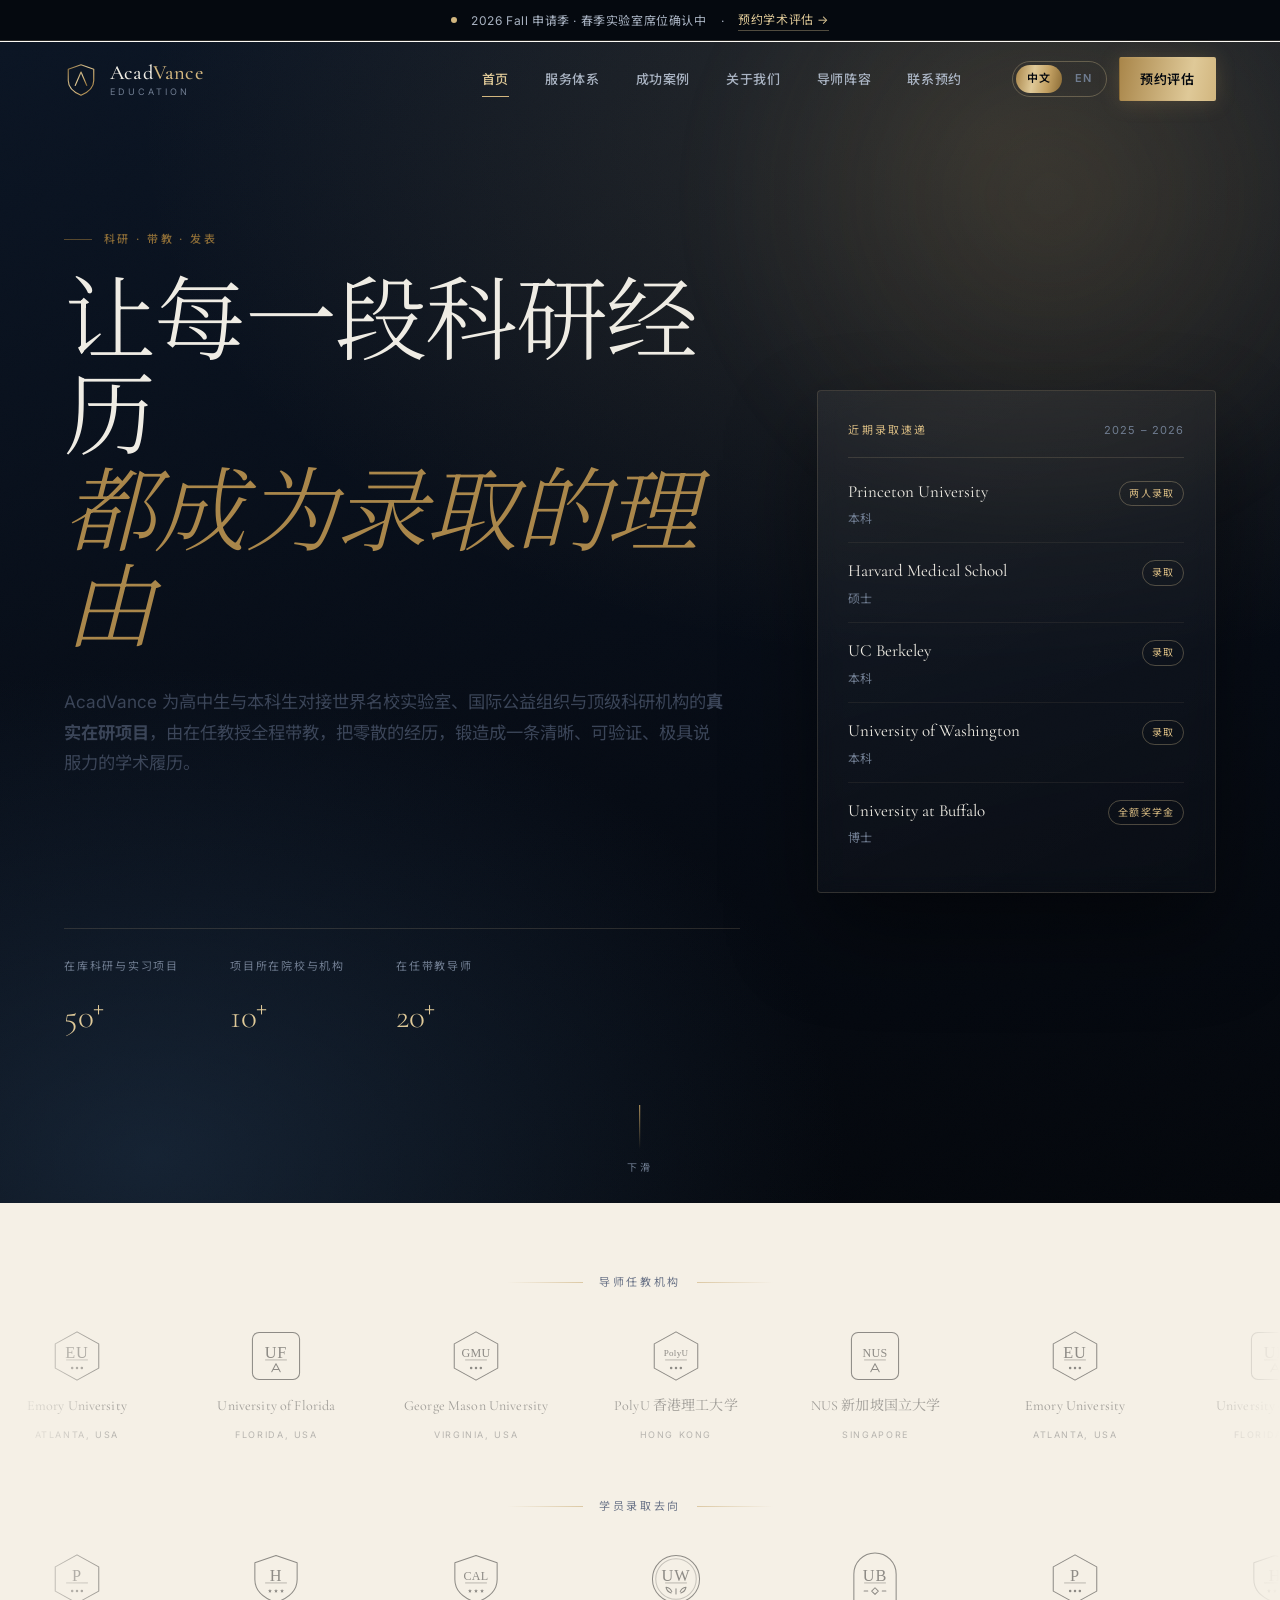
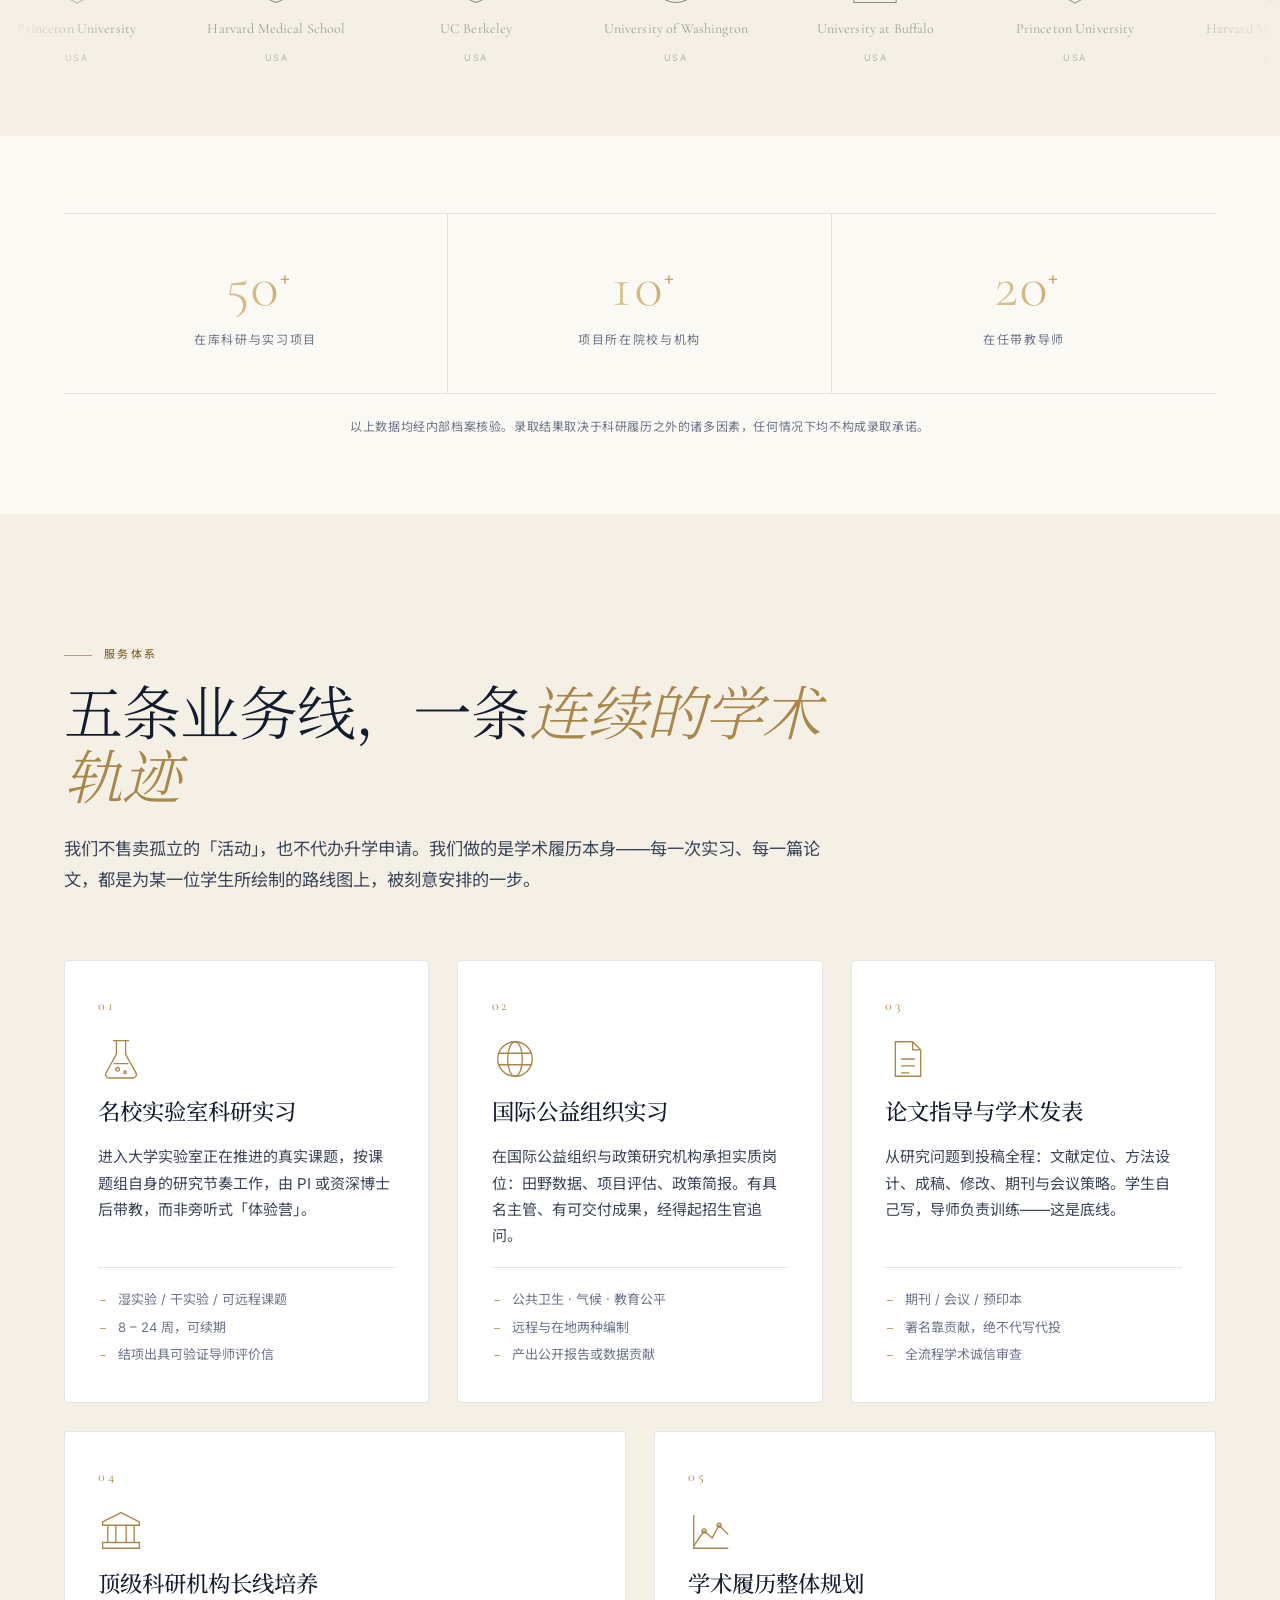
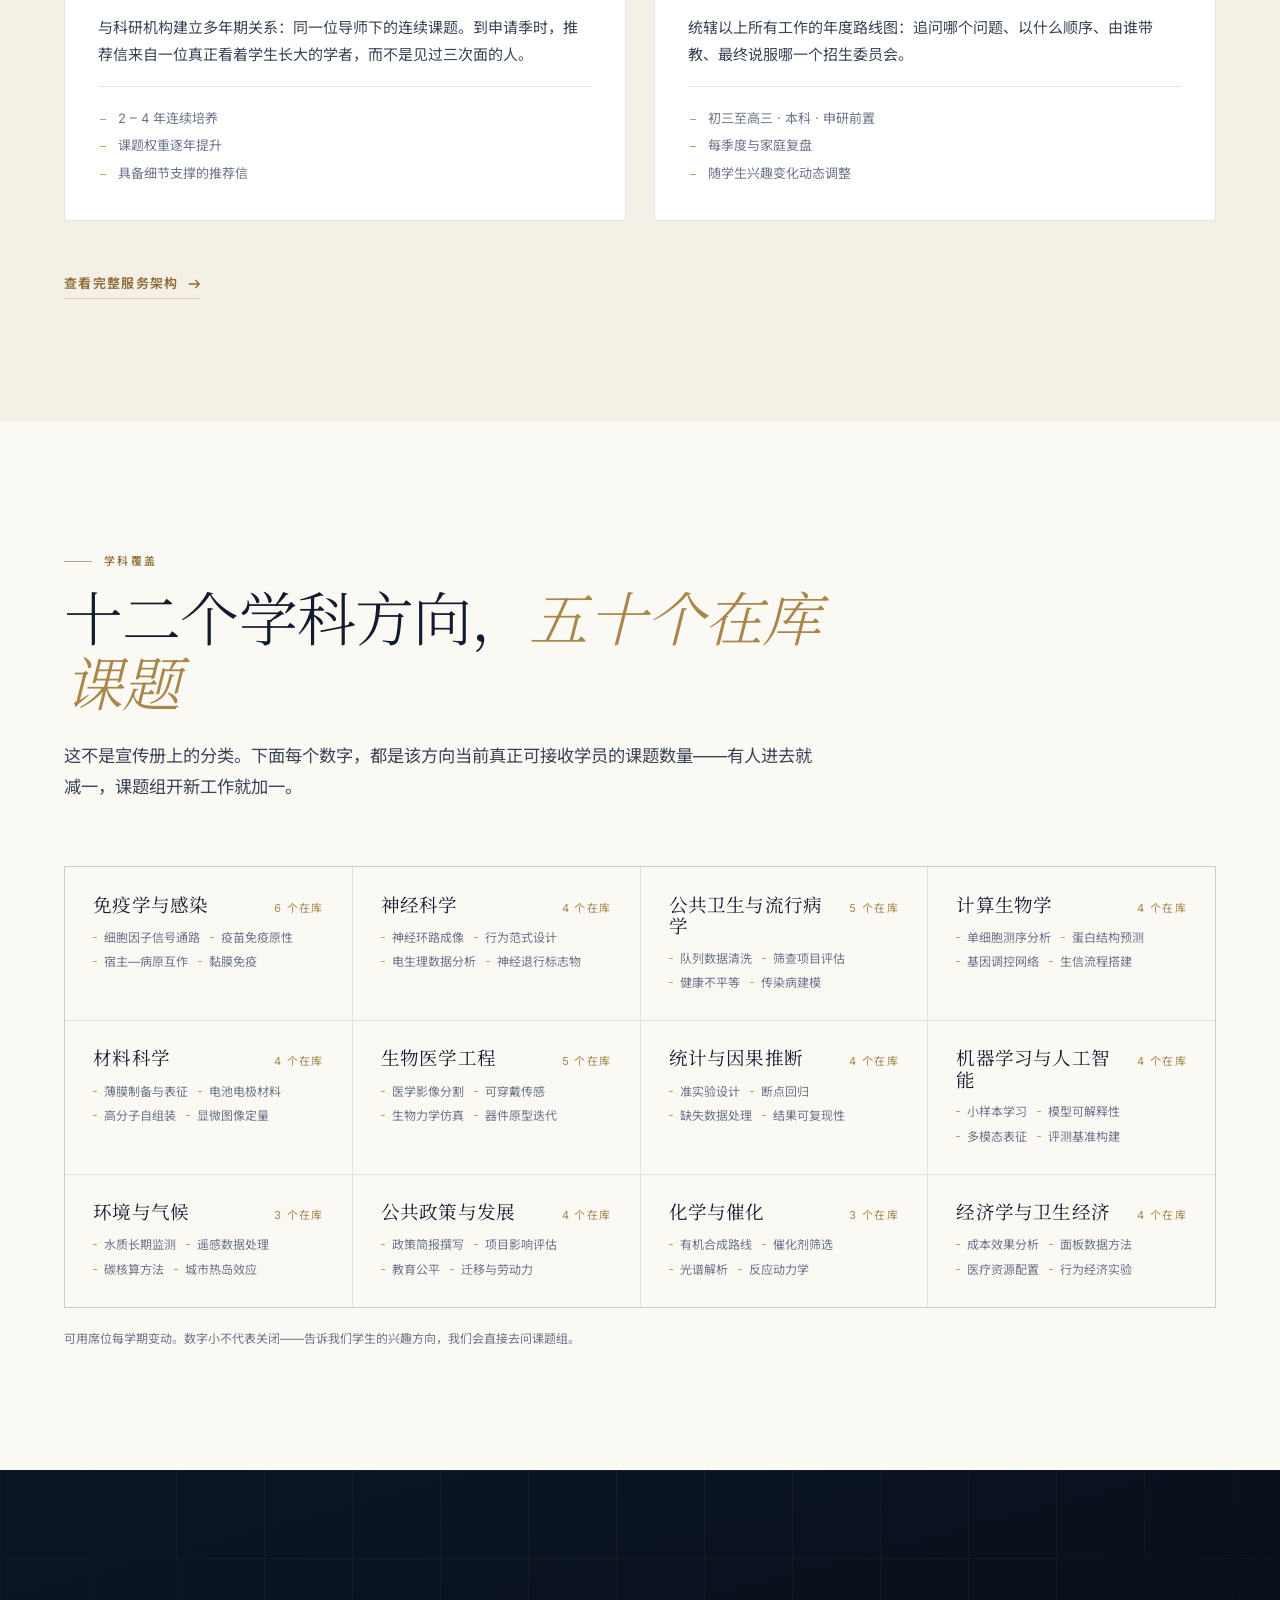
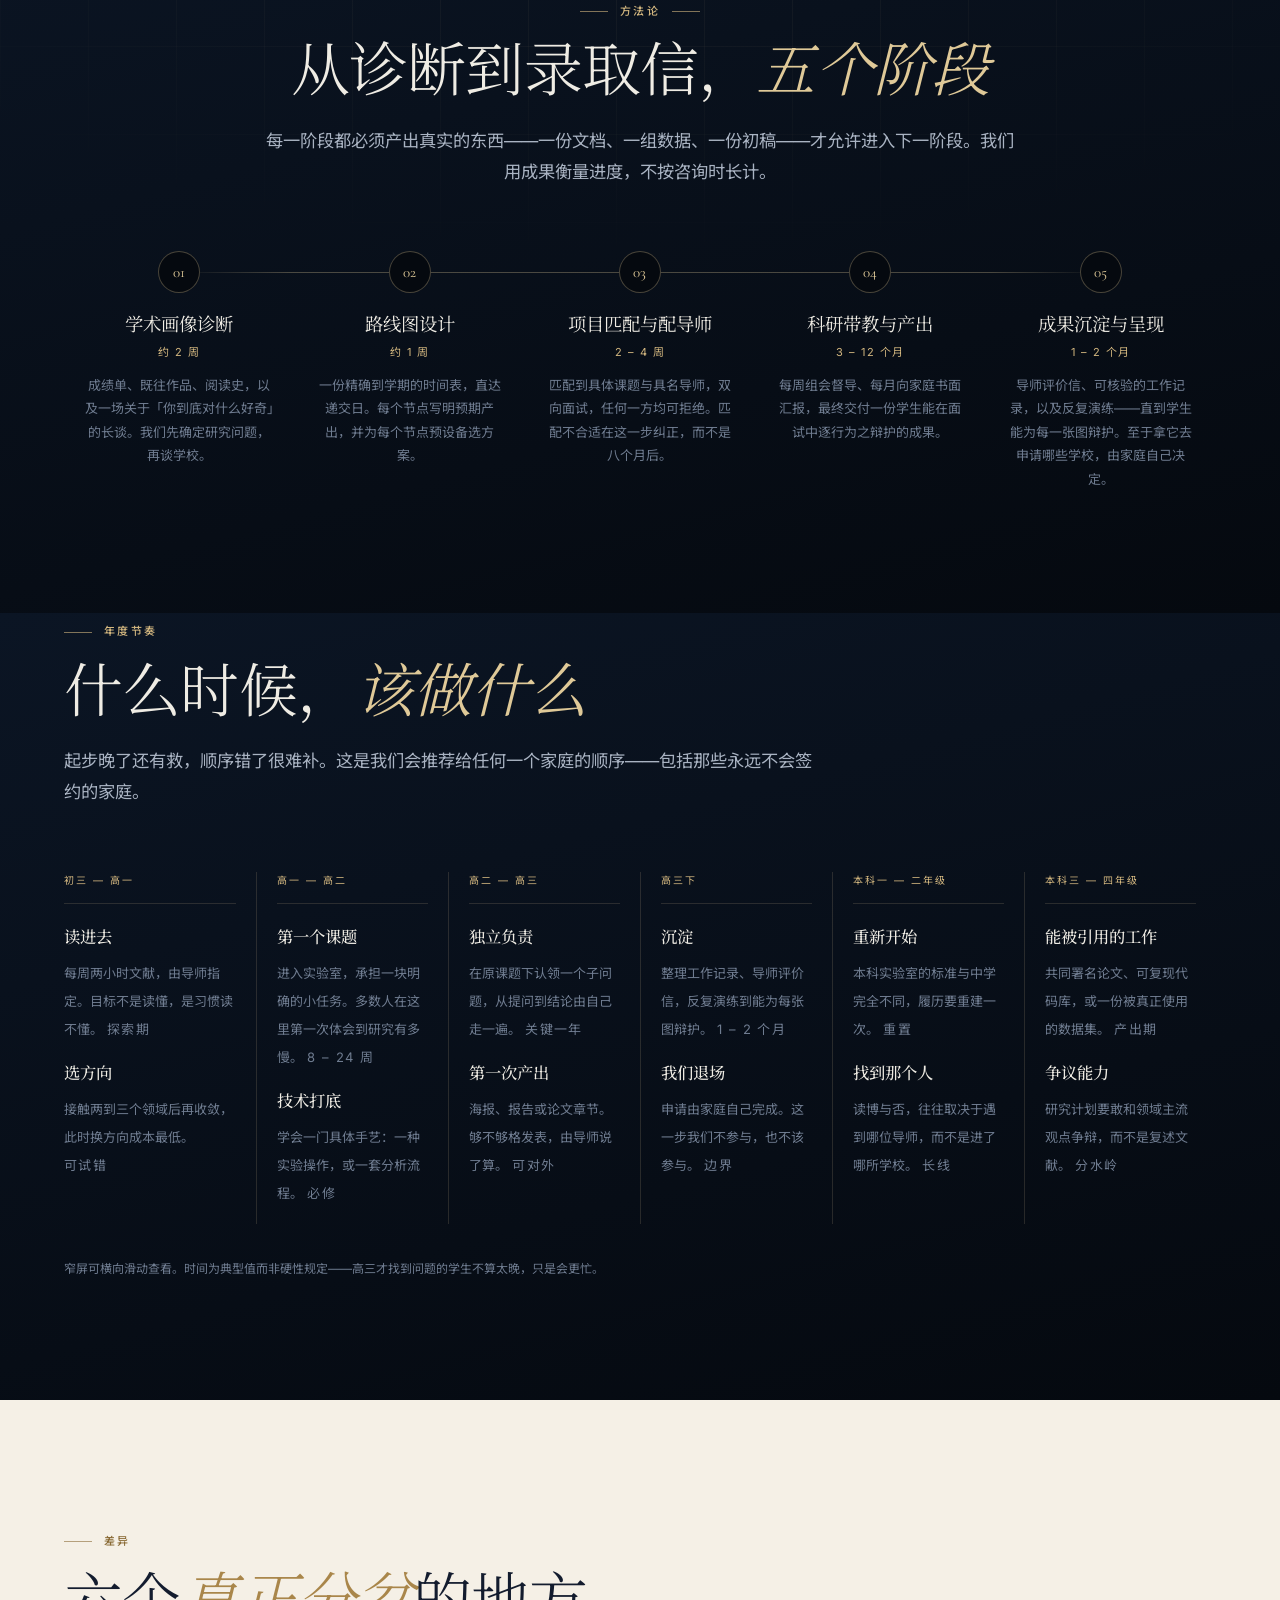
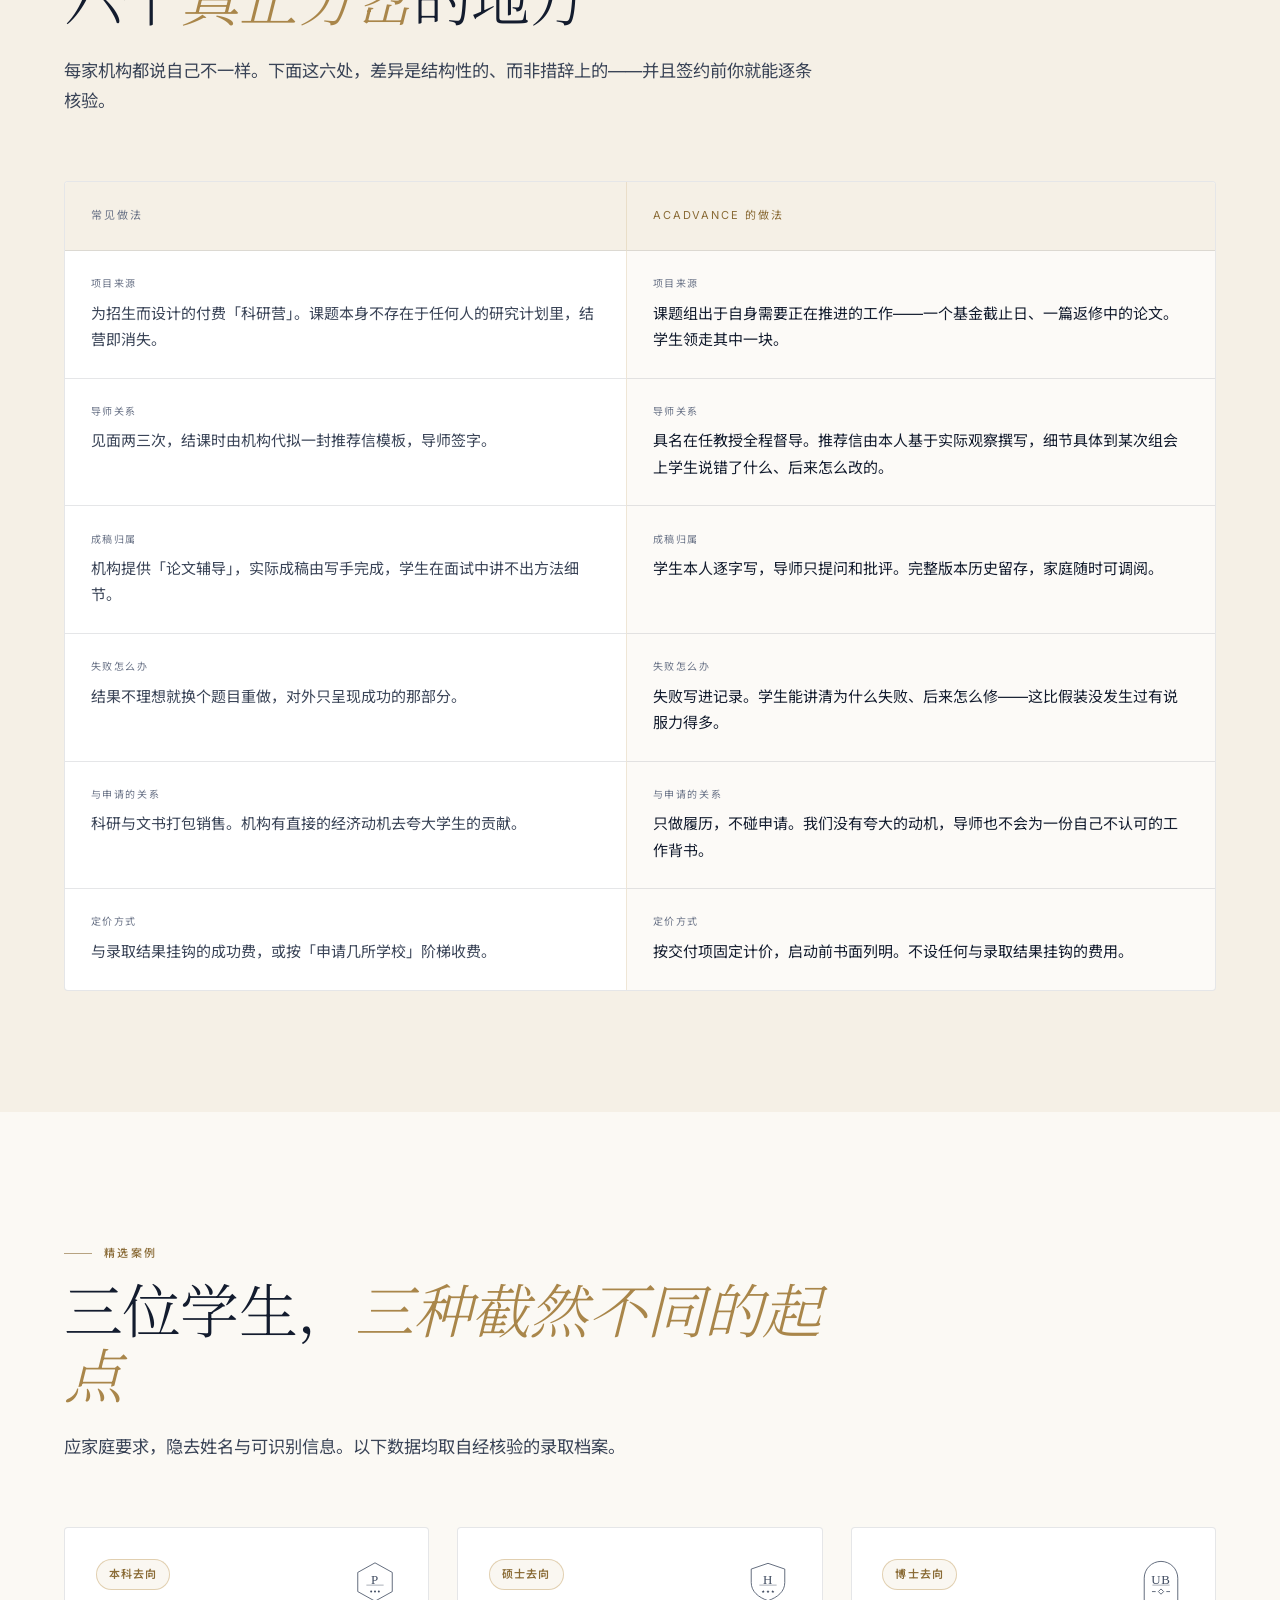
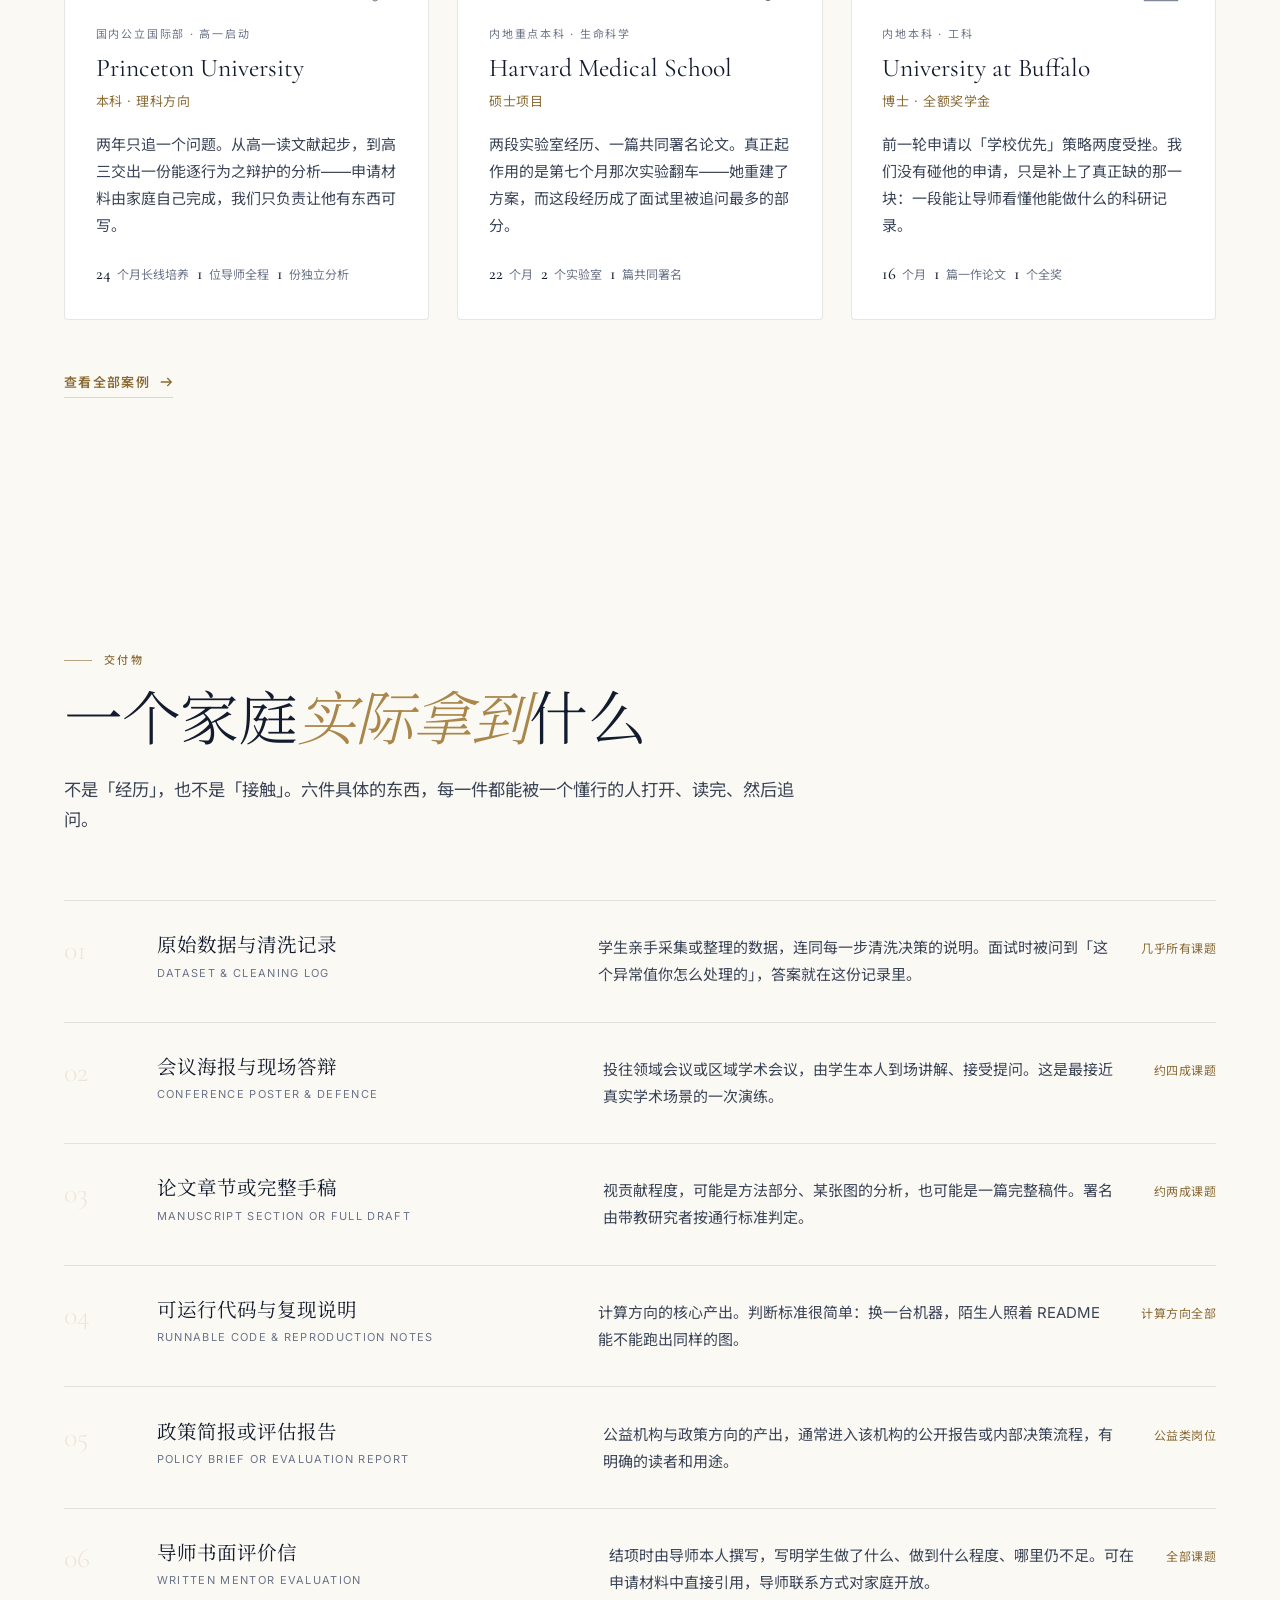
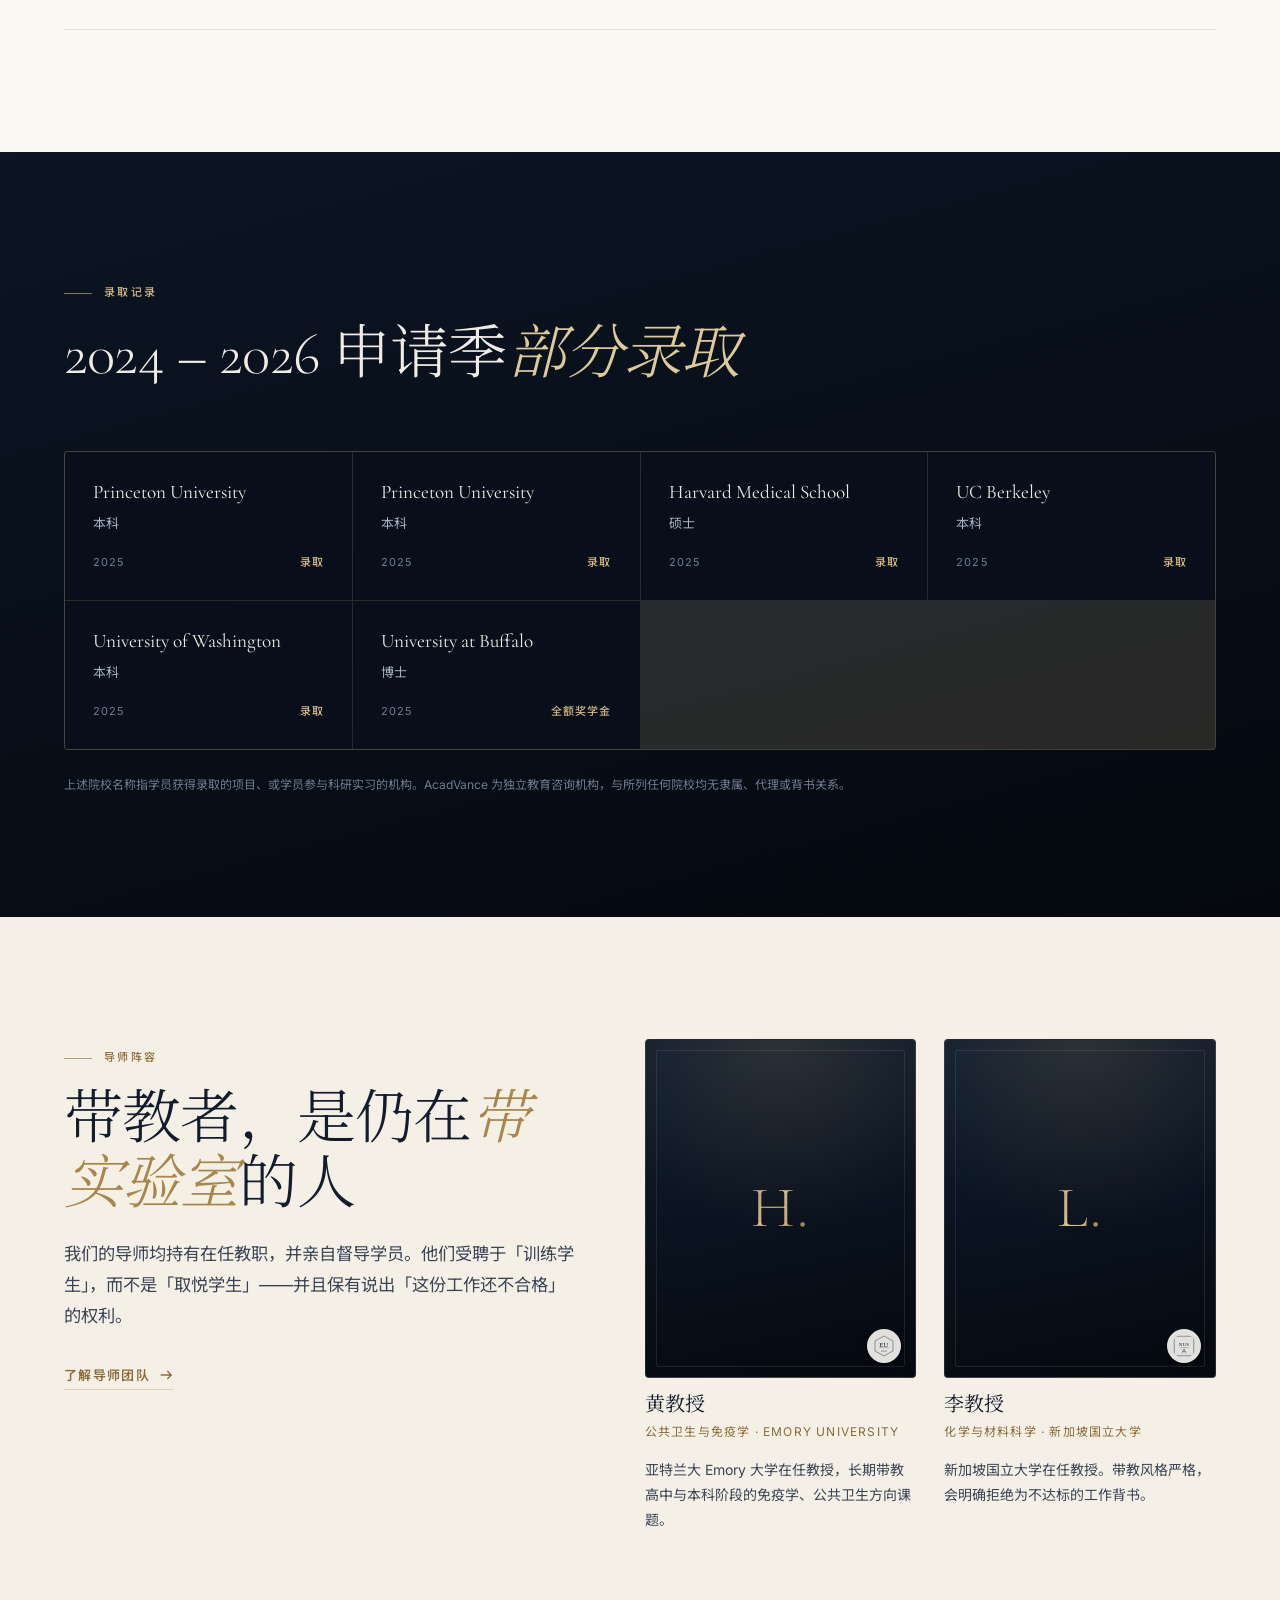
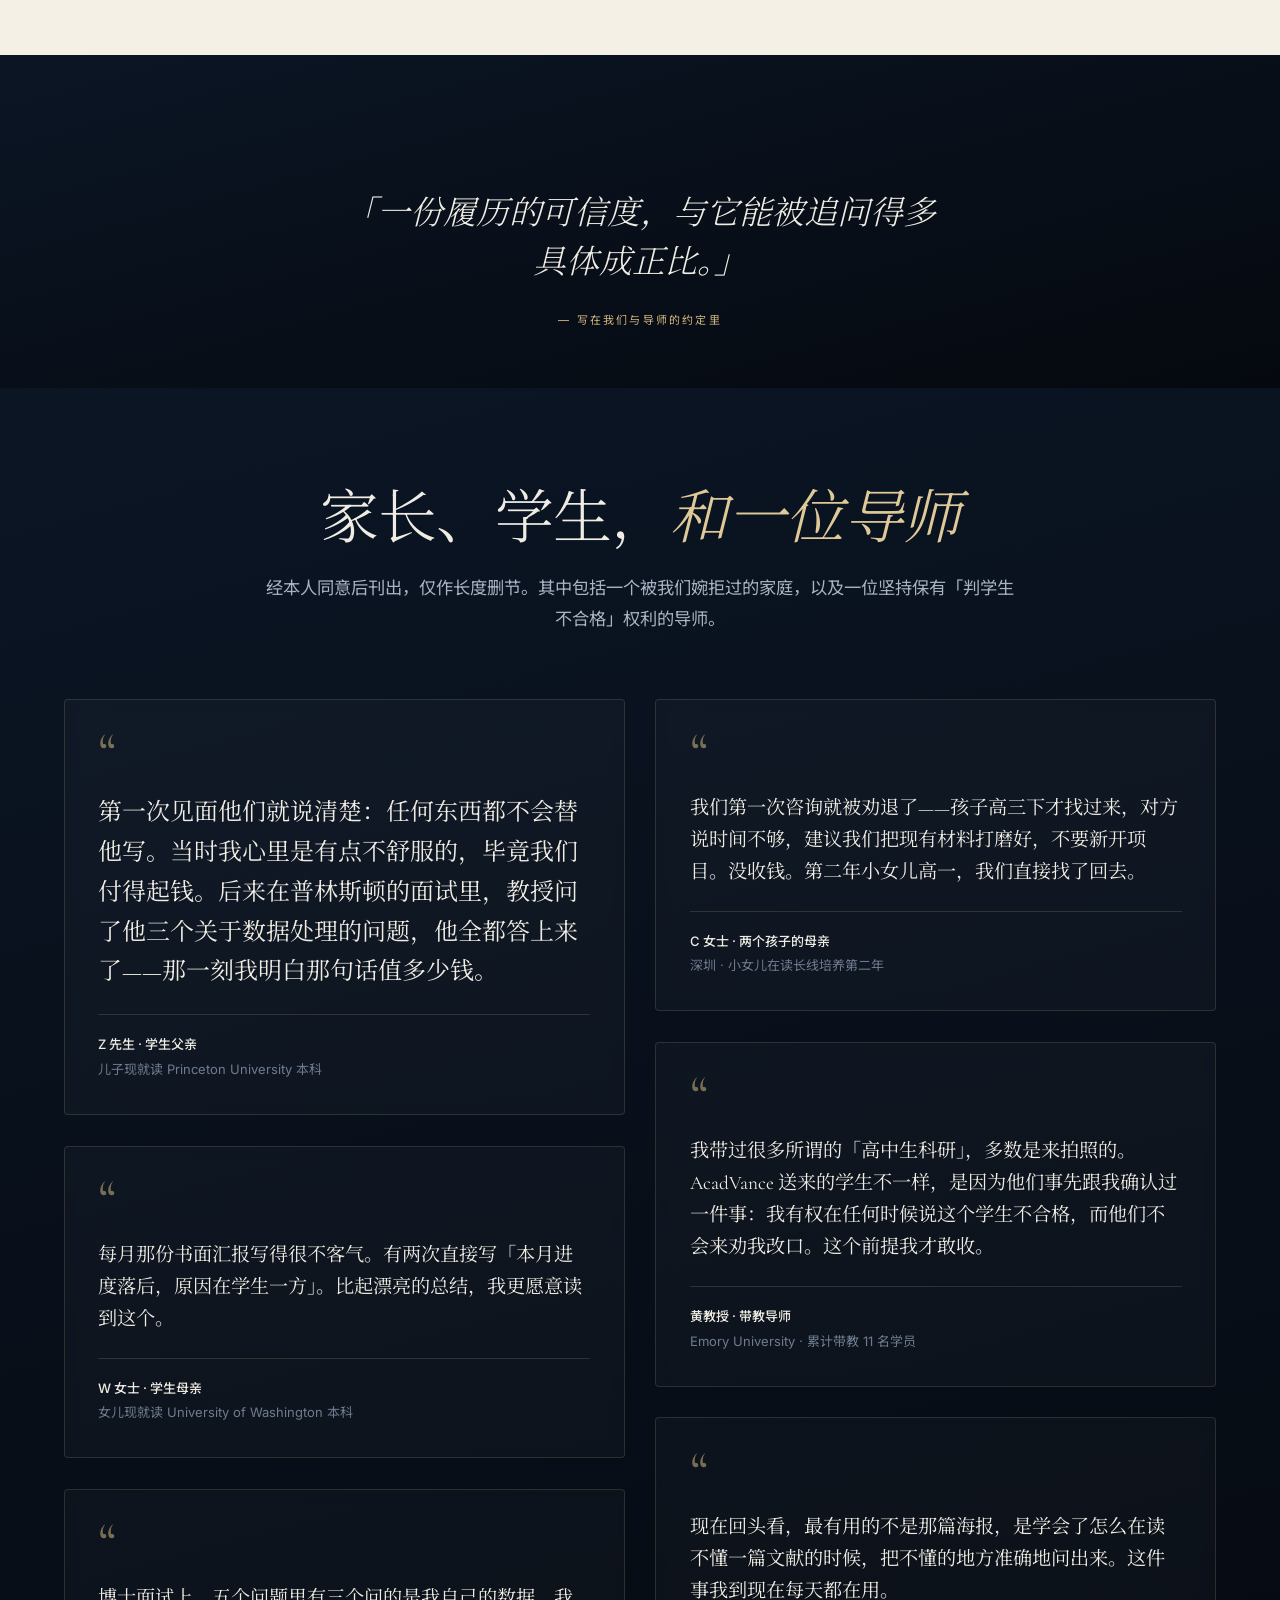
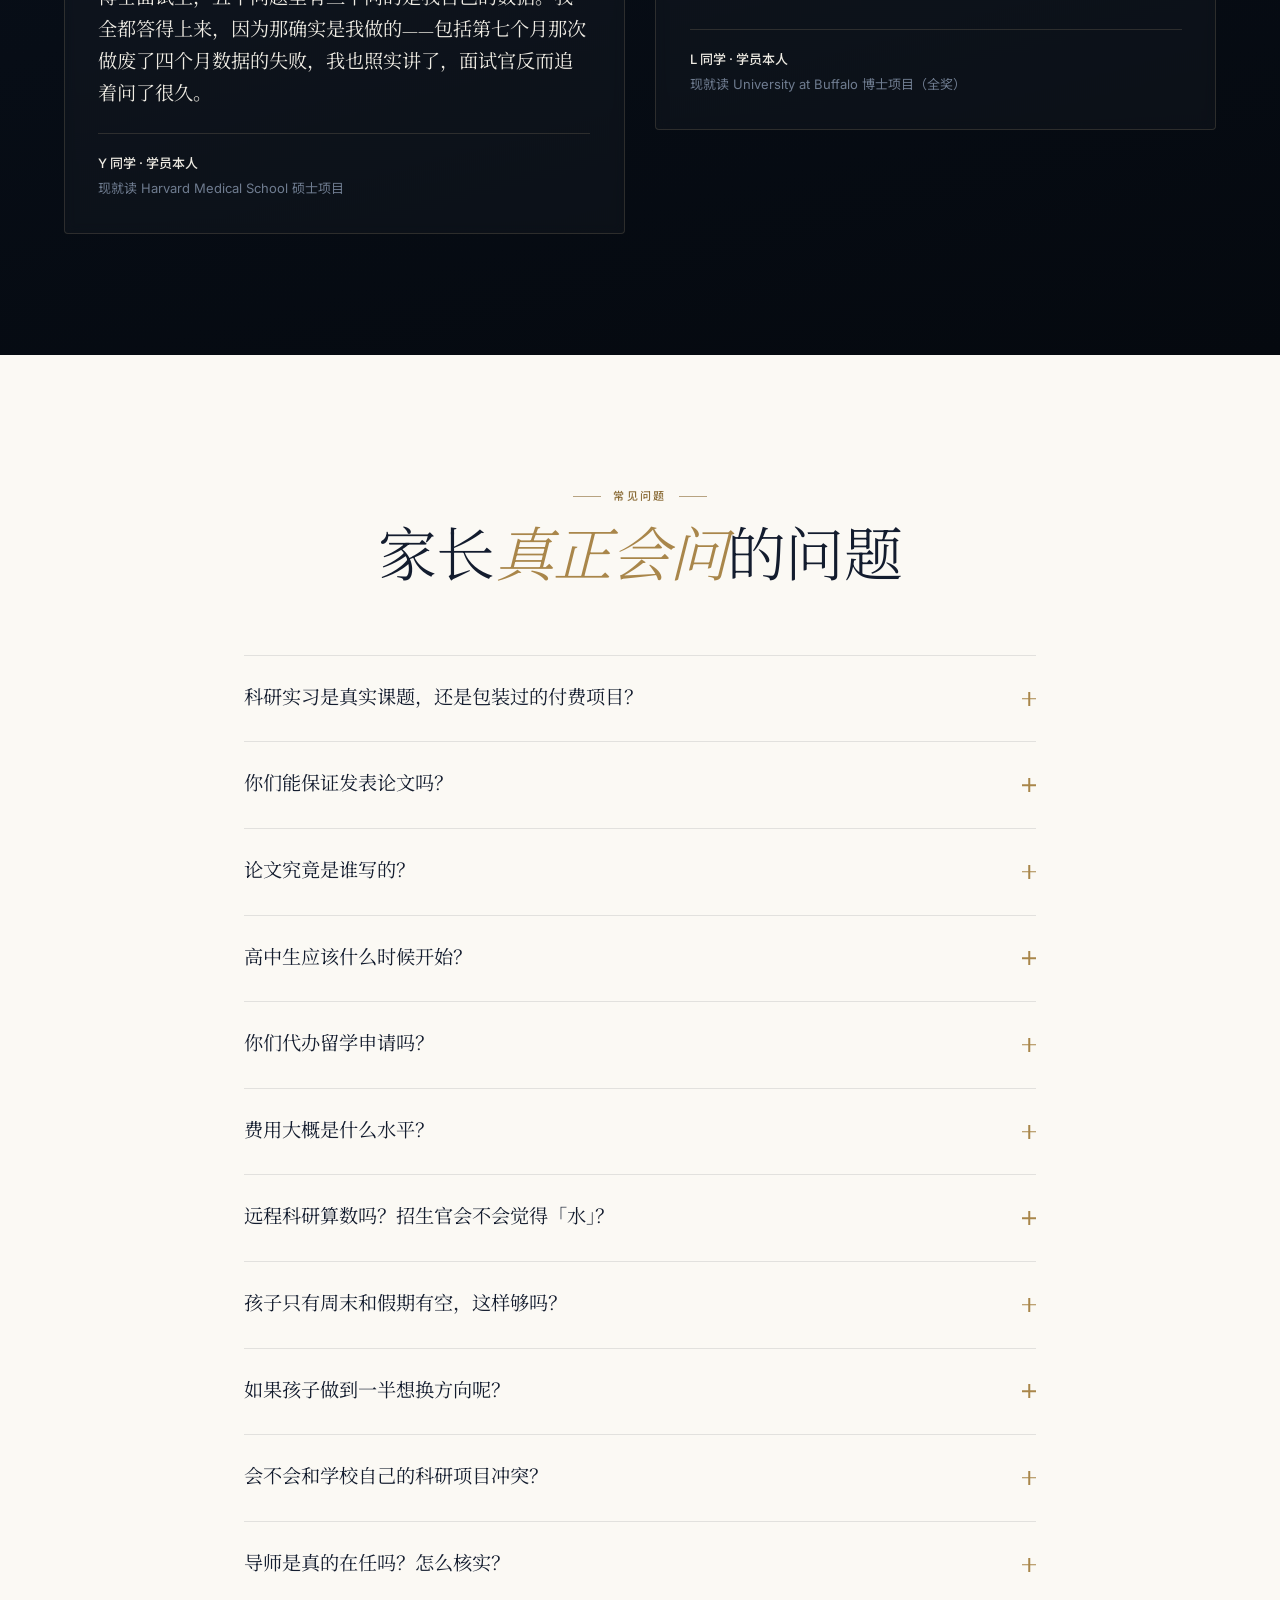
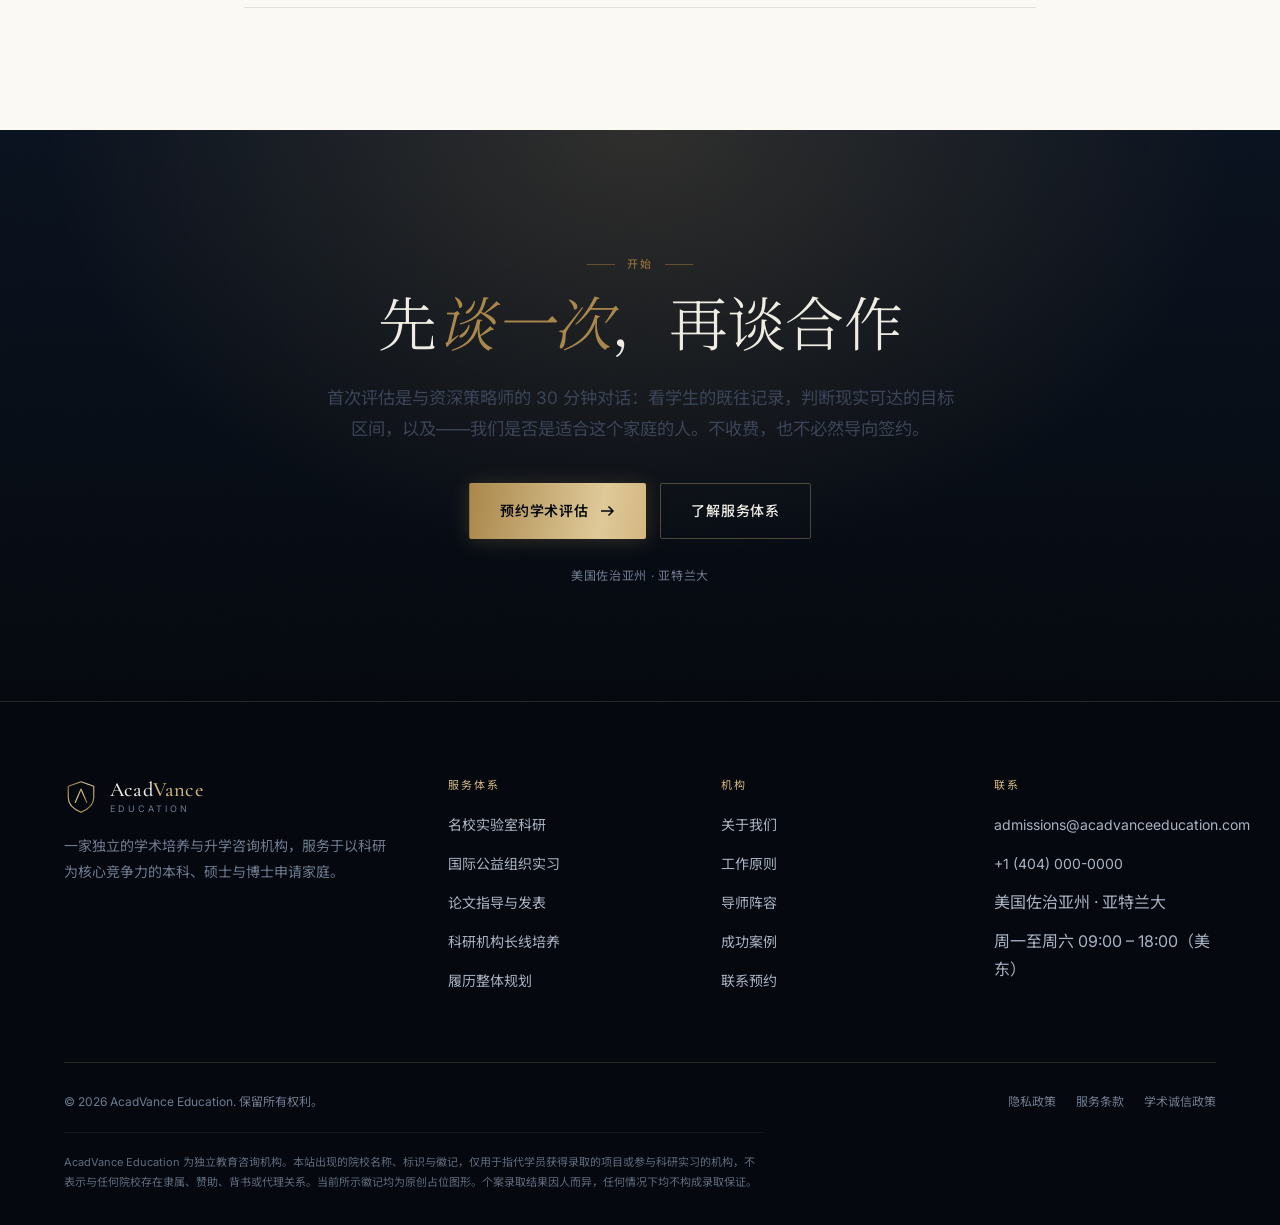
==== index.html @ 59aa1a1b "大幅扩充内容与版式，八类新板块 首页 - 学科覆盖矩阵：12 个方向、50 个在库课题，含各方向子领域 - 六处差异对照表：与常见做法逐条正面比较 - 交付物清单：6 类具体产出，标注覆盖比例 - 年" ====
<!DOCTYPE html>
<html lang="zh-CN">
<head>
<meta charset="utf-8">
<meta name="viewport" content="width=device-width, initial-scale=1">
<title>AcadVance Education · 顶尖学府学术履历与科研背景提升</title>
<meta name="description" content="AcadVance Education 为高中生与本科生对接名校实验室科研实习、国际公益组织实习、学术论文指导与顶级科研机构长线培养，专注学术履历提升，不代办升学申请。"
      data-en-content="AcadVance Education places high-school and undergraduate students into research at world-class university laboratories, international non-profits and leading institutes. We build the academic record; we do not handle applications.">
<meta name="robots" content="noindex, nofollow"><!-- 上线正式内容后删除此行，并把 robots.txt 改回 Allow -->
<meta name="theme-color" content="#05090F">

<link rel="icon" href="assets/img/favicon.svg" type="image/svg+xml">
<link rel="preconnect" href="https://fonts.googleapis.com">
<link rel="preconnect" href="https://fonts.gstatic.com" crossorigin>
<link href="https://fonts.googleapis.com/css2?family=Cormorant+Garamond:ital,wght@0,300;0,400;0,500;0,600;1,300;1,400&family=Inter:wght@400;500;600&family=Noto+Serif+SC:wght@300;400;500&family=Noto+Sans+SC:wght@300;400;500&display=swap" rel="stylesheet">

<link rel="stylesheet" href="assets/css/base.css">
<link rel="stylesheet" href="assets/css/site.css">
</head>

<body>
<a class="skip-link" href="#main" data-en="Skip to content">跳到主内容</a>
<div class="progress" aria-hidden="true"></div>

<!-- ============================ 公告条 ============================ -->
<div class="announce">
  <div class="announce__inner">
    <span class="announce__dot" aria-hidden="true"></span>
    <span data-en="2026 Fall intake — laboratory placements now confirming.">2026 Fall 申请季 · 春季实验室席位确认中</span>
    <span class="announce__sub">·</span>
    <a class="announce__sub" href="about.html#consult" data-en="Request an assessment">预约学术评估 →</a>
  </div>
</div>

<!-- ============================ 导航 ============================ -->
<header class="nav">
  <div class="nav__inner">
    <a class="brand" href="index.html" aria-label="AcadVance Education">
      <svg class="brand__mark" viewBox="0 0 40 40" fill="none" aria-hidden="true">
        <defs>
          <linearGradient id="bm1" x1="0" y1="0" x2="1" y2="1">
            <stop offset="0%" stop-color="#8A6B36"/><stop offset="42%" stop-color="#DFC998"/>
            <stop offset="72%" stop-color="#C3A163"/><stop offset="100%" stop-color="#8A6B36"/>
          </linearGradient>
        </defs>
        <path d="M20 3.2 35 8.6v13.2c0 8.1-6.4 13.8-15 17.4C11.4 35.6 5 29.9 5 21.8V8.6Z" stroke="url(#bm1)" stroke-width="1.35" stroke-linejoin="round"/>
        <path d="M13.2 27.6 20 11.8l6.8 15.8" stroke="url(#bm1)" stroke-width="1.35" stroke-linecap="round" stroke-linejoin="round"/>
        <path d="M16.1 22.6h7.8" stroke="url(#bm1)" stroke-width="1.35" stroke-linecap="round"/>
      </svg>
      <span class="brand__text">
        <span class="brand__name">Acad<em>Vance</em></span>
        <span class="brand__sub">Education</span>
      </span>
    </a>

    <nav class="nav__menu" id="nav-menu" aria-label="主导航" data-en-aria-label="Main navigation">
      <a class="nav__link" href="index.html" data-en="Home">首页</a>
      <a class="nav__link" href="services.html" data-en="Services">服务体系</a>
      <a class="nav__link" href="cases.html" data-en="Outcomes">成功案例</a>
      <a class="nav__link" href="about.html" data-en="About">关于我们</a>
      <a class="nav__link" href="about.html#mentors" data-en="Mentors">导师阵容</a>
      <a class="nav__link" href="about.html#consult" data-en="Contact">联系预约</a>
    </nav>

    <div class="nav__actions">
      <div class="lang" role="group" aria-label="语言切换" data-en-aria-label="Language">
        <button class="lang__btn is-active" type="button" data-lang-btn="zh" aria-pressed="true">中文</button>
        <button class="lang__btn" type="button" data-lang-btn="en" aria-pressed="false">EN</button>
      </div>
      <a class="btn btn--gold btn--sm" href="about.html#consult" data-en="Book an Assessment">预约评估</a>
      <button class="nav__burger" type="button" aria-label="打开菜单" data-en-aria-label="Open menu"
              aria-expanded="false" aria-controls="nav-menu"><span></span></button>
    </div>
  </div>
</header>

<main id="main">

<!-- ============================ Hero ============================ -->
<section class="hero hero--flush texture-noise">
  <div class="hero__bg" aria-hidden="true"></div>
  <div class="hero__glow" aria-hidden="true"></div>

  <div class="container hero__inner">
    <div>
      <span class="eyebrow" data-reveal data-en="Research · Mentorship · Publication">科研 · 带教 · 发表</span>

      <h1 class="display-1 hero__title" data-reveal>
        <span class="line" data-en="Every research experience,">让每一段科研经历</span>
        <span class="line"><span class="accent-italic" data-en="a reason to admit you.">都成为录取的理由</span></span>
      </h1>

      <p class="lede hero__lede" data-reveal
         data-en="AcadVance places high-school and undergraduate students into genuine projects at world-class university laboratories, international non-profit organisations and leading research institutes — supervised throughout by tenured faculty, then shaped into one coherent, verifiable and genuinely persuasive academic record.">
        AcadVance 为高中生与本科生对接世界名校实验室、国际公益组织与顶级科研机构的<strong>真实在研项目</strong>，由在任教授全程带教，把零散的经历，锻造成一条清晰、可验证、极具说服力的学术履历。
      </p>

      <div class="cluster hero__cta" data-reveal>
        <a class="btn btn--gold" href="about.html#consult">
          <span data-en="Request a Private Assessment">预约一对一学术评估</span>
          <svg class="btn__arrow" viewBox="0 0 16 16" fill="none" stroke="currentColor" stroke-width="1.5" aria-hidden="true"><path d="M2 8h12M9.5 3.5 14 8l-4.5 4.5"/></svg>
        </a>
        <a class="btn btn--ghost-dark" href="cases.html" data-en="View Student Outcomes">查看学员去向</a>
      </div>

      <dl class="hero__trust" data-reveal>
        <div>
          <dt data-en="Live research &amp; internship projects">在库科研与实习项目</dt>
          <dd>50<sup>+</sup></dd>
        </div>
        <div>
          <dt data-en="Host universities &amp; institutes">项目所在院校与机构</dt>
          <dd>10<sup>+</sup></dd>
        </div>
        <div>
          <dt data-en="Faculty &amp; research mentors">在任带教导师</dt>
          <dd>20<sup>+</sup></dd>
        </div>
      </dl>
    </div>

    <aside class="hero__aside" data-reveal>
      <div class="hero__aside-head">
        <span class="hero__aside-title" data-en="Recent Offers">近期录取速递</span>
        <span class="hero__aside-year">2025 – 2026</span>
      </div>
      <ul class="offer-list">
        <li>
          <div>
            <span class="o-school">Princeton University</span>
            <span class="o-prog" data-en="Undergraduate">本科</span>
          </div>
          <span class="o-tag" data-en="2 admitted">两人录取</span>
        </li>
        <li>
          <div>
            <span class="o-school">Harvard Medical School</span>
            <span class="o-prog" data-en="Master's">硕士</span>
          </div>
          <span class="o-tag" data-en="Admitted">录取</span>
        </li>
        <li>
          <div>
            <span class="o-school">UC Berkeley</span>
            <span class="o-prog" data-en="Undergraduate">本科</span>
          </div>
          <span class="o-tag" data-en="Admitted">录取</span>
        </li>
        <li>
          <div>
            <span class="o-school">University of Washington</span>
            <span class="o-prog" data-en="Undergraduate">本科</span>
          </div>
          <span class="o-tag" data-en="Admitted">录取</span>
        </li>
        <li>
          <div>
            <span class="o-school">University at Buffalo</span>
            <span class="o-prog" data-en="Doctoral">博士</span>
          </div>
          <span class="o-tag" data-en="Full Funding">全额奖学金</span>
        </li>
      </ul>
    </aside>
  </div>

  <div class="scroll-hint" aria-hidden="true">
    <span class="scroll-hint__line"></span>
    <span data-en="Scroll">下滑</span>
  </div>
</section>

<!-- ============================ 徽记墙 ============================ -->
<section class="crest-wall">

  <p class="crest-wall__head" data-en="Where our mentors teach">导师任教机构</p>
  <div class="marquee">
    <div class="marquee__track">
      <a class="crest" href="cases.html"><img src="assets/img/logos/emory.svg" alt="Emory University" width="58" height="58" loading="lazy"><span class="crest__name">Emory University</span><span class="crest__region">Atlanta, USA</span></a>
      <a class="crest" href="cases.html"><img src="assets/img/logos/florida.svg" alt="University of Florida" width="58" height="58" loading="lazy"><span class="crest__name">University of Florida</span><span class="crest__region">Florida, USA</span></a>
      <a class="crest" href="cases.html"><img src="assets/img/logos/george-mason.svg" alt="George Mason University" width="58" height="58" loading="lazy"><span class="crest__name">George Mason University</span><span class="crest__region">Virginia, USA</span></a>
      <a class="crest" href="cases.html"><img src="assets/img/logos/polyu.svg" alt="The Hong Kong Polytechnic University" width="58" height="58" loading="lazy"><span class="crest__name">PolyU 香港理工大学</span><span class="crest__region">Hong Kong</span></a>
      <a class="crest" href="cases.html"><img src="assets/img/logos/nus.svg" alt="National University of Singapore" width="58" height="58" loading="lazy"><span class="crest__name">NUS 新加坡国立大学</span><span class="crest__region">Singapore</span></a>
    </div>
  </div>

  <p class="crest-wall__head crest-wall__head--mid" data-en="Where our students went">学员录取去向</p>
  <div class="marquee marquee--reverse">
    <div class="marquee__track">
      <a class="crest" href="cases.html"><img src="assets/img/logos/princeton.svg" alt="Princeton University" width="58" height="58" loading="lazy"><span class="crest__name">Princeton University</span><span class="crest__region">USA</span></a>
      <a class="crest" href="cases.html"><img src="assets/img/logos/harvard.svg" alt="Harvard Medical School" width="58" height="58" loading="lazy"><span class="crest__name">Harvard Medical School</span><span class="crest__region">USA</span></a>
      <a class="crest" href="cases.html"><img src="assets/img/logos/berkeley.svg" alt="UC Berkeley" width="58" height="58" loading="lazy"><span class="crest__name">UC Berkeley</span><span class="crest__region">USA</span></a>
      <a class="crest" href="cases.html"><img src="assets/img/logos/washington.svg" alt="University of Washington" width="58" height="58" loading="lazy"><span class="crest__name">University of Washington</span><span class="crest__region">USA</span></a>
      <a class="crest" href="cases.html"><img src="assets/img/logos/buffalo.svg" alt="University at Buffalo" width="58" height="58" loading="lazy"><span class="crest__name">University at Buffalo</span><span class="crest__region">USA</span></a>
    </div>
  </div>

</section>

<!-- ============================ 数据 ============================ -->
<section class="section section--tight">
  <div class="container">
    <div class="stats stats--3" data-reveal>
      <div class="stat">
        <div class="stat__num"><span data-count="50">50</span><sup>+</sup></div>
        <div class="stat__label" data-en="Active research placements">在库科研与实习项目</div>
      </div>
      <div class="stat">
        <div class="stat__num"><span data-count="10">10</span><sup>+</sup></div>
        <div class="stat__label" data-en="Host universities &amp; institutes">项目所在院校与机构</div>
      </div>
      <div class="stat">
        <div class="stat__num"><span data-count="20">20</span><sup>+</sup></div>
        <div class="stat__label" data-en="Faculty &amp; research mentors">在任带教导师</div>
      </div>
    </div>
    <p class="muted text-center" style="margin-top:22px;font-size:.75rem;letter-spacing:.05em;"
       data-en="Figures reflect internally verified records. Admissions outcomes depend on many factors beyond a research portfolio; no outcome is guaranteed.">
      以上数据均经内部档案核验。录取结果取决于科研履历之外的诸多因素，任何情况下均不构成录取承诺。
    </p>
  </div>
</section>

<!-- ============================ 服务体系 ============================ -->
<section class="section on-paper-2" id="services">
  <div class="container">
    <div class="section-head">
      <span class="eyebrow" data-reveal data-en="What We Do">服务体系</span>
      <h2 class="display-2" data-reveal
          data-en="Five disciplines, <span class=&quot;accent-italic&quot;>one continuous academic trajectory</span>.">
        五条业务线，一条<span class="accent-italic">连续的学术轨迹</span>
      </h2>
      <p class="lede" data-reveal
         data-en="We do not sell isolated activities, and we do not handle applications. What we build is the academic record itself — every placement and every paper a deliberate step on a roadmap drawn for one specific student.">
        我们不售卖孤立的「活动」，也不代办升学申请。我们做的是学术履历本身——每一次实习、每一篇论文，都是为某一位学生所绘制的路线图上，被刻意安排的一步。
      </p>
    </div>

    <div class="grid grid--3-2">

      <article class="card card--hover card--crown" data-reveal>
        <div class="svc">
          <span class="svc__idx">01</span>
          <svg class="svc__icon" viewBox="0 0 40 40" aria-hidden="true">
            <path d="M16 4v12L7 32a3 3 0 0 0 2.6 4.5h20.8A3 3 0 0 0 33 32l-9-16V4"/>
            <path d="M13 4h14M13.5 24h13"/><circle cx="17" cy="29" r="1.6"/><circle cx="23.5" cy="31.5" r="1.1"/>
          </svg>
          <h3 class="svc__title" data-en="University Laboratory Research">名校实验室科研实习</h3>
          <p class="svc__desc" data-en="Placement into a live project inside a university laboratory, working to the group's own research calendar under its principal investigator or a senior postdoctoral mentor.">
            进入大学实验室正在推进的真实课题，按课题组自身的研究节奏工作，由 PI 或资深博士后带教，而非旁听式「体验营」。
          </p>
          <ul class="svc__list">
            <li data-en="Wet-lab, dry-lab &amp; remote-eligible tracks">湿实验 / 干实验 / 可远程课题</li>
            <li data-en="8 – 24 weeks, extendable">8 – 24 周，可续期</li>
            <li data-en="Verifiable mentor letter on completion">结项出具可验证导师评价信</li>
          </ul>
        </div>
      </article>

      <article class="card card--hover card--crown" data-reveal>
        <div class="svc">
          <span class="svc__idx">02</span>
          <svg class="svc__icon" viewBox="0 0 40 40" aria-hidden="true">
            <circle cx="20" cy="20" r="15"/><ellipse cx="20" cy="20" rx="6.4" ry="15"/><path d="M5.6 15h28.8M5.6 25h28.8"/>
          </svg>
          <h3 class="svc__title" data-en="International Non-Profit Placements">国际公益组织实习</h3>
          <p class="svc__desc" data-en="Substantive roles at international NGOs and policy institutes — field data, programme evaluation, policy briefs — with named supervisors and deliverables that survive scrutiny.">
            在国际公益组织与政策研究机构承担实质岗位：田野数据、项目评估、政策简报。有具名主管、有可交付成果，经得起招生官追问。
          </p>
          <ul class="svc__list">
            <li data-en="Public health · climate · education equity">公共卫生 · 气候 · 教育公平</li>
            <li data-en="Remote and on-site cohorts">远程与在地两种编制</li>
            <li data-en="Published report or dataset contribution">产出公开报告或数据贡献</li>
          </ul>
        </div>
      </article>

      <article class="card card--hover card--crown" data-reveal>
        <div class="svc">
          <span class="svc__idx">03</span>
          <svg class="svc__icon" viewBox="0 0 40 40" aria-hidden="true">
            <path d="M9 5h15l7 7v23H9z"/><path d="M24 5v7h7"/><path d="M14 20h12M14 26h12M14 32h7"/>
          </svg>
          <h3 class="svc__title" data-en="Academic Writing &amp; Publication">论文指导与学术发表</h3>
          <p class="svc__desc" data-en="From research question to submission: literature positioning, method design, drafting, revision and venue strategy — the student writes, the mentor trains.">
            从研究问题到投稿全程：文献定位、方法设计、成稿、修改、期刊与会议策略。学生自己写，导师负责训练——这是底线。
          </p>
          <ul class="svc__list">
            <li data-en="Journals, conferences &amp; preprints">期刊 / 会议 / 预印本</li>
            <li data-en="Authorship earned, never purchased">署名靠贡献，绝不代写代投</li>
            <li data-en="Full academic-integrity review">全流程学术诚信审查</li>
          </ul>
        </div>
      </article>

      <article class="card card--hover card--crown" data-reveal>
        <div class="svc">
          <span class="svc__idx">04</span>
          <svg class="svc__icon" viewBox="0 0 40 40" aria-hidden="true">
            <path d="M20 4 36 12v3H4v-3z"/><path d="M8.5 15v15M15.5 15v15M24.5 15v15M31.5 15v15"/><path d="M4 30h32v5H4z"/>
          </svg>
          <h3 class="svc__title" data-en="Institute-Track Mentorship">顶级科研机构长线培养</h3>
          <p class="svc__desc" data-en="A multi-year relationship with a research institute: successive projects with one mentor, so that by application season the recommendation comes from someone who has watched the student grow.">
            与科研机构建立多年期关系：同一位导师下的连续课题。到申请季时，推荐信来自一位真正看着学生长大的学者，而不是见过三次面的人。
          </p>
          <ul class="svc__list">
            <li data-en="2 – 4 year continuous track">2 – 4 年连续培养</li>
            <li data-en="Escalating project ownership">课题权重逐年提升</li>
            <li data-en="Substantive recommendation letters">具备细节支撑的推荐信</li>
          </ul>
        </div>
      </article>

      <article class="card card--hover card--crown" data-reveal>
        <div class="svc">
          <span class="svc__idx">05</span>
          <svg class="svc__icon" viewBox="0 0 40 40" aria-hidden="true">
            <path d="M5 33 14 20l7 6 6-11 8 8"/><path d="M5 6v29h30"/><circle cx="14" cy="20" r="1.8"/><circle cx="27" cy="15" r="1.8"/>
          </svg>
          <h3 class="svc__title" data-en="Portfolio Strategy &amp; Roadmap">学术履历整体规划</h3>
          <p class="svc__desc" data-en="The annual roadmap that governs everything else: which question to pursue, in what order, with which mentor, toward which admissions committee.">
            统辖以上所有工作的年度路线图：追问哪个问题、以什么顺序、由谁带教、最终说服哪一个招生委员会。
          </p>
          <ul class="svc__list">
            <li data-en="Grade 9 – 12 · undergraduate · pre-graduate">初三至高三 · 本科 · 申研前置</li>
            <li data-en="Quarterly review with the family">每季度与家庭复盘</li>
            <li data-en="Rebalanced as the student changes">随学生兴趣变化动态调整</li>
          </ul>
        </div>
      </article>

    </div>

    <div class="cluster" style="margin-top:clamp(36px,4vw,56px);" data-reveal>
      <a class="link-arrow" href="services.html">
        <span data-en="Full service architecture">查看完整服务架构</span>
        <svg width="14" height="14" viewBox="0 0 16 16" fill="none" stroke="currentColor" stroke-width="1.5" aria-hidden="true"><path d="M2 8h12M9.5 3.5 14 8l-4.5 4.5"/></svg>
      </a>
    </div>
  </div>
</section>

<!-- ============================ 领域矩阵 ============================ -->
<section class="section">
  <div class="container">
    <div class="section-head">
      <span class="eyebrow" data-reveal data-en="Fields">学科覆盖</span>
      <h2 class="display-2" data-reveal data-en="Twelve fields. <span class=&quot;accent-italic&quot;>Fifty live projects</span>.">
        十二个学科方向，<span class="accent-italic">五十个在库课题</span>
      </h2>
      <p class="lede" data-reveal
         data-en="These are not brochure categories. Each number below is the count of projects currently open to placement in that field — it goes down when a seat is taken and up when a group opens new work.">
        这不是宣传册上的分类。下面每个数字，都是该方向当前真正可接收学员的课题数量——有人进去就减一，课题组开新工作就加一。
      </p>
    </div>

    <div class="matrix" data-reveal>
      <div class="matrix__cell">
        <div class="matrix__field">
          <h3 class="matrix__name" data-en="Immunology &amp; Infection">免疫学与感染</h3>
          <span class="matrix__n" data-en="6 live">6 个在库</span>
        </div>
        <ul class="matrix__subs">
          <li data-en="Cytokine signalling">细胞因子信号通路</li>
          <li data-en="Vaccine immunogenicity">疫苗免疫原性</li>
          <li data-en="Host–pathogen interaction">宿主—病原互作</li>
          <li data-en="Mucosal immunity">黏膜免疫</li>
        </ul>
      </div>

      <div class="matrix__cell">
        <div class="matrix__field">
          <h3 class="matrix__name" data-en="Neuroscience">神经科学</h3>
          <span class="matrix__n" data-en="4 live">4 个在库</span>
        </div>
        <ul class="matrix__subs">
          <li data-en="Circuit imaging">神经环路成像</li>
          <li data-en="Behavioural paradigms">行为范式设计</li>
          <li data-en="Electrophysiology analysis">电生理数据分析</li>
          <li data-en="Neurodegeneration markers">神经退行标志物</li>
        </ul>
      </div>

      <div class="matrix__cell">
        <div class="matrix__field">
          <h3 class="matrix__name" data-en="Public Health &amp; Epidemiology">公共卫生与流行病学</h3>
          <span class="matrix__n" data-en="5 live">5 个在库</span>
        </div>
        <ul class="matrix__subs">
          <li data-en="Cohort data cleaning">队列数据清洗</li>
          <li data-en="Screening evaluation">筛查项目评估</li>
          <li data-en="Health inequality">健康不平等</li>
          <li data-en="Disease modelling">传染病建模</li>
        </ul>
      </div>

      <div class="matrix__cell">
        <div class="matrix__field">
          <h3 class="matrix__name" data-en="Computational Biology">计算生物学</h3>
          <span class="matrix__n" data-en="4 live">4 个在库</span>
        </div>
        <ul class="matrix__subs">
          <li data-en="Single-cell analysis">单细胞测序分析</li>
          <li data-en="Protein structure prediction">蛋白结构预测</li>
          <li data-en="Gene regulatory networks">基因调控网络</li>
          <li data-en="Pipeline engineering">生信流程搭建</li>
        </ul>
      </div>

      <div class="matrix__cell">
        <div class="matrix__field">
          <h3 class="matrix__name" data-en="Materials Science">材料科学</h3>
          <span class="matrix__n" data-en="4 live">4 个在库</span>
        </div>
        <ul class="matrix__subs">
          <li data-en="Thin-film synthesis">薄膜制备与表征</li>
          <li data-en="Battery electrodes">电池电极材料</li>
          <li data-en="Polymer self-assembly">高分子自组装</li>
          <li data-en="Micrograph quantification">显微图像定量</li>
        </ul>
      </div>

      <div class="matrix__cell">
        <div class="matrix__field">
          <h3 class="matrix__name" data-en="Biomedical Engineering">生物医学工程</h3>
          <span class="matrix__n" data-en="5 live">5 个在库</span>
        </div>
        <ul class="matrix__subs">
          <li data-en="Medical image segmentation">医学影像分割</li>
          <li data-en="Wearable sensing">可穿戴传感</li>
          <li data-en="Biomechanical simulation">生物力学仿真</li>
          <li data-en="Device prototyping">器件原型迭代</li>
        </ul>
      </div>

      <div class="matrix__cell">
        <div class="matrix__field">
          <h3 class="matrix__name" data-en="Statistics &amp; Causal Inference">统计与因果推断</h3>
          <span class="matrix__n" data-en="4 live">4 个在库</span>
        </div>
        <ul class="matrix__subs">
          <li data-en="Quasi-experimental design">准实验设计</li>
          <li data-en="Regression discontinuity">断点回归</li>
          <li data-en="Missing data">缺失数据处理</li>
          <li data-en="Reproducibility">结果可复现性</li>
        </ul>
      </div>

      <div class="matrix__cell">
        <div class="matrix__field">
          <h3 class="matrix__name" data-en="Machine Learning &amp; AI">机器学习与人工智能</h3>
          <span class="matrix__n" data-en="4 live">4 个在库</span>
        </div>
        <ul class="matrix__subs">
          <li data-en="Few-shot learning">小样本学习</li>
          <li data-en="Model interpretability">模型可解释性</li>
          <li data-en="Multimodal representation">多模态表征</li>
          <li data-en="Benchmark construction">评测基准构建</li>
        </ul>
      </div>

      <div class="matrix__cell">
        <div class="matrix__field">
          <h3 class="matrix__name" data-en="Environment &amp; Climate">环境与气候</h3>
          <span class="matrix__n" data-en="3 live">3 个在库</span>
        </div>
        <ul class="matrix__subs">
          <li data-en="Water-quality monitoring">水质长期监测</li>
          <li data-en="Remote sensing">遥感数据处理</li>
          <li data-en="Carbon accounting">碳核算方法</li>
          <li data-en="Urban heat island">城市热岛效应</li>
        </ul>
      </div>

      <div class="matrix__cell">
        <div class="matrix__field">
          <h3 class="matrix__name" data-en="Public Policy &amp; Development">公共政策与发展</h3>
          <span class="matrix__n" data-en="4 live">4 个在库</span>
        </div>
        <ul class="matrix__subs">
          <li data-en="Policy briefs">政策简报撰写</li>
          <li data-en="Impact evaluation">项目影响评估</li>
          <li data-en="Education equity">教育公平</li>
          <li data-en="Migration &amp; labour">迁移与劳动力</li>
        </ul>
      </div>

      <div class="matrix__cell">
        <div class="matrix__field">
          <h3 class="matrix__name" data-en="Chemistry &amp; Catalysis">化学与催化</h3>
          <span class="matrix__n" data-en="3 live">3 个在库</span>
        </div>
        <ul class="matrix__subs">
          <li data-en="Synthetic routes">有机合成路线</li>
          <li data-en="Catalyst screening">催化剂筛选</li>
          <li data-en="Spectroscopy">光谱解析</li>
          <li data-en="Reaction kinetics">反应动力学</li>
        </ul>
      </div>

      <div class="matrix__cell">
        <div class="matrix__field">
          <h3 class="matrix__name" data-en="Economics &amp; Health Economics">经济学与卫生经济</h3>
          <span class="matrix__n" data-en="4 live">4 个在库</span>
        </div>
        <ul class="matrix__subs">
          <li data-en="Cost-effectiveness">成本效果分析</li>
          <li data-en="Panel data methods">面板数据方法</li>
          <li data-en="Resource allocation">医疗资源配置</li>
          <li data-en="Behavioural experiments">行为经济实验</li>
        </ul>
      </div>
    </div>

    <p class="muted" style="margin-top:20px;font-size:.75rem;"
       data-en="Availability changes every term. A field showing a low count is not closed — tell us what interests the student and we will ask the groups directly.">
      可用席位每学期变动。数字小不代表关闭——告诉我们学生的兴趣方向，我们会直接去问课题组。
    </p>
  </div>
</section>

<!-- ============================ 方法论流程 ============================ -->
<section class="section on-dark texture-grid" style="position:relative;">
  <div class="container" style="position:relative;">
    <div class="section-head section-head--center">
      <span class="eyebrow eyebrow--center" data-reveal data-en="The Method">方法论</span>
      <h2 class="display-2" data-reveal data-en="<span class=&quot;accent-italic&quot;>Five stages</span>, from diagnosis to decision letter.">
        从诊断到录取信，<span class="accent-italic">五个阶段</span>
      </h2>
      <p class="lede" data-reveal
         data-en="No stage begins before the previous one has produced something real — a document, a dataset, a draft. Progress is measured in artefacts, not in hours billed.">
        每一阶段都必须产出真实的东西——一份文档、一组数据、一份初稿——才允许进入下一阶段。我们用成果衡量进度，不按咨询时长计。
      </p>
    </div>

    <ol class="flow" data-reveal>
      <li class="flow__step">
        <div class="flow__dot">01</div>
        <div>
          <h3 class="flow__title" data-en="Diagnostic">学术画像诊断</h3>
          <p class="flow__meta" data-en="2 weeks">约 2 周</p>
          <p class="flow__desc" data-en="Transcript, prior work, reading history and a long conversation about what the student actually finds interesting. We name the research question before we name a school.">
            成绩单、既往作品、阅读史，以及一场关于「你到底对什么好奇」的长谈。我们先确定研究问题，再谈学校。
          </p>
        </div>
      </li>
      <li class="flow__step">
        <div class="flow__dot">02</div>
        <div>
          <h3 class="flow__title" data-en="Roadmap">路线图设计</h3>
          <p class="flow__meta" data-en="1 week">约 1 周</p>
          <p class="flow__desc" data-en="A dated, term-by-term plan through to submission, with the intended artefact at every checkpoint and an explicit fallback for each.">
            一份精确到学期的时间表，直达递交日。每个节点写明预期产出，并为每个节点预设备选方案。
          </p>
        </div>
      </li>
      <li class="flow__step">
        <div class="flow__dot">03</div>
        <div>
          <h3 class="flow__title" data-en="Placement">项目匹配与配导师</h3>
          <p class="flow__meta" data-en="2 – 4 weeks">2 – 4 周</p>
          <p class="flow__desc" data-en="Matched to a live project and a named mentor. Both sides interview; either may decline. A poor fit is corrected here, not eight months later.">
            匹配到具体课题与具名导师，双向面试，任何一方均可拒绝。匹配不合适在这一步纠正，而不是八个月后。
          </p>
        </div>
      </li>
      <li class="flow__step">
        <div class="flow__dot">04</div>
        <div>
          <h3 class="flow__title" data-en="Mentorship">科研带教与产出</h3>
          <p class="flow__meta" data-en="3 – 12 months">3 – 12 个月</p>
          <p class="flow__desc" data-en="Weekly supervision, monthly written progress reports to the family, and one deliverable the student can defend line by line in an interview.">
            每周组会督导、每月向家庭书面汇报，最终交付一份学生能在面试中逐行为之辩护的成果。
          </p>
        </div>
      </li>
      <li class="flow__step">
        <div class="flow__dot">05</div>
        <div>
          <h3 class="flow__title" data-en="Consolidation">成果沉淀与呈现</h3>
          <p class="flow__meta" data-en="1 – 2 months">1 – 2 个月</p>
          <p class="flow__desc" data-en="The mentor's evaluation letter, a verifiable record of the work, and rehearsal until the student can defend every figure. What the family does with it — which schools, which applications — is theirs to decide.">
            导师评价信、可核验的工作记录，以及反复演练——直到学生能为每一张图辩护。至于拿它去申请哪些学校，由家庭自己决定。
          </p>
        </div>
      </li>
    </ol>
  </div>
</section>


<!-- ============================ 年度节奏 ============================ -->
<section class="section on-dark" style="padding-top:0;">
  <div class="container">
    <div class="section-head">
      <span class="eyebrow" data-reveal data-en="Cadence">年度节奏</span>
      <h2 class="display-2" data-reveal data-en="What should happen, <span class=&quot;accent-italic&quot;>and when</span>.">
        什么时候，<span class="accent-italic">该做什么</span>
      </h2>
      <p class="lede" data-reveal
         data-en="Starting late is survivable; starting in the wrong order is not. This is the sequence we would recommend even to a family that never hires us.">
        起步晚了还有救，顺序错了很难补。这是我们会推荐给任何一个家庭的顺序——包括那些永远不会签约的家庭。
      </p>
    </div>

    <div class="rhythm" data-reveal>
        <div class="rhythm__col">
          <div class="rhythm__grade" data-en="Grade 9 – 10">初三 — 高一</div>
          <div class="rhythm__item">
            <b data-en="Read in">读进去</b>
            <span data-en="Two hours of mentor-assigned reading a week. The goal is not to understand it — it is to get used to not understanding it.">每周两小时文献，由导师指定。目标不是读懂，是习惯读不懂。</span>
            <span class="rhythm__tag">探索期</span>
          </div>
          <div class="rhythm__item">
            <b data-en="Pick a direction">选方向</b>
            <span data-en="Sample two or three fields before narrowing. This is the cheapest moment to change your mind.">接触两到三个领域后再收敛，此时换方向成本最低。</span>
            <span class="rhythm__tag">可试错</span>
          </div>
        </div>

        <div class="rhythm__col">
          <div class="rhythm__grade" data-en="Grade 10 – 11">高一 — 高二</div>
          <div class="rhythm__item">
            <b data-en="First project">第一个课题</b>
            <span data-en="Enter a laboratory with one small, clearly defined task. Most students discover here how slow research actually is.">进入实验室，承担一块明确的小任务。多数人在这里第一次体会到研究有多慢。</span>
            <span class="rhythm__tag">8 – 24 周</span>
          </div>
          <div class="rhythm__item">
            <b data-en="Build technique">技术打底</b>
            <span data-en="Acquire one concrete craft — a bench technique or an analysis pipeline.">学会一门具体手艺：一种实验操作，或一套分析流程。</span>
            <span class="rhythm__tag">必修</span>
          </div>
        </div>

        <div class="rhythm__col">
          <div class="rhythm__grade" data-en="Grade 11 – 12">高二 — 高三</div>
          <div class="rhythm__item">
            <b data-en="Take ownership">独立负责</b>
            <span data-en="Claim a sub-question within the same project and run it end to end yourself.">在原课题下认领一个子问题，从提问到结论由自己走一遍。</span>
            <span class="rhythm__tag">关键一年</span>
          </div>
          <div class="rhythm__item">
            <b data-en="First output">第一次产出</b>
            <span data-en="A poster, a report or a manuscript section. Whether it merits publication is the mentor’s call, not ours.">海报、报告或论文章节。够不够格发表，由导师说了算。</span>
            <span class="rhythm__tag">可对外</span>
          </div>
        </div>

        <div class="rhythm__col">
          <div class="rhythm__grade" data-en="Grade 12, spring">高三下</div>
          <div class="rhythm__item">
            <b data-en="Consolidate">沉淀</b>
            <span data-en="Assemble the work log and mentor letter; rehearse until every figure can be defended.">整理工作记录、导师评价信，反复演练到能为每张图辩护。</span>
            <span class="rhythm__tag">1 – 2 个月</span>
          </div>
          <div class="rhythm__item">
            <b data-en="We step back">我们退场</b>
            <span data-en="The family handles the application. We do not take part in this step, and should not.">申请由家庭自己完成。这一步我们不参与，也不该参与。</span>
            <span class="rhythm__tag">边界</span>
          </div>
        </div>

        <div class="rhythm__col">
          <div class="rhythm__grade" data-en="Undergraduate, years 1 – 2">本科一 — 二年级</div>
          <div class="rhythm__item">
            <b data-en="Start again">重新开始</b>
            <span data-en="A university laboratory holds you to a different standard. The record gets rebuilt from scratch.">本科实验室的标准与中学完全不同，履历要重建一次。</span>
            <span class="rhythm__tag">重置</span>
          </div>
          <div class="rhythm__item">
            <b data-en="Find the person">找到那个人</b>
            <span data-en="Whether you do a PhD usually depends on which mentor you meet, not which university you attend.">读博与否，往往取决于遇到哪位导师，而不是进了哪所学校。</span>
            <span class="rhythm__tag">长线</span>
          </div>
        </div>

        <div class="rhythm__col">
          <div class="rhythm__grade" data-en="Undergraduate, years 3 – 4">本科三 — 四年级</div>
          <div class="rhythm__item">
            <b data-en="Citable work">能被引用的工作</b>
            <span data-en="A co-authored paper, a reproducible codebase, or a dataset someone actually uses.">共同署名论文、可复现代码库，或一份被真正使用的数据集。</span>
            <span class="rhythm__tag">产出期</span>
          </div>
          <div class="rhythm__item">
            <b data-en="Argue with the field">争议能力</b>
            <span data-en="A research statement should argue with the field, not summarise it.">研究计划要敢和领域主流观点争辩，而不是复述文献。</span>
            <span class="rhythm__tag">分水岭</span>
          </div>
        </div>
    </div>

    <p class="muted" style="margin-top:24px;font-size:.75rem;"
       data-en="Scroll the table sideways on a narrow screen. Timings are typical, not prescriptive — a student who finds their question in Grade 12 is not too late, only busier.">
      窄屏可横向滑动查看。时间为典型值而非硬性规定——高三才找到问题的学生不算太晚，只是会更忙。
    </p>
  </div>
</section>

<!-- ============================ 对照 ============================ -->
<section class="section on-paper-2">
  <div class="container">
    <div class="section-head">
      <span class="eyebrow" data-reveal data-en="The Difference">差异</span>
      <h2 class="display-2" data-reveal data-en="Six places where <span class=&quot;accent-italic&quot;>the models diverge</span>.">
        六个<span class="accent-italic">真正分岔</span>的地方
      </h2>
      <p class="lede" data-reveal
         data-en="Every consultancy claims to be different. Here is where the difference is structural rather than rhetorical — and where you can check it before signing anything.">
        每家机构都说自己不一样。下面这六处，差异是结构性的、而非措辞上的——并且签约前你就能逐条核验。
      </p>
    </div>

    <div class="compare" data-reveal>
      <div class="compare__head">
        <div data-en="A common arrangement">常见做法</div>
        <div data-en="How AcadVance works">AcadVance 的做法</div>
      </div>
      <div class="compare__row">
        <div>
          <span class="compare__label" data-en="Where the project comes from">项目来源</span>
          <p data-en="A paid programme designed for admissions. The project exists in no one’s research plan and evaporates when the programme ends.">为招生而设计的付费「科研营」。课题本身不存在于任何人的研究计划里，结营即消失。</p>
        </div>
        <div>
          <span class="compare__label" data-en="Where the project comes from">项目来源</span>
          <p data-en="Work a research group is already doing for its own reasons — a grant deadline, a paper in revision. The student takes a defined slice.">课题组出于自身需要正在推进的工作——一个基金截止日、一篇返修中的论文。学生领走其中一块。</p>
        </div>
      </div>

      <div class="compare__row">
        <div>
          <span class="compare__label" data-en="The mentor relationship">导师关系</span>
          <p data-en="Two or three meetings, then the agency drafts a template recommendation letter for the mentor to sign.">见面两三次，结课时由机构代拟一封推荐信模板，导师签字。</p>
        </div>
        <div>
          <span class="compare__label" data-en="The mentor relationship">导师关系</span>
          <p data-en="A named, currently appointed professor supervises throughout. The letter is written from actual observation — specific down to what the student got wrong in a group meeting and how they fixed it.">具名在任教授全程督导。推荐信由本人基于实际观察撰写，细节具体到某次组会上学生说错了什么、后来怎么改的。</p>
        </div>
      </div>

      <div class="compare__row">
        <div>
          <span class="compare__label" data-en="Who writes it">成稿归属</span>
          <p data-en="The agency offers “writing support”; a ghost-writer produces the draft. The student cannot explain the method at interview.">机构提供「论文辅导」，实际成稿由写手完成，学生在面试中讲不出方法细节。</p>
        </div>
        <div>
          <span class="compare__label" data-en="Who writes it">成稿归属</span>
          <p data-en="The student writes every word; the mentor questions and criticises. The full draft history is retained and open to the family at any time.">学生本人逐字写，导师只提问和批评。完整版本历史留存，家庭随时可调阅。</p>
        </div>
      </div>

      <div class="compare__row">
        <div>
          <span class="compare__label" data-en="What happens when it fails">失败怎么办</span>
          <p data-en="A poor result means switching topics and showing only the part that worked.">结果不理想就换个题目重做，对外只呈现成功的那部分。</p>
        </div>
        <div>
          <span class="compare__label" data-en="What happens when it fails">失败怎么办</span>
          <p data-en="The failure goes into the record. A student who can explain why something failed and how they recovered is far more convincing than one pretending it never happened.">失败写进记录。学生能讲清为什么失败、后来怎么修——这比假装没发生过有说服力得多。</p>
        </div>
      </div>

      <div class="compare__row">
        <div>
          <span class="compare__label" data-en="Relationship to the application">与申请的关系</span>
          <p data-en="Research and application services sold as one package — a direct financial incentive to overstate the student’s contribution.">科研与文书打包销售。机构有直接的经济动机去夸大学生的贡献。</p>
        </div>
        <div>
          <span class="compare__label" data-en="Relationship to the application">与申请的关系</span>
          <p data-en="We build the record and stop. No incentive to overstate, and no mentor endorsing work they do not believe in.">只做履历，不碰申请。我们没有夸大的动机，导师也不会为一份自己不认可的工作背书。</p>
        </div>
      </div>

      <div class="compare__row">
        <div>
          <span class="compare__label" data-en="How it is priced">定价方式</span>
          <p data-en="A success fee tied to admission, or tiered pricing by number of schools applied to.">与录取结果挂钩的成功费，或按「申请几所学校」阶梯收费。</p>
        </div>
        <div>
          <span class="compare__label" data-en="How it is priced">定价方式</span>
          <p data-en="Fixed and itemised by deliverable, in writing before we start. No fee is tied to any admissions outcome.">按交付项固定计价，启动前书面列明。不设任何与录取结果挂钩的费用。</p>
        </div>
      </div>
    </div>
  </div>
</section>

<!-- ============================ 精选案例 ============================ -->
<section class="section" id="cases">
  <div class="container">
    <div class="section-head">
      <span class="eyebrow" data-reveal data-en="Selected Outcomes">精选案例</span>
      <h2 class="display-2" data-reveal data-en="Three students. <span class=&quot;accent-italic&quot;>Three very different starting points</span>.">
        三位学生，<span class="accent-italic">三种截然不同的起点</span>
      </h2>
      <p class="lede" data-reveal
         data-en="Names and identifying details are withheld at each family's request. Every figure below is drawn from our verified admissions file.">
        应家庭要求，隐去姓名与可识别信息。以下数据均取自经核验的录取档案。
      </p>
    </div>

    <div class="grid grid--3">

      <article class="card card--hover case" data-tags="undergrad us" data-reveal>
        <div class="case__top">
          <span class="pill pill--gold" data-en="Undergraduate">本科去向</span>
          <img class="case__crest" src="assets/img/logos/princeton.svg" alt="Princeton University" width="46" height="46" loading="lazy">
        </div>
        <div class="case__body">
          <p class="case__from" data-en="Public school int’l division · started Grade 10">国内公立国际部 · 高一启动</p>
          <h3 class="case__result">Princeton University</h3>
          <p class="case__prog" data-en="Undergraduate · Sciences">本科 · 理科方向</p>
          <p class="case__quote" data-en="Two years on a single question. From literature reading in Grade 10 to an analysis he could defend line by line in Grade 12. The family wrote the application themselves; our job was to make sure he had something to write about.">
            两年只追一个问题。从高一读文献起步，到高三交出一份能逐行为之辩护的分析——申请材料由家庭自己完成，我们只负责让他有东西可写。
          </p>
          <div class="case__foot">
            <span class="case__stat"><b>24</b><span data-en="months, institute track">个月长线培养</span></span>
            <span class="case__stat"><b>1</b><span data-en="mentor throughout">位导师全程</span></span>
            <span class="case__stat"><b>1</b><span data-en="independent analysis">份独立分析</span></span>
          </div>
        </div>
      </article>

      <article class="card card--hover case" data-tags="master us" data-reveal>
        <div class="case__top">
          <span class="pill pill--gold" data-en="Master's">硕士去向</span>
          <img class="case__crest" src="assets/img/logos/harvard.svg" alt="Harvard Medical School" width="46" height="46" loading="lazy">
        </div>
        <div class="case__body">
          <p class="case__from" data-en="Mainland key university · Life Sciences">内地重点本科 · 生命科学</p>
          <h3 class="case__result">Harvard Medical School</h3>
          <p class="case__prog" data-en="Master's programme">硕士项目</p>
          <p class="case__quote" data-en="Two laboratory placements and one co-authored paper. What actually mattered was the assay that failed in month seven — she rebuilt the protocol, and that recovery became the part interviewers asked about most.">
            两段实验室经历、一篇共同署名论文。真正起作用的是第七个月那次实验翻车——她重建了方案，而这段经历成了面试里被追问最多的部分。
          </p>
          <div class="case__foot">
            <span class="case__stat"><b>22</b><span data-en="months">个月</span></span>
            <span class="case__stat"><b>2</b><span data-en="laboratories">个实验室</span></span>
            <span class="case__stat"><b>1</b><span data-en="co-authored paper">篇共同署名</span></span>
          </div>
        </div>
      </article>

      <article class="card card--hover case" data-tags="phd us" data-reveal>
        <div class="case__top">
          <span class="pill pill--gold" data-en="Doctoral">博士去向</span>
          <img class="case__crest" src="assets/img/logos/buffalo.svg" alt="University at Buffalo" width="46" height="46" loading="lazy">
        </div>
        <div class="case__body">
          <p class="case__from" data-en="Mainland undergraduate · Engineering">内地本科 · 工科</p>
          <h3 class="case__result">University at Buffalo</h3>
          <p class="case__prog" data-en="PhD · Fully funded">博士 · 全额奖学金</p>
          <p class="case__quote" data-en="A previous cycle, run school-first, produced two rejections. We did not touch his application — we supplied the piece that was actually missing: a research record that showed an advisor what he could do.">
            前一轮申请以「学校优先」策略两度受挫。我们没有碰他的申请，只是补上了真正缺的那一块：一段能让导师看懂他能做什么的科研记录。
          </p>
          <div class="case__foot">
            <span class="case__stat"><b>16</b><span data-en="months">个月</span></span>
            <span class="case__stat"><b>1</b><span data-en="first-author paper">篇一作论文</span></span>
            <span class="case__stat"><b>1</b><span data-en="funded offer">个全奖</span></span>
          </div>
        </div>
      </article>

    </div>

    <div class="cluster" style="margin-top:clamp(36px,4vw,56px);" data-reveal>
      <a class="link-arrow" href="cases.html">
        <span data-en="All case studies">查看全部案例</span>
        <svg width="14" height="14" viewBox="0 0 16 16" fill="none" stroke="currentColor" stroke-width="1.5" aria-hidden="true"><path d="M2 8h12M9.5 3.5 14 8l-4.5 4.5"/></svg>
      </a>
    </div>
  </div>
</section>

<!-- ============================ 产出物 ============================ -->
<section class="section">
  <div class="container">
    <div class="section-head">
      <span class="eyebrow" data-reveal data-en="Deliverables">交付物</span>
      <h2 class="display-2" data-reveal data-en="What a family <span class=&quot;accent-italic&quot;>actually receives</span>.">
        一个家庭<span class="accent-italic">实际拿到</span>什么
      </h2>
      <p class="lede" data-reveal
         data-en="Not “experience” and not “exposure”. Six concrete artefacts, each of which can be opened, read and questioned by someone who knows the field.">
        不是「经历」，也不是「接触」。六件具体的东西，每一件都能被一个懂行的人打开、读完、然后追问。
      </p>
    </div>

    <div class="deliverables">
      <div class="deliverable" data-reveal>
        <div class="deliverable__n">01</div>
        <div>
          <h3 class="deliverable__name">原始数据与清洗记录<span class="deliverable__en">Dataset &amp; Cleaning Log</span></h3>
        </div>
        <p class="deliverable__desc" data-en="Data the student collected or curated, with every cleaning decision documented. When an interviewer asks how an outlier was handled, the answer is in this file.">学生亲手采集或整理的数据，连同每一步清洗决策的说明。面试时被问到「这个异常值你怎么处理的」，答案就在这份记录里。</p>
        <span class="deliverable__who" data-en="Nearly every project">几乎所有课题</span>
      </div>

      <div class="deliverable" data-reveal>
        <div class="deliverable__n">02</div>
        <div>
          <h3 class="deliverable__name">会议海报与现场答辩<span class="deliverable__en">Conference Poster &amp; Defence</span></h3>
        </div>
        <p class="deliverable__desc" data-en="Submitted to a field or regional conference and presented in person by the student, questions included. The closest thing to a real academic encounter.">投往领域会议或区域学术会议，由学生本人到场讲解、接受提问。这是最接近真实学术场景的一次演练。</p>
        <span class="deliverable__who" data-en="About 40% of projects">约四成课题</span>
      </div>

      <div class="deliverable" data-reveal>
        <div class="deliverable__n">03</div>
        <div>
          <h3 class="deliverable__name">论文章节或完整手稿<span class="deliverable__en">Manuscript Section or Full Draft</span></h3>
        </div>
        <p class="deliverable__desc" data-en="Depending on contribution: a methods section, the analysis behind one figure, or a complete manuscript. Authorship is decided by the supervising researcher under standard criteria.">视贡献程度，可能是方法部分、某张图的分析，也可能是一篇完整稿件。署名由带教研究者按通行标准判定。</p>
        <span class="deliverable__who" data-en="About 20% of projects">约两成课题</span>
      </div>

      <div class="deliverable" data-reveal>
        <div class="deliverable__n">04</div>
        <div>
          <h3 class="deliverable__name">可运行代码与复现说明<span class="deliverable__en">Runnable Code &amp; Reproduction Notes</span></h3>
        </div>
        <p class="deliverable__desc" data-en="The core output of computational tracks. The test is simple: on another machine, can a stranger follow the README and reproduce the same figure?">计算方向的核心产出。判断标准很简单：换一台机器，陌生人照着 README 能不能跑出同样的图。</p>
        <span class="deliverable__who" data-en="All computational tracks">计算方向全部</span>
      </div>

      <div class="deliverable" data-reveal>
        <div class="deliverable__n">05</div>
        <div>
          <h3 class="deliverable__name">政策简报或评估报告<span class="deliverable__en">Policy Brief or Evaluation Report</span></h3>
        </div>
        <p class="deliverable__desc" data-en="From non-profit and policy placements — typically entering the organisation’s published report or internal decision process, with a real reader and a real use.">公益机构与政策方向的产出，通常进入该机构的公开报告或内部决策流程，有明确的读者和用途。</p>
        <span class="deliverable__who" data-en="Non-profit placements">公益类岗位</span>
      </div>

      <div class="deliverable" data-reveal>
        <div class="deliverable__n">06</div>
        <div>
          <h3 class="deliverable__name">导师书面评价信<span class="deliverable__en">Written Mentor Evaluation</span></h3>
        </div>
        <p class="deliverable__desc" data-en="Written by the mentor at completion: what the student did, how well, and where they still fall short. Citable in an application; the mentor’s contact is disclosed to the family.">结项时由导师本人撰写，写明学生做了什么、做到什么程度、哪里仍不足。可在申请材料中直接引用，导师联系方式对家庭开放。</p>
        <span class="deliverable__who" data-en="Every project">全部课题</span>
      </div>
    </div>
  </div>
</section>

<!-- ============================ Offer 墙 ============================ -->
<section class="section on-dark">
  <div class="container">
    <div class="section-head">
      <span class="eyebrow" data-reveal data-en="Admissions Record">录取记录</span>
      <h2 class="display-2" data-reveal data-en="A selection from the <span class=&quot;accent-italic&quot;>2024 – 2026 cycles</span>.">
        2024 – 2026 申请季<span class="accent-italic">部分录取</span>
      </h2>
    </div>

    <div class="offer-wall" data-reveal>
      <div class="offer-cell"><span class="offer-cell__school">Princeton University</span><span class="offer-cell__prog" data-en="Undergraduate">本科</span><span class="offer-cell__meta"><span>2025</span><b data-en="Admitted">录取</b></span></div>
      <div class="offer-cell"><span class="offer-cell__school">Princeton University</span><span class="offer-cell__prog" data-en="Undergraduate">本科</span><span class="offer-cell__meta"><span>2025</span><b data-en="Admitted">录取</b></span></div>
      <div class="offer-cell"><span class="offer-cell__school">Harvard Medical School</span><span class="offer-cell__prog" data-en="Master's">硕士</span><span class="offer-cell__meta"><span>2025</span><b data-en="Admitted">录取</b></span></div>
      <div class="offer-cell"><span class="offer-cell__school">UC Berkeley</span><span class="offer-cell__prog" data-en="Undergraduate">本科</span><span class="offer-cell__meta"><span>2025</span><b data-en="Admitted">录取</b></span></div>
      <div class="offer-cell"><span class="offer-cell__school">University of Washington</span><span class="offer-cell__prog" data-en="Undergraduate">本科</span><span class="offer-cell__meta"><span>2025</span><b data-en="Admitted">录取</b></span></div>
      <div class="offer-cell"><span class="offer-cell__school">University at Buffalo</span><span class="offer-cell__prog" data-en="Doctoral">博士</span><span class="offer-cell__meta"><span>2025</span><b data-en="Full Funding">全额奖学金</b></span></div>
    </div>

    <p class="muted" style="margin-top:24px;font-size:.75rem;"
       data-en="Institution names refer to programmes our students were admitted to or research placements they held. AcadVance is an independent education consultancy and is not affiliated with, endorsed by, or an agent of any institution listed.">
      上述院校名称指学员获得录取的项目、或学员参与科研实习的机构。AcadVance 为独立教育咨询机构，与所列任何院校均无隶属、代理或背书关系。
    </p>
  </div>
</section>

<!-- ============================ 导师 ============================ -->
<section class="section on-paper-2">
  <div class="container">
    <div class="split">
      <div>
        <span class="eyebrow" data-reveal data-en="Mentors">导师阵容</span>
        <h2 class="display-2" data-reveal style="margin-top:20px;"
            data-en="Taught by people who <span class=&quot;accent-italic&quot;>still run laboratories</span>.">
          带教者，是仍在<span class="accent-italic">带实验室</span>的人
        </h2>
        <p class="lede" data-reveal style="margin-top:22px;"
           data-en="Every mentor holds a current faculty position and supervises the student directly. They are paid to train students, not to flatter them — and they retain the right to say a piece of work is not ready.">
          我们的导师均持有在任教职，并亲自督导学员。他们受聘于「训练学生」，而不是「取悦学生」——并且保有说出「这份工作还不合格」的权利。
        </p>
        <div class="cluster" style="margin-top:32px;" data-reveal>
          <a class="link-arrow" href="about.html#mentors">
            <span data-en="Meet the faculty">了解导师团队</span>
            <svg width="14" height="14" viewBox="0 0 16 16" fill="none" stroke="currentColor" stroke-width="1.5" aria-hidden="true"><path d="M2 8h12M9.5 3.5 14 8l-4.5 4.5"/></svg>
          </a>
        </div>
      </div>

      <div class="grid grid--2">
        <article class="mentor" data-reveal>
          <div class="mentor__portrait">
            <span class="mentor__initials">H.</span>
            <img class="mentor__crest" src="assets/img/logos/emory.svg" alt="Emory University" width="34" height="34" loading="lazy">
          </div>
          <div>
            <h3 class="mentor__name" data-en="Prof. Huang">黄教授</h3>
            <p class="mentor__role" data-en="Public Health &amp; Immunology · Emory University">公共卫生与免疫学 · Emory University</p>
          </div>
          <p class="mentor__bio" data-en="Faculty at Emory University in Atlanta, supervising secondary and undergraduate projects in immunology and public health.">
            亚特兰大 Emory 大学在任教授，长期带教高中与本科阶段的免疫学、公共卫生方向课题。
          </p>
        </article>

        <article class="mentor" data-reveal>
          <div class="mentor__portrait">
            <span class="mentor__initials">L.</span>
            <img class="mentor__crest" src="assets/img/logos/nus.svg" alt="National University of Singapore" width="34" height="34" loading="lazy">
          </div>
          <div>
            <h3 class="mentor__name" data-en="Prof. Lee">李教授</h3>
            <p class="mentor__role" data-en="Chemistry &amp; Materials Science · NUS">化学与材料科学 · 新加坡国立大学</p>
          </div>
          <p class="mentor__bio" data-en="Faculty at the National University of Singapore. A demanding supervisor who will openly decline to endorse work that is not good enough.">
            新加坡国立大学在任教授。带教风格严格，会明确拒绝为不达标的工作背书。
          </p>
        </article>
      </div>
    </div>
  </div>
</section>

<!-- ============================ 引文 ============================ -->
<section class="section--tight on-dark" style="padding-bottom:0;">
  <div class="container container--narrow">
    <div class="epigraph" data-reveal>
      <p class="epigraph__text" data-en="&ldquo;A record is credible in proportion to how specifically it can be questioned.&rdquo;">
        「一份履历的可信度，与它能被追问得多具体成正比。」
      </p>
      <p class="epigraph__by" data-en="A line from our mentor agreement">— 写在我们与导师的约定里</p>
    </div>
  </div>
</section>

<!-- ============================ 评价 ============================ -->
<section class="section on-dark" style="padding-top:clamp(40px,4vw,64px);">
  <div class="container">
    <div class="section-head section-head--center">
      <span class="eyebrow eyebrow--center" data-reveal data-en="In Their Words">原话</span>
      <h2 class="display-2" data-reveal data-en="Families, students, <span class=&quot;accent-italic&quot;>and one mentor</span>.">
        家长、学生，<span class="accent-italic">和一位导师</span>
      </h2>
      <p class="lede" data-reveal
         data-en="Reproduced with permission, lightly edited for length only. We have included the family we turned away, and the mentor who insisted on the right to fail our students.">
        经本人同意后刊出，仅作长度删节。其中包括一个被我们婉拒过的家庭，以及一位坚持保有「判学生不合格」权利的导师。
      </p>
    </div>

    <div class="quote-wall">
      <article class="card card--dark card--hover quote--lead" data-reveal>
        <div class="quote">
          <span class="quote__mark" aria-hidden="true">&ldquo;</span>
          <p class="quote__text" data-en="At our first meeting they told us plainly that they would not write anything for him. I was a little put out, frankly — we could afford to pay for it. Then at the Princeton interview a professor asked him three questions about how he had handled his data, and he answered all three. That was when I understood what the sentence had been worth.">
            第一次见面他们就说清楚：任何东西都不会替他写。当时我心里是有点不舒服的，毕竟我们付得起钱。后来在普林斯顿的面试里，教授问了他三个关于数据处理的问题，他全都答上来了——那一刻我明白那句话值多少钱。
          </p>
          <p class="quote__who">
            <b data-en="Mr. Z, father">Z 先生 · 学生父亲</b>
            <span data-en="Son now an undergraduate at Princeton University">儿子现就读 Princeton University 本科</span>
          </p>
        </div>
      </article>

      <article class="card card--dark card--hover" data-reveal>
        <div class="quote">
          <span class="quote__mark" aria-hidden="true">&ldquo;</span>
          <p class="quote__text" data-en="The monthly written report was blunt. Twice it said, in plain words, that progress was behind and the cause was on the student’s side. I would rather read that than a polished summary.">
            每月那份书面汇报写得很不客气。有两次直接写「本月进度落后，原因在学生一方」。比起漂亮的总结，我更愿意读到这个。
          </p>
          <p class="quote__who">
            <b data-en="Mrs. W, mother">W 女士 · 学生母亲</b>
            <span data-en="Daughter now an undergraduate at the University of Washington">女儿现就读 University of Washington 本科</span>
          </p>
        </div>
      </article>

      <article class="card card--dark card--hover" data-reveal>
        <div class="quote">
          <span class="quote__mark" aria-hidden="true">&ldquo;</span>
          <p class="quote__text" data-en="At the doctoral interview, three of the five questions were about my own data. I could answer all of them, because it genuinely was mine — including the failure in month seven that cost four months of data. I described it honestly, and the interviewer spent a long time on exactly that.">
            博士面试上，五个问题里有三个问的是我自己的数据。我全都答得上来，因为那确实是我做的——包括第七个月那次做废了四个月数据的失败，我也照实讲了，面试官反而追着问了很久。
          </p>
          <p class="quote__who">
            <b data-en="Y., former student">Y 同学 · 学员本人</b>
            <span data-en="Now in a master’s programme at Harvard Medical School">现就读 Harvard Medical School 硕士项目</span>
          </p>
        </div>
      </article>

      <article class="card card--dark card--hover" data-reveal>
        <div class="quote">
          <span class="quote__mark" aria-hidden="true">&ldquo;</span>
          <p class="quote__text" data-en="We were turned away at our first consultation. Our son came to them in the spring of Grade 12 and they said there was not enough time — better to polish what he already had than start something new. They charged nothing. The next year, when our younger daughter reached Grade 10, we went straight back.">
            我们第一次咨询就被劝退了——孩子高三下才找过来，对方说时间不够，建议我们把现有材料打磨好，不要新开项目。没收钱。第二年小女儿高一，我们直接找了回去。
          </p>
          <p class="quote__who">
            <b data-en="Mrs. C, mother of two">C 女士 · 两个孩子的母亲</b>
            <span data-en="Shenzhen · younger daughter in year two of the institute track">深圳 · 小女儿在读长线培养第二年</span>
          </p>
        </div>
      </article>

      <article class="card card--dark card--hover" data-reveal>
        <div class="quote">
          <span class="quote__mark" aria-hidden="true">&ldquo;</span>
          <p class="quote__text" data-en="I have hosted a great many so-called high-school research students; most came to take photographs. The ones AcadVance sends are different, and the reason is a condition they confirmed with me in advance: I may declare a student not good enough at any point, and no one will call me to argue. That is the only basis on which I accept them.">
            我带过很多所谓的「高中生科研」，多数是来拍照的。AcadVance 送来的学生不一样，是因为他们事先跟我确认过一件事：我有权在任何时候说这个学生不合格，而他们不会来劝我改口。这个前提我才敢收。
          </p>
          <p class="quote__who">
            <b data-en="Prof. Huang, mentor">黄教授 · 带教导师</b>
            <span data-en="Emory University · has supervised 11 AcadVance students">Emory University · 累计带教 11 名学员</span>
          </p>
        </div>
      </article>

      <article class="card card--dark card--hover" data-reveal>
        <div class="quote">
          <span class="quote__mark" aria-hidden="true">&ldquo;</span>
          <p class="quote__text" data-en="Looking back, the most useful thing was not the poster. It was learning how, when I could not understand a paper, to ask precisely about the part I did not understand. I still use that every day.">
            现在回头看，最有用的不是那篇海报，是学会了怎么在读不懂一篇文献的时候，把不懂的地方准确地问出来。这件事我到现在每天都在用。
          </p>
          <p class="quote__who">
            <b data-en="L., former student">L 同学 · 学员本人</b>
            <span data-en="Now a funded doctoral student at the University at Buffalo">现就读 University at Buffalo 博士项目（全奖）</span>
          </p>
        </div>
      </article>
    </div>
  </div>
</section>
<!-- ============================ FAQ ============================ -->
<section class="section">
  <div class="container container--narrow">
    <div class="section-head section-head--center">
      <span class="eyebrow eyebrow--center" data-reveal data-en="Questions">常见问题</span>
      <h2 class="display-2" data-reveal data-en="The questions families <span class=&quot;accent-italic&quot;>actually ask</span>.">家长<span class="accent-italic">真正会问</span>的问题</h2>
    </div>

    <div class="faq" data-reveal>
      <div class="faq__item">
        <button class="faq__q" type="button" aria-expanded="false">
          <span data-en="Is the research placement real, or a paid programme dressed up as one?">科研实习是真实课题，还是包装过的付费项目？</span>
          <span class="faq__sign" aria-hidden="true"></span>
        </button>
        <div class="faq__a"><div><p data-en="Every placement sits inside a project the group is already running for its own reasons. The student is given a defined slice of it, attends group meetings, and their name appears in the lab's internal records. If a laboratory cannot offer that, we do not list it.">
          我们只对接课题组出于自身研究需要、本来就在推进的项目。学生领到其中一块明确的任务，参加组会，姓名进入实验室内部记录。做不到这几点的实验室，不进我们的项目库。
        </p></div></div>
      </div>

      <div class="faq__item">
        <button class="faq__q" type="button" aria-expanded="false">
          <span data-en="Can you guarantee a publication?">你们能保证发表论文吗？</span>
          <span class="faq__sign" aria-hidden="true"></span>
        </button>
        <div class="faq__a"><div><p data-en="No, and any consultancy that does is either misrepresenting the process or buying something it should not. What we commit to in writing is the process: the mentor, the hours, the deliverables and the review points. Publication is decided by editors, and admission by committees — neither by us.">
          不能。任何做出这类保证的机构，要么是在误导，要么是在购买不该购买的东西。我们写进合同的是过程：导师是谁、投入多少小时、交付什么、在哪些节点复核。能否发表由期刊编辑决定，能否录取由招生委员会决定——都不在我们手里。
        </p></div></div>
      </div>

      <div class="faq__item">
        <button class="faq__q" type="button" aria-expanded="false">
          <span data-en="Who actually writes the paper?">论文究竟是谁写的？</span>
          <span class="faq__sign" aria-hidden="true"></span>
        </button>
        <div class="faq__a"><div><p data-en="The student. Mentors question, structure, critique and revise alongside them; we keep the full draft history and it is available to the family at any time. We decline ghost-writing requests, including from clients already under contract.">
          学生本人。导师负责提问、搭结构、批评、陪着改；我们保留完整的稿件版本历史，家庭随时可以调阅。代写请求我们一律拒绝——包括已签约客户提出的。
        </p></div></div>
      </div>

      <div class="faq__item">
        <button class="faq__q" type="button" aria-expanded="false">
          <span data-en="When should a high-school student begin?">高中生应该什么时候开始？</span>
          <span class="faq__sign" aria-hidden="true"></span>
        </button>
        <div class="faq__a"><div><p data-en="Grade 10 is ideal: it leaves room for one exploratory project, one serious project and a written output before applications open. Grade 11 is workable with a tighter roadmap. From the second term of Grade 12 we will normally tell a family that the honest move is to strengthen the application they already have.">
          高二上（G10）最理想：足够容纳一个探索性项目、一个正式项目，以及一份书面成果，再进入申请季。高三（G11）也可以做，但路线图会更紧。到了 G12 下学期，我们通常会直接告诉家庭：更诚实的做法是打磨现有材料，而不是新开一个项目。
        </p></div></div>
      </div>

      <div class="faq__item">
        <button class="faq__q" type="button" aria-expanded="false">
          <span data-en="Do you handle the university application itself?">你们代办留学申请吗？</span>
          <span class="faq__sign" aria-hidden="true"></span>
        </button>
        <div class="faq__a"><div><p data-en="No. We build the academic record — research placements, mentorship, written output — and stop there. Essays, school lists, submissions and interviews are handled by the family or by a separate admissions consultant. Keeping the two apart is deliberate: a mentor who also sells admissions services has an incentive to overstate the work.">
          不代办。我们只做学术履历本身——科研项目、导师带教、书面成果——到此为止。文书、选校、递交与面试由家庭自行处理，或另请升学顾问。刻意分开是有原因的：一个同时卖申请服务的导师，天然有夸大学生成果的动机。
        </p></div></div>
      </div>

      <div class="faq__item">
        <button class="faq__q" type="button" aria-expanded="false">
          <span data-en="What does it cost?">费用大概是什么水平？</span>
          <span class="faq__sign" aria-hidden="true"></span>
        </button>
        <div class="faq__a"><div><p data-en="Pricing depends on the length of the track and the number of placements involved; single-placement engagements and multi-year mentorships differ substantially. We quote in writing after the initial assessment, itemised by deliverable, with no success fee attached to any admissions result.">
          取决于培养周期长度与所含项目数量，单项目委托与多年期培养差别很大。我们在首次评估后出具书面报价，按交付项逐条列明，且不设与录取结果挂钩的成功费。
        </p></div></div>
      </div>

      <div class="faq__item">
        <button class="faq__q" type="button" aria-expanded="false">
          <span data-en="Does remote research count, or will a committee see it as lightweight?">远程科研算数吗？招生官会不会觉得「水」？</span>
          <span class="faq__sign" aria-hidden="true"></span>
        </button>
        <div class="faq__a"><div><p data-en="It depends on the output, not the location. A reproducible analysis, or code merged into a group’s main branch, does not become less important because it was written in a bedroom. Conversely, a student who spent eight weeks in a laboratory and cannot say what they did is beyond saving wherever they sat. We run a great deal of our computational work remotely, because it is the only way a student still in school can contribute continuously.">
          取决于产出，而非地点。一份能复现的分析、一段被课题组合并进主干的代码，不会因为写在卧室里就变得不重要；反过来，一个在实验室待了八周却讲不清自己做了什么的学生，坐在哪里都救不了。我们的计算与数据方向大量采用远程，因为这是让在读学期的学生真正持续投入的唯一办法。
        </p></div></div>
      </div>

      <div class="faq__item">
        <button class="faq__q" type="button" aria-expanded="false">
          <span data-en="My child only has weekends and holidays. Is that enough?">孩子只有周末和假期有空，这样够吗？</span>
          <span class="faq__sign" aria-hidden="true"></span>
        </button>
        <div class="faq__a"><div><p data-en="Yes, but it changes which projects are viable. Six to eight hours a week in term, with concentrated blocks in the holidays, is enough for a sub-question in a data or computational track. Wet-lab work is not — cells do not wait for Saturday. We filter projects by the student’s actual time budget at the matching stage, rather than signing first and improvising later.">
          够，但要换课题类型。学期内每周六到八小时，配合假期集中投入，足以完成一个数据或计算方向的子问题。湿实验不行——细胞不会等到周六。我们会在匹配阶段就按时间预算筛选课题，而不是先签约再想办法。
        </p></div></div>
      </div>

      <div class="faq__item">
        <button class="faq__q" type="button" aria-expanded="false">
          <span data-en="What if my child wants to change direction halfway through?">如果孩子做到一半想换方向呢？</span>
          <span class="faq__sign" aria-hidden="true"></span>
        </button>
        <div class="faq__a"><div><p data-en="Changing your mind at fifteen is normal, and the roadmap is rewritten quarterly anyway. There is no charge for switching. But we do one thing first: establish whether this is a genuine shift of interest or an escape from difficulty. For the former we move immediately; for the latter we advise finishing the current piece — because a pattern of abandoning things is not something a recommendation letter can hide.">
          十五六岁的人改变兴趣是正常的，路线图本来就按季度重写。换方向不收额外费用，但我们会先做一件事：确认这是真的兴趣转移，还是遇到困难想逃。前者我们立刻配合，后者我们会建议先把当前这块做完——因为「半途而废」这件事本身，在推荐信里是藏不住的。
        </p></div></div>
      </div>

      <div class="faq__item">
        <button class="faq__q" type="button" aria-expanded="false">
          <span data-en="Will this conflict with research my child’s school already offers?">会不会和学校自己的科研项目冲突？</span>
          <span class="faq__sign" aria-hidden="true"></span>
        </button>
        <div class="faq__a"><div><p data-en="Usually not, and where a school already offers something we recommend it first — it is free and the mentor is down the corridor. We ask what the school provides at the initial assessment. An external project is only worth paying for when the school cannot support the question the student actually wants to chase. This advice costs us a few clients every year. It is still the right advice.">
          通常不冲突，而且我们优先推荐学校内部的机会——那是免费的，且导师就在身边。我们在首次评估时会先问清学校有什么。只有当校内资源无法支撑学生想追的那个问题时，外部课题才值得花钱。这条建议每年让我们少签几个家庭，但它是对的。
        </p></div></div>
      </div>

      <div class="faq__item">
        <button class="faq__q" type="button" aria-expanded="false">
          <span data-en="Are the mentors genuinely currently appointed? How can I verify that?">导师是真的在任吗？怎么核实？</span>
          <span class="faq__sign" aria-hidden="true"></span>
        </button>
        <div class="faq__a"><div><p data-en="Before a placement begins we disclose the mentor’s name, institution and a direct means of contact. You can check their faculty page on the institution’s own website, and you can write to them and ask whether they confirm supervising this student. We never ask a family to skip that step — we prompt you to take it. Any provider unwilling to permit this is not in our catalogue.">
          项目启动前，我们向家庭披露导师姓名、所属机构与可直接联系的方式。你可以去机构官网核对其教职页面，也可以直接写信问他本人是否确认带教这名学生。我们从不要求家庭跳过这一步——恰恰相反，会主动提醒你去做。做不到这一点的供应方，不进我们的项目库。
        </p></div></div>
      </div>
    </div>
  </div>
</section>

<!-- ============================ CTA ============================ -->
<section class="cta texture-noise">
  <div class="cta__bg" aria-hidden="true"></div>
  <div class="container cta__inner">
    <span class="eyebrow eyebrow--center" data-reveal data-en="Begin">开始</span>
    <h2 class="display-2 cta__title" data-reveal data-en="<span class=&quot;accent-italic&quot;>A conversation</span> before a contract.">
      先<span class="accent-italic">谈一次</span>，再谈合作
    </h2>
    <p class="lede cta__lede" data-reveal
       data-en="The initial assessment is a 30-minute conversation with a senior strategist — the student's record, the realistic range of outcomes, and whether we are the right people for this. There is no charge and no obligation.">
      首次评估是与资深策略师的 30 分钟对话：看学生的既往记录，判断现实可达的目标区间，以及——我们是否是适合这个家庭的人。不收费，也不必然导向签约。
    </p>
    <div class="cluster cta__actions" data-reveal>
      <a class="btn btn--gold" href="about.html#consult">
        <span data-en="Request an Assessment">预约学术评估</span>
        <svg class="btn__arrow" viewBox="0 0 16 16" fill="none" stroke="currentColor" stroke-width="1.5" aria-hidden="true"><path d="M2 8h12M9.5 3.5 14 8l-4.5 4.5"/></svg>
      </a>
      <a class="btn btn--ghost-dark" href="services.html" data-en="Explore Services">了解服务体系</a>
    </div>
    <p class="cta__note" data-reveal data-en="Atlanta, Georgia · United States">
      美国佐治亚州 · 亚特兰大
    </p>
  </div>
</section>

</main>

<!-- ============================ 页脚 ============================ -->
<footer class="footer">
  <div class="container">
    <div class="footer__top">
      <div>
        <a class="brand" href="index.html" aria-label="AcadVance Education">
          <svg class="brand__mark" viewBox="0 0 40 40" fill="none" aria-hidden="true">
            <defs>
              <linearGradient id="bm2" x1="0" y1="0" x2="1" y2="1">
                <stop offset="0%" stop-color="#8A6B36"/><stop offset="42%" stop-color="#DFC998"/>
                <stop offset="72%" stop-color="#C3A163"/><stop offset="100%" stop-color="#8A6B36"/>
              </linearGradient>
            </defs>
            <path d="M20 3.2 35 8.6v13.2c0 8.1-6.4 13.8-15 17.4C11.4 35.6 5 29.9 5 21.8V8.6Z" stroke="url(#bm2)" stroke-width="1.35" stroke-linejoin="round"/>
            <path d="M13.2 27.6 20 11.8l6.8 15.8" stroke="url(#bm2)" stroke-width="1.35" stroke-linecap="round" stroke-linejoin="round"/>
            <path d="M16.1 22.6h7.8" stroke="url(#bm2)" stroke-width="1.35" stroke-linecap="round"/>
          </svg>
          <span class="brand__text">
            <span class="brand__name">Acad<em>Vance</em></span>
            <span class="brand__sub">Education</span>
          </span>
        </a>
        <p class="footer__about" data-en="An independent academic mentorship and admissions consultancy for families pursuing research-intensive undergraduate, master's and doctoral study.">
          一家独立的学术培养与升学咨询机构，服务于以科研为核心竞争力的本科、硕士与博士申请家庭。
        </p>
      </div>

      <div class="footer__col">
        <h4 data-en="Services">服务体系</h4>
        <ul>
          <li><a href="services.html#lab" data-en="Laboratory Research">名校实验室科研</a></li>
          <li><a href="services.html#ngo" data-en="Non-Profit Placements">国际公益组织实习</a></li>
          <li><a href="services.html#paper" data-en="Writing &amp; Publication">论文指导与发表</a></li>
          <li><a href="services.html#institute" data-en="Institute Track">科研机构长线培养</a></li>
          <li><a href="services.html#roadmap" data-en="Portfolio Strategy">履历整体规划</a></li>
        </ul>
      </div>

      <div class="footer__col">
        <h4 data-en="Company">机构</h4>
        <ul>
          <li><a href="about.html" data-en="About AcadVance">关于我们</a></li>
          <li><a href="about.html#principles" data-en="Our Principles">工作原则</a></li>
          <li><a href="about.html#mentors" data-en="Mentors">导师阵容</a></li>
          <li><a href="cases.html" data-en="Case Studies">成功案例</a></li>
          <li><a href="about.html#consult" data-en="Contact">联系预约</a></li>
        </ul>
      </div>

      <div class="footer__col">
        <h4 data-en="Contact">联系</h4>
        <ul>
          <li><a href="mailto:mengjin0808@gmail.com">admissions@acadvanceeducation.com</a></li>
          <li><a href="tel:+14040000000">+1 (404) 000-0000</a></li>
          <li><span data-en="Atlanta, Georgia, USA">美国佐治亚州 · 亚特兰大</span></li>
          <li><span data-en="Mon – Sat, 09:00 – 18:00 ET">周一至周六 09:00 – 18:00（美东）</span></li>
        </ul>
      </div>
    </div>

    <div class="footer__bottom">
      <span>&copy; 2026 AcadVance Education. <span data-en="All rights reserved.">保留所有权利。</span></span>
      <div class="footer__legal">
        <a href="#" data-en="Privacy Policy">隐私政策</a>
        <a href="#" data-en="Terms of Engagement">服务条款</a>
        <a href="#" data-en="Academic Integrity Policy">学术诚信政策</a>
      </div>
    </div>

    <p class="footer__disclaimer" data-en="AcadVance Education is an independent consultancy. University and institution names, marks and crests referenced on this site identify programmes our students have been admitted to or research placements they have held; they do not indicate affiliation with, sponsorship by, endorsement by, or agency for any named institution. All crest imagery currently shown is original placeholder artwork. Individual admissions outcomes vary and are never guaranteed.">
      AcadVance Education 为独立教育咨询机构。本站出现的院校名称、标识与徽记，仅用于指代学员获得录取的项目或参与科研实习的机构，不表示与任何院校存在隶属、赞助、背书或代理关系。当前所示徽记均为原创占位图形。个案录取结果因人而异，任何情况下均不构成录取保证。
    </p>
  </div>
</footer>

<button class="to-top" type="button" aria-label="回到顶部" data-en-aria-label="Back to top">
  <svg width="15" height="15" viewBox="0 0 16 16" fill="none" stroke="currentColor" stroke-width="1.5" aria-hidden="true"><path d="M8 13V3M3.5 7.5 8 3l4.5 4.5"/></svg>
</button>

<script src="assets/js/i18n.js"></script>
<script src="assets/js/site.js"></script>
</body>
</html>
---- assets/css/base.css ----
/* ==========================================================================
   AcadVance Education — 设计系统底层
   Design tokens · reset · typography · layout · primitives
   ========================================================================== */

/* ---------- 1. 设计令牌 ---------- */
:root {
  /* 墨色（深底） */
  --ink-950: #05090F;
  --ink-900: #080F1B;
  --ink-850: #0B1524;
  --ink-800: #0F1D31;
  --ink-700: #16283F;
  --ink-600: #22374F;

  /* 纸色（浅底） */
  --paper: #FBF9F4;
  --paper-2: #F5F0E6;
  --paper-3: #EDE6D8;

  /* 香槟金 */
  --gold-100: #F6EEDA;
  --gold-200: #EADCB9;
  --gold-300: #DFC998;
  --gold-400: #D2B67F;
  --gold-500: #C3A163;
  --gold-600: #A9864A;
  --gold-700: #8A6B36;

  /* 文字 */
  --text: #131C2E;
  --text-2: #3A4457;
  --text-3: #6B7488;
  --on-dark: #EFECE4;
  --on-dark-2: #A9B3C2;
  --on-dark-3: #6F7C90;

  /* 描边 */
  --line: rgba(19, 28, 46, 0.11);
  --line-2: rgba(19, 28, 46, 0.18);
  --line-dark: rgba(214, 194, 148, 0.16);
  --line-dark-2: rgba(214, 194, 148, 0.32);

  /* 渐变 */
  --grad-gold: linear-gradient(100deg, var(--gold-600) 0%, var(--gold-300) 38%, var(--gold-500) 68%, var(--gold-700) 100%);
  --grad-ink: linear-gradient(165deg, var(--ink-850) 0%, var(--ink-950) 100%);

  /* 阴影 */
  --shadow-sm: 0 1px 2px rgba(8, 15, 27, .05), 0 4px 14px rgba(8, 15, 27, .05);
  --shadow-md: 0 2px 6px rgba(8, 15, 27, .06), 0 18px 44px rgba(8, 15, 27, .09);
  --shadow-lg: 0 4px 12px rgba(8, 15, 27, .08), 0 40px 90px rgba(8, 15, 27, .16);

  /* 字体 */
  --font-display: 'Cormorant Garamond', 'Noto Serif SC', 'Source Han Serif SC',
                  'Songti SC', Georgia, 'Times New Roman', serif;
  --font-body: 'Inter', -apple-system, BlinkMacSystemFont, 'Segoe UI',
               'PingFang SC', 'Noto Sans SC', 'Microsoft YaHei', 'Hiragino Sans GB', sans-serif;
  --font-mono: 'SF Mono', 'JetBrains Mono', 'Roboto Mono', ui-monospace, Consolas, monospace;

  /* 节奏 */
  --container: 1280px;
  --gutter: clamp(20px, 5vw, 64px);
  --section-y: clamp(84px, 9.5vw, 152px);
  --radius: 2px;
  --radius-lg: 4px;

  /* 动效 */
  --ease: cubic-bezier(.22, .61, .36, 1);
  --ease-out: cubic-bezier(.16, 1, .3, 1);
  --dur: .55s;

  --nav-h: 76px;
}

/* ---------- 2. Reset ---------- */
*, *::before, *::after { box-sizing: border-box; }

html {
  -webkit-text-size-adjust: 100%;
  scroll-behavior: smooth;
  scroll-padding-top: calc(var(--nav-h) + 24px);
}

body {
  margin: 0;
  background: var(--paper);
  color: var(--text);
  font-family: var(--font-body);
  font-size: 16px;
  line-height: 1.75;
  font-feature-settings: 'kern' 1, 'liga' 1;
  -webkit-font-smoothing: antialiased;
  -moz-osx-font-smoothing: grayscale;
  overflow-x: hidden;
}

body.is-locked { overflow: hidden; }

h1, h2, h3, h4, h5 { margin: 0; font-weight: 400; line-height: 1.16; }
p { margin: 0; }
ul, ol { margin: 0; padding: 0; list-style: none; }
img, svg { display: block; max-width: 100%; }
button { font: inherit; color: inherit; background: none; border: 0; cursor: pointer; }
input, textarea, select { font: inherit; color: inherit; }

a { color: inherit; text-decoration: none; }

::selection { background: var(--gold-300); color: var(--ink-900); }

:focus-visible {
  outline: 2px solid var(--gold-500);
  outline-offset: 3px;
}

/* ---------- 3. 排版 ---------- */
.display-1 {
  font-family: var(--font-display);
  font-size: clamp(2.9rem, 7.2vw, 6.1rem);
  line-height: 1.04;
  letter-spacing: -0.018em;
  font-weight: 300;
}

.display-2 {
  font-family: var(--font-display);
  font-size: clamp(2.2rem, 4.6vw, 3.75rem);
  line-height: 1.1;
  letter-spacing: -0.014em;
  font-weight: 300;
}

.display-3 {
  font-family: var(--font-display);
  font-size: clamp(1.65rem, 2.7vw, 2.35rem);
  line-height: 1.2;
  letter-spacing: -0.008em;
  font-weight: 400;
}

.display-4 {
  font-family: var(--font-display);
  font-size: clamp(1.25rem, 1.7vw, 1.5rem);
  line-height: 1.32;
  font-weight: 500;
}

/* 斜体点睛 */
.accent-italic {
  font-style: italic;
  color: var(--gold-600);
}
.on-dark .accent-italic,
[data-theme='dark'] .accent-italic { color: var(--gold-300); }

/* 小标签 */
.eyebrow {
  display: inline-flex;
  align-items: center;
  gap: 12px;
  font-size: .688rem;
  font-weight: 500;
  letter-spacing: .22em;
  text-transform: uppercase;
  color: var(--gold-700);
}
.eyebrow::before {
  content: '';
  width: 28px;
  height: 1px;
  background: currentColor;
  opacity: .6;
}
.eyebrow--center::after {
  content: '';
  width: 28px;
  height: 1px;
  background: currentColor;
  opacity: .6;
}
.on-dark .eyebrow { color: var(--gold-400); }

.lede {
  font-size: clamp(1.0625rem, 1.35vw, 1.1875rem);
  line-height: 1.78;
  color: var(--text-2);
}
.on-dark .lede { color: var(--on-dark-2); }

.muted { color: var(--text-3); }
.on-dark .muted { color: var(--on-dark-3); }

.num {
  font-family: var(--font-display);
  font-weight: 300;
  letter-spacing: -0.02em;
  font-variant-numeric: tabular-nums;
}

/* ---------- 4. 布局 ---------- */
.container {
  width: 100%;
  max-width: var(--container);
  margin-inline: auto;
  padding-inline: var(--gutter);
}
.container--narrow { max-width: 920px; }
.container--wide { max-width: 1480px; }

.section { padding-block: var(--section-y); position: relative; }
.section--tight { padding-block: clamp(56px, 6vw, 92px); }

.section-head { max-width: 760px; margin-bottom: clamp(44px, 5vw, 72px); }
.section-head > * + * { margin-top: 20px; }
.section-head--center { margin-inline: auto; text-align: center; }
.section-head--center .eyebrow { justify-content: center; }

.grid { display: grid; gap: clamp(20px, 2.2vw, 32px); }
.grid--2 { grid-template-columns: repeat(2, 1fr); }
.grid--3 { grid-template-columns: repeat(3, 1fr); }
.grid--4 { grid-template-columns: repeat(4, 1fr); }

/* 五项内容的 3 + 2 布局：末行两张自动加宽，避免出现孤立空位 */
.grid--3-2 { grid-template-columns: repeat(6, 1fr); }
.grid--3-2 > * { grid-column: span 2; }
.grid--3-2 > :nth-child(4), .grid--3-2 > :nth-child(5) { grid-column: span 3; }

@media (max-width: 1000px) {
  .grid--3, .grid--4 { grid-template-columns: repeat(2, 1fr); }
  .grid--3-2 { grid-template-columns: repeat(2, 1fr); }
  .grid--3-2 > *, .grid--3-2 > :nth-child(4), .grid--3-2 > :nth-child(5) { grid-column: auto; }
}
@media (max-width: 640px) {
  .grid--2, .grid--3, .grid--4, .grid--3-2 { grid-template-columns: 1fr; }
}

/* 深底区块 */
.on-dark {
  background: var(--grad-ink);
  color: var(--on-dark);
}
.on-dark h1, .on-dark h2, .on-dark h3, .on-dark h4 { color: var(--on-dark); }

/* 纸底变体 */
.on-paper-2 { background: var(--paper-2); }

/* 装饰纹理 */
.texture-grid::before {
  content: '';
  position: absolute;
  inset: 0;
  pointer-events: none;
  background-image:
    linear-gradient(to right, var(--line-dark) 1px, transparent 1px),
    linear-gradient(to bottom, var(--line-dark) 1px, transparent 1px);
  background-size: 88px 88px;
  -webkit-mask-image: radial-gradient(ellipse 90% 70% at 50% 0%, #000 0%, transparent 78%);
  mask-image: radial-gradient(ellipse 90% 70% at 50% 0%, #000 0%, transparent 78%);
  opacity: .5;
}

.texture-noise::after {
  content: '';
  position: absolute;
  inset: 0;
  pointer-events: none;
  opacity: .035;
  mix-blend-mode: overlay;
  background-image: url("data:image/svg+xml,%3Csvg xmlns='http://www.w3.org/2000/svg' width='140' height='140'%3E%3Cfilter id='n'%3E%3CfeTurbulence type='fractalNoise' baseFrequency='.82' numOctaves='3'/%3E%3C/filter%3E%3Crect width='140' height='140' filter='url(%23n)'/%3E%3C/svg%3E");
}

/* 金色细线 */
.rule-gold {
  height: 1px;
  border: 0;
  margin: 0;
  background: linear-gradient(90deg, transparent, var(--gold-500), transparent);
  opacity: .5;
}

/* ---------- 5. 按钮 ---------- */
.btn {
  --btn-fg: var(--ink-900);
  --btn-bg: transparent;
  --btn-bd: var(--line-2);
  position: relative;
  display: inline-flex;
  align-items: center;
  justify-content: center;
  gap: 10px;
  padding: 15px 30px;
  min-height: 52px;
  border: 1px solid var(--btn-bd);
  border-radius: var(--radius);
  background: var(--btn-bg);
  color: var(--btn-fg);
  font-size: .875rem;
  font-weight: 500;
  letter-spacing: .06em;
  text-align: center;
  cursor: pointer;
  overflow: hidden;
  transition: color .4s var(--ease), border-color .4s var(--ease),
              background-color .4s var(--ease), transform .4s var(--ease);
}
.btn > * { position: relative; z-index: 1; }
.btn:hover { transform: translateY(-2px); }
.btn:active { transform: translateY(0); }

.btn__arrow {
  width: 16px; height: 16px;
  flex: none;
  transition: transform .4s var(--ease-out);
}
.btn:hover .btn__arrow { transform: translateX(4px); }

/* 主按钮：金 */
.btn--gold {
  --btn-fg: var(--ink-950);
  --btn-bd: transparent;
  background: var(--grad-gold);
  background-size: 200% 100%;
  background-position: 0% 50%;
  transition: background-position .7s var(--ease), transform .4s var(--ease),
              box-shadow .4s var(--ease);
  box-shadow: 0 2px 20px rgba(195, 161, 99, .22);
  font-weight: 600;
}
.btn--gold:hover {
  background-position: 100% 50%;
  box-shadow: 0 8px 34px rgba(195, 161, 99, .34);
}

/* 幽灵按钮（深底） */
.btn--ghost-dark {
  --btn-fg: var(--on-dark);
  --btn-bd: var(--line-dark-2);
}
.btn--ghost-dark:hover {
  --btn-fg: var(--gold-200);
  --btn-bd: var(--gold-500);
  background: rgba(195, 161, 99, .07);
}

/* 幽灵按钮（浅底） */
.btn--ghost {
  --btn-fg: var(--ink-800);
  --btn-bd: var(--line-2);
}
.btn--ghost:hover {
  --btn-bd: var(--gold-500);
  --btn-fg: var(--gold-700);
  background: rgba(195, 161, 99, .06);
}

.btn--ink {
  --btn-fg: var(--paper);
  --btn-bd: transparent;
  background: var(--ink-900);
}
.btn--ink:hover { background: var(--ink-700); }

.btn--sm { padding: 10px 20px; min-height: 42px; font-size: .8125rem; }
.btn--block { width: 100%; }

/* 文字链接箭头 */
.link-arrow {
  display: inline-flex;
  align-items: center;
  gap: 9px;
  font-size: .8125rem;
  font-weight: 600;
  letter-spacing: .1em;
  text-transform: uppercase;
  color: var(--gold-700);
  padding-bottom: 3px;
  border-bottom: 1px solid rgba(169, 134, 74, .3);
  transition: color .35s var(--ease), border-color .35s var(--ease), gap .35s var(--ease);
}
.link-arrow:hover { color: var(--gold-600); border-color: var(--gold-500); gap: 14px; }
.on-dark .link-arrow { color: var(--gold-300); border-color: var(--line-dark-2); }
.on-dark .link-arrow:hover { color: var(--gold-200); border-color: var(--gold-400); }

/* ---------- 6. 卡片基元 ---------- */
.card {
  position: relative;
  background: #fff;
  border: 1px solid var(--line);
  border-radius: var(--radius-lg);
  padding: clamp(26px, 2.6vw, 38px);
  transition: transform .5s var(--ease-out), box-shadow .5s var(--ease-out),
              border-color .5s var(--ease);
}
.card--hover:hover {
  transform: translateY(-5px);
  border-color: rgba(195, 161, 99, .5);
  box-shadow: var(--shadow-md);
}
.card--dark {
  background: rgba(255, 255, 255, .028);
  border-color: var(--line-dark);
  color: var(--on-dark);
  backdrop-filter: blur(6px);
}
.card--dark.card--hover:hover {
  background: rgba(255, 255, 255, .052);
  border-color: var(--line-dark-2);
  box-shadow: 0 30px 70px rgba(0, 0, 0, .3);
}

/* 金色顶边高亮 */
.card--crown::before {
  content: '';
  position: absolute;
  top: -1px; left: 0; right: 0;
  height: 2px;
  background: var(--grad-gold);
  transform: scaleX(0);
  transform-origin: left;
  transition: transform .6s var(--ease-out);
}
.card--crown:hover::before { transform: scaleX(1); }

/* 徽章 */
.pill {
  display: inline-flex;
  align-items: center;
  gap: 6px;
  padding: 5px 12px;
  border: 1px solid var(--line-2);
  border-radius: 999px;
  font-size: .6875rem;
  font-weight: 600;
  letter-spacing: .1em;
  text-transform: uppercase;
  color: var(--text-3);
  white-space: nowrap;
}
.pill--gold {
  border-color: rgba(195, 161, 99, .45);
  background: rgba(195, 161, 99, .09);
  color: var(--gold-700);
}
.on-dark .pill { border-color: var(--line-dark); color: var(--on-dark-2); }
.on-dark .pill--gold { color: var(--gold-300); border-color: var(--line-dark-2); }

/* ---------- 7. 滚动进场动画 ---------- */
[data-reveal] {
  opacity: 0;
  transform: translateY(26px);
  transition: opacity .95s var(--ease-out), transform .95s var(--ease-out);
  transition-delay: var(--reveal-delay, 0ms);
}
[data-reveal].is-in { opacity: 1; transform: none; }

@media (prefers-reduced-motion: reduce) {
  html { scroll-behavior: auto; }
  *, *::before, *::after {
    animation-duration: .001ms !important;
    transition-duration: .001ms !important;
  }
  [data-reveal] { opacity: 1; transform: none; }
}

/* ---------- 8. 工具类 ---------- */
.sr-only {
  position: absolute; width: 1px; height: 1px;
  padding: 0; margin: -1px; overflow: hidden;
  clip: rect(0 0 0 0); white-space: nowrap; border: 0;
}
.text-center { text-align: center; }
.stack > * + * { margin-top: var(--stack, 18px); }
.cluster { display: flex; flex-wrap: wrap; gap: 14px; align-items: center; }
.cluster--center { justify-content: center; }

/* 跳到主内容 */
.skip-link {
  position: absolute;
  left: 50%; top: 8px;
  transform: translate(-50%, -200%);
  z-index: 200;
  padding: 10px 20px;
  background: var(--ink-900);
  color: var(--paper);
  border-radius: var(--radius);
  font-size: .875rem;
  transition: transform .25s var(--ease);
}
.skip-link:focus { transform: translate(-50%, 0); }

/* 单列网格（团队构成等） */
.grid--1 { grid-template-columns: 1fr; }
---- assets/css/site.css ----
/* ==========================================================================
   AcadVance Education — 站点组件
   ========================================================================== */

/* ==========================================================================
   1. 顶部公告条
   ========================================================================== */
.announce {
  position: relative;
  z-index: 60;
  background: var(--ink-950);
  color: var(--on-dark-2);
  font-size: .75rem;
  letter-spacing: .05em;
  border-bottom: 1px solid var(--line-dark);
}
.announce__inner {
  display: flex;
  align-items: center;
  justify-content: center;
  gap: 14px;
  min-height: 40px;
  padding: 8px var(--gutter);
  text-align: center;
}
.announce__dot {
  width: 6px; height: 6px; flex: none;
  border-radius: 50%;
  background: var(--gold-400);
  box-shadow: 0 0 0 0 rgba(210, 182, 127, .6);
  animation: pulse 2.6s var(--ease) infinite;
}
@keyframes pulse {
  0%   { box-shadow: 0 0 0 0 rgba(210, 182, 127, .55); }
  70%  { box-shadow: 0 0 0 9px rgba(210, 182, 127, 0); }
  100% { box-shadow: 0 0 0 0 rgba(210, 182, 127, 0); }
}
.announce a { color: var(--gold-300); border-bottom: 1px solid rgba(223, 201, 152, .35); }
.announce a:hover { color: var(--gold-200); }
@media (max-width: 720px) { .announce__inner span.announce__sub { display: none; } }

/* ==========================================================================
   2. 导航
   ========================================================================== */
.nav {
  position: sticky;
  top: 0;
  z-index: 100;
  background: rgba(8, 15, 27, 0);
  border-bottom: 1px solid transparent;
  transition: background-color .5s var(--ease), border-color .5s var(--ease),
              backdrop-filter .5s var(--ease);
}
.nav__inner {
  display: flex;
  align-items: center;
  gap: clamp(20px, 3vw, 48px);
  min-height: var(--nav-h);
  padding-inline: var(--gutter);
  max-width: var(--container);
  margin-inline: auto;
}

/* 滚动后 / 浅色页面 */
.nav.is-solid {
  background: rgba(7, 13, 24, .88);
  backdrop-filter: saturate(160%) blur(16px);
  -webkit-backdrop-filter: saturate(160%) blur(16px);
  border-bottom-color: var(--line-dark);
}

/* 品牌 */
.brand { display: flex; align-items: center; gap: 12px; flex: none; }
.brand__mark { width: 34px; height: 34px; flex: none; }
.brand__text { display: flex; flex-direction: column; line-height: 1.05; }
.brand__name {
  font-family: var(--font-display);
  font-size: 1.28rem;
  letter-spacing: .01em;
  color: var(--on-dark);
  font-weight: 500;
}
.brand__name em { font-style: normal; color: var(--gold-400); }
.brand__sub {
  font-size: .5625rem;
  letter-spacing: .34em;
  text-transform: uppercase;
  color: var(--on-dark-3);
  margin-top: 3px;
}

/* 菜单 */
.nav__menu { display: flex; align-items: center; gap: clamp(4px, 1.4vw, 12px); margin-left: auto; }
.nav__link {
  position: relative;
  padding: 9px 12px;
  font-size: .8125rem;
  font-weight: 500;
  letter-spacing: .05em;
  color: var(--on-dark-2);
  transition: color .35s var(--ease);
  white-space: nowrap;
}
.nav__link::after {
  content: '';
  position: absolute;
  left: 12px; right: 12px; bottom: 2px;
  height: 1px;
  background: var(--gold-400);
  transform: scaleX(0);
  transform-origin: right;
  transition: transform .45s var(--ease-out);
}
.nav__link:hover { color: var(--on-dark); }
.nav__link:hover::after { transform: scaleX(1); transform-origin: left; }
.nav__link.is-active { color: var(--gold-300); }
.nav__link.is-active::after { transform: scaleX(1); }

.nav__actions { display: flex; align-items: center; gap: 12px; flex: none; }

/* 语言切换 */
.lang {
  display: inline-flex;
  align-items: center;
  border: 1px solid var(--line-dark-2);
  border-radius: 999px;
  padding: 3px;
  gap: 2px;
}
.lang__btn {
  padding: 4px 11px;
  border-radius: 999px;
  font-size: .6875rem;
  font-weight: 600;
  letter-spacing: .08em;
  color: var(--on-dark-3);
  transition: color .3s var(--ease), background-color .3s var(--ease);
}
.lang__btn.is-active { background: var(--grad-gold); color: var(--ink-950); }
.lang__btn:not(.is-active):hover { color: var(--on-dark); }

/* 汉堡 */
.nav__burger {
  display: none;
  width: 42px; height: 42px;
  align-items: center;
  justify-content: center;
  border: 1px solid var(--line-dark-2);
  border-radius: var(--radius);
}
.nav__burger span {
  display: block;
  width: 17px; height: 1.5px;
  background: var(--on-dark);
  position: relative;
  transition: background-color .3s var(--ease);
}
.nav__burger span::before,
.nav__burger span::after {
  content: '';
  position: absolute; left: 0;
  width: 17px; height: 1.5px;
  background: var(--on-dark);
  transition: transform .4s var(--ease-out);
}
.nav__burger span::before { top: -6px; }
.nav__burger span::after { top: 6px; }
.nav__burger.is-open span { background: transparent; }
.nav__burger.is-open span::before { transform: translateY(6px) rotate(45deg); }
.nav__burger.is-open span::after { transform: translateY(-6px) rotate(-45deg); }

@media (max-width: 1080px) {
  .nav__burger { display: flex; }
  .nav__menu {
    position: fixed;
    inset: 0;
    flex-direction: column;
    align-items: stretch;
    justify-content: center;
    gap: 4px;
    padding: 90px var(--gutter) 40px;
    background: var(--grad-ink);
    transform: translateX(100%);
    transition: transform .6s var(--ease-out);
    overflow-y: auto;
  }
  .nav__menu.is-open { transform: none; }
  .nav__link {
    font-family: var(--font-display);
    font-size: 1.75rem;
    padding: 14px 0;
    border-bottom: 1px solid var(--line-dark);
    color: var(--on-dark);
  }
  .nav__link::after { display: none; }
  .nav__actions .btn { display: none; }
}

/* ==========================================================================
   3. Hero
   ========================================================================== */
.hero {
  position: relative;
  isolation: isolate;
  min-height: min(94vh, 940px);
  display: flex;
  align-items: center;
  padding-block: clamp(80px, 11vw, 150px);
  background: var(--ink-950);
  color: var(--on-dark);
  overflow: hidden;
}
/* 让 hero 顶到导航下方 */
.hero--flush { margin-top: calc(var(--nav-h) * -1); padding-top: calc(var(--nav-h) + clamp(60px, 8vw, 110px)); }

.hero__bg {
  position: absolute;
  inset: 0;
  z-index: -2;
  background:
    radial-gradient(120% 82% at 78% 8%, rgba(195, 161, 99, .17) 0%, transparent 56%),
    radial-gradient(90% 70% at 12% 96%, rgba(34, 55, 79, .55) 0%, transparent 60%),
    linear-gradient(168deg, #0B1524 0%, #060B14 62%, #04070C 100%);
}
.hero__glow {
  position: absolute;
  z-index: -1;
  width: 60vw; height: 60vw;
  max-width: 780px; max-height: 780px;
  right: -12vw; top: -18vw;
  border-radius: 50%;
  background: radial-gradient(circle, rgba(195, 161, 99, .13) 0%, transparent 66%);
  filter: blur(28px);
  animation: drift 22s var(--ease) infinite alternate;
}
@keyframes drift {
  from { transform: translate3d(0, 0, 0) scale(1); }
  to   { transform: translate3d(-4%, 5%, 0) scale(1.08); }
}

.hero__inner {
  position: relative;
  display: grid;
  grid-template-columns: minmax(0, 1.32fr) minmax(0, .78fr);
  gap: clamp(40px, 6vw, 88px);
  align-items: center;
  width: 100%;
}
@media (max-width: 1020px) {
  .hero__inner { grid-template-columns: 1fr; gap: 52px; }
}

.hero__title { margin-top: 26px; }
.hero__title .line { display: block; }
.hero__lede { margin-top: 28px; max-width: 60ch; }
.hero__cta { margin-top: 40px; }

/* hero 内的信任小条 */
.hero__trust {
  margin-top: 52px;
  padding-top: 28px;
  border-top: 1px solid var(--line-dark);
  display: flex;
  flex-wrap: wrap;
  gap: clamp(24px, 4vw, 56px);
}
.hero__trust dt {
  font-size: .6875rem;
  letter-spacing: .16em;
  text-transform: uppercase;
  color: var(--on-dark-3);
}
.hero__trust dd {
  margin: 6px 0 0;
  font-family: var(--font-display);
  font-size: clamp(1.6rem, 2.6vw, 2.1rem);
  color: var(--gold-300);
  font-weight: 300;
  letter-spacing: -.01em;
}

/* hero 侧栏卡片 */
.hero__aside {
  border: 1px solid var(--line-dark);
  border-radius: var(--radius-lg);
  background: linear-gradient(155deg, rgba(255,255,255,.05), rgba(255,255,255,.015));
  backdrop-filter: blur(10px);
  -webkit-backdrop-filter: blur(10px);
  padding: clamp(24px, 2.4vw, 34px);
  box-shadow: 0 40px 90px rgba(0,0,0,.45);
}
.hero__aside-head {
  display: flex;
  align-items: baseline;
  justify-content: space-between;
  gap: 14px;
  padding-bottom: 16px;
  border-bottom: 1px solid var(--line-dark);
}
.hero__aside-title {
  font-size: .6875rem;
  letter-spacing: .2em;
  text-transform: uppercase;
  color: var(--gold-400);
}
.hero__aside-year { font-size: .6875rem; color: var(--on-dark-3); letter-spacing: .1em; }

.offer-list { margin-top: 6px; }
.offer-list li {
  display: grid;
  grid-template-columns: 1fr auto;
  gap: 12px;
  align-items: baseline;
  padding: 13px 0;
  border-bottom: 1px solid rgba(214,194,148,.08);
}
.offer-list li:last-child { border-bottom: 0; }
.offer-list .o-school {
  font-family: var(--font-display);
  font-size: 1.0625rem;
  color: var(--on-dark);
}
.offer-list .o-prog { display: block; font-size: .75rem; color: var(--on-dark-3); margin-top: 2px; font-family: var(--font-body); }
.offer-list .o-tag {
  font-size: .625rem;
  letter-spacing: .12em;
  text-transform: uppercase;
  color: var(--gold-400);
  border: 1px solid var(--line-dark-2);
  border-radius: 999px;
  padding: 3px 9px;
  white-space: nowrap;
}

/* 滚动提示 */
.scroll-hint {
  position: absolute;
  left: 50%; bottom: 26px;
  transform: translateX(-50%);
  display: flex;
  flex-direction: column;
  align-items: center;
  gap: 10px;
  font-size: .625rem;
  letter-spacing: .28em;
  text-transform: uppercase;
  color: var(--on-dark-3);
}
.scroll-hint__line {
  width: 1px; height: 44px;
  background: linear-gradient(to bottom, var(--gold-500), transparent);
  animation: slide 2.4s var(--ease) infinite;
}
@keyframes slide {
  0%, 100% { opacity: .25; transform: scaleY(.6); transform-origin: top; }
  50%      { opacity: 1;   transform: scaleY(1);  transform-origin: top; }
}
@media (max-width: 1020px) { .scroll-hint { display: none; } }

/* 内页 hero（较矮） */
.page-hero {
  position: relative;
  isolation: isolate;
  background: var(--ink-950);
  color: var(--on-dark);
  padding-block: clamp(96px, 12vw, 168px) clamp(64px, 7vw, 104px);
  margin-top: calc(var(--nav-h) * -1);
  padding-top: calc(var(--nav-h) + clamp(70px, 8vw, 120px));
  overflow: hidden;
}
.page-hero__bg {
  position: absolute; inset: 0; z-index: -1;
  background:
    radial-gradient(100% 100% at 82% 0%, rgba(195,161,99,.14) 0%, transparent 58%),
    linear-gradient(170deg, #0B1524 0%, #060B14 100%);
}
.page-hero__inner { max-width: 900px; }
.page-hero__title { margin-top: 22px; }
.page-hero__lede { margin-top: 24px; max-width: 62ch; }

/* 面包屑 */
.crumbs { display: flex; gap: 10px; font-size: .75rem; color: var(--on-dark-3); letter-spacing: .06em; }
.crumbs a:hover { color: var(--gold-300); }
.crumbs span[aria-hidden] { opacity: .45; }

/* ==========================================================================
   4. 数据条
   ========================================================================== */
.stats {
  display: grid;
  grid-template-columns: repeat(4, 1fr);
  border-top: 1px solid var(--line);
  border-bottom: 1px solid var(--line);
}
.stats--3 { grid-template-columns: repeat(3, 1fr); }
.on-dark .stats { border-color: var(--line-dark); }
.stat {
  padding: clamp(30px, 3.4vw, 48px) clamp(18px, 2vw, 30px);
  border-right: 1px solid var(--line);
  text-align: center;
}
.on-dark .stat { border-color: var(--line-dark); }
.stat:last-child { border-right: 0; }
.stat__num {
  font-family: var(--font-display);
  font-size: clamp(2.5rem, 4.6vw, 3.9rem);
  line-height: 1;
  font-weight: 300;
  letter-spacing: -.025em;
  background: var(--grad-gold);
  -webkit-background-clip: text;
  background-clip: text;
  color: transparent;
  font-variant-numeric: tabular-nums;
}
.stat__num sup { font-size: .42em; vertical-align: super; margin-left: 2px; -webkit-text-fill-color: var(--gold-500); }
.stat__label {
  margin-top: 12px;
  font-size: .75rem;
  letter-spacing: .14em;
  text-transform: uppercase;
  color: var(--text-3);
}
.on-dark .stat__label { color: var(--on-dark-3); }
.stat__note { margin-top: 6px; font-size: .75rem; color: var(--text-3); }
.on-dark .stat__note { color: var(--on-dark-3); }

@media (max-width: 860px) {
  .stats { grid-template-columns: repeat(2, 1fr); }
  .stat:nth-child(2n) { border-right: 0; }
  .stat:nth-child(-n+2) { border-bottom: 1px solid var(--line); }
  .on-dark .stat:nth-child(-n+2) { border-bottom-color: var(--line-dark); }
}

/* ==========================================================================
   5. 院校徽记墙
   ========================================================================== */
.crest-wall { background: var(--paper-2); padding-block: clamp(50px, 5.5vw, 80px); overflow: hidden; }
.crest-wall__head {
  display: flex;
  align-items: center;
  justify-content: center;
  gap: 16px;
  font-size: .6875rem;
  letter-spacing: .24em;
  text-transform: uppercase;
  color: var(--text-3);
  margin-bottom: 34px;
}
/* 两侧发丝金线 */
.crest-wall__head::before,
.crest-wall__head::after {
  content: '';
  width: clamp(28px, 6vw, 76px);
  height: 1px;
  background: linear-gradient(90deg, transparent, var(--gold-500));
  opacity: .5;
}
.crest-wall__head::after { transform: rotate(180deg); }
/* 第二行标题与上一行拉开距离 */
.crest-wall__head--mid { margin-top: clamp(38px, 4.2vw, 62px); }

.marquee {
  position: relative;
  display: flex;
  overflow: hidden;
  -webkit-mask-image: linear-gradient(90deg, transparent, #000 9%, #000 91%, transparent);
  mask-image: linear-gradient(90deg, transparent, #000 9%, #000 91%, transparent);
}
.marquee__track {
  display: flex;
  flex: none;
  gap: clamp(28px, 3.6vw, 56px);
  padding-right: clamp(28px, 3.6vw, 56px);
  animation: marquee 62s linear infinite;
}
.marquee:hover .marquee__track { animation-play-state: paused; }
.marquee--reverse .marquee__track { animation-direction: reverse; }
@keyframes marquee { to { transform: translateX(-100%); } }

.crest {
  display: flex;
  flex-direction: column;
  align-items: center;
  gap: 12px;
  width: clamp(126px, 12vw, 158px);
  flex: none;
  text-align: center;
  opacity: .48;
  filter: grayscale(1);
  transition: opacity .45s var(--ease), filter .45s var(--ease), transform .45s var(--ease);
}
.crest:hover { opacity: 1; filter: none; transform: translateY(-4px); }
.crest img { width: 58px; height: 58px; }
.crest__name {
  font-family: var(--font-display);
  font-size: .875rem;
  line-height: 1.32;
  color: var(--text-2);
  letter-spacing: .01em;
}
.crest__region {
  font-size: .5625rem;
  letter-spacing: .18em;
  text-transform: uppercase;
  color: var(--text-3);
}

/* 静态徽记网格（服务/关于页） */
.crest-grid {
  display: grid;
  grid-template-columns: repeat(auto-fill, minmax(150px, 1fr));
  gap: 1px;
  background: var(--line);
  border: 1px solid var(--line);
  border-radius: var(--radius-lg);
  overflow: hidden;
}
.crest-grid .crest {
  width: auto;
  background: #fff;
  padding: clamp(22px, 2.4vw, 32px) 14px;
  opacity: .62;
}
.crest-grid .crest:hover { opacity: 1; transform: none; background: var(--paper); }

/* ==========================================================================
   6. 服务卡
   ========================================================================== */
.svc {
  display: flex;
  flex-direction: column;
  gap: 18px;
  height: 100%;
}
.svc__idx {
  font-family: var(--font-display);
  font-size: .875rem;
  letter-spacing: .18em;
  color: var(--gold-600);
}
.svc__icon {
  width: 46px; height: 46px;
  color: var(--gold-600);
  stroke: currentColor;
  fill: none;
  stroke-width: 1.15;
}
.on-dark .svc__icon { color: var(--gold-400); }
.svc__title { font-family: var(--font-display); font-size: 1.4rem; font-weight: 500; }
.svc__desc { font-size: .9375rem; color: var(--text-2); line-height: 1.75; }
.on-dark .svc__desc { color: var(--on-dark-2); }
.svc__list { margin-top: auto; padding-top: 18px; border-top: 1px solid var(--line); }
.on-dark .svc__list { border-color: var(--line-dark); }
.svc__list li {
  position: relative;
  padding-left: 20px;
  font-size: .8125rem;
  color: var(--text-3);
  line-height: 2.1;
}
.on-dark .svc__list li { color: var(--on-dark-3); }
.svc__list li::before {
  content: '';
  position: absolute;
  left: 2px; top: 14px;
  width: 6px; height: 1px;
  background: var(--gold-500);
}

/* 服务详解（大条目） */
.svc-detail {
  display: grid;
  grid-template-columns: minmax(0, .9fr) minmax(0, 1.1fr);
  gap: clamp(34px, 5vw, 80px);
  align-items: start;
  padding-block: clamp(48px, 5.5vw, 84px);
  border-top: 1px solid var(--line);
}
.svc-detail:first-of-type { border-top: 0; }
@media (max-width: 900px) { .svc-detail { grid-template-columns: 1fr; gap: 30px; } }

.svc-detail__idx {
  font-family: var(--font-display);
  font-size: clamp(3rem, 6vw, 5rem);
  line-height: 1;
  font-weight: 300;
  color: var(--paper-3);
  letter-spacing: -.03em;
}
.svc-detail__title { margin-top: 14px; }
.svc-detail__tags { margin-top: 22px; display: flex; flex-wrap: wrap; gap: 8px; }

.spec {
  display: grid;
  grid-template-columns: 128px minmax(0, 1fr);
  gap: 16px 24px;
  padding-top: 22px;
  margin-top: 22px;
  border-top: 1px solid var(--line);
}
.spec dt {
  font-size: .6875rem;
  letter-spacing: .16em;
  text-transform: uppercase;
  color: var(--gold-700);
  padding-top: 4px;
}
.spec dd { margin: 0; font-size: .9375rem; color: var(--text-2); line-height: 1.8; }
@media (max-width: 560px) { .spec { grid-template-columns: 1fr; gap: 6px 0; } .spec dd { margin-bottom: 12px; } }

/* ==========================================================================
   7. 流程时间线
   ========================================================================== */
.flow {
  display: grid;
  grid-template-columns: repeat(5, 1fr);
  gap: 0;
  position: relative;
}
.flow::before {
  content: '';
  position: absolute;
  left: 10%; right: 10%; top: 21px;
  height: 1px;
  background: linear-gradient(90deg, transparent, var(--line-dark-2) 12%, var(--line-dark-2) 88%, transparent);
}
.flow__step { position: relative; padding: 0 clamp(10px, 1.4vw, 20px); text-align: center; }
.flow__dot {
  position: relative;
  width: 42px; height: 42px;
  margin: 0 auto 22px;
  border: 1px solid var(--line-dark-2);
  border-radius: 50%;
  display: grid;
  place-items: center;
  background: var(--ink-950);
  font-family: var(--font-display);
  font-size: .9375rem;
  color: var(--gold-300);
  transition: border-color .4s var(--ease), background-color .4s var(--ease), color .4s var(--ease);
}
.flow__step:hover .flow__dot {
  border-color: var(--gold-500);
  background: rgba(195,161,99,.12);
  color: var(--gold-200);
}
.flow__title { font-family: var(--font-display); font-size: 1.15rem; color: var(--on-dark); }
.flow__meta { margin-top: 6px; font-size: .6875rem; letter-spacing: .14em; text-transform: uppercase; color: var(--gold-400); }
.flow__desc { margin-top: 12px; font-size: .8125rem; line-height: 1.8; color: var(--on-dark-3); }

@media (max-width: 900px) {
  .flow { grid-template-columns: 1fr; gap: 0; }
  .flow::before { left: 21px; right: auto; top: 10px; bottom: 10px; width: 1px; height: auto;
    background: linear-gradient(180deg, transparent, var(--line-dark-2) 8%, var(--line-dark-2) 92%, transparent); }
  .flow__step { display: grid; grid-template-columns: 42px minmax(0,1fr); gap: 20px; text-align: left; padding: 0 0 32px 0; }
  .flow__dot { margin: 0; }
}

/* ==========================================================================
   8. 案例卡
   ========================================================================== */
.case {
  display: flex;
  flex-direction: column;
  height: 100%;
  overflow: hidden;
  padding: 0;
}
.case__top {
  padding: clamp(24px, 2.4vw, 32px) clamp(24px, 2.4vw, 32px) 0;
  display: flex;
  align-items: flex-start;
  justify-content: space-between;
  gap: 16px;
}
.case__crest { width: 46px; height: 46px; opacity: .8; flex: none; }
.case__body { padding: 20px clamp(24px, 2.4vw, 32px) clamp(24px, 2.4vw, 32px); display: flex; flex-direction: column; flex: 1; }
.case__from { font-size: .6875rem; letter-spacing: .16em; text-transform: uppercase; color: var(--text-3); }
.case__result {
  font-family: var(--font-display);
  font-size: clamp(1.35rem, 2vw, 1.65rem);
  line-height: 1.24;
  margin-top: 8px;
}
.case__prog { margin-top: 6px; font-size: .8125rem; color: var(--gold-700); letter-spacing: .04em; }
.case__quote {
  margin-top: 18px;
  font-size: .9375rem;
  line-height: 1.8;
  color: var(--text-2);
}
.case__foot {
  margin-top: auto;
  padding-top: 20px;
  display: flex;
  flex-wrap: wrap;
  gap: 8px;
  align-items: center;
}
.case__stat {
  display: flex;
  gap: 6px;
  align-items: baseline;
  font-size: .75rem;
  color: var(--text-3);
}
.case__stat b { font-family: var(--font-display); font-size: 1.05rem; font-weight: 500; color: var(--text); }

/* 案例筛选 */
.filters {
  display: flex;
  flex-wrap: wrap;
  gap: 10px;
  padding-bottom: 28px;
  margin-bottom: 40px;
  border-bottom: 1px solid var(--line);
}
.filter {
  padding: 9px 18px;
  border: 1px solid var(--line-2);
  border-radius: 999px;
  font-size: .8125rem;
  font-weight: 500;
  letter-spacing: .04em;
  color: var(--text-2);
  transition: all .35s var(--ease);
}
.filter:hover { border-color: var(--gold-500); color: var(--gold-700); }
.filter.is-active {
  background: var(--ink-900);
  border-color: var(--ink-900);
  color: var(--paper);
}
.filter__count { opacity: .5; margin-left: 6px; font-variant-numeric: tabular-nums; }

.case-grid__empty {
  grid-column: 1 / -1;
  padding: 60px 20px;
  text-align: center;
  color: var(--text-3);
  border: 1px dashed var(--line-2);
  border-radius: var(--radius-lg);
}

.case[hidden] { display: none; }

/* 案例详情：叙事版式 */
.narrative {
  display: grid;
  grid-template-columns: minmax(0, 260px) minmax(0, 1fr);
  gap: clamp(28px, 4vw, 64px);
  padding-block: clamp(44px, 5vw, 76px);
  border-top: 1px solid var(--line);
}
@media (max-width: 900px) { .narrative { grid-template-columns: 1fr; gap: 24px; } }
.narrative__aside { position: sticky; top: calc(var(--nav-h) + 32px); align-self: start; }
@media (max-width: 900px) { .narrative__aside { position: static; } }
.narrative__phase {
  display: grid;
  grid-template-columns: 92px minmax(0,1fr);
  gap: 20px;
  padding: 20px 0;
  border-top: 1px dashed var(--line);
}
.narrative__phase:first-child { border-top: 0; }
.narrative__phase dt {
  font-size: .6875rem;
  letter-spacing: .14em;
  text-transform: uppercase;
  color: var(--gold-700);
  padding-top: 5px;
}
.narrative__phase dd { margin: 0; font-size: .9375rem; line-height: 1.8; color: var(--text-2); }
@media (max-width: 560px) { .narrative__phase { grid-template-columns: 1fr; gap: 8px; } }

/* ==========================================================================
   9. 导师
   ========================================================================== */
.mentor { display: flex; flex-direction: column; gap: 16px; height: 100%; }
.mentor__portrait {
  position: relative;
  aspect-ratio: 4 / 5;
  border-radius: var(--radius-lg);
  overflow: hidden;
  background:
    radial-gradient(120% 90% at 50% 0%, rgba(195,161,99,.16), transparent 62%),
    linear-gradient(168deg, var(--ink-800), var(--ink-950));
  display: grid;
  place-items: center;
  border: 1px solid var(--line-dark);
}
.mentor__initials {
  font-family: var(--font-display);
  font-size: clamp(2.6rem, 4.6vw, 3.6rem);
  font-weight: 300;
  letter-spacing: .04em;
  background: var(--grad-gold);
  -webkit-background-clip: text;
  background-clip: text;
  color: transparent;
}
.mentor__portrait::after {
  content: '';
  position: absolute; inset: 10px;
  border: 1px solid rgba(214,194,148,.12);
  border-radius: 2px;
  pointer-events: none;
}
/* 学院徽记角标 */
.mentor__crest {
  position: absolute;
  right: 14px; bottom: 14px;
  width: 34px; height: 34px;
  padding: 5px;
  background: var(--paper);
  border-radius: 50%;
  box-shadow: 0 2px 10px rgba(0,0,0,.35);
  opacity: .9;
  transition: opacity .4s var(--ease), transform .4s var(--ease);
}
.mentor:hover .mentor__crest { opacity: 1; transform: scale(1.06); }

.mentor__name { font-family: var(--font-display); font-size: 1.25rem; }
.mentor__role { font-size: .75rem; letter-spacing: .1em; text-transform: uppercase; color: var(--gold-700); margin-top: 4px; }
.on-dark .mentor__role { color: var(--gold-400); }
.mentor__bio { font-size: .875rem; line-height: 1.78; color: var(--text-2); }
.on-dark .mentor__bio { color: var(--on-dark-2); }
.mentor__tags { display: flex; flex-wrap: wrap; gap: 6px; margin-top: auto; padding-top: 14px; }

/* ==========================================================================
   10. Offer 墙
   ========================================================================== */
.offer-wall {
  display: grid;
  grid-template-columns: repeat(auto-fill, minmax(232px, 1fr));
  gap: 1px;
  background: var(--line-dark);
  border: 1px solid var(--line-dark);
  border-radius: var(--radius-lg);
  overflow: hidden;
}
.offer-cell {
  background: var(--ink-900);
  padding: clamp(20px, 2.2vw, 28px);
  display: flex;
  flex-direction: column;
  gap: 8px;
  min-height: 148px;
  transition: background-color .45s var(--ease);
}
.offer-cell:hover { background: var(--ink-800); }
.offer-cell__school { font-family: var(--font-display); font-size: 1.2rem; color: var(--on-dark); line-height: 1.25; }
.offer-cell__prog { font-size: .8125rem; color: var(--on-dark-2); }
.offer-cell__meta {
  margin-top: auto;
  display: flex;
  justify-content: space-between;
  gap: 10px;
  font-size: .6875rem;
  letter-spacing: .1em;
  text-transform: uppercase;
  color: var(--on-dark-3);
}
.offer-cell__meta b { color: var(--gold-400); font-weight: 500; }

/* ==========================================================================
   11. 评价
   ========================================================================== */
.quote {
  display: flex;
  flex-direction: column;
  gap: 22px;
  height: 100%;
}
.quote__mark {
  font-family: var(--font-display);
  font-size: 3.4rem;
  line-height: .7;
  color: var(--gold-400);
  opacity: .55;
}
.quote__text {
  font-family: var(--font-display);
  font-size: clamp(1.05rem, 1.5vw, 1.28rem);
  line-height: 1.66;
  color: var(--text);
}
.on-dark .quote__text { color: var(--on-dark); }
.quote__who {
  margin-top: auto;
  padding-top: 18px;
  border-top: 1px solid var(--line);
  font-size: .8125rem;
  color: var(--text-3);
}
.on-dark .quote__who { border-color: var(--line-dark); color: var(--on-dark-3); }
.quote__who b { display: block; color: var(--text-2); font-weight: 500; margin-bottom: 2px; }
.on-dark .quote__who b { color: var(--on-dark); }

/* ==========================================================================
   12. FAQ
   ========================================================================== */
.faq { border-top: 1px solid var(--line); }
.faq__item { border-bottom: 1px solid var(--line); }
.faq__q {
  width: 100%;
  display: flex;
  align-items: center;
  justify-content: space-between;
  gap: 24px;
  padding: 26px 0;
  text-align: left;
  font-family: var(--font-display);
  font-size: clamp(1.05rem, 1.5vw, 1.28rem);
  color: var(--text);
  transition: color .35s var(--ease);
}
.faq__q:hover { color: var(--gold-700); }
.faq__sign { position: relative; width: 14px; height: 14px; flex: none; }
.faq__sign::before, .faq__sign::after {
  content: '';
  position: absolute;
  background: var(--gold-600);
  transition: transform .45s var(--ease-out), opacity .3s var(--ease);
}
.faq__sign::before { top: 50%; left: 0; width: 14px; height: 1.5px; transform: translateY(-50%); }
.faq__sign::after  { left: 50%; top: 0; width: 1.5px; height: 14px; transform: translateX(-50%); }
.faq__q[aria-expanded='true'] .faq__sign::after { transform: translateX(-50%) rotate(90deg); opacity: 0; }
.faq__a {
  display: grid;
  grid-template-rows: 0fr;
  transition: grid-template-rows .55s var(--ease-out);
}
.faq__a > div { overflow: hidden; }
.faq__item.is-open .faq__a { grid-template-rows: 1fr; }
.faq__a p { padding-bottom: 28px; max-width: 78ch; color: var(--text-2); font-size: .9375rem; line-height: 1.85; }

/* ==========================================================================
   13. CTA
   ========================================================================== */
.cta {
  position: relative;
  isolation: isolate;
  overflow: hidden;
  background: var(--ink-950);
  color: var(--on-dark);
  text-align: center;
  padding-block: clamp(80px, 9vw, 140px);
}
.cta__bg {
  position: absolute; inset: 0; z-index: -1;
  background:
    radial-gradient(80% 130% at 50% 0%, rgba(195,161,99,.2) 0%, transparent 58%),
    linear-gradient(180deg, #0A121F, #05090F);
}
.cta__inner { max-width: 760px; margin-inline: auto; }
.cta__title { margin-top: 22px; }
.cta__lede { margin-top: 22px; }
.cta__actions { margin-top: 38px; justify-content: center; }
.cta__note { margin-top: 26px; font-size: .75rem; letter-spacing: .06em; color: var(--on-dark-3); }

/* ==========================================================================
   14. 表单
   ========================================================================== */
.form { display: grid; gap: 20px; }
.form__row { display: grid; grid-template-columns: 1fr 1fr; gap: 20px; }
@media (max-width: 640px) { .form__row { grid-template-columns: 1fr; } }

.field { display: flex; flex-direction: column; gap: 8px; }
.field > label {
  font-size: .6875rem;
  letter-spacing: .14em;
  text-transform: uppercase;
  color: var(--gold-400);
}
.field input,
.field select,
.field textarea {
  width: 100%;
  padding: 14px 16px;
  background: rgba(255,255,255,.035);
  border: 1px solid var(--line-dark);
  border-radius: var(--radius);
  color: var(--on-dark);
  font-size: .9375rem;
  transition: border-color .35s var(--ease), background-color .35s var(--ease);
  appearance: none;
}
.field textarea { min-height: 128px; resize: vertical; line-height: 1.7; }
.field select {
  background-image: url("data:image/svg+xml,%3Csvg xmlns='http://www.w3.org/2000/svg' width='12' height='8' fill='none' stroke='%23A9B3C2' stroke-width='1.5'%3E%3Cpath d='M1 1.5 6 6.5 11 1.5'/%3E%3C/svg%3E");
  background-repeat: no-repeat;
  background-position: right 16px center;
  padding-right: 42px;
  cursor: pointer;
}
.field select option { background: var(--ink-850); color: var(--on-dark); }
.field input::placeholder, .field textarea::placeholder { color: var(--on-dark-3); opacity: .8; }
.field input:focus, .field select:focus, .field textarea:focus {
  outline: none;
  border-color: var(--gold-500);
  background: rgba(195,161,99,.06);
}
.field__hint { font-size: .75rem; color: var(--on-dark-3); }

.form__consent {
  display: flex;
  gap: 12px;
  align-items: flex-start;
  font-size: .8125rem;
  line-height: 1.7;
  color: var(--on-dark-3);
}
.form__consent input { width: 17px; height: 17px; margin-top: 3px; flex: none; accent-color: var(--gold-500); }
.form__consent a { color: var(--gold-300); border-bottom: 1px solid rgba(223,201,152,.3); }

.form__status {
  padding: 14px 18px;
  border: 1px solid var(--line-dark-2);
  border-radius: var(--radius);
  background: rgba(195,161,99,.08);
  font-size: .875rem;
  color: var(--gold-200);
}
.form__status[hidden] { display: none; }
.form__status a { color: var(--gold-100); border-bottom: 1px solid rgba(246,238,218,.4); }
.form__status a:hover { border-bottom-color: var(--gold-100); }

/* 联系方式块 */
.contact-lines { display: grid; gap: 26px; }
.contact-line dt {
  font-size: .6875rem;
  letter-spacing: .16em;
  text-transform: uppercase;
  color: var(--gold-400);
  margin-bottom: 8px;
}
.contact-line dd { margin: 0; font-size: 1.0625rem; color: var(--on-dark); }
.contact-line dd small { display: block; font-size: .8125rem; color: var(--on-dark-3); margin-top: 4px; }

/* ==========================================================================
   15. 页脚
   ========================================================================== */
.footer {
  background: var(--ink-950);
  color: var(--on-dark-2);
  border-top: 1px solid var(--line-dark);
  padding-block: clamp(56px, 6vw, 88px) 32px;
}
.footer__top {
  display: grid;
  grid-template-columns: minmax(0, 1.5fr) repeat(3, minmax(0, 1fr));
  gap: clamp(30px, 4vw, 60px);
  padding-bottom: clamp(40px, 4.5vw, 64px);
  border-bottom: 1px solid var(--line-dark);
}
@media (max-width: 980px) { .footer__top { grid-template-columns: 1fr 1fr; } }
@media (max-width: 560px) { .footer__top { grid-template-columns: 1fr; } }

.footer__about { max-width: 42ch; font-size: .875rem; line-height: 1.85; color: var(--on-dark-3); margin-top: 20px; }
.footer__col h4 {
  font-size: .6875rem;
  letter-spacing: .18em;
  text-transform: uppercase;
  color: var(--gold-400);
  margin-bottom: 18px;
}
.footer__col li { margin-bottom: 11px; }
.footer__col a { font-size: .875rem; color: var(--on-dark-2); transition: color .3s var(--ease); }
.footer__col a:hover { color: var(--gold-300); }

.footer__bottom {
  display: flex;
  flex-wrap: wrap;
  gap: 16px 28px;
  align-items: center;
  justify-content: space-between;
  padding-top: 28px;
  font-size: .75rem;
  color: var(--on-dark-3);
}
.footer__legal { display: flex; flex-wrap: wrap; gap: 20px; }
.footer__legal a:hover { color: var(--gold-300); }
.footer__disclaimer {
  margin-top: 20px;
  padding-top: 20px;
  border-top: 1px solid rgba(214,194,148,.07);
  font-size: .6875rem;
  line-height: 1.8;
  color: rgba(111,124,144,.85);
  max-width: 100ch;
}

/* ==========================================================================
   16. 杂项
   ========================================================================== */
/* 引用大字块 */
.pullquote {
  font-family: var(--font-display);
  font-size: clamp(1.5rem, 3vw, 2.35rem);
  line-height: 1.42;
  font-weight: 300;
  letter-spacing: -.01em;
  max-width: 22ch;
}

/* 双栏文字 */
.split {
  display: grid;
  grid-template-columns: minmax(0, .95fr) minmax(0, 1.05fr);
  gap: clamp(32px, 5vw, 88px);
  align-items: start;
}
@media (max-width: 900px) { .split { grid-template-columns: 1fr; gap: 30px; } }

/* 编号原则列表 */
.principles { counter-reset: p; }
.principles li {
  counter-increment: p;
  position: relative;
  padding: 26px 0 26px 62px;
  border-top: 1px solid var(--line);
}
.on-dark .principles li { border-color: var(--line-dark); }
.principles li::before {
  content: counter(p, decimal-leading-zero);
  position: absolute;
  left: 0; top: 28px;
  font-family: var(--font-display);
  font-size: .875rem;
  letter-spacing: .1em;
  color: var(--gold-600);
}
.principles h3 { font-family: var(--font-display); font-size: 1.28rem; font-weight: 500; margin-bottom: 8px; }
.principles p { font-size: .9375rem; line-height: 1.8; color: var(--text-2); }
.on-dark .principles p { color: var(--on-dark-2); }

/* 回到顶部 */
.to-top {
  position: fixed;
  right: clamp(16px, 2.5vw, 34px);
  bottom: clamp(16px, 2.5vw, 34px);
  z-index: 80;
  width: 46px; height: 46px;
  display: grid;
  place-items: center;
  border: 1px solid var(--line-dark-2);
  border-radius: 50%;
  background: rgba(8,15,27,.82);
  backdrop-filter: blur(8px);
  color: var(--gold-300);
  opacity: 0;
  pointer-events: none;
  transform: translateY(10px);
  transition: opacity .4s var(--ease), transform .4s var(--ease), background-color .3s var(--ease);
}
.to-top.is-on { opacity: 1; pointer-events: auto; transform: none; }
.to-top:hover { background: var(--ink-800); }

/* 进度条 */
.progress {
  position: fixed;
  top: 0; left: 0;
  z-index: 120;
  height: 2px;
  width: 100%;
  transform: scaleX(0);
  transform-origin: left;
  background: var(--grad-gold);
  pointer-events: none;
}

/* 语言可见性：由 JS 切换 html[lang] */
html[lang='en'] [data-lang='zh'] { display: none; }
html[lang='zh-CN'] [data-lang='en'] { display: none; }

/* ==========================================================================
   17. 领域矩阵 —— 细线网格，无卡片，密而不挤
   ========================================================================== */
.matrix {
  display: grid;
  grid-template-columns: repeat(auto-fill, minmax(250px, 1fr));
  gap: 1px;
  background: var(--line);
  border: 1px solid var(--line);
}
.on-dark .matrix { background: var(--line-dark); border-color: var(--line-dark); }

.matrix__cell {
  background: var(--paper);
  padding: clamp(22px, 2.2vw, 30px);
  display: flex;
  flex-direction: column;
  gap: 10px;
  transition: background-color .45s var(--ease);
}
.on-dark .matrix__cell { background: var(--ink-900); }
.matrix__cell:hover { background: #fff; }
.on-dark .matrix__cell:hover { background: var(--ink-800); }

.matrix__field {
  display: flex;
  align-items: baseline;
  justify-content: space-between;
  gap: 12px;
}
.matrix__name { font-family: var(--font-display); font-size: 1.16rem; letter-spacing: .01em; }
.matrix__n {
  font-size: .6875rem;
  letter-spacing: .12em;
  color: var(--gold-600);
  font-variant-numeric: tabular-nums;
  white-space: nowrap;
}
.on-dark .matrix__n { color: var(--gold-400); }
.matrix__subs {
  display: flex;
  flex-wrap: wrap;
  gap: 5px 10px;
  font-size: .75rem;
  line-height: 1.6;
  color: var(--text-3);
}
.on-dark .matrix__subs { color: var(--on-dark-3); }
.matrix__subs li { position: relative; padding-left: 11px; }
.matrix__subs li::before {
  content: "";
  position: absolute; left: 0; top: 9px;
  width: 4px; height: 1px;
  background: var(--gold-500);
}

/* ==========================================================================
   18. 对照表 —— 两栏正面对比
   ========================================================================== */
.compare {
  border: 1px solid var(--line);
  border-radius: var(--radius-lg);
  overflow: hidden;
  background: #fff;
}
.on-dark .compare { background: rgba(255,255,255,.028); border-color: var(--line-dark); }

.compare__head,
.compare__row {
  display: grid;
  grid-template-columns: minmax(0, 1fr) minmax(0, 1.05fr);
  gap: 0;
}
.compare__head > *,
.compare__row > * {
  padding: clamp(18px, 1.9vw, 26px) clamp(18px, 2vw, 30px);
  border-bottom: 1px solid var(--line);
}
.on-dark .compare__head > *,
.on-dark .compare__row > * { border-bottom-color: var(--line-dark); }
.compare__row:last-child > * { border-bottom: 0; }

.compare__head > * {
  font-size: .6875rem;
  letter-spacing: .18em;
  text-transform: uppercase;
  background: var(--paper-2);
}
.on-dark .compare__head > * { background: rgba(255,255,255,.035); }
.compare__head :first-child { color: var(--text-3); }
.on-dark .compare__head :first-child { color: var(--on-dark-3); }
.compare__head :last-child { color: var(--gold-700); }
.on-dark .compare__head :last-child { color: var(--gold-300); }

/* 右列（我们）整列高亮 */
.compare__row > :last-child {
  background: rgba(195,161,99,.05);
  border-left: 1px solid rgba(195,161,99,.22);
}
.on-dark .compare__row > :last-child {
  background: rgba(195,161,99,.07);
  border-left-color: var(--line-dark-2);
}
.compare__head > :last-child {
  border-left: 1px solid rgba(195,161,99,.22);
}

.compare__label {
  display: block;
  font-size: .625rem;
  letter-spacing: .16em;
  text-transform: uppercase;
  color: var(--text-3);
  margin-bottom: 8px;
}
.on-dark .compare__label { color: var(--on-dark-3); }
.compare p { font-size: .9375rem; line-height: 1.75; color: var(--text-2); }
.on-dark .compare p { color: var(--on-dark-2); }
.compare__row > :last-child p { color: var(--text); }
.on-dark .compare__row > :last-child p { color: var(--on-dark); }

@media (max-width: 720px) {
  .compare__head { display: none; }
  .compare__row { grid-template-columns: 1fr; }
  .compare__row > :last-child { border-left: 0; }
}

/* ==========================================================================
   19. 产出物 —— 横向条目 + 大序号
   ========================================================================== */
.deliverables { border-top: 1px solid var(--line); }
.on-dark .deliverables { border-top-color: var(--line-dark); }

.deliverable {
  display: grid;
  grid-template-columns: 62px minmax(0, 1fr) minmax(0, 1.25fr) auto;
  gap: clamp(16px, 2.4vw, 40px);
  align-items: start;
  padding: clamp(24px, 2.6vw, 34px) 0;
  border-bottom: 1px solid var(--line);
  transition: background-color .4s var(--ease), padding-inline .4s var(--ease);
}
.on-dark .deliverable { border-bottom-color: var(--line-dark); }
.deliverable:hover {
  background: rgba(195,161,99,.045);
  padding-inline: clamp(8px, 1.4vw, 20px);
}

.deliverable__n {
  font-family: var(--font-display);
  font-size: 1.75rem;
  font-weight: 300;
  line-height: 1;
  color: var(--paper-3);
  padding-top: 2px;
}
.on-dark .deliverable__n { color: var(--ink-600); }
.deliverable:hover .deliverable__n { color: var(--gold-500); }

.deliverable__name { font-family: var(--font-display); font-size: 1.22rem; line-height: 1.3; }
.deliverable__en {
  display: block;
  font-family: var(--font-body);
  font-size: .6875rem;
  letter-spacing: .12em;
  text-transform: uppercase;
  color: var(--text-3);
  margin-top: 6px;
}
.on-dark .deliverable__en { color: var(--on-dark-3); }
.deliverable__desc { font-size: .9375rem; line-height: 1.8; color: var(--text-2); }
.on-dark .deliverable__desc { color: var(--on-dark-2); }
.deliverable__who {
  font-size: .75rem;
  color: var(--gold-700);
  white-space: nowrap;
  padding-top: 4px;
  letter-spacing: .04em;
}
.on-dark .deliverable__who { color: var(--gold-400); }

@media (max-width: 900px) {
  .deliverable { grid-template-columns: 44px minmax(0, 1fr); gap: 14px 18px; }
  .deliverable__desc { grid-column: 2; }
  .deliverable__who { grid-column: 2; white-space: normal; }
}

/* ==========================================================================
   20. 年度节奏 —— 横向刻度轴
   ========================================================================== */
.rhythm {
  display: grid;
  grid-auto-flow: column;
  grid-auto-columns: minmax(190px, 1fr);
  gap: 0;
  overflow-x: auto;
  scrollbar-width: thin;
  padding-bottom: 10px;
}
.rhythm__col {
  position: relative;
  padding: 0 clamp(14px, 1.6vw, 24px);
  border-left: 1px solid var(--line-dark);
}
.rhythm__col:first-child { border-left: 0; padding-left: 0; }
.rhythm__grade {
  font-size: .625rem;
  letter-spacing: .2em;
  text-transform: uppercase;
  color: var(--gold-400);
  padding-bottom: 14px;
  border-bottom: 1px solid var(--line-dark);
  margin-bottom: 20px;
}
.rhythm__item { margin-bottom: 18px; }
.rhythm__item b {
  display: block;
  font-family: var(--font-display);
  font-size: 1.02rem;
  font-weight: 500;
  color: var(--on-dark);
  margin-bottom: 5px;
}
.rhythm__item span { font-size: .8125rem; line-height: 1.65; color: var(--on-dark-3); }
.rhythm__tag {
  display: inline-block;
  margin-top: 5px;
  font-size: .625rem;
  letter-spacing: .1em;
  text-transform: uppercase;
  color: var(--gold-500);
}

/* ==========================================================================
   21. 项目档案 —— 信息板式紧凑行
   ========================================================================== */
.records {
  border-top: 1px solid var(--line);
  font-variant-numeric: tabular-nums;
}
.record {
  display: grid;
  grid-template-columns: 92px minmax(0, 1.5fr) minmax(0, 1fr) 116px minmax(0, 1.35fr);
  gap: clamp(12px, 1.6vw, 26px);
  align-items: baseline;
  padding: 17px 0;
  border-bottom: 1px solid var(--line);
  font-size: .875rem;
  transition: background-color .35s var(--ease);
}
.record:hover { background: rgba(195,161,99,.05); }
.record[hidden] { display: none; }

.record__id {
  font-size: .6875rem;
  letter-spacing: .1em;
  color: var(--gold-700);
}
.record__title { font-family: var(--font-display); font-size: 1.05rem; line-height: 1.35; color: var(--text); }
.record__host { color: var(--text-2); font-size: .8125rem; }
.record__host small { display: block; color: var(--text-3); font-size: .6875rem; letter-spacing: .1em; text-transform: uppercase; margin-top: 3px; }
.record__dur { color: var(--text-3); font-size: .8125rem; white-space: nowrap; }
.record__out { color: var(--text-2); font-size: .8125rem; line-height: 1.6; }
.record__out b { color: var(--gold-700); font-weight: 500; }

.records__head {
  display: grid;
  grid-template-columns: 92px minmax(0, 1.5fr) minmax(0, 1fr) 116px minmax(0, 1.35fr);
  gap: clamp(12px, 1.6vw, 26px);
  padding-bottom: 12px;
  font-size: .625rem;
  letter-spacing: .16em;
  text-transform: uppercase;
  color: var(--text-3);
}

.records__empty {
  padding: 48px 20px;
  text-align: center;
  color: var(--text-3);
  font-size: .875rem;
}

@media (max-width: 980px) {
  .records__head { display: none; }
  .record {
    grid-template-columns: 1fr 1fr;
    gap: 6px 16px;
    padding: 20px 0;
  }
  .record__id { grid-column: 1 / -1; }
  .record__title { grid-column: 1 / -1; margin-bottom: 4px; }
  .record__out { grid-column: 1 / -1; margin-top: 4px; }
}

/* ==========================================================================
   22. 评价瀑布 —— 错落双列，打破等高
   ========================================================================== */
.quote-wall {
  columns: 2;
  column-gap: clamp(20px, 2.4vw, 32px);
}
@media (max-width: 860px) { .quote-wall { columns: 1; } }
.quote-wall > * {
  break-inside: avoid;
  margin-bottom: clamp(20px, 2.4vw, 32px);
}
.quote--lead .quote__text { font-size: clamp(1.2rem, 1.9vw, 1.5rem); }

/* ==========================================================================
   23. 导师深度卡
   ========================================================================== */
.mentor-full {
  display: grid;
  grid-template-columns: minmax(0, 230px) minmax(0, 1fr);
  gap: clamp(24px, 3vw, 52px);
  padding: clamp(30px, 3.4vw, 50px) 0;
  border-top: 1px solid var(--line);
  align-items: start;
}
.mentor-full:first-of-type { border-top: 0; padding-top: 0; }
@media (max-width: 760px) { .mentor-full { grid-template-columns: 1fr; gap: 22px; } }

.mentor-full__aside { position: sticky; top: calc(var(--nav-h) + 28px); }
@media (max-width: 760px) { .mentor-full__aside { position: static; } }

.mentor-full__name { font-family: var(--font-display); font-size: 1.62rem; line-height: 1.2; }
.mentor-full__inst { margin-top: 8px; font-size: .875rem; color: var(--gold-700); letter-spacing: .02em; }
.mentor-full__field {
  margin-top: 8px;
  font-size: .6875rem;
  letter-spacing: .14em;
  text-transform: uppercase;
  color: var(--text-3);
  line-height: 1.7;
}
.mentor-full__body { font-size: .9375rem; line-height: 1.88; color: var(--text-2); }
.mentor-full__body p + p { margin-top: 15px; }
.mentor-full__body strong { color: var(--text); font-weight: 500; }

.mentor-spec {
  display: grid;
  grid-template-columns: repeat(auto-fit, minmax(146px, 1fr));
  gap: 1px;
  margin-top: 26px;
  background: var(--line);
  border: 1px solid var(--line);
}
.mentor-spec > div { background: var(--paper-2); padding: 15px 17px; }
.mentor-spec dt {
  font-size: .625rem;
  letter-spacing: .14em;
  text-transform: uppercase;
  color: var(--text-3);
  margin-bottom: 6px;
}
.mentor-spec dd { margin: 0; font-size: .8125rem; color: var(--text); line-height: 1.5; }
.mentor-spec dd b { font-family: var(--font-display); font-size: 1.18rem; font-weight: 500; color: var(--gold-700); }

/* ==========================================================================
   24. 引文强调块
   ========================================================================== */
.epigraph {
  max-width: 62ch;
  margin-inline: auto;
  text-align: center;
  padding: clamp(34px, 4.5vw, 64px) 0;
}
.epigraph__text {
  font-family: var(--font-display);
  font-size: clamp(1.35rem, 2.6vw, 2.05rem);
  line-height: 1.5;
  font-weight: 300;
  font-style: italic;
  letter-spacing: -.005em;
}
.epigraph__by {
  margin-top: 24px;
  font-size: .6875rem;
  letter-spacing: .2em;
  text-transform: uppercase;
  color: var(--gold-600);
}
.on-dark .epigraph__by { color: var(--gold-400); }

/* 导师深度卡：头像与姓名之间留白 */
.mentor-full__aside .mentor__portrait { margin-bottom: 18px; }
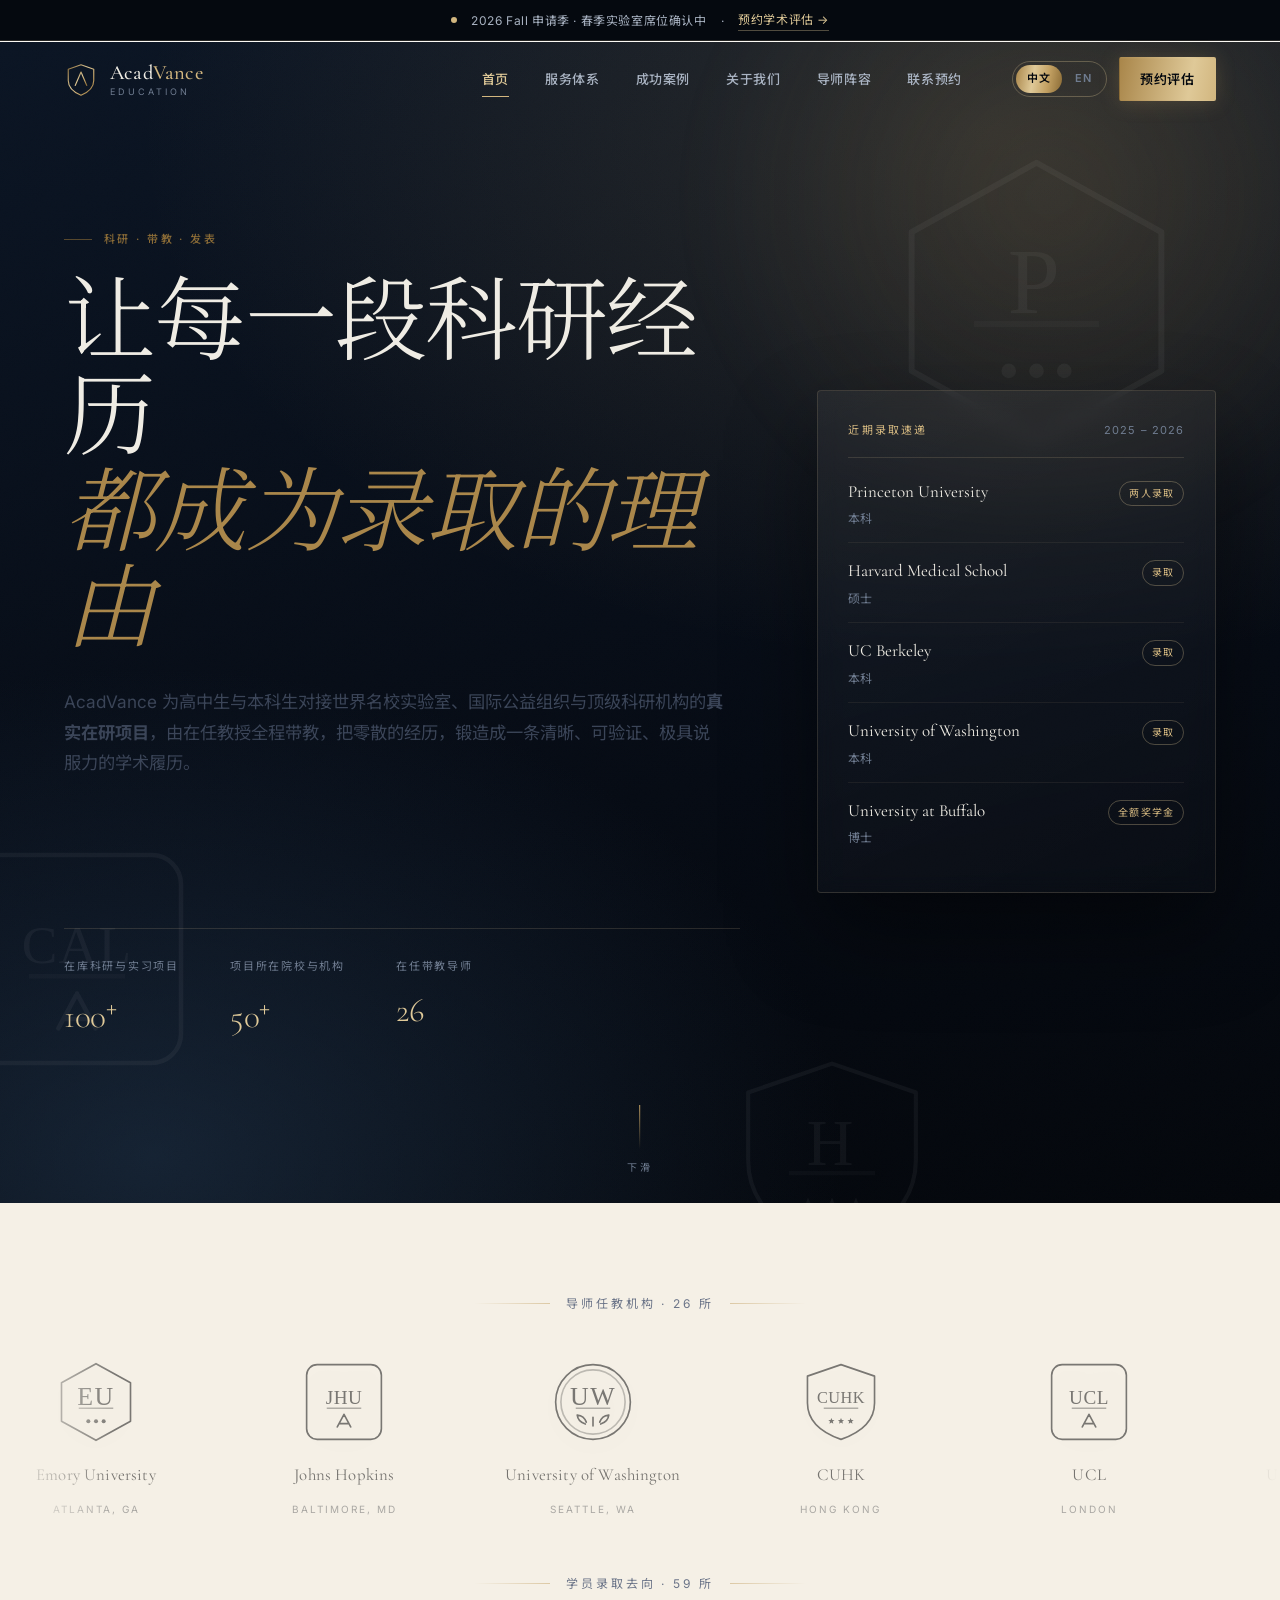
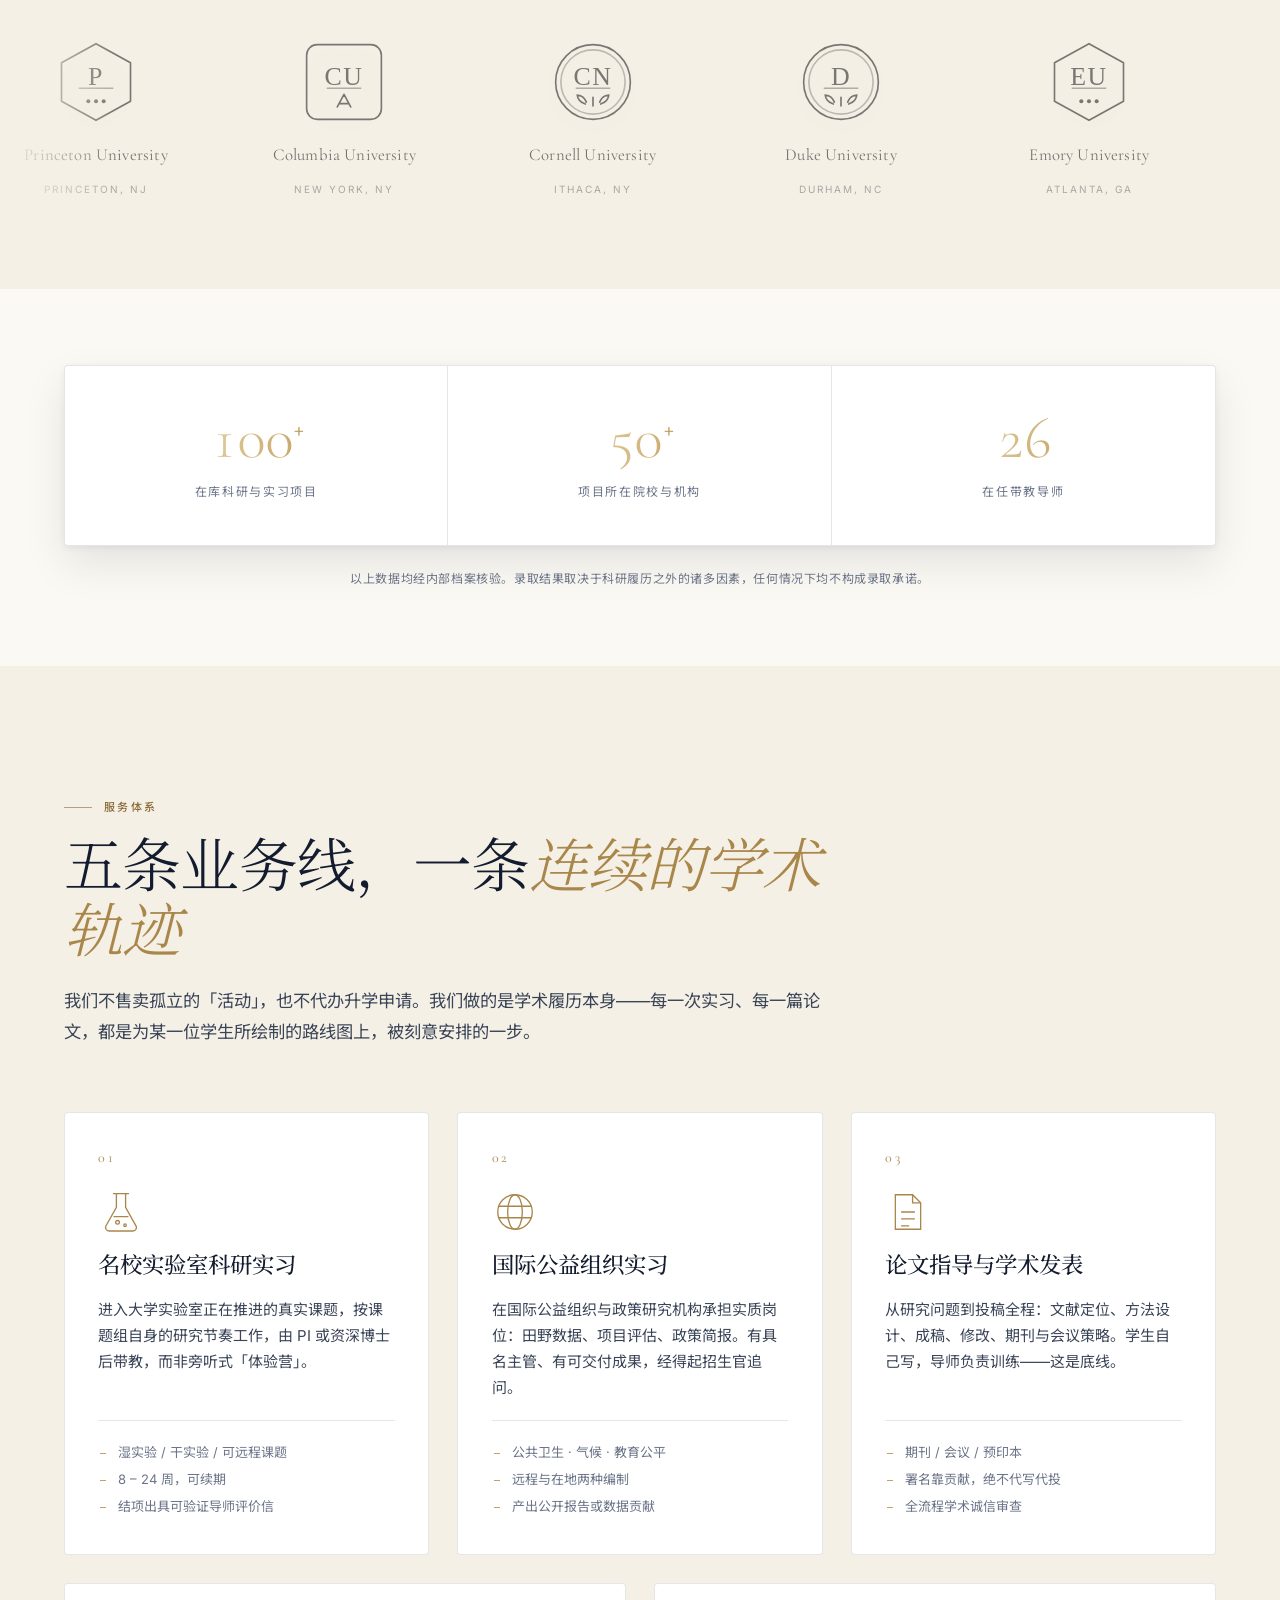
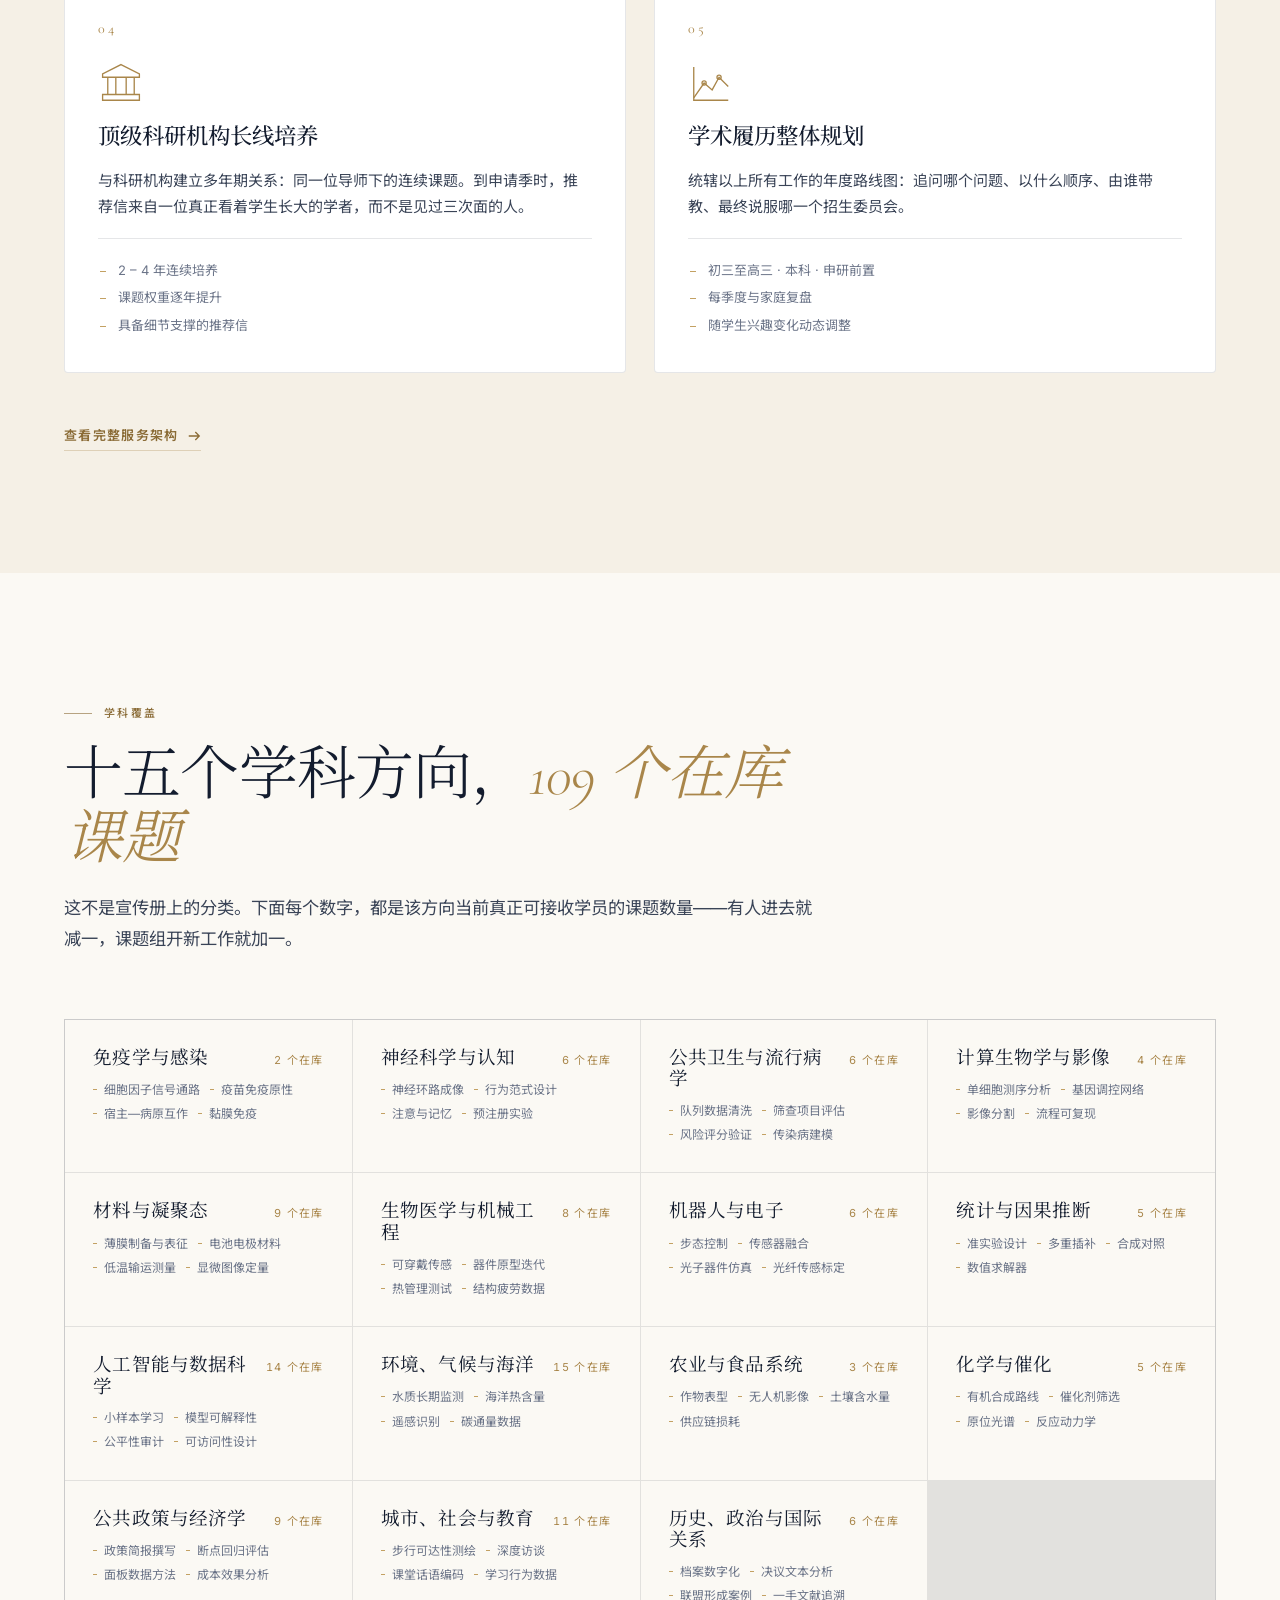
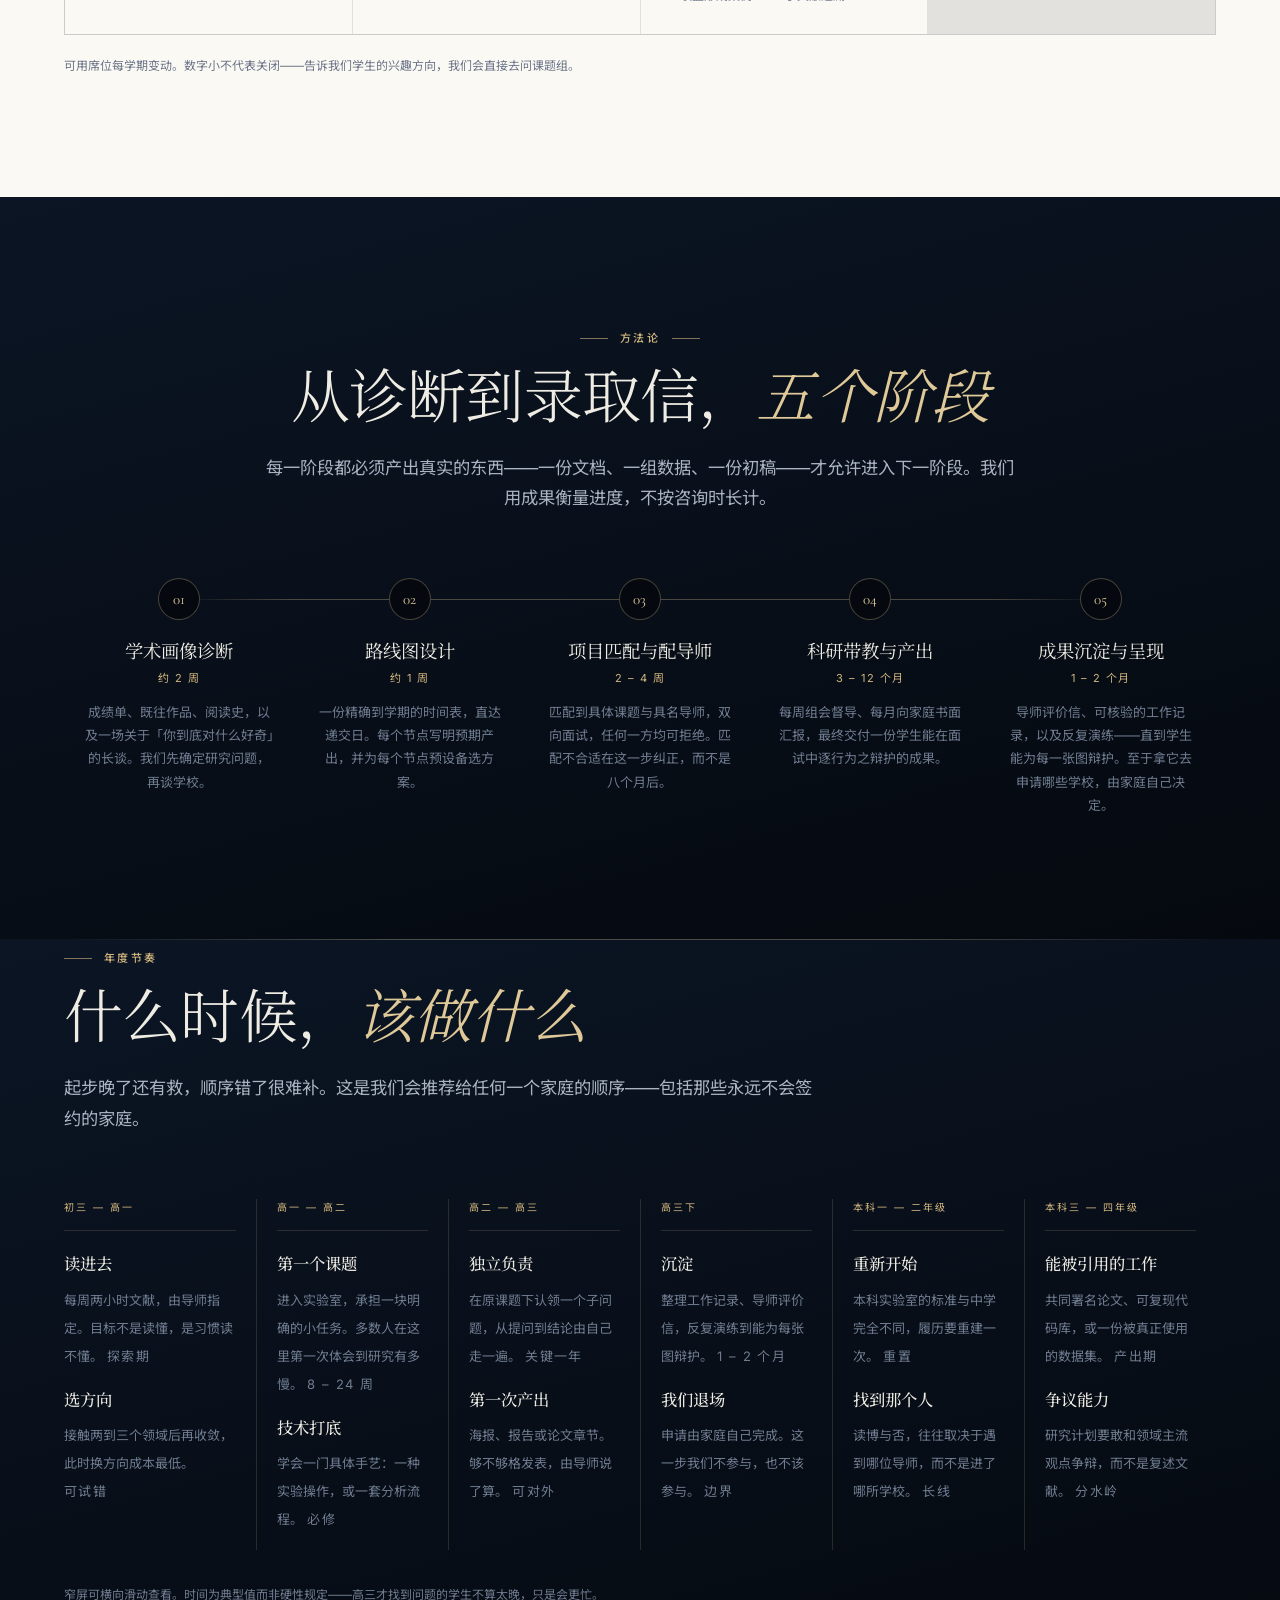
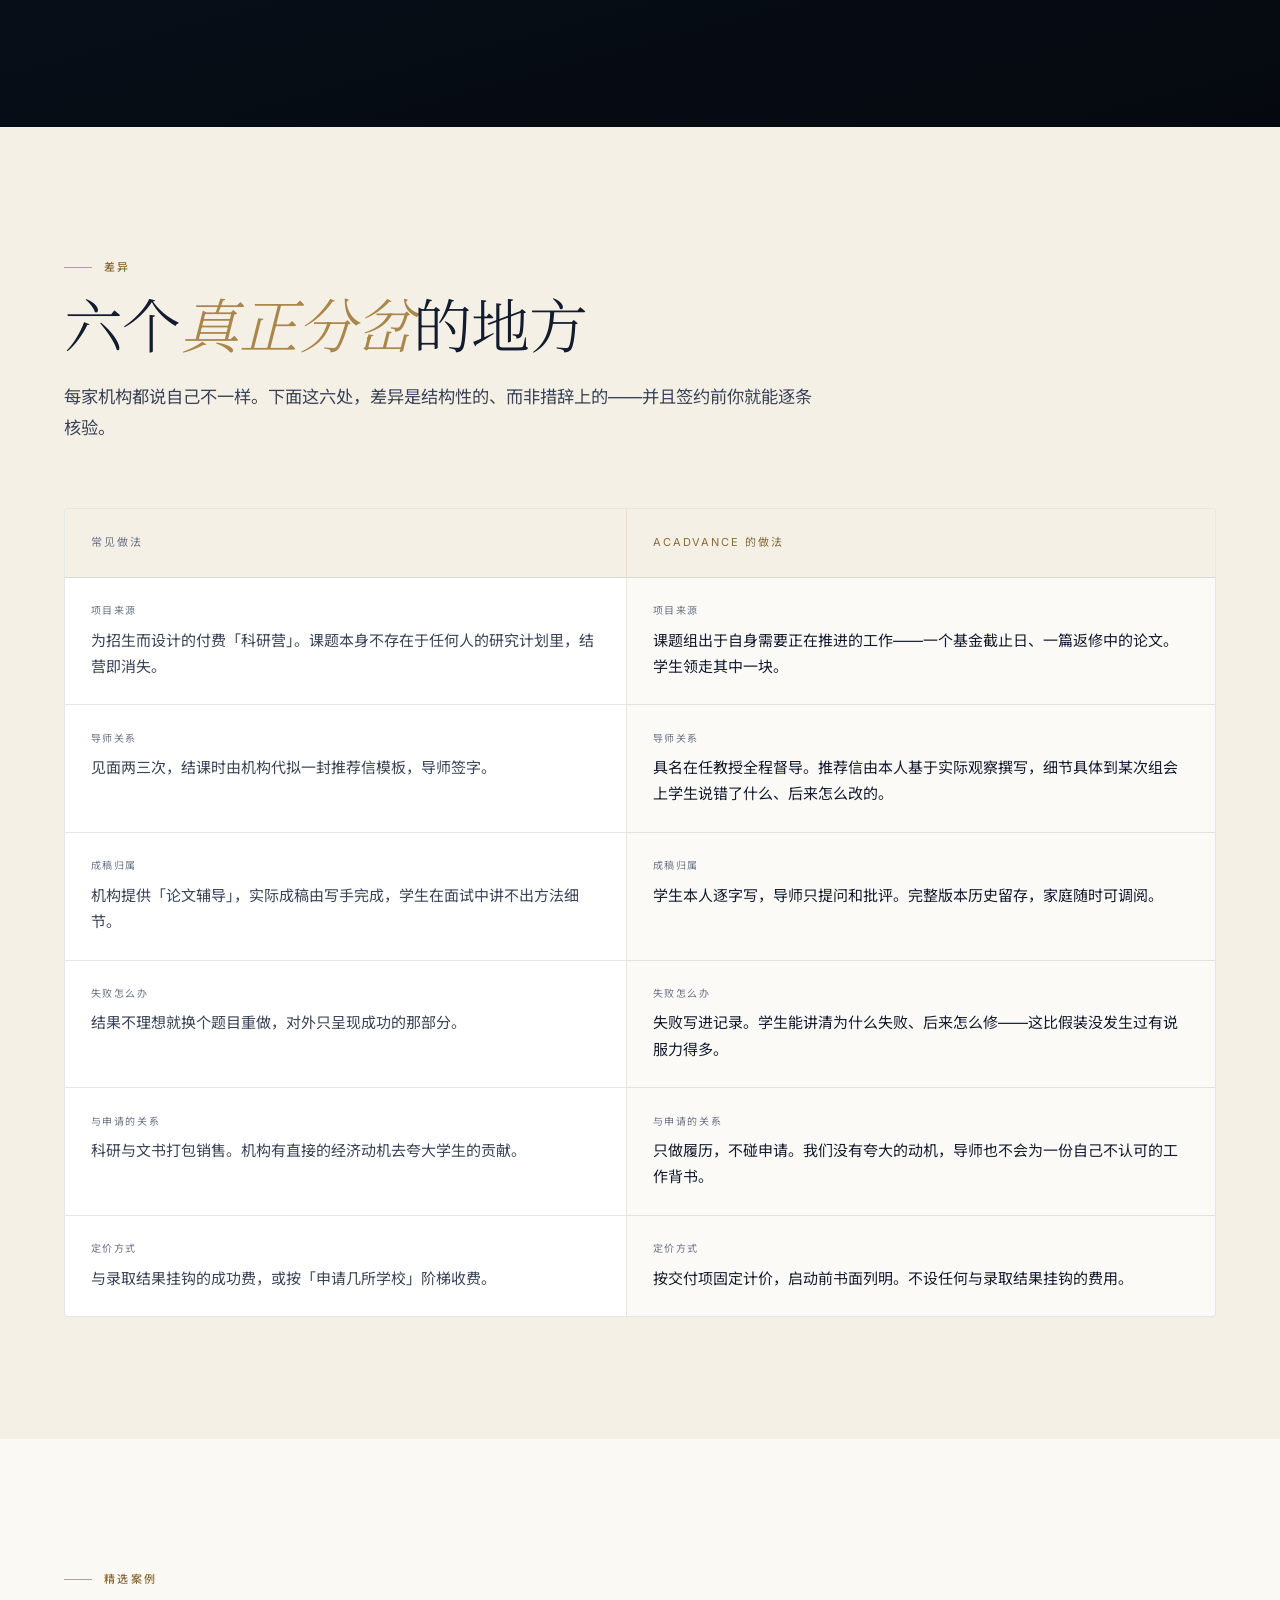
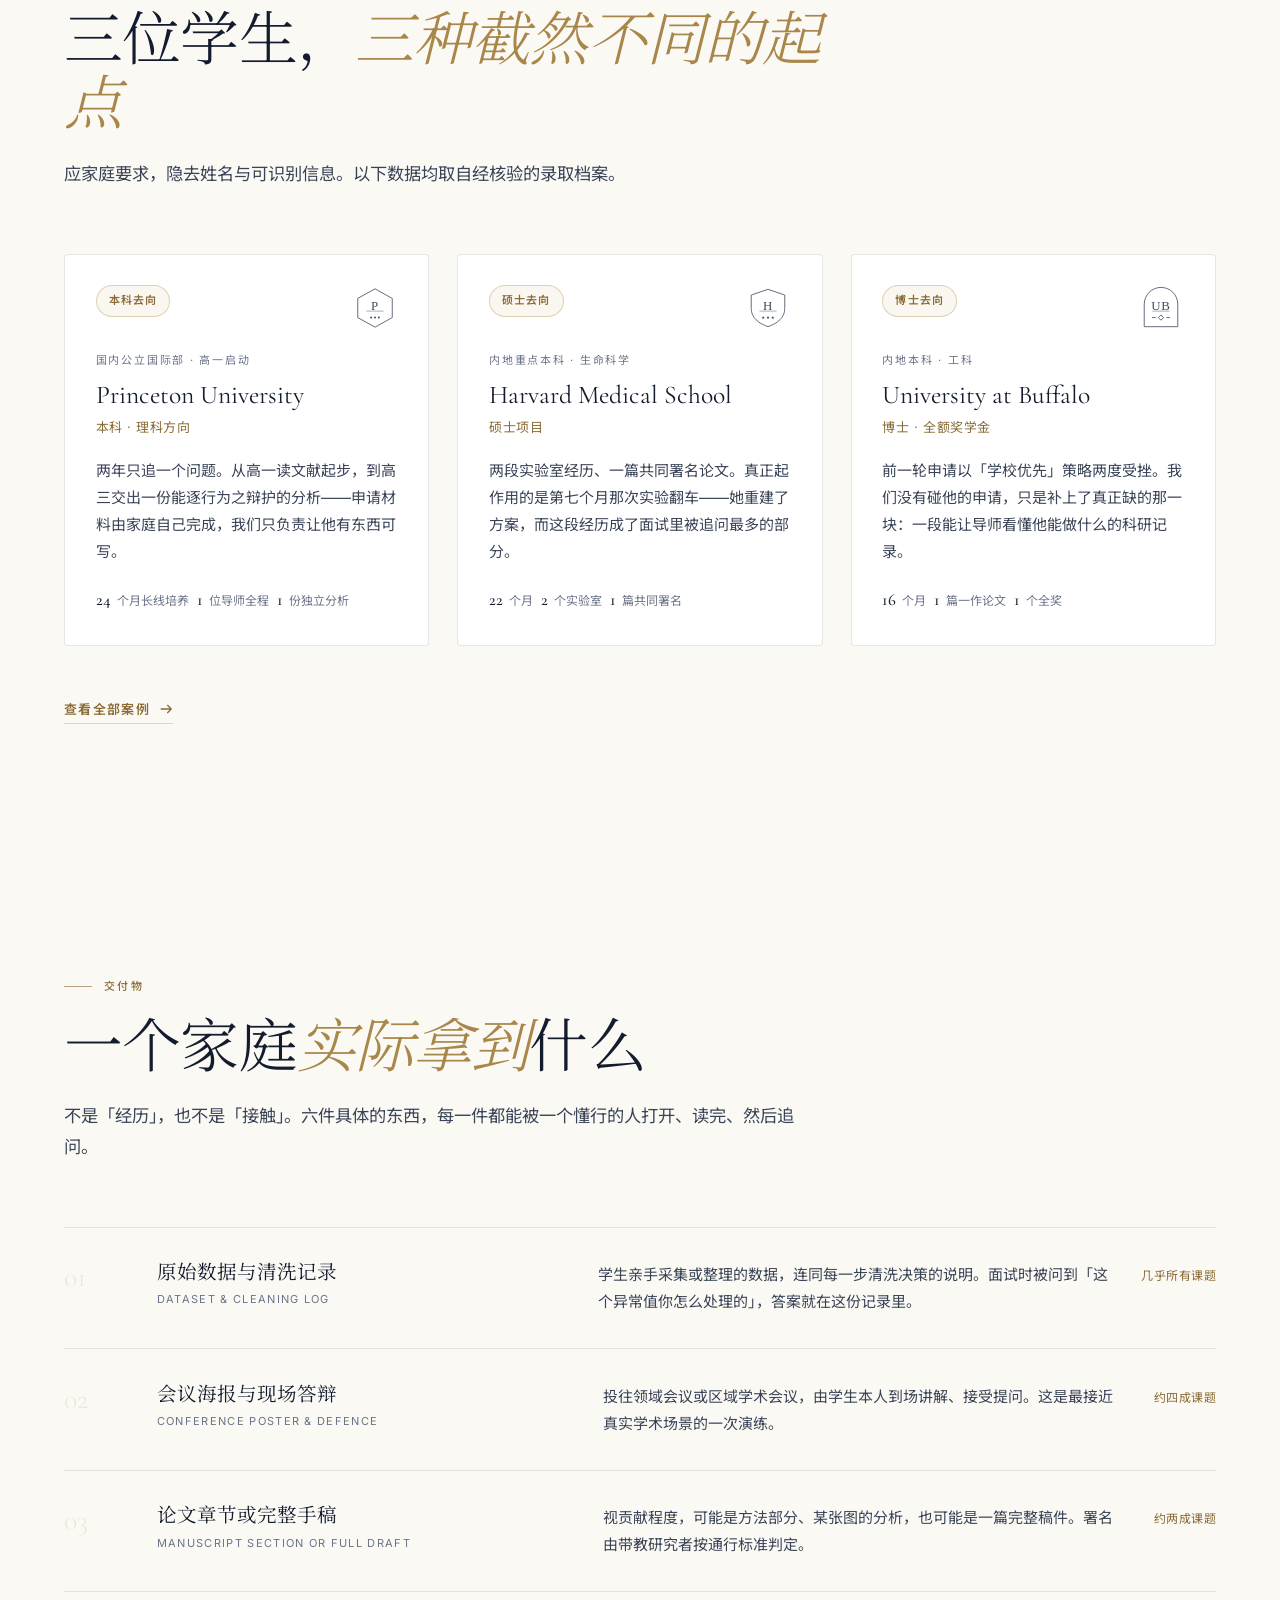
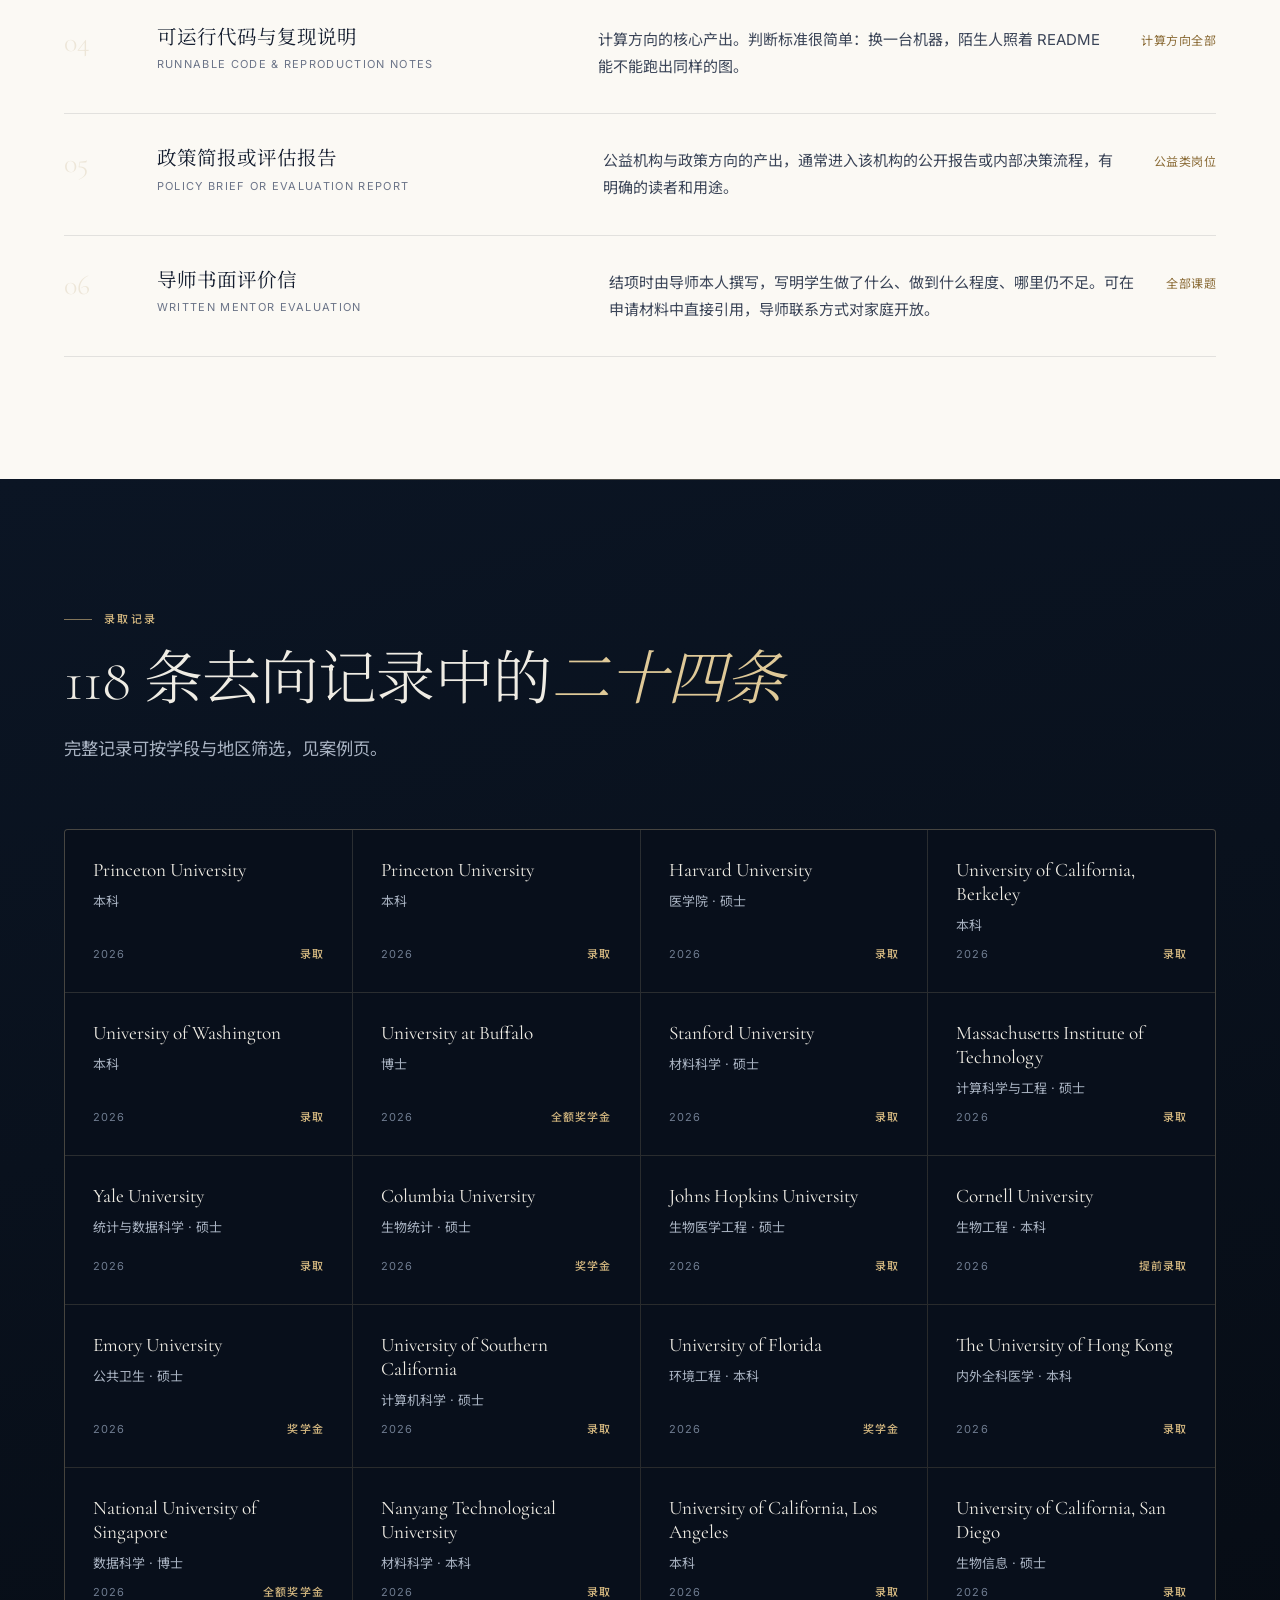
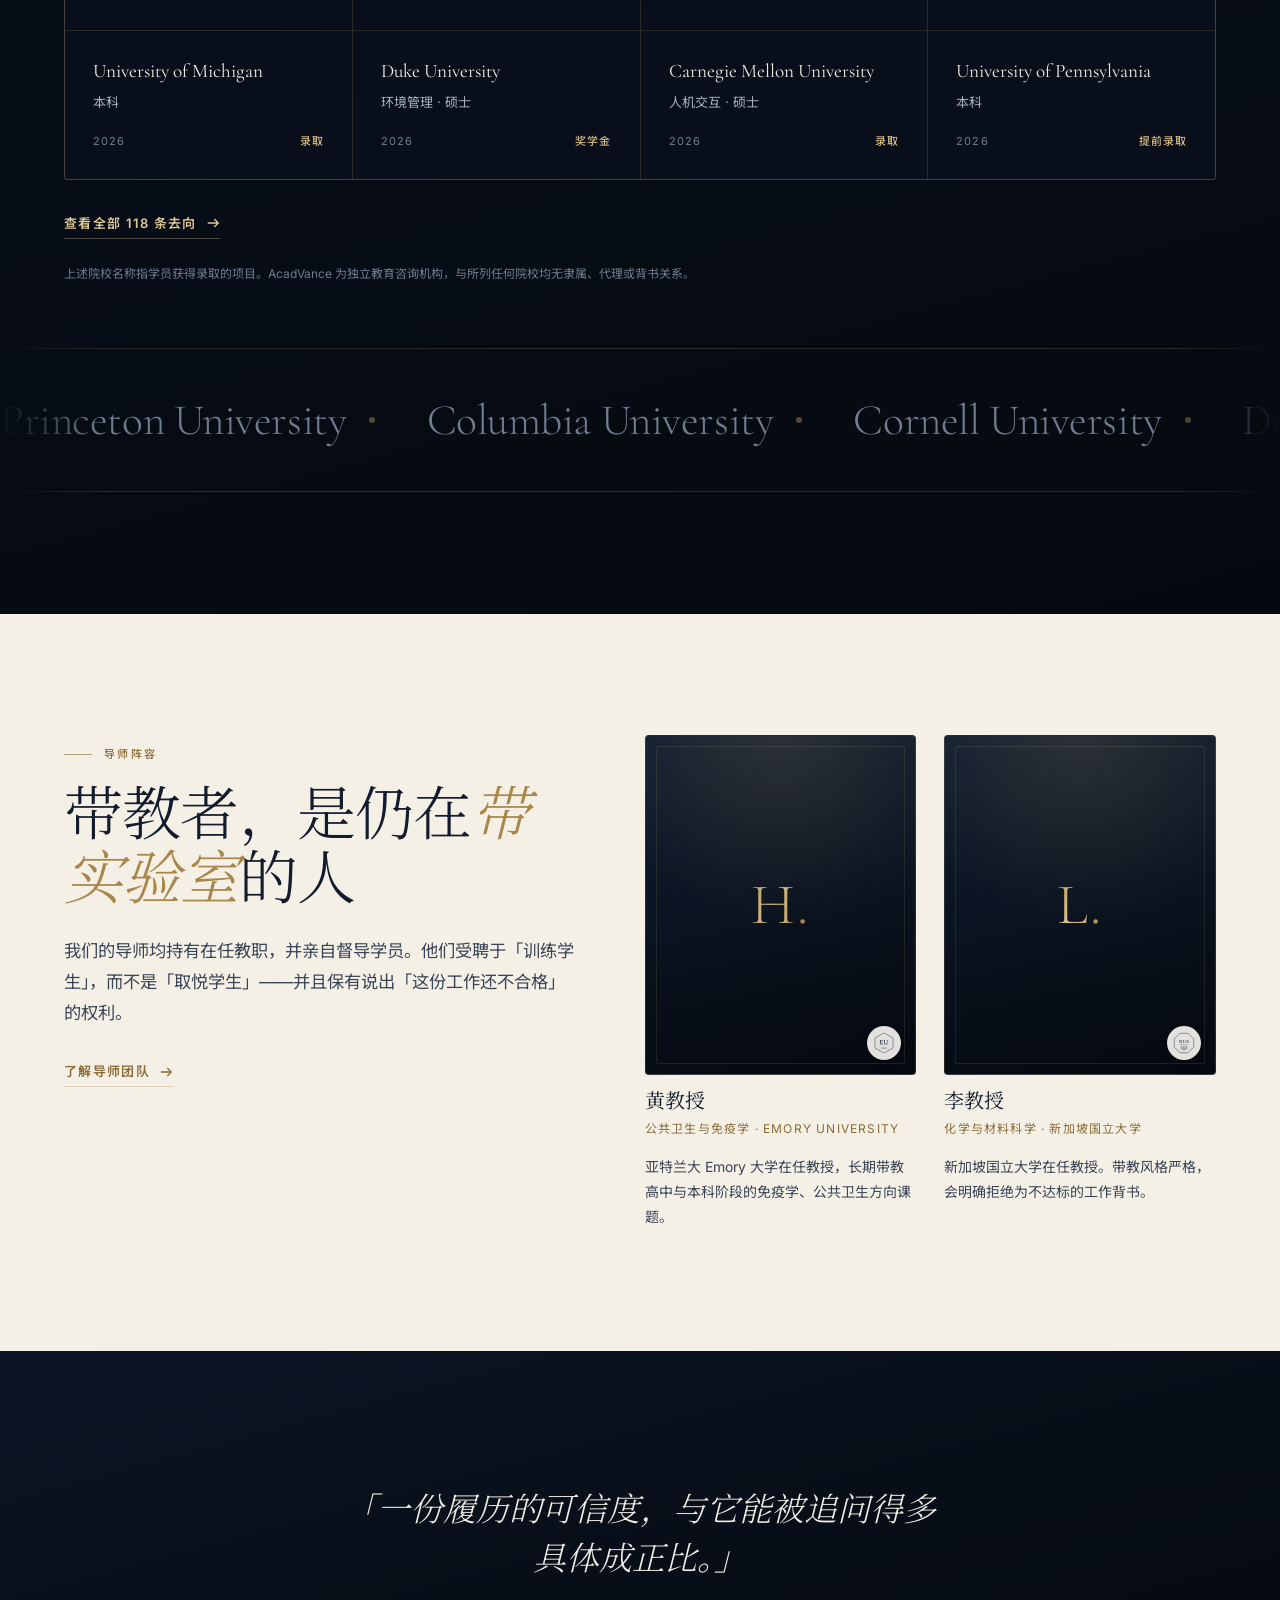
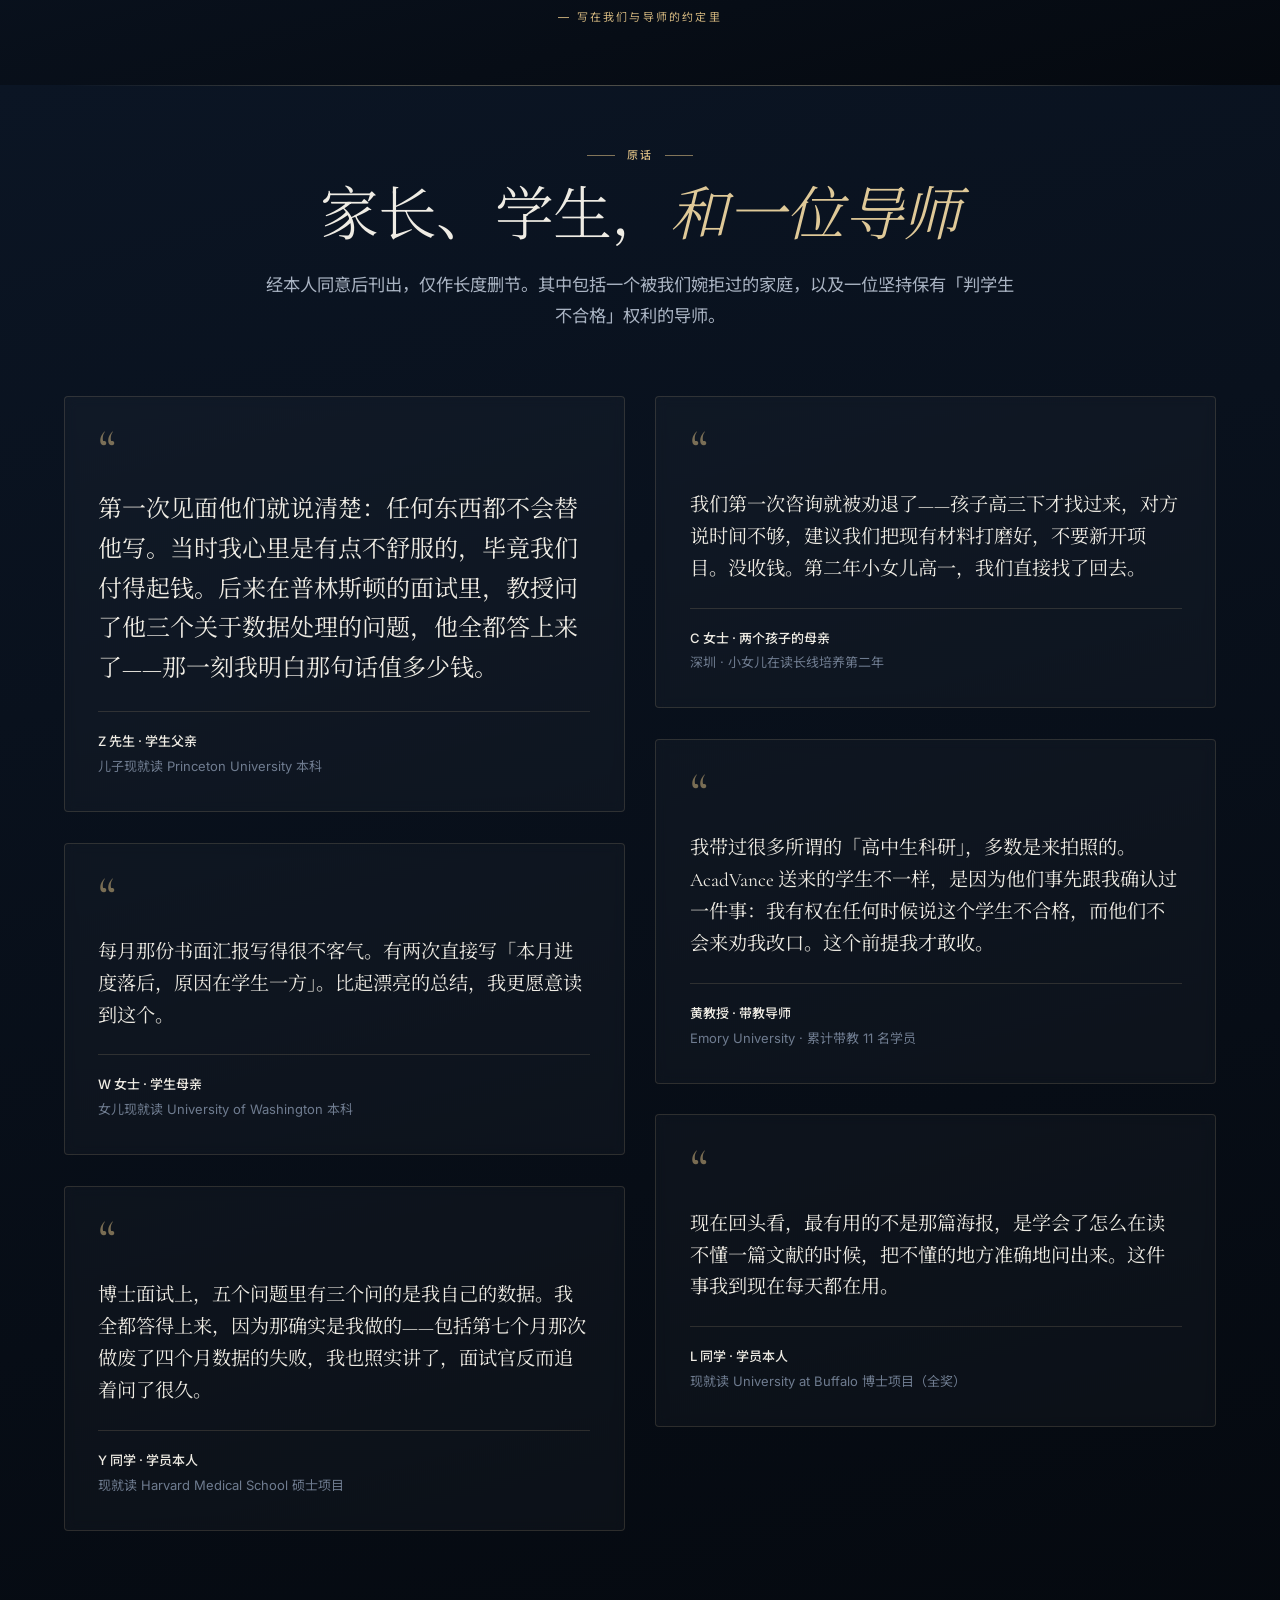
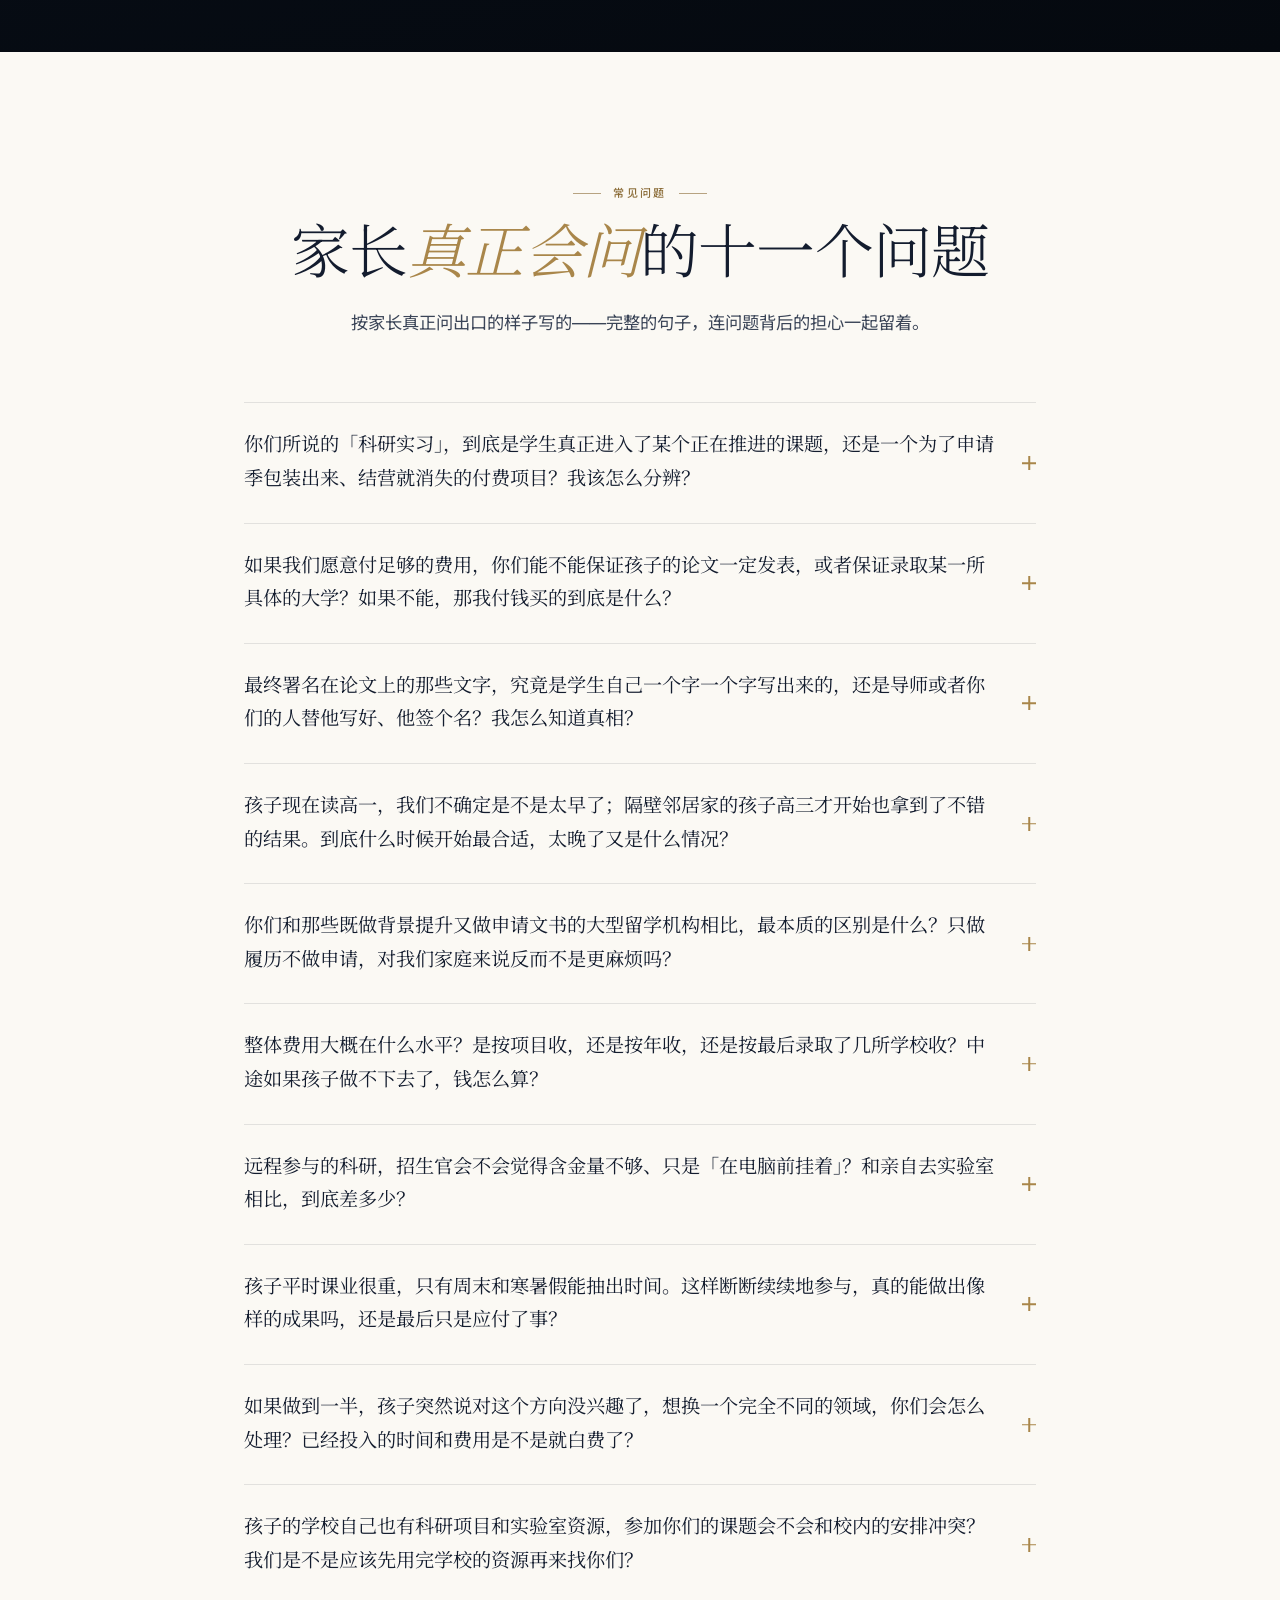
==== commit 899c9e0d: "内容改为数据驱动，体量扩至 109 课题 / 118 去向 / 26 导师 / 59 机构 数据层 - content/institutions.js  59 所机构，9 个地区，含徽记字母 - co" ====
--- a/index.html
+++ b/index.html
@@ -80,6 +80,11 @@
 <section class="hero hero--flush texture-noise">
   <div class="hero__bg" aria-hidden="true"></div>
   <div class="hero__glow" aria-hidden="true"></div>
+  <div class="hero__crests" aria-hidden="true">
+    <img src="assets/img/logos/princeton.svg" alt="" width="380" height="380" loading="lazy">
+    <img src="assets/img/logos/harvard.svg" alt="" width="260" height="260" loading="lazy">
+    <img src="assets/img/logos/berkeley.svg" alt="" width="300" height="300" loading="lazy">
+  </div>
 
   <div class="container hero__inner">
     <div>
@@ -106,15 +111,15 @@
       <dl class="hero__trust" data-reveal>
         <div>
           <dt data-en="Live research &amp; internship projects">在库科研与实习项目</dt>
+          <dd>100<sup>+</sup></dd>
+        </div>
+        <div>
+          <dt data-en="Host universities &amp; institutes">项目所在院校与机构</dt>
           <dd>50<sup>+</sup></dd>
         </div>
         <div>
-          <dt data-en="Host universities &amp; institutes">项目所在院校与机构</dt>
-          <dd>10<sup>+</sup></dd>
-        </div>
-        <div>
           <dt data-en="Faculty &amp; research mentors">在任带教导师</dt>
-          <dd>20<sup>+</sup></dd>
+          <dd>26</dd>
         </div>
       </dl>
     </div>
@@ -170,47 +175,95 @@
   </div>
 </section>
 
+<!-- @build:crestwall -->
 <!-- ============================ 徽记墙 ============================ -->
 <section class="crest-wall">
 
-  <p class="crest-wall__head" data-en="Where our mentors teach">导师任教机构</p>
+  <p class="crest-wall__head" data-en="Where our mentors teach · 26 institutions">导师任教机构 · 26 所</p>
   <div class="marquee">
     <div class="marquee__track">
-      <a class="crest" href="cases.html"><img src="assets/img/logos/emory.svg" alt="Emory University" width="58" height="58" loading="lazy"><span class="crest__name">Emory University</span><span class="crest__region">Atlanta, USA</span></a>
-      <a class="crest" href="cases.html"><img src="assets/img/logos/florida.svg" alt="University of Florida" width="58" height="58" loading="lazy"><span class="crest__name">University of Florida</span><span class="crest__region">Florida, USA</span></a>
-      <a class="crest" href="cases.html"><img src="assets/img/logos/george-mason.svg" alt="George Mason University" width="58" height="58" loading="lazy"><span class="crest__name">George Mason University</span><span class="crest__region">Virginia, USA</span></a>
-      <a class="crest" href="cases.html"><img src="assets/img/logos/polyu.svg" alt="The Hong Kong Polytechnic University" width="58" height="58" loading="lazy"><span class="crest__name">PolyU 香港理工大学</span><span class="crest__region">Hong Kong</span></a>
-      <a class="crest" href="cases.html"><img src="assets/img/logos/nus.svg" alt="National University of Singapore" width="58" height="58" loading="lazy"><span class="crest__name">NUS 新加坡国立大学</span><span class="crest__region">Singapore</span></a>
-    </div>
-  </div>
-
-  <p class="crest-wall__head crest-wall__head--mid" data-en="Where our students went">学员录取去向</p>
+      <a class="crest" href="about.html#mentors"><img src="assets/img/logos/emory.svg" alt="Emory University" width="92" height="92" loading="lazy"><span class="crest__name">Emory University</span><span class="crest__region">Atlanta, GA</span></a>
+      <a class="crest" href="about.html#mentors"><img src="assets/img/logos/johns-hopkins.svg" alt="Johns Hopkins University" width="92" height="92" loading="lazy"><span class="crest__name">Johns Hopkins</span><span class="crest__region">Baltimore, MD</span></a>
+      <a class="crest" href="about.html#mentors"><img src="assets/img/logos/washington.svg" alt="University of Washington" width="92" height="92" loading="lazy"><span class="crest__name">University of Washington</span><span class="crest__region">Seattle, WA</span></a>
+      <a class="crest" href="about.html#mentors"><img src="assets/img/logos/cuhk.svg" alt="The Chinese University of Hong Kong" width="92" height="92" loading="lazy"><span class="crest__name">CUHK</span><span class="crest__region">Hong Kong</span></a>
+      <a class="crest" href="about.html#mentors"><img src="assets/img/logos/ucl.svg" alt="University College London" width="92" height="92" loading="lazy"><span class="crest__name">UCL</span><span class="crest__region">London</span></a>
+      <a class="crest" href="about.html#mentors"><img src="assets/img/logos/florida.svg" alt="University of Florida" width="92" height="92" loading="lazy"><span class="crest__name">University of Florida</span><span class="crest__region">Gainesville, FL</span></a>
+      <a class="crest" href="about.html#mentors"><img src="assets/img/logos/hkust.svg" alt="The Hong Kong University of Science and Technology" width="92" height="92" loading="lazy"><span class="crest__name">HKUST</span><span class="crest__region">Hong Kong</span></a>
+      <a class="crest" href="about.html#mentors"><img src="assets/img/logos/georgia-tech.svg" alt="Georgia Institute of Technology" width="92" height="92" loading="lazy"><span class="crest__name">Georgia Tech</span><span class="crest__region">Atlanta, GA</span></a>
+      <a class="crest" href="about.html#mentors"><img src="assets/img/logos/ntu.svg" alt="Nanyang Technological University" width="92" height="92" loading="lazy"><span class="crest__name">NTU</span><span class="crest__region">Singapore</span></a>
+      <a class="crest" href="about.html#mentors"><img src="assets/img/logos/cmu.svg" alt="Carnegie Mellon University" width="92" height="92" loading="lazy"><span class="crest__name">Carnegie Mellon</span><span class="crest__region">Pittsburgh, PA</span></a>
+      <a class="crest" href="about.html#mentors"><img src="assets/img/logos/george-mason.svg" alt="George Mason University" width="92" height="92" loading="lazy"><span class="crest__name">George Mason University</span><span class="crest__region">Fairfax, VA</span></a>
+      <a class="crest" href="about.html#mentors"><img src="assets/img/logos/polyu.svg" alt="The Hong Kong Polytechnic University" width="92" height="92" loading="lazy"><span class="crest__name">PolyU</span><span class="crest__region">Hong Kong</span></a>
+      <a class="crest" href="about.html#mentors"><img src="assets/img/logos/columbia.svg" alt="Columbia University" width="92" height="92" loading="lazy"><span class="crest__name">Columbia University</span><span class="crest__region">New York, NY</span></a>
+      <a class="crest" href="about.html#mentors"><img src="assets/img/logos/cambridge.svg" alt="University of Cambridge" width="92" height="92" loading="lazy"><span class="crest__name">University of Cambridge</span><span class="crest__region">Cambridge</span></a>
+      <a class="crest" href="about.html#mentors"><img src="assets/img/logos/ubc.svg" alt="University of British Columbia" width="92" height="92" loading="lazy"><span class="crest__name">UBC</span><span class="crest__region">Vancouver</span></a>
+      <a class="crest" href="about.html#mentors"><img src="assets/img/logos/nus.svg" alt="National University of Singapore" width="92" height="92" loading="lazy"><span class="crest__name">NUS</span><span class="crest__region">Singapore</span></a>
+      <a class="crest" href="about.html#mentors"><img src="assets/img/logos/eth.svg" alt="ETH Zurich" width="92" height="92" loading="lazy"><span class="crest__name">ETH Zurich</span><span class="crest__region">Zurich</span></a>
+      <a class="crest" href="about.html#mentors"><img src="assets/img/logos/imperial.svg" alt="Imperial College London" width="92" height="92" loading="lazy"><span class="crest__name">Imperial</span><span class="crest__region">London</span></a>
+      <a class="crest" href="about.html#mentors"><img src="assets/img/logos/ucsd.svg" alt="University of California, San Diego" width="92" height="92" loading="lazy"><span class="crest__name">UC San Diego</span><span class="crest__region">La Jolla, CA</span></a>
+      <a class="crest" href="about.html#mentors"><img src="assets/img/logos/duke.svg" alt="Duke University" width="92" height="92" loading="lazy"><span class="crest__name">Duke University</span><span class="crest__region">Durham, NC</span></a>
+      <a class="crest" href="about.html#mentors"><img src="assets/img/logos/purdue.svg" alt="Purdue University" width="92" height="92" loading="lazy"><span class="crest__name">Purdue University</span><span class="crest__region">West Lafayette, IN</span></a>
+      <a class="crest" href="about.html#mentors"><img src="assets/img/logos/hku.svg" alt="The University of Hong Kong" width="92" height="92" loading="lazy"><span class="crest__name">HKU</span><span class="crest__region">Hong Kong</span></a>
+      <a class="crest" href="about.html#mentors"><img src="assets/img/logos/toronto.svg" alt="University of Toronto" width="92" height="92" loading="lazy"><span class="crest__name">University of Toronto</span><span class="crest__region">Toronto</span></a>
+      <a class="crest" href="about.html#mentors"><img src="assets/img/logos/michigan.svg" alt="University of Michigan" width="92" height="92" loading="lazy"><span class="crest__name">University of Michigan</span><span class="crest__region">Ann Arbor, MI</span></a>
+      <a class="crest" href="about.html#mentors"><img src="assets/img/logos/lse.svg" alt="London School of Economics" width="92" height="92" loading="lazy"><span class="crest__name">LSE</span><span class="crest__region">London</span></a>
+      <a class="crest" href="about.html#mentors"><img src="assets/img/logos/chicago.svg" alt="University of Chicago" width="92" height="92" loading="lazy"><span class="crest__name">University of Chicago</span><span class="crest__region">Chicago, IL</span></a>
+    </div>
+  </div>
+
+  <p class="crest-wall__head crest-wall__head--mid" data-en="Where our students went · 59 institutions">学员录取去向 · 59 所</p>
   <div class="marquee marquee--reverse">
     <div class="marquee__track">
-      <a class="crest" href="cases.html"><img src="assets/img/logos/princeton.svg" alt="Princeton University" width="58" height="58" loading="lazy"><span class="crest__name">Princeton University</span><span class="crest__region">USA</span></a>
-      <a class="crest" href="cases.html"><img src="assets/img/logos/harvard.svg" alt="Harvard Medical School" width="58" height="58" loading="lazy"><span class="crest__name">Harvard Medical School</span><span class="crest__region">USA</span></a>
-      <a class="crest" href="cases.html"><img src="assets/img/logos/berkeley.svg" alt="UC Berkeley" width="58" height="58" loading="lazy"><span class="crest__name">UC Berkeley</span><span class="crest__region">USA</span></a>
-      <a class="crest" href="cases.html"><img src="assets/img/logos/washington.svg" alt="University of Washington" width="58" height="58" loading="lazy"><span class="crest__name">University of Washington</span><span class="crest__region">USA</span></a>
-      <a class="crest" href="cases.html"><img src="assets/img/logos/buffalo.svg" alt="University at Buffalo" width="58" height="58" loading="lazy"><span class="crest__name">University at Buffalo</span><span class="crest__region">USA</span></a>
+      <a class="crest" href="cases.html#destinations"><img src="assets/img/logos/princeton.svg" alt="Princeton University" width="92" height="92" loading="lazy"><span class="crest__name">Princeton University</span><span class="crest__region">Princeton, NJ</span></a>
+      <a class="crest" href="cases.html#destinations"><img src="assets/img/logos/columbia.svg" alt="Columbia University" width="92" height="92" loading="lazy"><span class="crest__name">Columbia University</span><span class="crest__region">New York, NY</span></a>
+      <a class="crest" href="cases.html#destinations"><img src="assets/img/logos/cornell.svg" alt="Cornell University" width="92" height="92" loading="lazy"><span class="crest__name">Cornell University</span><span class="crest__region">Ithaca, NY</span></a>
+      <a class="crest" href="cases.html#destinations"><img src="assets/img/logos/duke.svg" alt="Duke University" width="92" height="92" loading="lazy"><span class="crest__name">Duke University</span><span class="crest__region">Durham, NC</span></a>
+      <a class="crest" href="cases.html#destinations"><img src="assets/img/logos/emory.svg" alt="Emory University" width="92" height="92" loading="lazy"><span class="crest__name">Emory University</span><span class="crest__region">Atlanta, GA</span></a>
+      <a class="crest" href="cases.html#destinations"><img src="assets/img/logos/georgia-tech.svg" alt="Georgia Institute of Technology" width="92" height="92" loading="lazy"><span class="crest__name">Georgia Tech</span><span class="crest__region">Atlanta, GA</span></a>
+      <a class="crest" href="cases.html#destinations"><img src="assets/img/logos/harvard.svg" alt="Harvard University" width="92" height="92" loading="lazy"><span class="crest__name">Harvard University</span><span class="crest__region">Cambridge, MA</span></a>
+      <a class="crest" href="cases.html#destinations"><img src="assets/img/logos/imperial.svg" alt="Imperial College London" width="92" height="92" loading="lazy"><span class="crest__name">Imperial</span><span class="crest__region">London</span></a>
+      <a class="crest" href="cases.html#destinations"><img src="assets/img/logos/johns-hopkins.svg" alt="Johns Hopkins University" width="92" height="92" loading="lazy"><span class="crest__name">Johns Hopkins</span><span class="crest__region">Baltimore, MD</span></a>
+      <a class="crest" href="cases.html#destinations"><img src="assets/img/logos/ntu.svg" alt="Nanyang Technological University" width="92" height="92" loading="lazy"><span class="crest__name">NTU</span><span class="crest__region">Singapore</span></a>
+      <a class="crest" href="cases.html#destinations"><img src="assets/img/logos/nus.svg" alt="National University of Singapore" width="92" height="92" loading="lazy"><span class="crest__name">NUS</span><span class="crest__region">Singapore</span></a>
+      <a class="crest" href="cases.html#destinations"><img src="assets/img/logos/stanford.svg" alt="Stanford University" width="92" height="92" loading="lazy"><span class="crest__name">Stanford University</span><span class="crest__region">Stanford, CA</span></a>
+      <a class="crest" href="cases.html#destinations"><img src="assets/img/logos/hku.svg" alt="The University of Hong Kong" width="92" height="92" loading="lazy"><span class="crest__name">HKU</span><span class="crest__region">Hong Kong</span></a>
+      <a class="crest" href="cases.html#destinations"><img src="assets/img/logos/berkeley.svg" alt="University of California, Berkeley" width="92" height="92" loading="lazy"><span class="crest__name">UC Berkeley</span><span class="crest__region">Berkeley, CA</span></a>
+      <a class="crest" href="cases.html#destinations"><img src="assets/img/logos/ucla.svg" alt="University of California, Los Angeles" width="92" height="92" loading="lazy"><span class="crest__name">UCLA</span><span class="crest__region">Los Angeles, CA</span></a>
+      <a class="crest" href="cases.html#destinations"><img src="assets/img/logos/florida.svg" alt="University of Florida" width="92" height="92" loading="lazy"><span class="crest__name">University of Florida</span><span class="crest__region">Gainesville, FL</span></a>
+      <a class="crest" href="cases.html#destinations"><img src="assets/img/logos/michigan.svg" alt="University of Michigan" width="92" height="92" loading="lazy"><span class="crest__name">University of Michigan</span><span class="crest__region">Ann Arbor, MI</span></a>
+      <a class="crest" href="cases.html#destinations"><img src="assets/img/logos/upenn.svg" alt="University of Pennsylvania" width="92" height="92" loading="lazy"><span class="crest__name">UPenn</span><span class="crest__region">Philadelphia, PA</span></a>
+      <a class="crest" href="cases.html#destinations"><img src="assets/img/logos/toronto.svg" alt="University of Toronto" width="92" height="92" loading="lazy"><span class="crest__name">University of Toronto</span><span class="crest__region">Toronto</span></a>
+      <a class="crest" href="cases.html#destinations"><img src="assets/img/logos/washington.svg" alt="University of Washington" width="92" height="92" loading="lazy"><span class="crest__name">University of Washington</span><span class="crest__region">Seattle, WA</span></a>
+      <a class="crest" href="cases.html#destinations"><img src="assets/img/logos/yale.svg" alt="Yale University" width="92" height="92" loading="lazy"><span class="crest__name">Yale University</span><span class="crest__region">New Haven, CT</span></a>
+      <a class="crest" href="cases.html#destinations"><img src="assets/img/logos/cmu.svg" alt="Carnegie Mellon University" width="92" height="92" loading="lazy"><span class="crest__name">Carnegie Mellon</span><span class="crest__region">Pittsburgh, PA</span></a>
+      <a class="crest" href="cases.html#destinations"><img src="assets/img/logos/eth.svg" alt="ETH Zurich" width="92" height="92" loading="lazy"><span class="crest__name">ETH Zurich</span><span class="crest__region">Zurich</span></a>
+      <a class="crest" href="cases.html#destinations"><img src="assets/img/logos/george-mason.svg" alt="George Mason University" width="92" height="92" loading="lazy"><span class="crest__name">George Mason University</span><span class="crest__region">Fairfax, VA</span></a>
+      <a class="crest" href="cases.html#destinations"><img src="assets/img/logos/mit.svg" alt="Massachusetts Institute of Technology" width="92" height="92" loading="lazy"><span class="crest__name">MIT</span><span class="crest__region">Cambridge, MA</span></a>
+      <a class="crest" href="cases.html#destinations"><img src="assets/img/logos/northwestern.svg" alt="Northwestern University" width="92" height="92" loading="lazy"><span class="crest__name">Northwestern University</span><span class="crest__region">Evanston, IL</span></a>
+      <a class="crest" href="cases.html#destinations"><img src="assets/img/logos/cuhk.svg" alt="The Chinese University of Hong Kong" width="92" height="92" loading="lazy"><span class="crest__name">CUHK</span><span class="crest__region">Hong Kong</span></a>
+      <a class="crest" href="cases.html#destinations"><img src="assets/img/logos/polyu.svg" alt="The Hong Kong Polytechnic University" width="92" height="92" loading="lazy"><span class="crest__name">PolyU</span><span class="crest__region">Hong Kong</span></a>
+      <a class="crest" href="cases.html#destinations"><img src="assets/img/logos/hkust.svg" alt="The Hong Kong University of Science and Technology" width="92" height="92" loading="lazy"><span class="crest__name">HKUST</span><span class="crest__region">Hong Kong</span></a>
+      <a class="crest" href="cases.html#destinations"><img src="assets/img/logos/buffalo.svg" alt="University at Buffalo" width="92" height="92" loading="lazy"><span class="crest__name">University at Buffalo</span><span class="crest__region">Buffalo, NY</span></a>
     </div>
   </div>
 
 </section>
+<!-- @/build:crestwall -->
 
 <!-- ============================ 数据 ============================ -->
 <section class="section section--tight">
   <div class="container">
     <div class="stats stats--3" data-reveal>
       <div class="stat">
+        <div class="stat__num"><span data-count="100">100</span><sup>+</sup></div>
+        <div class="stat__label" data-en="Active research placements">在库科研与实习项目</div>
+      </div>
+      <div class="stat">
         <div class="stat__num"><span data-count="50">50</span><sup>+</sup></div>
-        <div class="stat__label" data-en="Active research placements">在库科研与实习项目</div>
+        <div class="stat__label" data-en="Host universities &amp; institutes">项目所在院校与机构</div>
       </div>
       <div class="stat">
-        <div class="stat__num"><span data-count="10">10</span><sup>+</sup></div>
-        <div class="stat__label" data-en="Host universities &amp; institutes">项目所在院校与机构</div>
-      </div>
-      <div class="stat">
-        <div class="stat__num"><span data-count="20">20</span><sup>+</sup></div>
+        <div class="stat__num"><span data-count="26">26</span></div>
         <div class="stat__label" data-en="Faculty &amp; research mentors">在任带教导师</div>
       </div>
     </div>
@@ -340,13 +393,14 @@
   </div>
 </section>
 
+<!-- @build:matrix -->
 <!-- ============================ 领域矩阵 ============================ -->
 <section class="section">
   <div class="container">
     <div class="section-head">
       <span class="eyebrow" data-reveal data-en="Fields">学科覆盖</span>
-      <h2 class="display-2" data-reveal data-en="Twelve fields. <span class=&quot;accent-italic&quot;>Fifty live projects</span>.">
-        十二个学科方向，<span class="accent-italic">五十个在库课题</span>
+      <h2 class="display-2" data-reveal data-en="15 fields. <span class=&quot;accent-italic&quot;>109 live projects</span>.">
+        十五个学科方向，<span class="accent-italic">109 个在库课题</span>
       </h2>
       <p class="lede" data-reveal
          data-en="These are not brochure categories. Each number below is the count of projects currently open to placement in that field — it goes down when a seat is taken and up when a group opens new work.">
@@ -358,7 +412,7 @@
       <div class="matrix__cell">
         <div class="matrix__field">
           <h3 class="matrix__name" data-en="Immunology &amp; Infection">免疫学与感染</h3>
-          <span class="matrix__n" data-en="6 live">6 个在库</span>
+          <span class="matrix__n" data-en="2 live">2 个在库</span>
         </div>
         <ul class="matrix__subs">
           <li data-en="Cytokine signalling">细胞因子信号通路</li>
@@ -370,144 +424,183 @@
 
       <div class="matrix__cell">
         <div class="matrix__field">
-          <h3 class="matrix__name" data-en="Neuroscience">神经科学</h3>
-          <span class="matrix__n" data-en="4 live">4 个在库</span>
+          <h3 class="matrix__name" data-en="Neuroscience &amp; Cognition">神经科学与认知</h3>
+          <span class="matrix__n" data-en="6 live">6 个在库</span>
         </div>
         <ul class="matrix__subs">
           <li data-en="Circuit imaging">神经环路成像</li>
           <li data-en="Behavioural paradigms">行为范式设计</li>
-          <li data-en="Electrophysiology analysis">电生理数据分析</li>
-          <li data-en="Neurodegeneration markers">神经退行标志物</li>
+          <li data-en="Attention &amp; memory">注意与记忆</li>
+          <li data-en="Pre-registered experiments">预注册实验</li>
         </ul>
       </div>
 
       <div class="matrix__cell">
         <div class="matrix__field">
           <h3 class="matrix__name" data-en="Public Health &amp; Epidemiology">公共卫生与流行病学</h3>
-          <span class="matrix__n" data-en="5 live">5 个在库</span>
+          <span class="matrix__n" data-en="6 live">6 个在库</span>
         </div>
         <ul class="matrix__subs">
           <li data-en="Cohort data cleaning">队列数据清洗</li>
           <li data-en="Screening evaluation">筛查项目评估</li>
-          <li data-en="Health inequality">健康不平等</li>
+          <li data-en="Risk-score validation">风险评分验证</li>
           <li data-en="Disease modelling">传染病建模</li>
         </ul>
       </div>
 
       <div class="matrix__cell">
         <div class="matrix__field">
-          <h3 class="matrix__name" data-en="Computational Biology">计算生物学</h3>
+          <h3 class="matrix__name" data-en="Computational Biology &amp; Imaging">计算生物学与影像</h3>
           <span class="matrix__n" data-en="4 live">4 个在库</span>
         </div>
         <ul class="matrix__subs">
           <li data-en="Single-cell analysis">单细胞测序分析</li>
-          <li data-en="Protein structure prediction">蛋白结构预测</li>
           <li data-en="Gene regulatory networks">基因调控网络</li>
-          <li data-en="Pipeline engineering">生信流程搭建</li>
+          <li data-en="Image segmentation">影像分割</li>
+          <li data-en="Reproducible pipelines">流程可复现</li>
         </ul>
       </div>
 
       <div class="matrix__cell">
         <div class="matrix__field">
-          <h3 class="matrix__name" data-en="Materials Science">材料科学</h3>
-          <span class="matrix__n" data-en="4 live">4 个在库</span>
+          <h3 class="matrix__name" data-en="Materials &amp; Condensed Matter">材料与凝聚态</h3>
+          <span class="matrix__n" data-en="9 live">9 个在库</span>
         </div>
         <ul class="matrix__subs">
           <li data-en="Thin-film synthesis">薄膜制备与表征</li>
           <li data-en="Battery electrodes">电池电极材料</li>
-          <li data-en="Polymer self-assembly">高分子自组装</li>
+          <li data-en="Cryogenic transport">低温输运测量</li>
           <li data-en="Micrograph quantification">显微图像定量</li>
         </ul>
       </div>
 
       <div class="matrix__cell">
         <div class="matrix__field">
-          <h3 class="matrix__name" data-en="Biomedical Engineering">生物医学工程</h3>
-          <span class="matrix__n" data-en="5 live">5 个在库</span>
+          <h3 class="matrix__name" data-en="Biomedical &amp; Mechanical Engineering">生物医学与机械工程</h3>
+          <span class="matrix__n" data-en="8 live">8 个在库</span>
         </div>
         <ul class="matrix__subs">
-          <li data-en="Medical image segmentation">医学影像分割</li>
           <li data-en="Wearable sensing">可穿戴传感</li>
-          <li data-en="Biomechanical simulation">生物力学仿真</li>
           <li data-en="Device prototyping">器件原型迭代</li>
+          <li data-en="Thermal testing">热管理测试</li>
+          <li data-en="Structural fatigue data">结构疲劳数据</li>
+        </ul>
+      </div>
+
+      <div class="matrix__cell">
+        <div class="matrix__field">
+          <h3 class="matrix__name" data-en="Robotics &amp; Electronics">机器人与电子</h3>
+          <span class="matrix__n" data-en="6 live">6 个在库</span>
+        </div>
+        <ul class="matrix__subs">
+          <li data-en="Gait control">步态控制</li>
+          <li data-en="Sensor fusion">传感器融合</li>
+          <li data-en="Photonic simulation">光子器件仿真</li>
+          <li data-en="Fibre-sensor calibration">光纤传感标定</li>
         </ul>
       </div>
 
       <div class="matrix__cell">
         <div class="matrix__field">
           <h3 class="matrix__name" data-en="Statistics &amp; Causal Inference">统计与因果推断</h3>
-          <span class="matrix__n" data-en="4 live">4 个在库</span>
+          <span class="matrix__n" data-en="5 live">5 个在库</span>
         </div>
         <ul class="matrix__subs">
           <li data-en="Quasi-experimental design">准实验设计</li>
-          <li data-en="Regression discontinuity">断点回归</li>
-          <li data-en="Missing data">缺失数据处理</li>
-          <li data-en="Reproducibility">结果可复现性</li>
+          <li data-en="Multiple imputation">多重插补</li>
+          <li data-en="Synthetic control">合成对照</li>
+          <li data-en="Numerical solvers">数值求解器</li>
         </ul>
       </div>
 
       <div class="matrix__cell">
         <div class="matrix__field">
-          <h3 class="matrix__name" data-en="Machine Learning &amp; AI">机器学习与人工智能</h3>
-          <span class="matrix__n" data-en="4 live">4 个在库</span>
+          <h3 class="matrix__name" data-en="AI &amp; Data Science">人工智能与数据科学</h3>
+          <span class="matrix__n" data-en="14 live">14 个在库</span>
         </div>
         <ul class="matrix__subs">
           <li data-en="Few-shot learning">小样本学习</li>
-          <li data-en="Model interpretability">模型可解释性</li>
-          <li data-en="Multimodal representation">多模态表征</li>
-          <li data-en="Benchmark construction">评测基准构建</li>
+          <li data-en="Interpretability">模型可解释性</li>
+          <li data-en="Fairness audits">公平性审计</li>
+          <li data-en="Accessible design">可访问性设计</li>
         </ul>
       </div>
 
       <div class="matrix__cell">
         <div class="matrix__field">
-          <h3 class="matrix__name" data-en="Environment &amp; Climate">环境与气候</h3>
-          <span class="matrix__n" data-en="3 live">3 个在库</span>
+          <h3 class="matrix__name" data-en="Environment, Climate &amp; Ocean">环境、气候与海洋</h3>
+          <span class="matrix__n" data-en="15 live">15 个在库</span>
         </div>
         <ul class="matrix__subs">
           <li data-en="Water-quality monitoring">水质长期监测</li>
-          <li data-en="Remote sensing">遥感数据处理</li>
-          <li data-en="Carbon accounting">碳核算方法</li>
-          <li data-en="Urban heat island">城市热岛效应</li>
+          <li data-en="Ocean heat content">海洋热含量</li>
+          <li data-en="Remote sensing">遥感识别</li>
+          <li data-en="Carbon-flux data">碳通量数据</li>
         </ul>
       </div>
 
       <div class="matrix__cell">
         <div class="matrix__field">
-          <h3 class="matrix__name" data-en="Public Policy &amp; Development">公共政策与发展</h3>
-          <span class="matrix__n" data-en="4 live">4 个在库</span>
+          <h3 class="matrix__name" data-en="Agriculture &amp; Food Systems">农业与食品系统</h3>
+          <span class="matrix__n" data-en="3 live">3 个在库</span>
         </div>
         <ul class="matrix__subs">
-          <li data-en="Policy briefs">政策简报撰写</li>
-          <li data-en="Impact evaluation">项目影响评估</li>
-          <li data-en="Education equity">教育公平</li>
-          <li data-en="Migration &amp; labour">迁移与劳动力</li>
+          <li data-en="Crop phenotyping">作物表型</li>
+          <li data-en="Drone imagery">无人机影像</li>
+          <li data-en="Soil moisture">土壤含水量</li>
+          <li data-en="Supply-chain loss">供应链损耗</li>
         </ul>
       </div>
 
       <div class="matrix__cell">
         <div class="matrix__field">
           <h3 class="matrix__name" data-en="Chemistry &amp; Catalysis">化学与催化</h3>
-          <span class="matrix__n" data-en="3 live">3 个在库</span>
+          <span class="matrix__n" data-en="5 live">5 个在库</span>
         </div>
         <ul class="matrix__subs">
           <li data-en="Synthetic routes">有机合成路线</li>
           <li data-en="Catalyst screening">催化剂筛选</li>
-          <li data-en="Spectroscopy">光谱解析</li>
+          <li data-en="In-situ spectroscopy">原位光谱</li>
           <li data-en="Reaction kinetics">反应动力学</li>
         </ul>
       </div>
 
       <div class="matrix__cell">
         <div class="matrix__field">
-          <h3 class="matrix__name" data-en="Economics &amp; Health Economics">经济学与卫生经济</h3>
-          <span class="matrix__n" data-en="4 live">4 个在库</span>
+          <h3 class="matrix__name" data-en="Public Policy &amp; Economics">公共政策与经济学</h3>
+          <span class="matrix__n" data-en="9 live">9 个在库</span>
         </div>
         <ul class="matrix__subs">
+          <li data-en="Policy briefs">政策简报撰写</li>
+          <li data-en="Regression discontinuity">断点回归评估</li>
+          <li data-en="Panel-data methods">面板数据方法</li>
           <li data-en="Cost-effectiveness">成本效果分析</li>
-          <li data-en="Panel data methods">面板数据方法</li>
-          <li data-en="Resource allocation">医疗资源配置</li>
-          <li data-en="Behavioural experiments">行为经济实验</li>
+        </ul>
+      </div>
+
+      <div class="matrix__cell">
+        <div class="matrix__field">
+          <h3 class="matrix__name" data-en="Cities, Society &amp; Education">城市、社会与教育</h3>
+          <span class="matrix__n" data-en="11 live">11 个在库</span>
+        </div>
+        <ul class="matrix__subs">
+          <li data-en="Walkability mapping">步行可达性测绘</li>
+          <li data-en="In-depth interviews">深度访谈</li>
+          <li data-en="Classroom discourse coding">课堂话语编码</li>
+          <li data-en="Learning behaviour data">学习行为数据</li>
+        </ul>
+      </div>
+
+      <div class="matrix__cell">
+        <div class="matrix__field">
+          <h3 class="matrix__name" data-en="History, Politics &amp; IR">历史、政治与国际关系</h3>
+          <span class="matrix__n" data-en="6 live">6 个在库</span>
+        </div>
+        <ul class="matrix__subs">
+          <li data-en="Archive digitisation">档案数字化</li>
+          <li data-en="Resolution text analysis">决议文本分析</li>
+          <li data-en="Coalition case studies">联盟形成案例</li>
+          <li data-en="Primary-source tracing">一手文献追溯</li>
         </ul>
       </div>
     </div>
@@ -518,6 +611,7 @@
     </p>
   </div>
 </section>
+<!-- @/build:matrix -->
 
 <!-- ============================ 方法论流程 ============================ -->
 <section class="section on-dark texture-grid" style="position:relative;">
@@ -943,31 +1037,280 @@
   </div>
 </section>
 
+<!-- @build:offers -->
 <!-- ============================ Offer 墙 ============================ -->
-<section class="section on-dark">
+<section class="section on-dark" id="offers">
   <div class="container">
     <div class="section-head">
       <span class="eyebrow" data-reveal data-en="Admissions Record">录取记录</span>
-      <h2 class="display-2" data-reveal data-en="A selection from the <span class=&quot;accent-italic&quot;>2024 – 2026 cycles</span>.">
-        2024 – 2026 申请季<span class="accent-italic">部分录取</span>
+      <h2 class="display-2" data-reveal data-en="Twenty-four of <span class=&quot;accent-italic&quot;>118 recorded outcomes</span>.">
+        118 条去向记录中的<span class="accent-italic">二十四条</span>
       </h2>
+      <p class="lede" data-reveal data-en="The full record, filterable by level and region, is on the outcomes page.">
+        完整记录可按学段与地区筛选，见案例页。
+      </p>
     </div>
 
     <div class="offer-wall" data-reveal>
-      <div class="offer-cell"><span class="offer-cell__school">Princeton University</span><span class="offer-cell__prog" data-en="Undergraduate">本科</span><span class="offer-cell__meta"><span>2025</span><b data-en="Admitted">录取</b></span></div>
-      <div class="offer-cell"><span class="offer-cell__school">Princeton University</span><span class="offer-cell__prog" data-en="Undergraduate">本科</span><span class="offer-cell__meta"><span>2025</span><b data-en="Admitted">录取</b></span></div>
-      <div class="offer-cell"><span class="offer-cell__school">Harvard Medical School</span><span class="offer-cell__prog" data-en="Master's">硕士</span><span class="offer-cell__meta"><span>2025</span><b data-en="Admitted">录取</b></span></div>
-      <div class="offer-cell"><span class="offer-cell__school">UC Berkeley</span><span class="offer-cell__prog" data-en="Undergraduate">本科</span><span class="offer-cell__meta"><span>2025</span><b data-en="Admitted">录取</b></span></div>
-      <div class="offer-cell"><span class="offer-cell__school">University of Washington</span><span class="offer-cell__prog" data-en="Undergraduate">本科</span><span class="offer-cell__meta"><span>2025</span><b data-en="Admitted">录取</b></span></div>
-      <div class="offer-cell"><span class="offer-cell__school">University at Buffalo</span><span class="offer-cell__prog" data-en="Doctoral">博士</span><span class="offer-cell__meta"><span>2025</span><b data-en="Full Funding">全额奖学金</b></span></div>
+      <div class="offer-cell" data-tags="ug us y2026">
+        <span class="offer-cell__school">Princeton University</span>
+        <span class="offer-cell__prog" data-en="Undergraduate">本科</span>
+        <span class="offer-cell__meta"><span>2026</span><b data-en="Admitted">录取</b></span>
+      </div>
+      <div class="offer-cell" data-tags="ug us y2026">
+        <span class="offer-cell__school">Princeton University</span>
+        <span class="offer-cell__prog" data-en="Undergraduate">本科</span>
+        <span class="offer-cell__meta"><span>2026</span><b data-en="Admitted">录取</b></span>
+      </div>
+      <div class="offer-cell" data-tags="ms us y2026">
+        <span class="offer-cell__school">Harvard University</span>
+        <span class="offer-cell__prog" data-en="Harvard Medical School · Master’s">医学院 · 硕士</span>
+        <span class="offer-cell__meta"><span>2026</span><b data-en="Admitted">录取</b></span>
+      </div>
+      <div class="offer-cell" data-tags="ug us y2026">
+        <span class="offer-cell__school">University of California, Berkeley</span>
+        <span class="offer-cell__prog" data-en="Undergraduate">本科</span>
+        <span class="offer-cell__meta"><span>2026</span><b data-en="Admitted">录取</b></span>
+      </div>
+      <div class="offer-cell" data-tags="ug us y2026">
+        <span class="offer-cell__school">University of Washington</span>
+        <span class="offer-cell__prog" data-en="Undergraduate">本科</span>
+        <span class="offer-cell__meta"><span>2026</span><b data-en="Admitted">录取</b></span>
+      </div>
+      <div class="offer-cell" data-tags="phd us y2026">
+        <span class="offer-cell__school">University at Buffalo</span>
+        <span class="offer-cell__prog" data-en="Doctoral">博士</span>
+        <span class="offer-cell__meta"><span>2026</span><b data-en="Full funding">全额奖学金</b></span>
+      </div>
+      <div class="offer-cell" data-tags="ms us y2026">
+        <span class="offer-cell__school">Stanford University</span>
+        <span class="offer-cell__prog" data-en="Materials Science · MS">材料科学 · 硕士</span>
+        <span class="offer-cell__meta"><span>2026</span><b data-en="Admitted">录取</b></span>
+      </div>
+      <div class="offer-cell" data-tags="ms us y2026">
+        <span class="offer-cell__school">Massachusetts Institute of Technology</span>
+        <span class="offer-cell__prog" data-en="Computational Science &amp; Engineering · SM">计算科学与工程 · 硕士</span>
+        <span class="offer-cell__meta"><span>2026</span><b data-en="Admitted">录取</b></span>
+      </div>
+      <div class="offer-cell" data-tags="ms us y2026">
+        <span class="offer-cell__school">Yale University</span>
+        <span class="offer-cell__prog" data-en="Statistics &amp; Data Science · MS">统计与数据科学 · 硕士</span>
+        <span class="offer-cell__meta"><span>2026</span><b data-en="Admitted">录取</b></span>
+      </div>
+      <div class="offer-cell" data-tags="ms us y2026">
+        <span class="offer-cell__school">Columbia University</span>
+        <span class="offer-cell__prog" data-en="Biostatistics · MS">生物统计 · 硕士</span>
+        <span class="offer-cell__meta"><span>2026</span><b data-en="Scholarship">奖学金</b></span>
+      </div>
+      <div class="offer-cell" data-tags="ms us y2026">
+        <span class="offer-cell__school">Johns Hopkins University</span>
+        <span class="offer-cell__prog" data-en="Biomedical Engineering · MSE">生物医学工程 · 硕士</span>
+        <span class="offer-cell__meta"><span>2026</span><b data-en="Admitted">录取</b></span>
+      </div>
+      <div class="offer-cell" data-tags="ug us y2026">
+        <span class="offer-cell__school">Cornell University</span>
+        <span class="offer-cell__prog" data-en="Biological Engineering · BS">生物工程 · 本科</span>
+        <span class="offer-cell__meta"><span>2026</span><b data-en="Early decision">提前录取</b></span>
+      </div>
+      <div class="offer-cell" data-tags="ms us y2026">
+        <span class="offer-cell__school">Emory University</span>
+        <span class="offer-cell__prog" data-en="Public Health · MPH">公共卫生 · 硕士</span>
+        <span class="offer-cell__meta"><span>2026</span><b data-en="Scholarship">奖学金</b></span>
+      </div>
+      <div class="offer-cell" data-tags="ms us y2026">
+        <span class="offer-cell__school">University of Southern California</span>
+        <span class="offer-cell__prog" data-en="Computer Science · MS">计算机科学 · 硕士</span>
+        <span class="offer-cell__meta"><span>2026</span><b data-en="Admitted">录取</b></span>
+      </div>
+      <div class="offer-cell" data-tags="ug us y2026">
+        <span class="offer-cell__school">University of Florida</span>
+        <span class="offer-cell__prog" data-en="Environmental Engineering · BS">环境工程 · 本科</span>
+        <span class="offer-cell__meta"><span>2026</span><b data-en="Scholarship">奖学金</b></span>
+      </div>
+      <div class="offer-cell" data-tags="ug hk y2026">
+        <span class="offer-cell__school">The University of Hong Kong</span>
+        <span class="offer-cell__prog" data-en="Medicine · MBBS">内外全科医学 · 本科</span>
+        <span class="offer-cell__meta"><span>2026</span><b data-en="Admitted">录取</b></span>
+      </div>
+      <div class="offer-cell" data-tags="phd sg y2026">
+        <span class="offer-cell__school">National University of Singapore</span>
+        <span class="offer-cell__prog" data-en="Data Science · PhD">数据科学 · 博士</span>
+        <span class="offer-cell__meta"><span>2026</span><b data-en="Full funding">全额奖学金</b></span>
+      </div>
+      <div class="offer-cell" data-tags="ug sg y2026">
+        <span class="offer-cell__school">Nanyang Technological University</span>
+        <span class="offer-cell__prog" data-en="Materials Science · BEng">材料科学 · 本科</span>
+        <span class="offer-cell__meta"><span>2026</span><b data-en="Admitted">录取</b></span>
+      </div>
+      <div class="offer-cell" data-tags="ug us y2026">
+        <span class="offer-cell__school">University of California, Los Angeles</span>
+        <span class="offer-cell__prog" data-en="Undergraduate">本科</span>
+        <span class="offer-cell__meta"><span>2026</span><b data-en="Admitted">录取</b></span>
+      </div>
+      <div class="offer-cell" data-tags="ms us y2026">
+        <span class="offer-cell__school">University of California, San Diego</span>
+        <span class="offer-cell__prog" data-en="Bioinformatics · MS">生物信息 · 硕士</span>
+        <span class="offer-cell__meta"><span>2026</span><b data-en="Admitted">录取</b></span>
+      </div>
+      <div class="offer-cell" data-tags="ug us y2026">
+        <span class="offer-cell__school">University of Michigan</span>
+        <span class="offer-cell__prog" data-en="Undergraduate">本科</span>
+        <span class="offer-cell__meta"><span>2026</span><b data-en="Admitted">录取</b></span>
+      </div>
+      <div class="offer-cell" data-tags="ms us y2026">
+        <span class="offer-cell__school">Duke University</span>
+        <span class="offer-cell__prog" data-en="Environmental Management · MEM">环境管理 · 硕士</span>
+        <span class="offer-cell__meta"><span>2026</span><b data-en="Scholarship">奖学金</b></span>
+      </div>
+      <div class="offer-cell" data-tags="ms us y2026">
+        <span class="offer-cell__school">Carnegie Mellon University</span>
+        <span class="offer-cell__prog" data-en="Human–Computer Interaction · MHCI">人机交互 · 硕士</span>
+        <span class="offer-cell__meta"><span>2026</span><b data-en="Admitted">录取</b></span>
+      </div>
+      <div class="offer-cell" data-tags="ug us y2026">
+        <span class="offer-cell__school">University of Pennsylvania</span>
+        <span class="offer-cell__prog" data-en="Undergraduate">本科</span>
+        <span class="offer-cell__meta"><span>2026</span><b data-en="Early decision">提前录取</b></span>
+      </div>
+    </div>
+
+    <div class="cluster" style="margin-top:32px;" data-reveal>
+      <a class="link-arrow" href="cases.html#destinations">
+        <span data-en="All 118 outcomes">查看全部 118 条去向</span>
+        <svg width="14" height="14" viewBox="0 0 16 16" fill="none" stroke="currentColor" stroke-width="1.5" aria-hidden="true"><path d="M2 8h12M9.5 3.5 14 8l-4.5 4.5"/></svg>
+      </a>
     </div>
 
     <p class="muted" style="margin-top:24px;font-size:.75rem;"
-       data-en="Institution names refer to programmes our students were admitted to or research placements they held. AcadVance is an independent education consultancy and is not affiliated with, endorsed by, or an agent of any institution listed.">
-      上述院校名称指学员获得录取的项目、或学员参与科研实习的机构。AcadVance 为独立教育咨询机构，与所列任何院校均无隶属、代理或背书关系。
+       data-en="Institution names refer to programmes our students were admitted to. AcadVance is an independent education consultancy and is not affiliated with, endorsed by, or an agent of any institution listed.">
+      上述院校名称指学员获得录取的项目。AcadVance 为独立教育咨询机构，与所列任何院校均无隶属、代理或背书关系。
     </p>
   </div>
+
+  <div class="name-band" style="margin-top:clamp(44px,5vw,72px);" aria-hidden="true">
+    <div class="name-band__track">
+      <span class="name-band__item">Princeton University</span>
+      <span class="name-band__item">Columbia University</span>
+      <span class="name-band__item">Cornell University</span>
+      <span class="name-band__item">Duke University</span>
+      <span class="name-band__item">Emory University</span>
+      <span class="name-band__item">Georgia Tech</span>
+      <span class="name-band__item">Harvard University</span>
+      <span class="name-band__item">Imperial</span>
+      <span class="name-band__item">Johns Hopkins</span>
+      <span class="name-band__item">NTU</span>
+      <span class="name-band__item">NUS</span>
+      <span class="name-band__item">Stanford University</span>
+      <span class="name-band__item">HKU</span>
+      <span class="name-band__item">UC Berkeley</span>
+      <span class="name-band__item">UCLA</span>
+      <span class="name-band__item">University of Florida</span>
+      <span class="name-band__item">University of Michigan</span>
+      <span class="name-band__item">UPenn</span>
+      <span class="name-band__item">University of Toronto</span>
+      <span class="name-band__item">University of Washington</span>
+      <span class="name-band__item">Yale University</span>
+      <span class="name-band__item">Carnegie Mellon</span>
+      <span class="name-band__item">ETH Zurich</span>
+      <span class="name-band__item">George Mason University</span>
+      <span class="name-band__item">MIT</span>
+      <span class="name-band__item">Northwestern University</span>
+      <span class="name-band__item">CUHK</span>
+      <span class="name-band__item">PolyU</span>
+      <span class="name-band__item">HKUST</span>
+      <span class="name-band__item">University at Buffalo</span>
+      <span class="name-band__item">UCL</span>
+      <span class="name-band__item">UC San Diego</span>
+      <span class="name-band__item">University of Cambridge</span>
+      <span class="name-band__item">University of Chicago</span>
+      <span class="name-band__item">University of Melbourne</span>
+      <span class="name-band__item">University of Oxford</span>
+      <span class="name-band__item">USC</span>
+      <span class="name-band__item">ANU</span>
+      <span class="name-band__item">Boston University</span>
+      <span class="name-band__item">Brown University</span>
+      <span class="name-band__item">CityU</span>
+      <span class="name-band__item">TU Delft</span>
+      <span class="name-band__item">EPFL</span>
+      <span class="name-band__item">Georgia State University</span>
+      <span class="name-band__item">KAIST</span>
+      <span class="name-band__item">LSE</span>
+      <span class="name-band__item">McGill University</span>
+      <span class="name-band__item">NYU</span>
+      <span class="name-band__item">Purdue University</span>
+      <span class="name-band__item">Rice University</span>
+      <span class="name-band__item">The University of Tokyo</span>
+      <span class="name-band__item">UBC</span>
+      <span class="name-band__item">University of Edinburgh</span>
+      <span class="name-band__item">UIUC</span>
+      <span class="name-band__item">UNC Chapel Hill</span>
+      <span class="name-band__item">University of Sydney</span>
+      <span class="name-band__item">UT Austin</span>
+      <span class="name-band__item">UW–Madison</span>
+      <span class="name-band__item">Vanderbilt University</span>
+      <span class="name-band__item">Princeton University</span>
+      <span class="name-band__item">Columbia University</span>
+      <span class="name-band__item">Cornell University</span>
+      <span class="name-band__item">Duke University</span>
+      <span class="name-band__item">Emory University</span>
+      <span class="name-band__item">Georgia Tech</span>
+      <span class="name-band__item">Harvard University</span>
+      <span class="name-band__item">Imperial</span>
+      <span class="name-band__item">Johns Hopkins</span>
+      <span class="name-band__item">NTU</span>
+      <span class="name-band__item">NUS</span>
+      <span class="name-band__item">Stanford University</span>
+      <span class="name-band__item">HKU</span>
+      <span class="name-band__item">UC Berkeley</span>
+      <span class="name-band__item">UCLA</span>
+      <span class="name-band__item">University of Florida</span>
+      <span class="name-band__item">University of Michigan</span>
+      <span class="name-band__item">UPenn</span>
+      <span class="name-band__item">University of Toronto</span>
+      <span class="name-band__item">University of Washington</span>
+      <span class="name-band__item">Yale University</span>
+      <span class="name-band__item">Carnegie Mellon</span>
+      <span class="name-band__item">ETH Zurich</span>
+      <span class="name-band__item">George Mason University</span>
+      <span class="name-band__item">MIT</span>
+      <span class="name-band__item">Northwestern University</span>
+      <span class="name-band__item">CUHK</span>
+      <span class="name-band__item">PolyU</span>
+      <span class="name-band__item">HKUST</span>
+      <span class="name-band__item">University at Buffalo</span>
+      <span class="name-band__item">UCL</span>
+      <span class="name-band__item">UC San Diego</span>
+      <span class="name-band__item">University of Cambridge</span>
+      <span class="name-band__item">University of Chicago</span>
+      <span class="name-band__item">University of Melbourne</span>
+      <span class="name-band__item">University of Oxford</span>
+      <span class="name-band__item">USC</span>
+      <span class="name-band__item">ANU</span>
+      <span class="name-band__item">Boston University</span>
+      <span class="name-band__item">Brown University</span>
+      <span class="name-band__item">CityU</span>
+      <span class="name-band__item">TU Delft</span>
+      <span class="name-band__item">EPFL</span>
+      <span class="name-band__item">Georgia State University</span>
+      <span class="name-band__item">KAIST</span>
+      <span class="name-band__item">LSE</span>
+      <span class="name-band__item">McGill University</span>
+      <span class="name-band__item">NYU</span>
+      <span class="name-band__item">Purdue University</span>
+      <span class="name-band__item">Rice University</span>
+      <span class="name-band__item">The University of Tokyo</span>
+      <span class="name-band__item">UBC</span>
+      <span class="name-band__item">University of Edinburgh</span>
+      <span class="name-band__item">UIUC</span>
+      <span class="name-band__item">UNC Chapel Hill</span>
+      <span class="name-band__item">University of Sydney</span>
+      <span class="name-band__item">UT Austin</span>
+      <span class="name-band__item">UW–Madison</span>
+      <span class="name-band__item">Vanderbilt University</span>
+    </div>
+  </div>
 </section>
+<!-- @/build:offers -->
 
 <!-- ============================ 导师 ============================ -->
 <section class="section on-paper-2">
@@ -1131,127 +1474,132 @@
     </div>
   </div>
 </section>
+<!-- @build:faq -->
 <!-- ============================ FAQ ============================ -->
 <section class="section">
   <div class="container container--narrow">
     <div class="section-head section-head--center">
       <span class="eyebrow eyebrow--center" data-reveal data-en="Questions">常见问题</span>
-      <h2 class="display-2" data-reveal data-en="The questions families <span class=&quot;accent-italic&quot;>actually ask</span>.">家长<span class="accent-italic">真正会问</span>的问题</h2>
+      <h2 class="display-2" data-reveal data-en="11 questions families <span class=&quot;accent-italic&quot;>actually ask</span>.">家长<span class="accent-italic">真正会问</span>的十一个问题</h2>
+      <p class="lede" data-reveal data-en="Written the way they are asked to us — in full, with the worry behind the question left in.">
+        按家长真正问出口的样子写的——完整的句子，连问题背后的担心一起留着。
+      </p>
     </div>
 
     <div class="faq" data-reveal>
       <div class="faq__item">
         <button class="faq__q" type="button" aria-expanded="false">
-          <span data-en="Is the research placement real, or a paid programme dressed up as one?">科研实习是真实课题，还是包装过的付费项目？</span>
+          <span data-en="When you say “research placement”, is the student genuinely inside a project that a group is already running, or is it a paid programme dressed up for admissions season that vanishes when it ends? How would I tell the difference?">你们所说的「科研实习」，到底是学生真正进入了某个正在推进的课题，还是一个为了申请季包装出来、结营就消失的付费项目？我该怎么分辨？</span>
           <span class="faq__sign" aria-hidden="true"></span>
         </button>
-        <div class="faq__a"><div><p data-en="Every placement sits inside a project the group is already running for its own reasons. The student is given a defined slice of it, attends group meetings, and their name appears in the lab's internal records. If a laboratory cannot offer that, we do not list it.">
-          我们只对接课题组出于自身研究需要、本来就在推进的项目。学生领到其中一块明确的任务，参加组会，姓名进入实验室内部记录。做不到这几点的实验室，不进我们的项目库。
+        <div class="faq__a"><div><p data-en="There is really only one test: ask whether the project existed before the student arrived and whether it will continue after they leave. We place students only into work a group is already pursuing for its own reasons — a grant deadline, a paper in revision, a dataset waiting to be analysed. The student takes a defined slice of it, attends group meetings, and their name enters the laboratory’s internal records, rather than sitting in a classroom cleared out for paying students. A laboratory that cannot offer this does not enter our catalogue. You can verify this with the mentor directly before signing; we will hand you the contact ourselves.">
+          分辨方法其实只有一条：问这个课题在学生来之前是否已经存在，在学生走之后是否还会继续。我们只对接课题组出于自身研究需要、本来就在推进的项目——一个基金截止日、一篇正在返修的论文、一批等着分析的数据。学生领走其中一块明确的任务，参加组会，姓名进入实验室的内部记录，而不是坐在一间专门为付费学生腾出的教室里。做不到这几点的实验室，不会进我们的项目库。你可以在签约前直接向导师本人核实这一点，我们会主动把联系方式给你。
         </p></div></div>
       </div>
 
       <div class="faq__item">
         <button class="faq__q" type="button" aria-expanded="false">
-          <span data-en="Can you guarantee a publication?">你们能保证发表论文吗？</span>
+          <span data-en="If we are willing to pay enough, can you guarantee that the paper will be published, or that our child will be admitted to a specific university? And if not, what exactly are we paying for?">如果我们愿意付足够的费用，你们能不能保证孩子的论文一定发表，或者保证录取某一所具体的大学？如果不能，那我付钱买的到底是什么？</span>
           <span class="faq__sign" aria-hidden="true"></span>
         </button>
-        <div class="faq__a"><div><p data-en="No, and any consultancy that does is either misrepresenting the process or buying something it should not. What we commit to in writing is the process: the mentor, the hours, the deliverables and the review points. Publication is decided by editors, and admission by committees — neither by us.">
-          不能。任何做出这类保证的机构，要么是在误导，要么是在购买不该购买的东西。我们写进合同的是过程：导师是谁、投入多少小时、交付什么、在哪些节点复核。能否发表由期刊编辑决定，能否录取由招生委员会决定——都不在我们手里。
+        <div class="faq__a"><div><p data-en="No — and any consultancy that offers such a guarantee is either misleading you or buying things that should not be bought: paid authorship, predatory journals, ghost-written essays. What you are paying for is the process, and the process can be written into a contract: who the mentor is, how many hours a week, what is delivered at each checkpoint, when it is reviewed. Outcomes grow out of that process, but the decision belongs to journal editors and admissions committees. Our fees are fixed and itemised by deliverable, with no success fee tied to any admissions result — precisely so that we have no incentive to overstate what the student has done.">
+          不能，而且任何做出这类保证的机构，要么是在误导你，要么是在购买一些不该购买的东西——付费署名、掠夺性期刊、代写文书。你付钱买的是过程，而过程是可以写进合同的：导师是谁、每周投入多少小时、每个节点交付什么、在哪几个时间点复核。结果从这个过程里长出来，但决定权在期刊编辑和招生委员会手里。我们的定价按交付项固定列明，不设任何与录取结果挂钩的成功费，恰恰是为了让我们没有动机去夸大学生的成果。
         </p></div></div>
       </div>
 
       <div class="faq__item">
         <button class="faq__q" type="button" aria-expanded="false">
-          <span data-en="Who actually writes the paper?">论文究竟是谁写的？</span>
+          <span data-en="The words that end up in the paper under the student’s name — did the student actually write them, one by one, or did a mentor or someone on your side draft them for signature? How would I know?">最终署名在论文上的那些文字，究竟是学生自己一个字一个字写出来的，还是导师或者你们的人替他写好、他签个名？我怎么知道真相？</span>
           <span class="faq__sign" aria-hidden="true"></span>
         </button>
-        <div class="faq__a"><div><p data-en="The student. Mentors question, structure, critique and revise alongside them; we keep the full draft history and it is available to the family at any time. We decline ghost-writing requests, including from clients already under contract.">
-          学生本人。导师负责提问、搭结构、批评、陪着改；我们保留完整的稿件版本历史，家庭随时可以调阅。代写请求我们一律拒绝——包括已签约客户提出的。
+        <div class="faq__a"><div><p data-en="The student writes every sentence. The mentor’s job is to question, structure, criticise and revise alongside them — never to draft. We retain the complete version history of every manuscript and the family can open it at any time: you will see how bad the first draft was, what changed by the seventh, and what the mentor wrote in the margins. We refuse ghost-writing requests without exception, including from clients already under contract who ask mid-way. This is a matter of principle, but also of practicality: a student who cannot explain their own method does not survive five minutes of an interview.">
+          学生本人写，每一句。导师的工作是提问、搭结构、批评、陪着改，而不是代笔。我们保留每一篇稿件的完整版本历史，家庭随时可以调阅——你能看到第一稿有多糟、第七稿改了什么、导师的批注写了哪些话。代写请求我们一律拒绝，包括已签约客户在中途提出的。这不只是原则问题，也是实用问题：一个讲不清自己方法细节的学生，在面试里撑不过五分钟。
         </p></div></div>
       </div>
 
       <div class="faq__item">
         <button class="faq__q" type="button" aria-expanded="false">
-          <span data-en="When should a high-school student begin?">高中生应该什么时候开始？</span>
+          <span data-en="Our child is in Grade 10 and we are not sure whether this is too early — a neighbour’s child started in Grade 12 and still did well. When is the right time to begin, and what counts as too late?">孩子现在读高一，我们不确定是不是太早了；隔壁邻居家的孩子高三才开始也拿到了不错的结果。到底什么时候开始最合适，太晚了又是什么情况？</span>
           <span class="faq__sign" aria-hidden="true"></span>
         </button>
-        <div class="faq__a"><div><p data-en="Grade 10 is ideal: it leaves room for one exploratory project, one serious project and a written output before applications open. Grade 11 is workable with a tighter roadmap. From the second term of Grade 12 we will normally tell a family that the honest move is to strengthen the application they already have.">
-          高二上（G10）最理想：足够容纳一个探索性项目、一个正式项目，以及一份书面成果，再进入申请季。高三（G11）也可以做，但路线图会更紧。到了 G12 下学期，我们通常会直接告诉家庭：更诚实的做法是打磨现有材料，而不是新开一个项目。
+        <div class="faq__a"><div><p data-en="Grade 10 is the ideal starting point: it leaves room for one exploratory project, one serious project and a written output before applications open, with slack to change direction in between. Grade 11 is entirely workable, just with a tighter roadmap — usually a single project. By the spring of Grade 12 we will normally tell a family plainly that the honest move is to polish what already exists rather than start something new; work produced in two or three months reads as rushed to any experienced committee. The neighbour’s example may well be true — what you cannot see is what that child had done before.">
+          高一（G10）是最理想的起点：足够容纳一个探索性项目、一个正式课题，以及一份书面成果，再进入申请季，中途还有换方向的余地。高二（G11）也完全可以，只是路线图会更紧，通常只做一个课题。到了高三下学期，我们一般会直接告诉家庭：更诚实的做法是把已有的材料打磨好，而不是新开一个项目——两三个月做出来的东西，招生官一眼就看得出仓促。邻居家的例子可能是真的，但你看不到的是那个孩子此前已经做了什么。
         </p></div></div>
       </div>
 
       <div class="faq__item">
         <button class="faq__q" type="button" aria-expanded="false">
-          <span data-en="Do you handle the university application itself?">你们代办留学申请吗？</span>
+          <span data-en="What is the essential difference between you and the large agencies that handle both profile-building and the application itself? Isn’t doing only the record, and not the application, actually more inconvenient for a family?">你们和那些既做背景提升又做申请文书的大型留学机构相比，最本质的区别是什么？只做履历不做申请，对我们家庭来说反而不是更麻烦吗？</span>
           <span class="faq__sign" aria-hidden="true"></span>
         </button>
-        <div class="faq__a"><div><p data-en="No. We build the academic record — research placements, mentorship, written output — and stop there. Essays, school lists, submissions and interviews are handled by the family or by a separate admissions consultant. Keeping the two apart is deliberate: a mentor who also sells admissions services has an incentive to overstate the work.">
-          不代办。我们只做学术履历本身——科研项目、导师带教、书面成果——到此为止。文书、选校、递交与面试由家庭自行处理，或另请升学顾问。刻意分开是有原因的：一个同时卖申请服务的导师，天然有夸大学生成果的动机。
+        <div class="faq__a"><div><p data-en="The essential difference is the incentive structure. An agency that sells both research and essays has a direct financial motive to overstate the student’s contribution, because the essays depend on it — and a mentor who is also paid by that agency finds it hard to refuse to endorse work they do not believe in. We build the record and stop, precisely to cut that incentive out. As for inconvenience: the family can handle the application themselves or engage a separate admissions consultant, and we are happy to share the monthly progress reports with them. Most consultants tell us the essays become considerably easier to write with those records in hand.">
+          本质区别是利益结构。一家同时卖科研和文书的机构，有直接的经济动机去夸大学生在课题里的贡献，因为文书要靠这个来写；而导师如果也拿这家机构的钱，就很难拒绝为一份自己并不认可的工作背书。我们只做履历，不碰申请，就是为了把这个动机切掉。至于麻烦：申请由家庭自己完成，或者另请一位升学顾问都可以，我们乐意把月度进度报告同步给对方。多数顾问反馈说，有了这些记录，文书反而好写得多。
         </p></div></div>
       </div>
 
       <div class="faq__item">
         <button class="faq__q" type="button" aria-expanded="false">
-          <span data-en="What does it cost?">费用大概是什么水平？</span>
+          <span data-en="Roughly what does it cost? Is it charged per project, per year, or by how many schools admit the student in the end? And if the student cannot continue mid-way, what happens to the fee?">整体费用大概在什么水平？是按项目收，还是按年收，还是按最后录取了几所学校收？中途如果孩子做不下去了，钱怎么算？</span>
           <span class="faq__sign" aria-hidden="true"></span>
         </button>
-        <div class="faq__a"><div><p data-en="Pricing depends on the length of the track and the number of placements involved; single-placement engagements and multi-year mentorships differ substantially. We quote in writing after the initial assessment, itemised by deliverable, with no success fee attached to any admissions result.">
-          取决于培养周期长度与所含项目数量，单项目委托与多年期培养差别很大。我们在首次评估后出具书面报价，按交付项逐条列明，且不设与录取结果挂钩的成功费。
+        <div class="faq__a"><div><p data-en="Cost depends on the length of the track and the number of projects involved — a single commission, an annual mentorship and a multi-year full-cycle engagement differ substantially. After the initial assessment we quote in writing, itemised by deliverable and fixed in advance, with no success fee tied to admissions and no tiered pricing by number of schools. If an engagement ends early, the undelivered portion is refunded; if the student is clearly not putting in the work, we ourselves recommend stopping in month three rather than letting them hold a place in a group. All of this is in the contract.">
+          费用取决于培养周期的长度和所含课题的数量：单项目委托、年度培养、多年期全周期托管，差别很大。我们在首次评估之后出具书面报价，按交付项逐条列明，事先固定，不设与录取结果挂钩的成功费，也不按「申请了几所学校」阶梯收费。中途终止的情况，按未交付的部分退费；如果是学生投入明显不足，我们会在第三个月主动建议中止，而不是让他继续占着课题组的位子。这些条款都写在合同里。
         </p></div></div>
       </div>
 
       <div class="faq__item">
         <button class="faq__q" type="button" aria-expanded="false">
-          <span data-en="Does remote research count, or will a committee see it as lightweight?">远程科研算数吗？招生官会不会觉得「水」？</span>
+          <span data-en="Will an admissions committee regard remote research as lightweight — a student “logged on” rather than really there? How much does it actually fall short of being physically in a laboratory?">远程参与的科研，招生官会不会觉得含金量不够、只是「在电脑前挂着」？和亲自去实验室相比，到底差多少？</span>
           <span class="faq__sign" aria-hidden="true"></span>
         </button>
-        <div class="faq__a"><div><p data-en="It depends on the output, not the location. A reproducible analysis, or code merged into a group’s main branch, does not become less important because it was written in a bedroom. Conversely, a student who spent eight weeks in a laboratory and cannot say what they did is beyond saving wherever they sat. We run a great deal of our computational work remotely, because it is the only way a student still in school can contribute continuously.">
-          取决于产出，而非地点。一份能复现的分析、一段被课题组合并进主干的代码，不会因为写在卧室里就变得不重要；反过来，一个在实验室待了八周却讲不清自己做了什么的学生，坐在哪里都救不了。我们的计算与数据方向大量采用远程，因为这是让在读学期的学生真正持续投入的唯一办法。
+        <div class="faq__a"><div><p data-en="Weight comes from the output, not the location. A reproducible analysis, or code merged into a group’s main branch, does not become less significant because it was written in a bedroom; conversely, a student who spent eight weeks in a laboratory and cannot say what they did is beyond saving wherever they sat. The real distinction is project type: wet-lab work must be on site — cells do not wait for the weekend — while computational and data tracks are naturally suited to remote work, and are the only way a student still in school can contribute continuously. We filter projects by the student’s actual time budget at the matching stage rather than signing first and improvising.">
+          含金量取决于产出，而不是地点。一份能被陌生人复现的分析、一段被课题组合并进主干的代码，不会因为写在卧室里就变得不重要；反过来，一个在实验室待了八周却讲不清自己做了什么的学生，坐在哪里都救不了。真正的区别在于课题类型：湿实验必须在地，细胞不会等到周末；计算与数据方向则天然适合远程，也是让在读学期的学生能持续投入的唯一办法。我们在匹配阶段就按学生的实际时间预算筛课题，不会先签约再想办法。
         </p></div></div>
       </div>
 
       <div class="faq__item">
         <button class="faq__q" type="button" aria-expanded="false">
-          <span data-en="My child only has weekends and holidays. Is that enough?">孩子只有周末和假期有空，这样够吗？</span>
+          <span data-en="Our child’s schoolwork is heavy; only weekends and holidays are free. Can such intermittent participation genuinely produce anything worthwhile, or will it end up as going through the motions?">孩子平时课业很重，只有周末和寒暑假能抽出时间。这样断断续续地参与，真的能做出像样的成果吗，还是最后只是应付了事？</span>
           <span class="faq__sign" aria-hidden="true"></span>
         </button>
-        <div class="faq__a"><div><p data-en="Yes, but it changes which projects are viable. Six to eight hours a week in term, with concentrated blocks in the holidays, is enough for a sub-question in a data or computational track. Wet-lab work is not — cells do not wait for Saturday. We filter projects by the student’s actual time budget at the matching stage, rather than signing first and improvising later.">
-          够，但要换课题类型。学期内每周六到八小时，配合假期集中投入，足以完成一个数据或计算方向的子问题。湿实验不行——细胞不会等到周六。我们会在匹配阶段就按时间预算筛选课题，而不是先签约再想办法。
+        <div class="faq__a"><div><p data-en="Yes, but only with the right kind of project. Six to eight hours a week in term, plus concentrated blocks over the holidays, is enough to complete a sub-question in a data or computational track — a good deal of our best output was produced exactly this way. What matters is not total hours but continuity: a fixed weekly group meeting, a fixed one-to-one, a fixed work log, so the student stays inside the project instead of having to remember where they left off each time. A student who cannot protect five hours a week is advised to start in the summer rather than sign up for something bound to become a formality.">
+          可以，但要选对课题类型。学期内每周六到八小时，配合寒暑假集中投入，足以完成一个数据或计算方向的子问题——很多我们最好的产出就是这样做出来的。关键不在时长，在连续性：每周固定的组会、固定的一对一、固定的工作日志，让学生一直「在课题里」，而不是每次回来都要从头想起自己上次做到哪。做不到每周五小时的学生，我们会建议改从暑期起步，而不是勉强签一个注定应付的方案。
         </p></div></div>
       </div>
 
       <div class="faq__item">
         <button class="faq__q" type="button" aria-expanded="false">
-          <span data-en="What if my child wants to change direction halfway through?">如果孩子做到一半想换方向呢？</span>
+          <span data-en="What if, halfway through, our child announces that they have lost interest in this field and want to switch to something completely different? How do you handle that, and is the time and money already spent simply lost?">如果做到一半，孩子突然说对这个方向没兴趣了，想换一个完全不同的领域，你们会怎么处理？已经投入的时间和费用是不是就白费了？</span>
           <span class="faq__sign" aria-hidden="true"></span>
         </button>
-        <div class="faq__a"><div><p data-en="Changing your mind at fifteen is normal, and the roadmap is rewritten quarterly anyway. There is no charge for switching. But we do one thing first: establish whether this is a genuine shift of interest or an escape from difficulty. For the former we move immediately; for the latter we advise finishing the current piece — because a pattern of abandoning things is not something a recommendation letter can hide.">
-          十五六岁的人改变兴趣是正常的，路线图本来就按季度重写。换方向不收额外费用，但我们会先做一件事：确认这是真的兴趣转移，还是遇到困难想逃。前者我们立刻配合，后者我们会建议先把当前这块做完——因为「半途而废」这件事本身，在推荐信里是藏不住的。
+        <div class="faq__a"><div><p data-en="Changing your mind at fifteen or sixteen is normal; the roadmap is rewritten quarterly anyway, and there is no charge for switching. But we do one thing first: establish whether this is a genuine shift of interest or an escape from difficulty. For the former we rematch immediately; for the latter we advise finishing the current piece — because a pattern of abandoning things is not something a mentor’s letter can hide. As for what has already been invested, very little is truly lost: the ability to read a paper, the habit of keeping a work log, the nerve to speak in a group meeting all travel to whatever field comes next.">
+          十五六岁的人改变兴趣是正常的，路线图本来就按季度重写，换方向不收额外费用。但我们会先做一件事：判断这是真的兴趣转移，还是遇到困难想逃。前者我们立刻配合重新匹配；后者我们会建议先把手上这块做完——因为「半途而废」这件事本身，在导师的推荐信里是藏不住的。至于已经投入的部分，很少真的白费：读文献的能力、写工作日志的习惯、在组会上开口的勇气，换到哪个领域都带得走。
         </p></div></div>
       </div>
 
       <div class="faq__item">
         <button class="faq__q" type="button" aria-expanded="false">
-          <span data-en="Will this conflict with research my child’s school already offers?">会不会和学校自己的科研项目冲突？</span>
+          <span data-en="Our child’s school already offers research projects and laboratory access. Will your placement conflict with what the school arranges — and should we exhaust the school’s resources before coming to you?">孩子的学校自己也有科研项目和实验室资源，参加你们的课题会不会和校内的安排冲突？我们是不是应该先用完学校的资源再来找你们？</span>
           <span class="faq__sign" aria-hidden="true"></span>
         </button>
-        <div class="faq__a"><div><p data-en="Usually not, and where a school already offers something we recommend it first — it is free and the mentor is down the corridor. We ask what the school provides at the initial assessment. An external project is only worth paying for when the school cannot support the question the student actually wants to chase. This advice costs us a few clients every year. It is still the right advice.">
-          通常不冲突，而且我们优先推荐学校内部的机会——那是免费的，且导师就在身边。我们在首次评估时会先问清学校有什么。只有当校内资源无法支撑学生想追的那个问题时，外部课题才值得花钱。这条建议每年让我们少签几个家庭，但它是对的。
+        <div class="faq__a"><div><p data-en="You should — and we ask what the school offers at the initial assessment. School opportunities are free and the mentor is down the corridor, a convenience no external project can match. An external placement is worth paying for only when the school cannot support the specific question the student wants to pursue: no teacher in that field, or the student has exhausted what the school can offer. This advice costs us a few families every year; it is still correct. Scheduling rarely conflicts, since our projects are arranged around the student’s timetable.">
+          应该，而且我们会在首次评估时主动问清学校有什么。校内的机会是免费的，导师就在走廊尽头，这是任何外部课题都比不了的便利。只有当校内资源无法支撑学生想追的那个具体问题时，外部课题才值得花钱——比如学校没有那个方向的老师，或者学生已经把校内能做的做完了。这条建议每年让我们少签几个家庭，但它是对的。时间上通常不冲突，我们的课题按学生的课表排。
         </p></div></div>
       </div>
 
       <div class="faq__item">
         <button class="faq__q" type="button" aria-expanded="false">
-          <span data-en="Are the mentors genuinely currently appointed? How can I verify that?">导师是真的在任吗？怎么核实？</span>
+          <span data-en="How can I confirm that the mentors you list genuinely hold positions at these universities, rather than being nominal “affiliated researchers” or long retired? Is there a way for me to verify this myself?">你们列出的导师，我怎么确认他们真的在这些大学任教，而不是挂名的「合作研究员」或者早已退休的人？有没有办法让我自己去核实？</span>
           <span class="faq__sign" aria-hidden="true"></span>
         </button>
-        <div class="faq__a"><div><p data-en="Before a placement begins we disclose the mentor’s name, institution and a direct means of contact. You can check their faculty page on the institution’s own website, and you can write to them and ask whether they confirm supervising this student. We never ask a family to skip that step — we prompt you to take it. Any provider unwilling to permit this is not in our catalogue.">
-          项目启动前，我们向家庭披露导师姓名、所属机构与可直接联系的方式。你可以去机构官网核对其教职页面，也可以直接写信问他本人是否确认带教这名学生。我们从不要求家庭跳过这一步——恰恰相反，会主动提醒你去做。做不到这一点的供应方，不进我们的项目库。
+        <div class="faq__a"><div><p data-en="Yes, and we want you to. Before a placement begins we disclose the mentor’s name, institution and a direct means of contact. You can check their faculty page on the institution’s own website, and you can write to them and ask whether they confirm supervising this student. We never ask a family to skip that step — we prompt you to take it. A mentor unwilling to be contacted or verified is not on our list. It is also why our roster is not larger: the number of people who meet these conditions is simply not large.">
+          有，而且我们希望你去做。项目启动前，我们向家庭披露导师的姓名、所属机构与可直接联系的方式。你可以去机构官网核对他的教职页面，也可以直接写信问他本人是否确认带教这名学生。我们从不要求家庭跳过这一步——恰恰相反，会主动提醒你去做。不接受被联系、不允许被核实的导师，不在我们的名单上。这也是为什么我们的导师数量不多：符合这些条件的人，本来就不多。
         </p></div></div>
       </div>
     </div>
   </div>
 </section>
+<!-- @/build:faq -->
 
 <!-- ============================ CTA ============================ -->
 <section class="cta texture-noise">
--- a/assets/css/site.css
+++ b/assets/css/site.css
@@ -1562,3 +1562,208 @@
 
 /* 导师深度卡：头像与姓名之间留白 */
 .mentor-full__aside .mentor__portrait { margin-bottom: 18px; }
+
+/* ==========================================================================
+   25. 徽记放大 —— 跑马灯与网格里的院校标识更醒目
+   ========================================================================== */
+.crest { width: clamp(168px, 15vw, 210px); gap: 16px; opacity: .58; }
+.crest img {
+  width: 92px; height: 92px;
+  filter: drop-shadow(0 6px 14px rgba(19, 28, 46, .10));
+  transition: transform .5s var(--ease-out);
+}
+.crest:hover img { transform: translateY(-3px) scale(1.04); }
+.crest__name { font-size: 1.05rem; line-height: 1.3; color: var(--text); }
+.crest__region { font-size: .625rem; letter-spacing: .2em; }
+.marquee__track { gap: clamp(36px, 4.4vw, 72px); padding-right: clamp(36px, 4.4vw, 72px); animation-duration: 90s; }
+.crest-wall { padding-block: clamp(64px, 7vw, 104px); }
+.crest-wall__head { font-size: .75rem; margin-bottom: 42px; }
+
+/* ==========================================================================
+   26. 机构卡（服务页「工作发生的地方」）
+   ========================================================================== */
+.place-region { margin-top: clamp(36px, 4vw, 56px); }
+.place-region:first-of-type { margin-top: 0; }
+.place-region__title {
+  display: flex;
+  align-items: baseline;
+  gap: 14px;
+  font-family: var(--font-display);
+  font-size: 1.5rem;
+  padding-bottom: 14px;
+  margin-bottom: 18px;
+  border-bottom: 1px solid var(--line-2);
+}
+.place-region__n {
+  font-family: var(--font-body);
+  font-size: .6875rem;
+  letter-spacing: .14em;
+  color: var(--gold-700);
+  font-variant-numeric: tabular-nums;
+}
+.place-region__n::before { content: '× '; opacity: .6; }
+
+.place-grid {
+  display: grid;
+  grid-template-columns: repeat(auto-fill, minmax(290px, 1fr));
+  gap: 1px;
+  background: var(--line);
+  border: 1px solid var(--line);
+  border-radius: var(--radius-lg);
+  overflow: hidden;
+}
+.place {
+  display: grid;
+  grid-template-columns: 64px minmax(0, 1fr);
+  gap: 18px;
+  align-items: start;
+  background: #fff;
+  padding: clamp(18px, 1.8vw, 24px);
+  transition: background-color .4s var(--ease), transform .4s var(--ease-out);
+}
+.place:hover { background: var(--paper); }
+.place img { width: 64px; height: 64px; opacity: .85; filter: drop-shadow(0 4px 10px rgba(19,28,46,.08)); }
+.place__name { font-family: var(--font-display); font-size: 1.12rem; line-height: 1.28; }
+.place__zh { margin-top: 3px; font-size: .75rem; color: var(--text-3); letter-spacing: .02em; }
+.place__facts { margin-top: 10px; font-size: .75rem; line-height: 1.7; color: var(--text-2); }
+.place__facts li { position: relative; padding-left: 12px; }
+.place__facts li::before {
+  content: '';
+  position: absolute; left: 0; top: 9px;
+  width: 5px; height: 1px;
+  background: var(--gold-500);
+}
+
+/* 深底上的筛选器 */
+.filters--dark { border-bottom-color: var(--line-dark); }
+.filters--dark .filter { border-color: var(--line-dark-2); color: var(--on-dark-2); }
+.filters--dark .filter:hover { border-color: var(--gold-400); color: var(--gold-200); }
+.filters--dark .filter.is-active { background: var(--grad-gold); border-color: transparent; color: var(--ink-950); }
+.on-dark .records__empty { color: var(--on-dark-3); }
+.offer-cell[hidden] { display: none; }
+.mentor-full[hidden] { display: none; }
+
+/* ==========================================================================
+   27. 立体感 —— 叠压、透视、层叠阴影
+   ========================================================================== */
+
+/* 让浅色区块的首个卡片组「压」进上方的深色区块 */
+.overlap-up { position: relative; z-index: 2; margin-top: calc(var(--section-y) * -0.55); }
+.overlap-up > .card,
+.overlap-up .card { box-shadow: var(--shadow-lg); }
+
+/* 卡片透视倾斜（JS 驱动 --rx / --ry） */
+.tilt {
+  transform-style: preserve-3d;
+  transform: perspective(900px) rotateX(var(--rx, 0deg)) rotateY(var(--ry, 0deg)) translateY(var(--ty, 0));
+  transition: transform .35s var(--ease-out), box-shadow .5s var(--ease-out), border-color .5s var(--ease);
+  will-change: transform;
+}
+.tilt.is-tilting { transition: transform .08s linear, box-shadow .5s var(--ease-out); }
+.tilt::after {
+  /* 随倾斜移动的高光 */
+  content: '';
+  position: absolute; inset: 0;
+  border-radius: inherit;
+  pointer-events: none;
+  background: radial-gradient(420px circle at var(--mx, 50%) var(--my, 50%), rgba(255, 255, 255, .16), transparent 62%);
+  opacity: 0;
+  transition: opacity .4s var(--ease);
+}
+.on-dark .tilt::after,
+.tilt.card--dark::after {
+  background: radial-gradient(420px circle at var(--mx, 50%) var(--my, 50%), rgba(214, 194, 148, .12), transparent 62%);
+}
+.tilt:hover::after { opacity: 1; }
+
+/* 金色层叠阴影，替换普通悬停阴影 */
+.card--hover:hover {
+  box-shadow:
+    0 1px 2px rgba(8, 15, 27, .06),
+    0 12px 28px rgba(8, 15, 27, .10),
+    0 36px 70px rgba(138, 107, 54, .12);
+}
+.card--dark.card--hover:hover {
+  box-shadow:
+    0 12px 28px rgba(0, 0, 0, .35),
+    0 40px 90px rgba(0, 0, 0, .35),
+    0 0 0 1px rgba(214, 194, 148, .18) inset;
+}
+
+/* Hero 背景：漂浮的大徽记（极淡、慢转） */
+.hero__crests {
+  position: absolute; inset: 0; z-index: -1;
+  pointer-events: none;
+  overflow: hidden;
+}
+.hero__crests img {
+  position: absolute;
+  width: clamp(220px, 26vw, 380px);
+  height: auto;
+  opacity: .045;
+  filter: invert(1) sepia(1) saturate(1.6) hue-rotate(5deg) brightness(1.4);
+  animation: hover-crest 26s var(--ease) infinite alternate;
+}
+.hero__crests img:nth-child(1) { right: 6%;  top: 8%;  animation-delay: 0s; }
+.hero__crests img:nth-child(2) { right: 26%; bottom: -6%; animation-delay: -9s; width: clamp(160px, 18vw, 260px); }
+.hero__crests img:nth-child(3) { left: -4%;  bottom: 10%; animation-delay: -17s; width: clamp(180px, 20vw, 300px); }
+@keyframes hover-crest {
+  from { transform: translate3d(0, 0, 0) rotate(-4deg); }
+  to   { transform: translate3d(-2%, 3%, 0) rotate(5deg); }
+}
+@media (max-width: 1020px) { .hero__crests { display: none; } }
+
+/* 深色区块顶部的细金线 + 微微内凹的顶缘 */
+.on-dark.section::before {
+  content: '';
+  position: absolute; left: 0; right: 0; top: 0;
+  height: 1px;
+  background: linear-gradient(90deg, transparent 5%, var(--line-dark-2) 30%, var(--line-dark-2) 70%, transparent 95%);
+  pointer-events: none;
+}
+
+/* 数据条：轻浮起 */
+.stats {
+  background: #fff;
+  border: 1px solid var(--line);
+  border-radius: var(--radius-lg);
+  box-shadow: var(--shadow-md);
+}
+.on-dark .stats { background: rgba(255,255,255,.028); box-shadow: 0 30px 70px rgba(0,0,0,.3); }
+
+/* 去向大字跑马 —— 校名以超大衬线体流过 */
+.name-band {
+  overflow: hidden;
+  padding-block: clamp(22px, 2.6vw, 36px);
+  border-top: 1px solid var(--line-dark);
+  border-bottom: 1px solid var(--line-dark);
+  -webkit-mask-image: linear-gradient(90deg, transparent, #000 8%, #000 92%, transparent);
+  mask-image: linear-gradient(90deg, transparent, #000 8%, #000 92%, transparent);
+}
+.name-band__track {
+  display: flex;
+  gap: clamp(28px, 4vw, 60px);
+  padding-right: clamp(28px, 4vw, 60px);
+  white-space: nowrap;
+  animation: marquee 140s linear infinite;
+}
+.name-band:hover .name-band__track { animation-play-state: paused; }
+.name-band__item {
+  font-family: var(--font-display);
+  font-size: clamp(1.7rem, 3.4vw, 3rem);
+  font-weight: 300;
+  letter-spacing: -.01em;
+  color: var(--on-dark-3);
+  display: inline-flex;
+  align-items: center;
+  gap: clamp(14px, 1.8vw, 26px);
+  transition: color .4s var(--ease);
+}
+.name-band__item:hover { color: var(--gold-300); }
+.name-band__item::after {
+  content: '';
+  width: 6px; height: 6px;
+  border-radius: 50%;
+  background: var(--gold-600);
+  opacity: .5;
+}
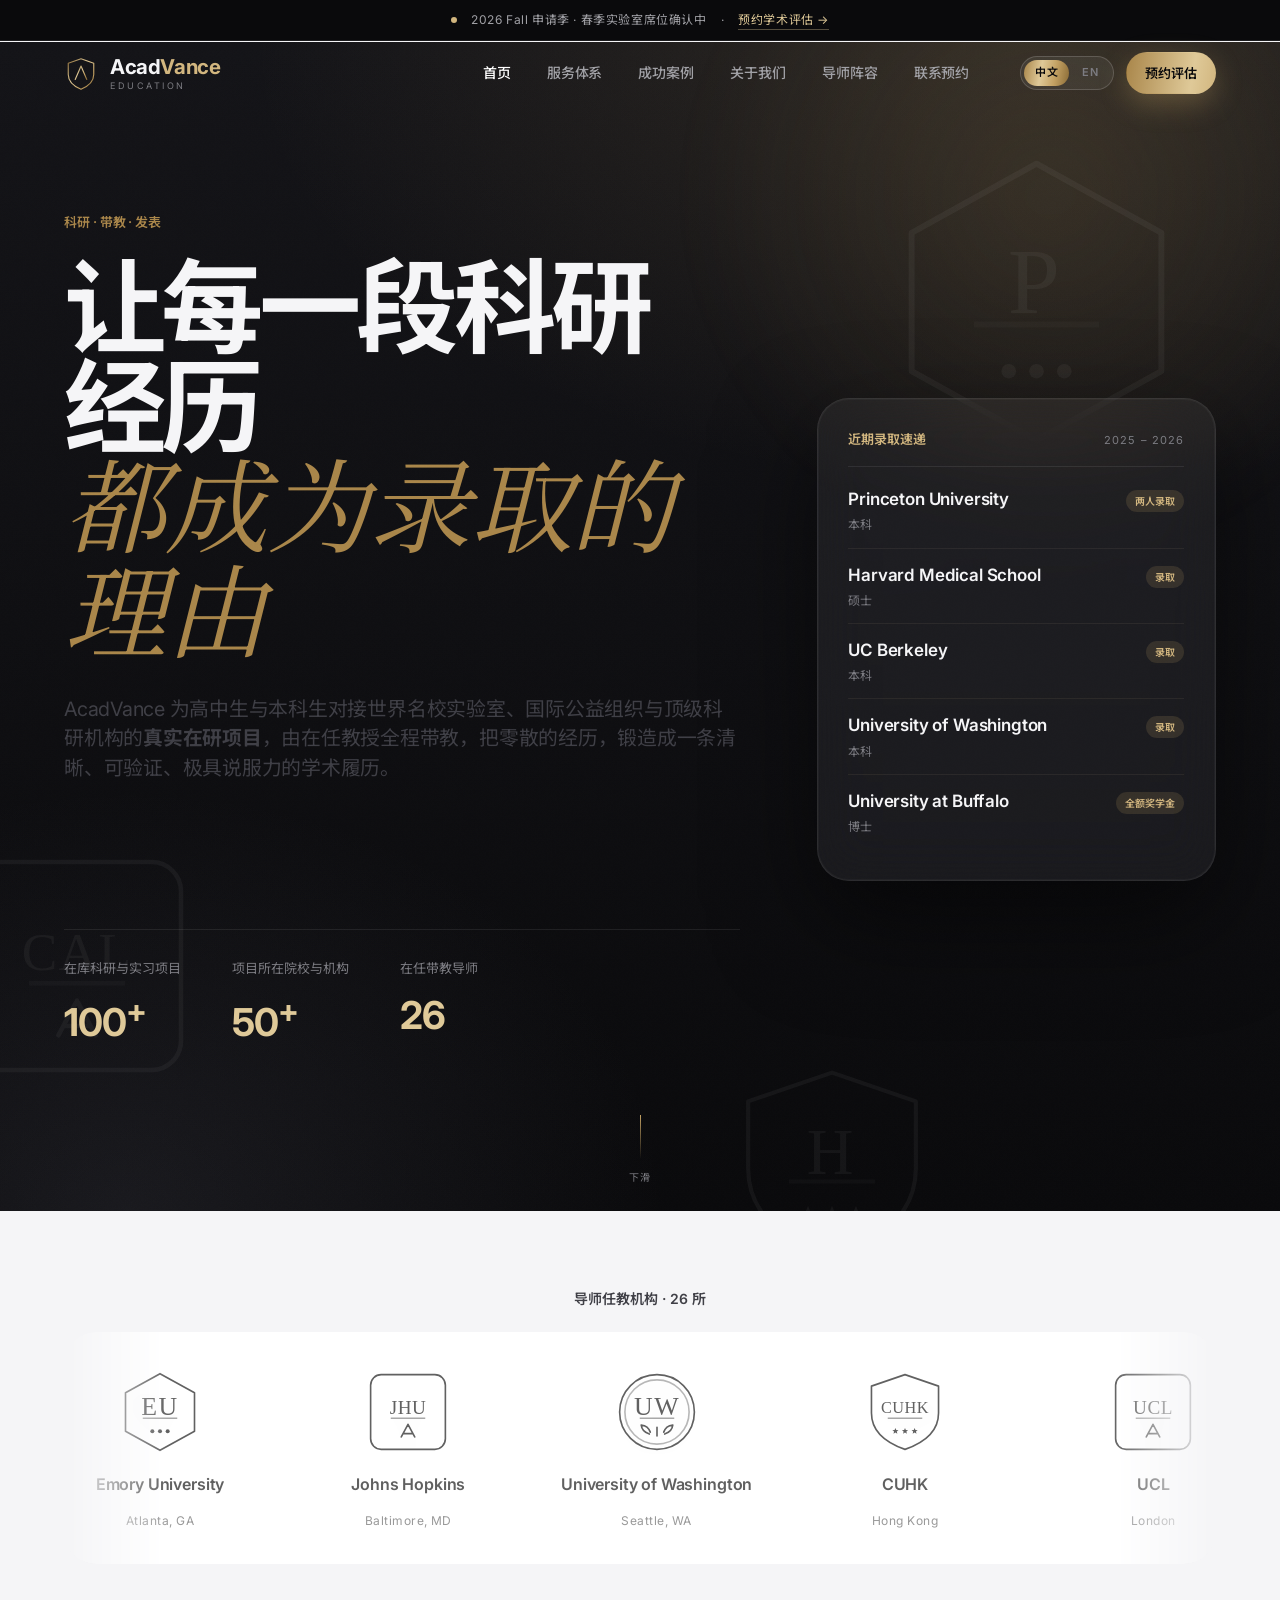
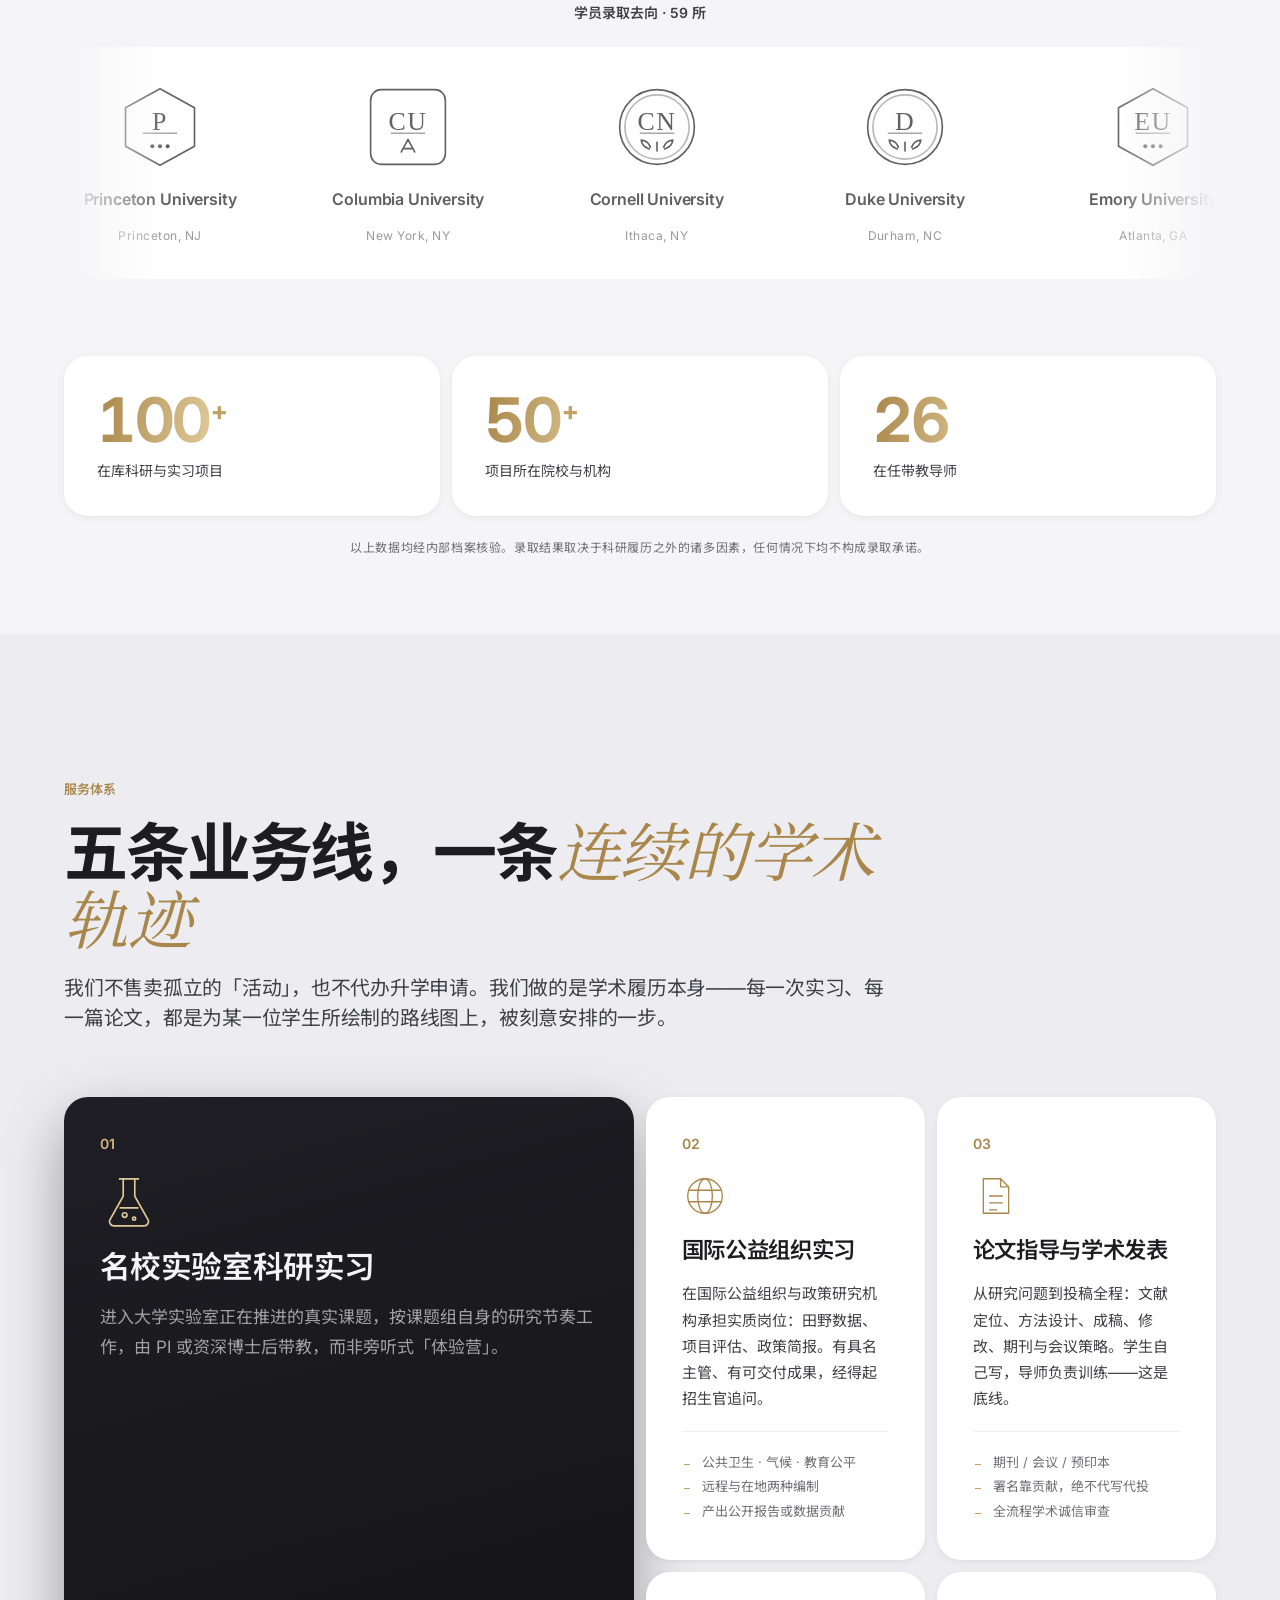
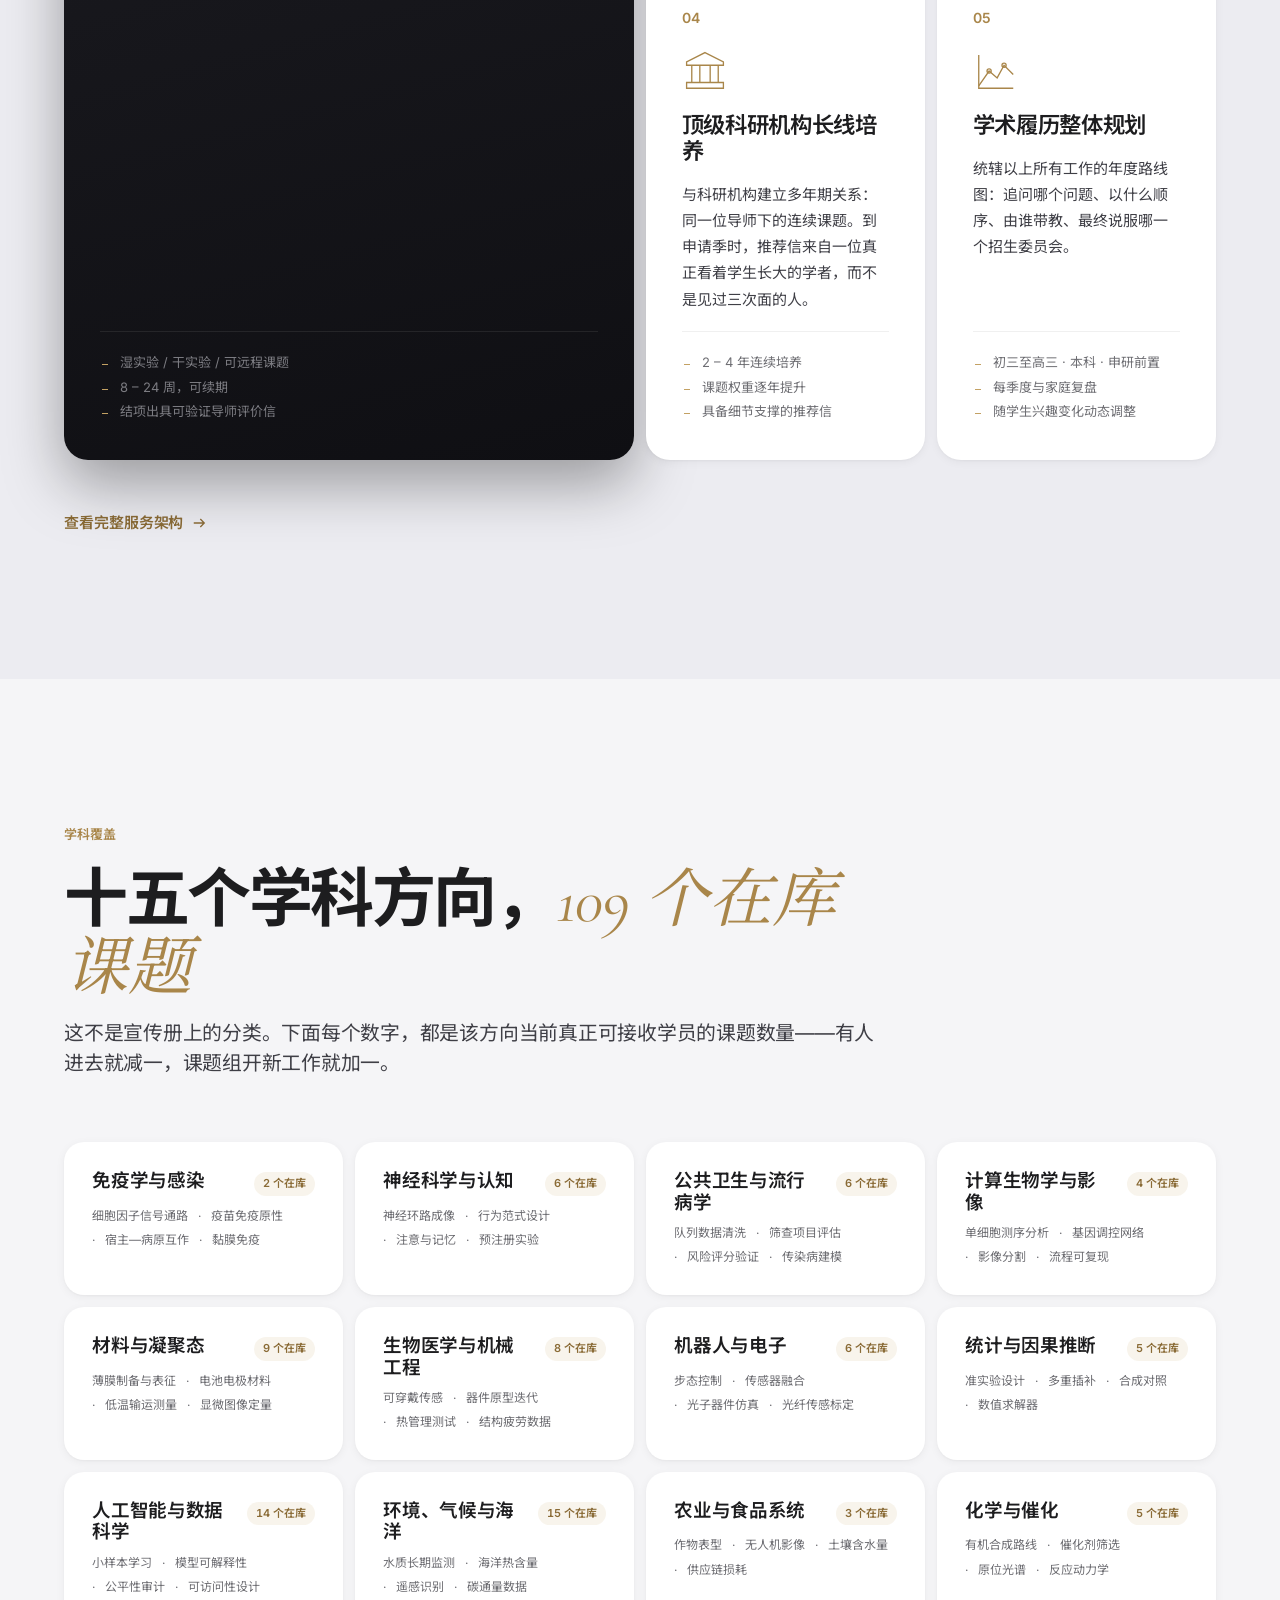
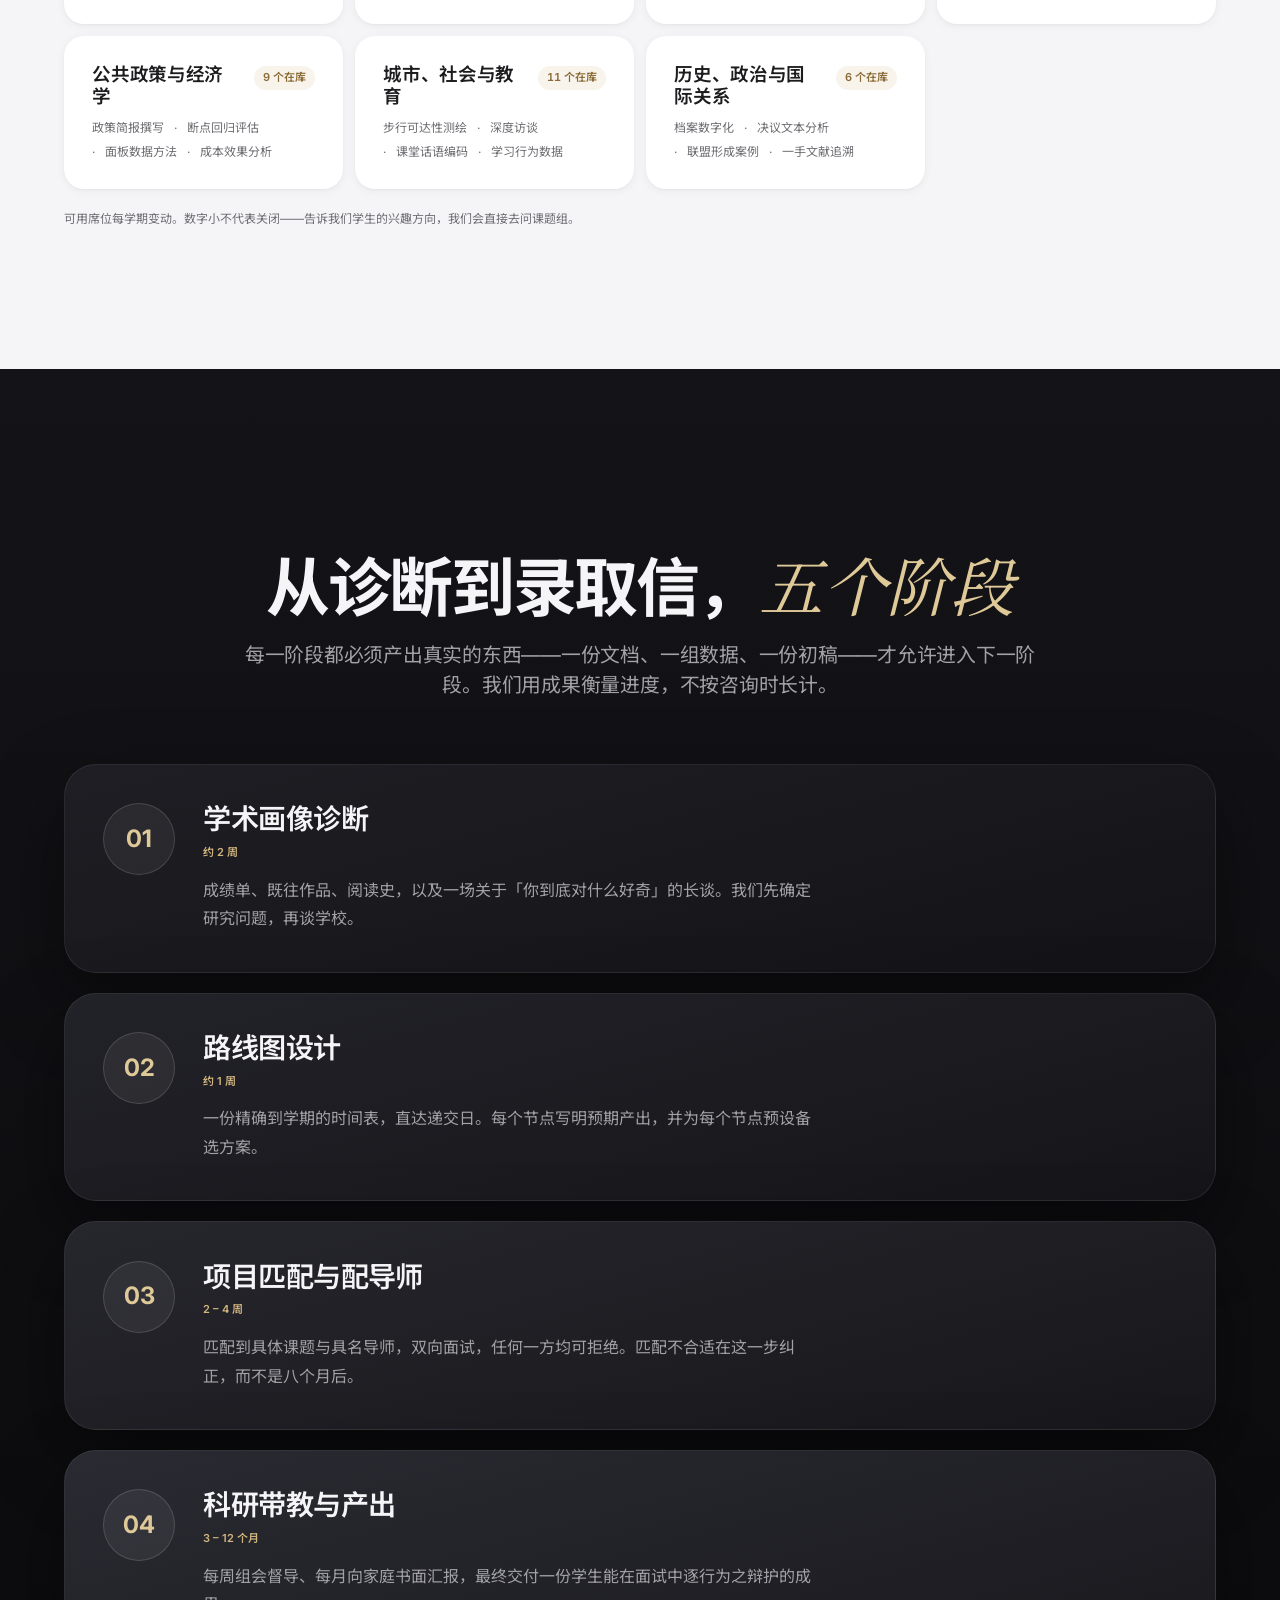
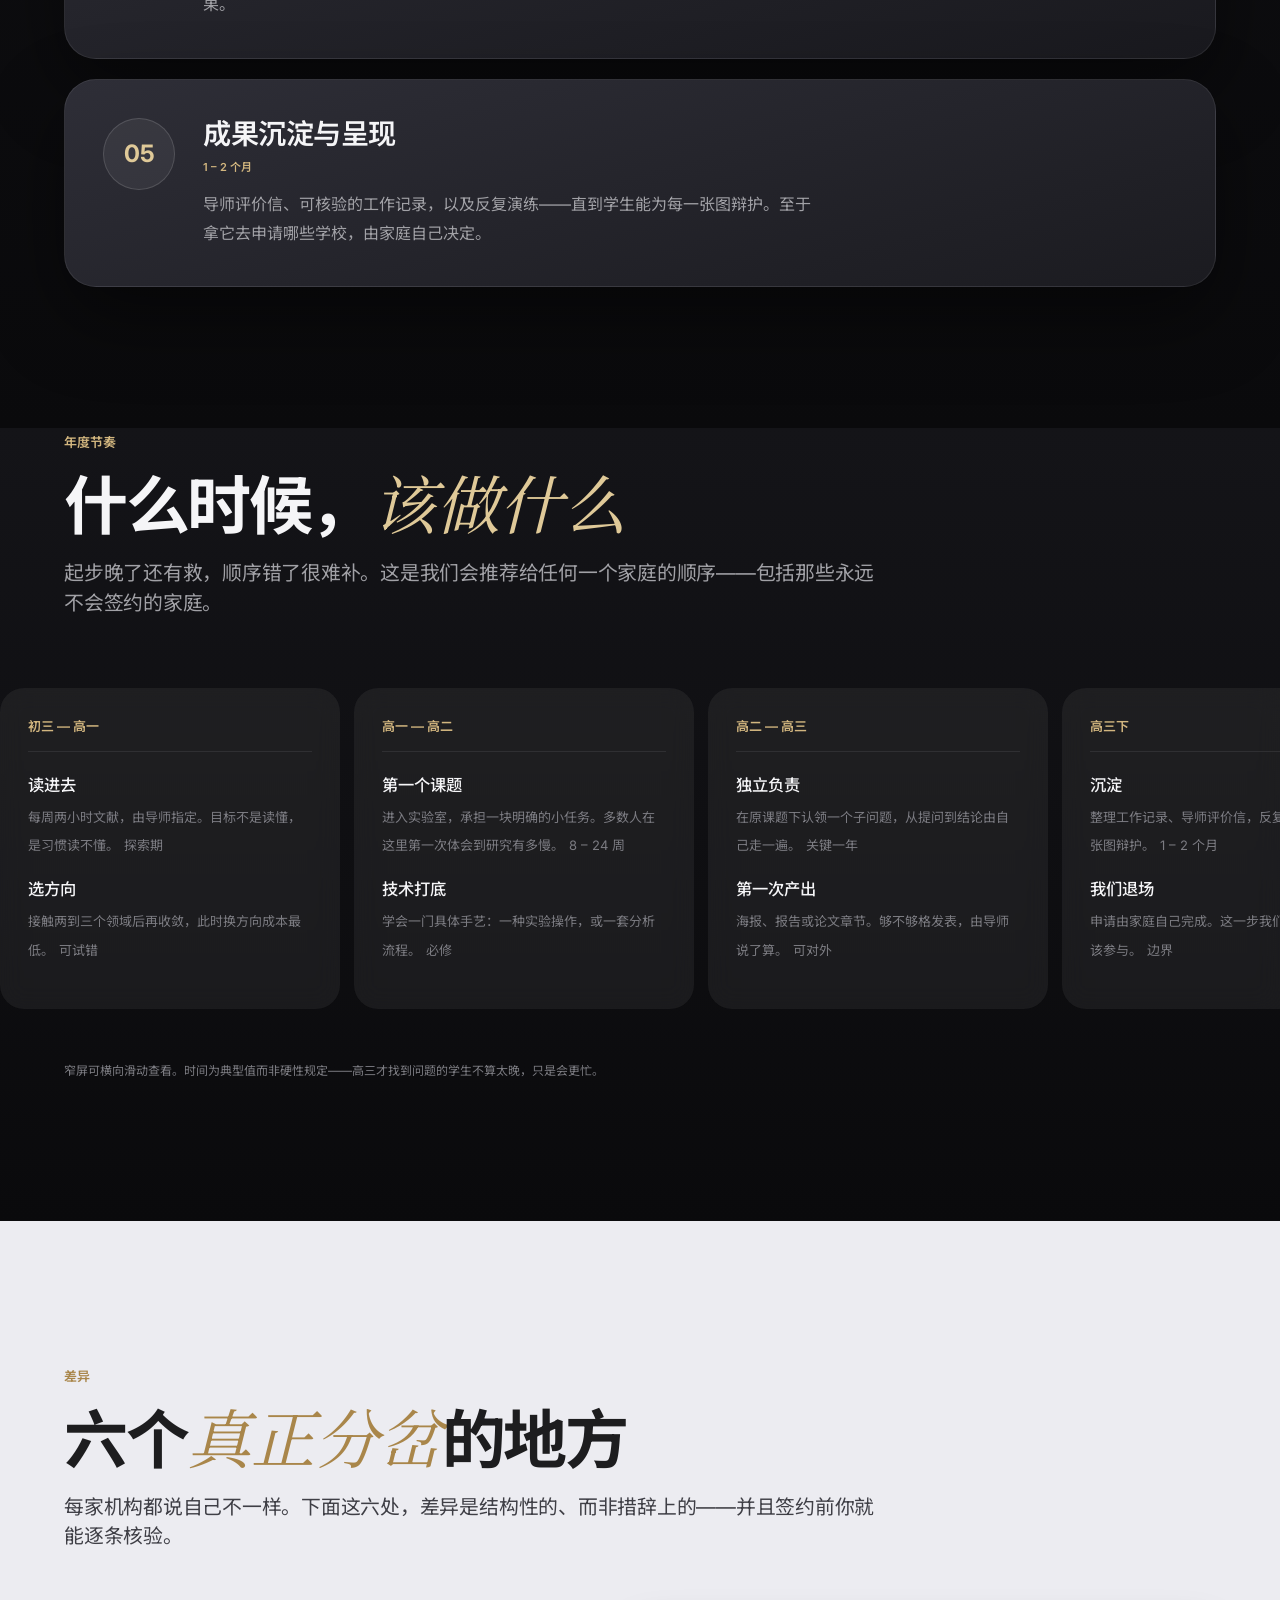
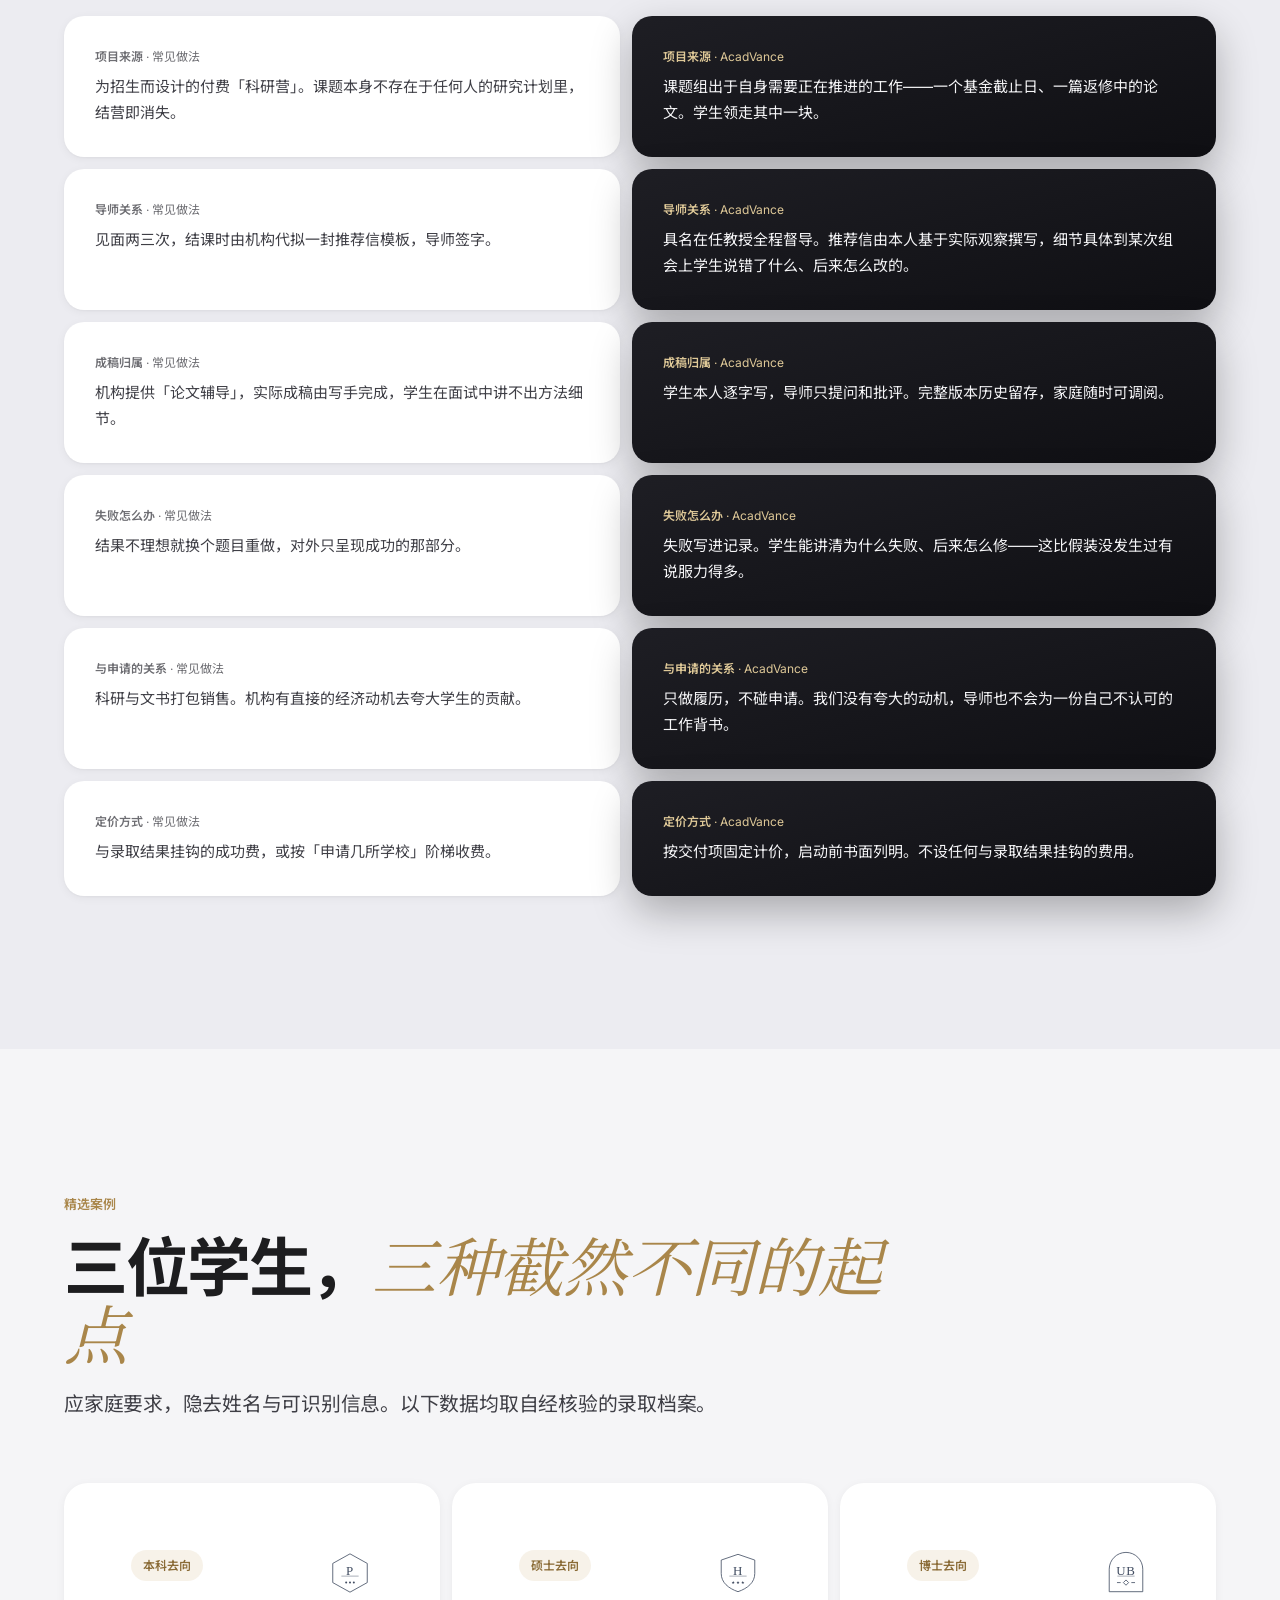
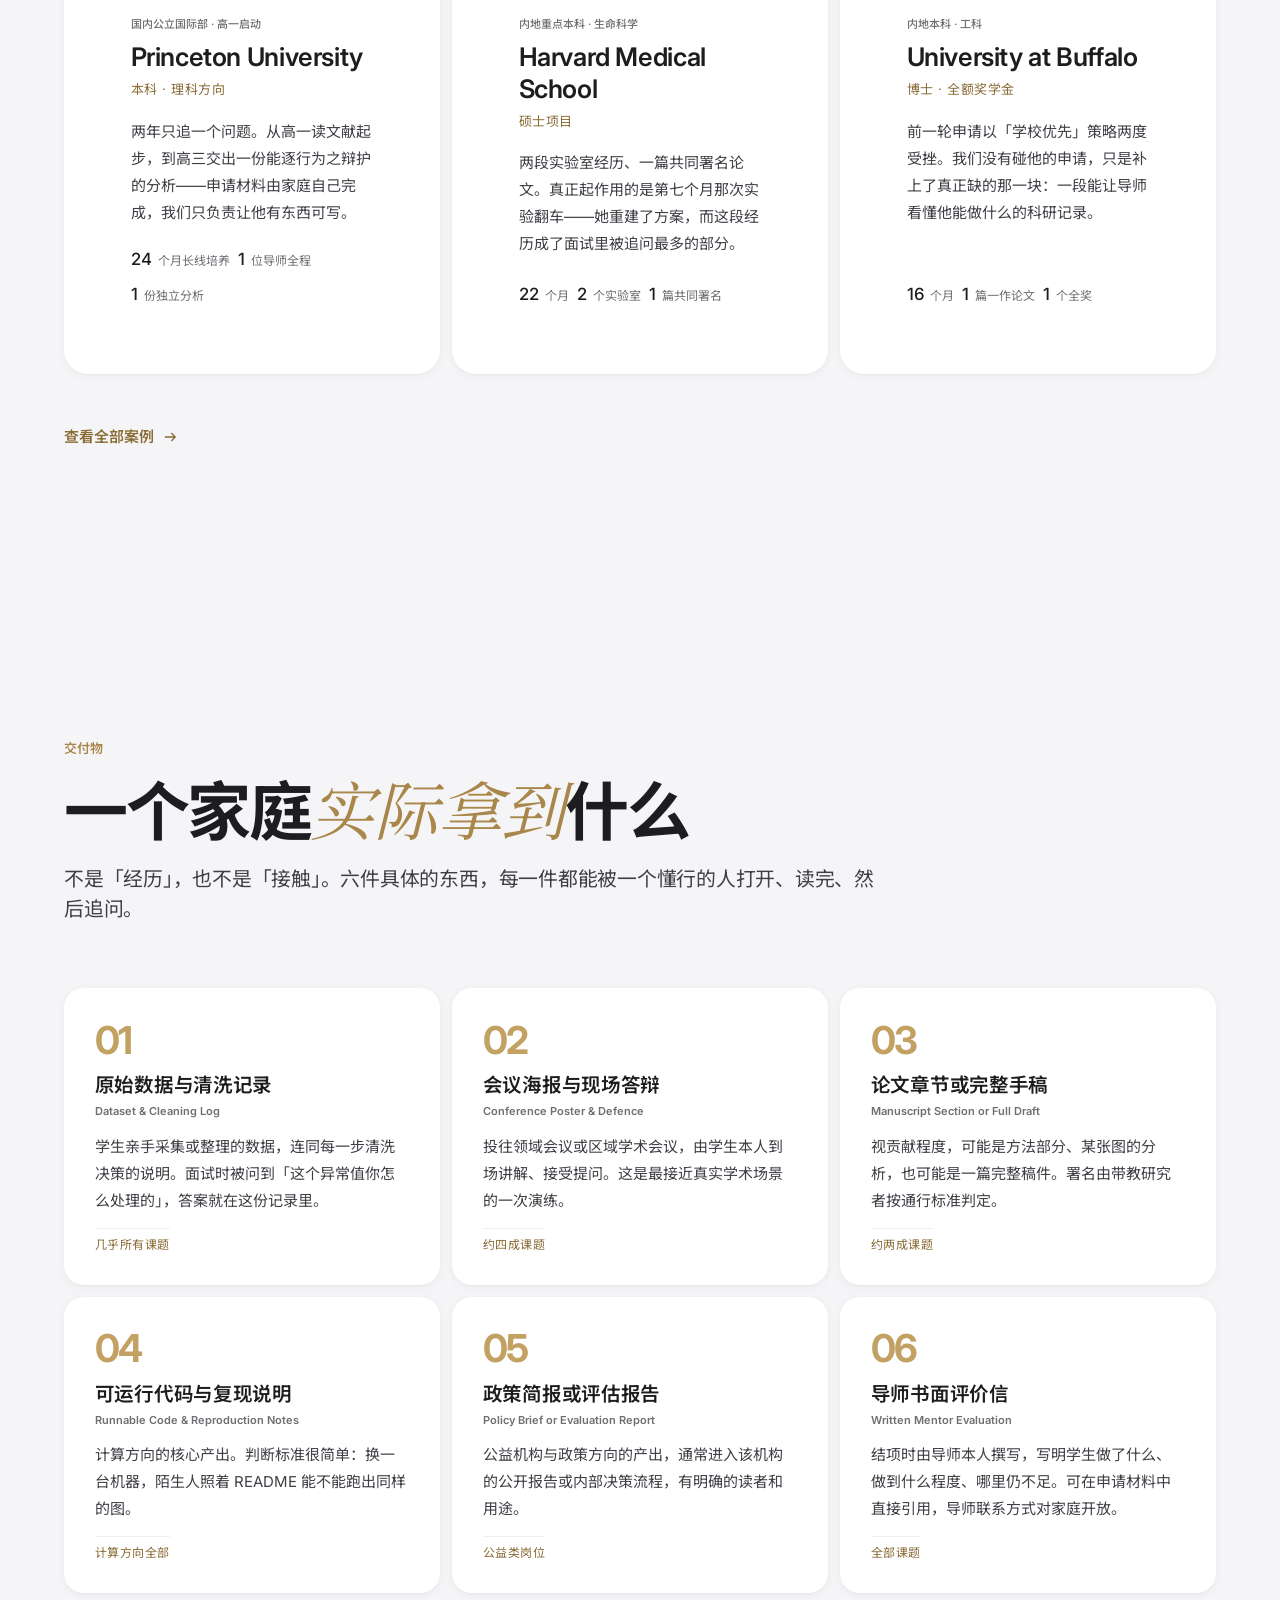
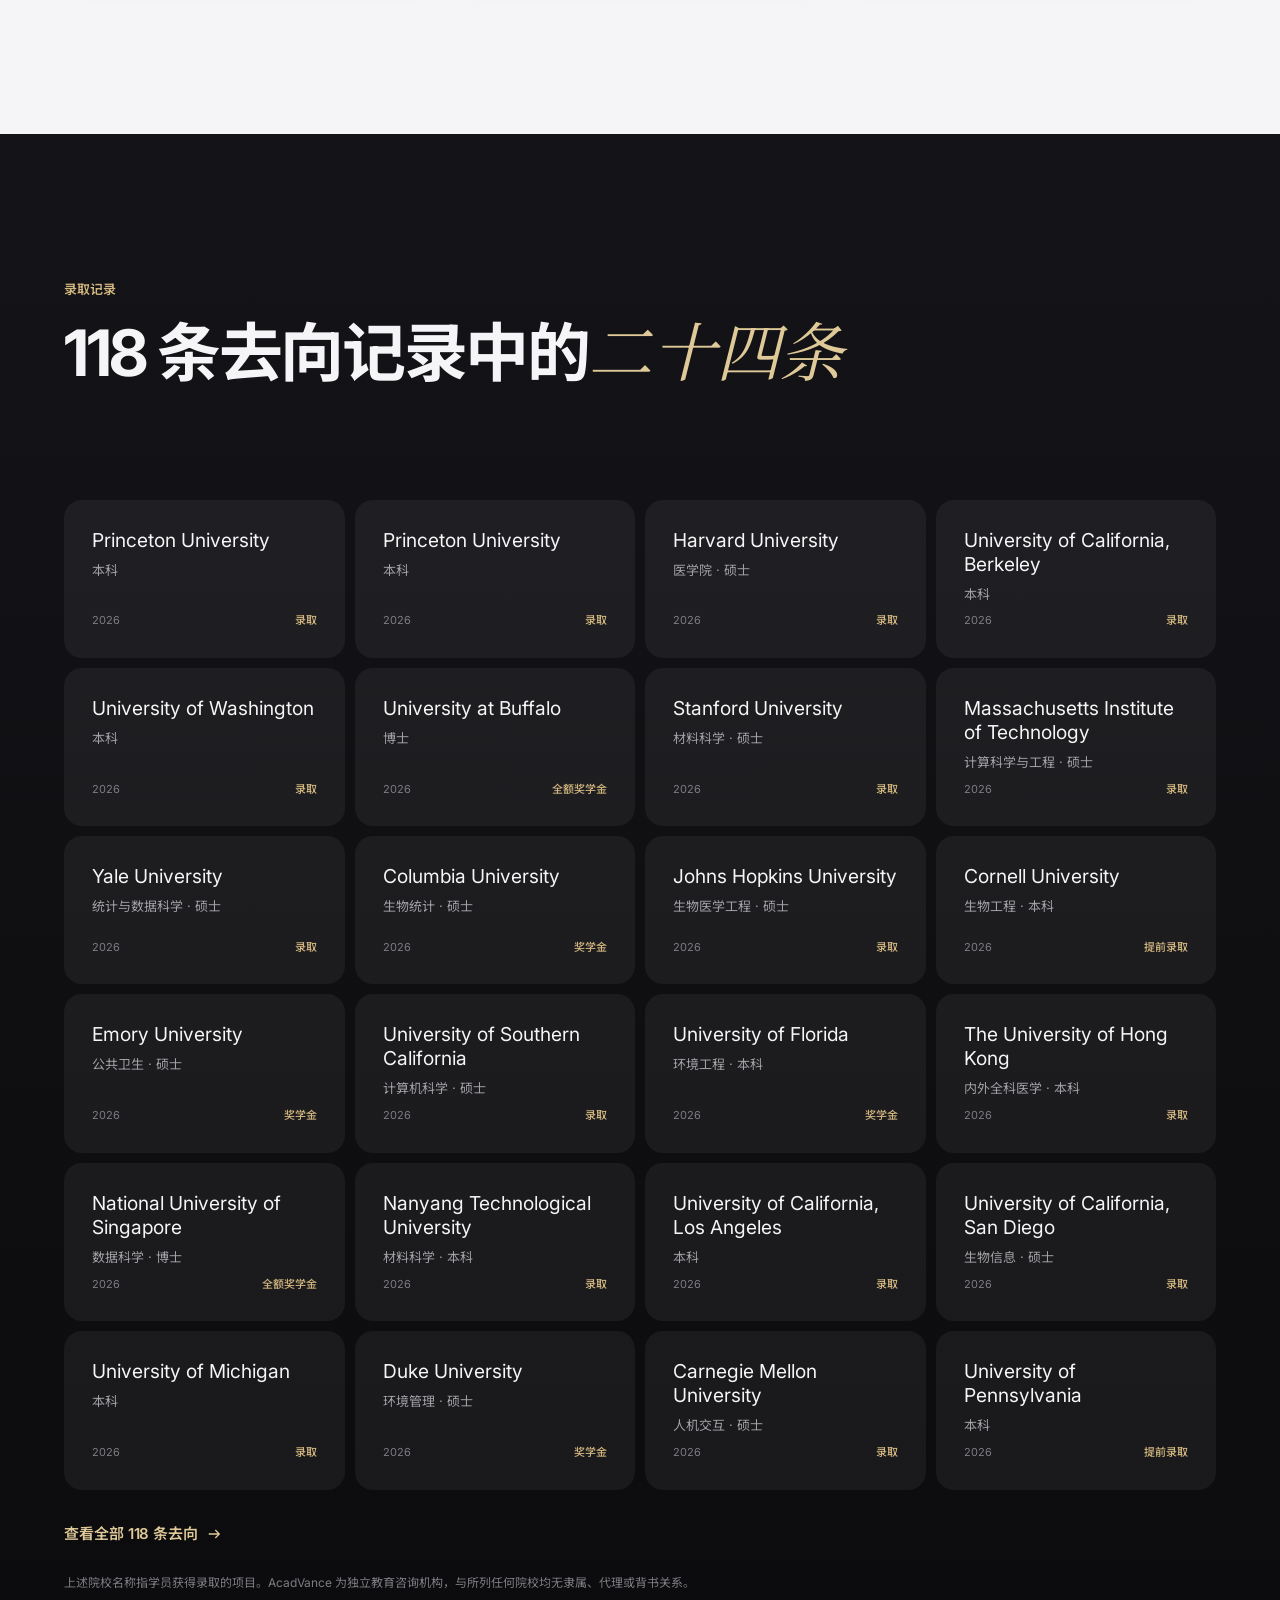
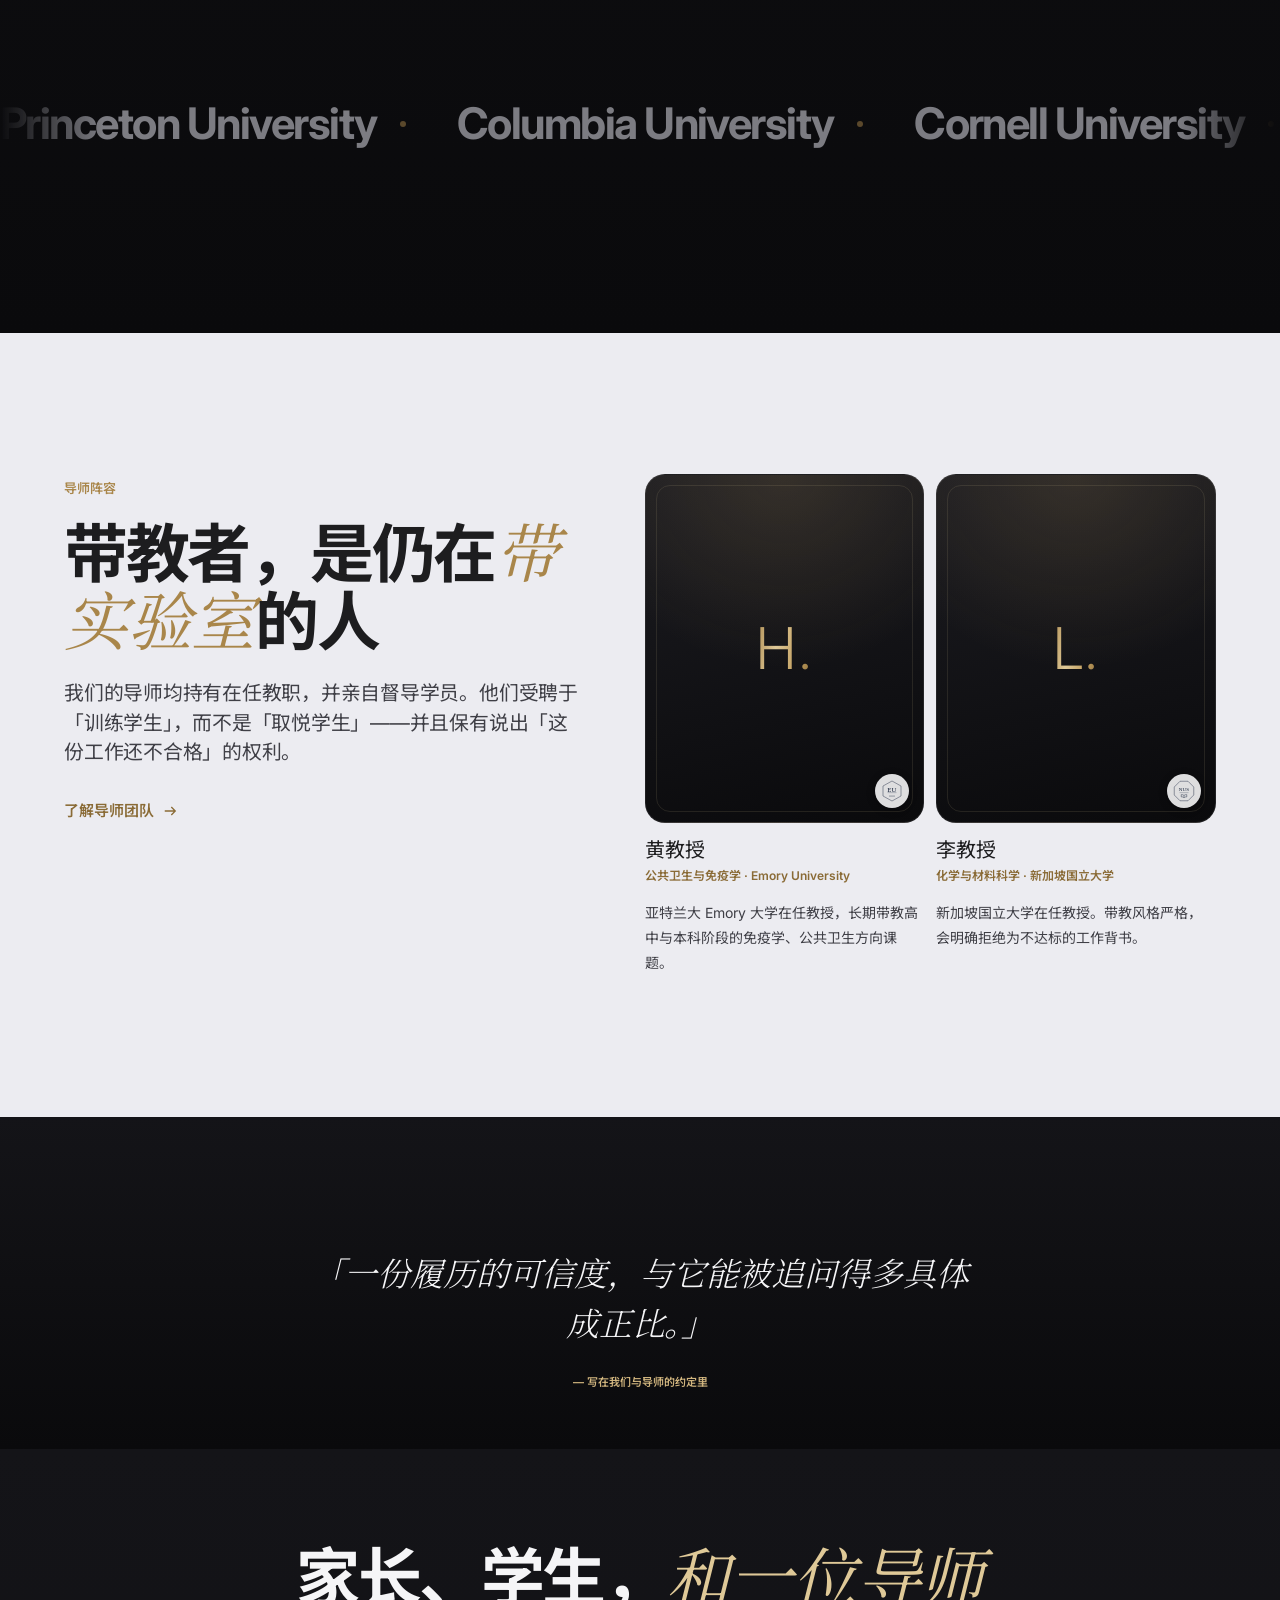
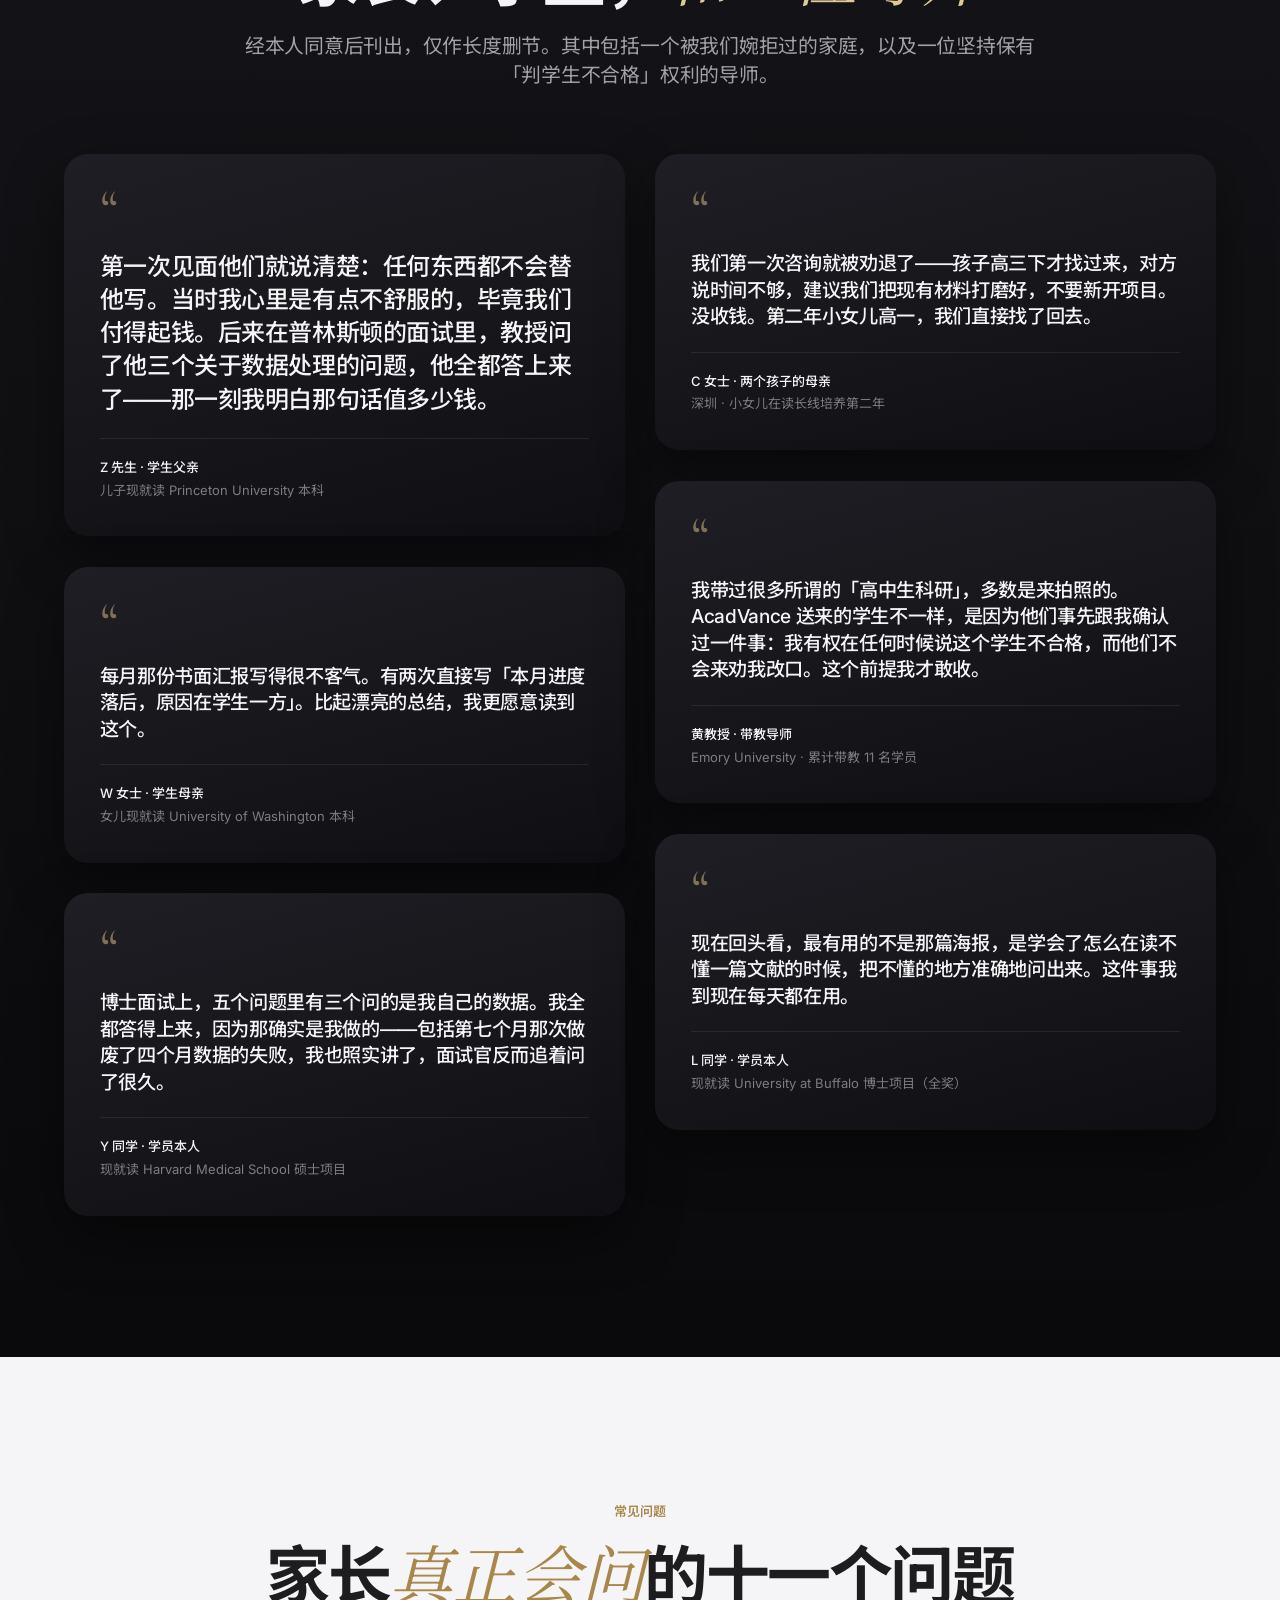
==== commit 2ac13b7e: "v2「Cupertino」：苹果式卡片化皮肤层 + 三种新交互 皮肤层 assets/css/apple.css（在 site.css 之后加载，可整层移除回退 v1-classic） - 令牌：#F" ====
--- a/index.html
+++ b/index.html
@@ -14,8 +14,9 @@
 <link rel="preconnect" href="https://fonts.gstatic.com" crossorigin>
 <link href="https://fonts.googleapis.com/css2?family=Cormorant+Garamond:ital,wght@0,300;0,400;0,500;0,600;1,300;1,400&family=Inter:wght@400;500;600&family=Noto+Serif+SC:wght@300;400;500&family=Noto+Sans+SC:wght@300;400;500&display=swap" rel="stylesheet">
 
-<link rel="stylesheet" href="assets/css/base.css">
-<link rel="stylesheet" href="assets/css/site.css">
+<link rel="stylesheet" href="assets/css/base.css?v=7e65edf9">
+<link rel="stylesheet" href="assets/css/site.css?v=a90ec53b">
+<link rel="stylesheet" href="assets/css/apple.css?v=05905d07">
 </head>
 
 <body>
@@ -1707,7 +1708,7 @@
   <svg width="15" height="15" viewBox="0 0 16 16" fill="none" stroke="currentColor" stroke-width="1.5" aria-hidden="true"><path d="M8 13V3M3.5 7.5 8 3l4.5 4.5"/></svg>
 </button>
 
-<script src="assets/js/i18n.js"></script>
-<script src="assets/js/site.js"></script>
+<script src="assets/js/i18n.js?v=a59823ed"></script>
+<script src="assets/js/site.js?v=eda5ae21"></script>
 </body>
 </html>
--- a/assets/css/site.css
+++ b/assets/css/site.css
@@ -1767,3 +1767,127 @@
   background: var(--gold-600);
   opacity: .5;
 }
+
+/* ==========================================================================
+   28. 机构紧凑横排（覆盖第 26 节的竖排卡）
+   ========================================================================== */
+.place-grid {
+  grid-template-columns: repeat(auto-fill, minmax(232px, 1fr));
+}
+.place {
+  grid-template-columns: 44px minmax(0, 1fr);
+  grid-template-rows: auto auto;
+  gap: 4px 14px;
+  align-items: center;
+  padding: 14px 16px;
+}
+.place img { width: 44px; height: 44px; grid-row: 1 / 3; opacity: .82; }
+.place__body { min-width: 0; }
+.place__name { font-size: 1rem; line-height: 1.25; white-space: nowrap; overflow: hidden; text-overflow: ellipsis; }
+.place__zh { margin-top: 1px; font-size: .6875rem; white-space: nowrap; overflow: hidden; text-overflow: ellipsis; }
+.place__field {
+  display: block;
+  margin-top: 3px;
+  font-size: .6875rem;
+  color: var(--gold-700);
+  white-space: nowrap; overflow: hidden; text-overflow: ellipsis;
+}
+.place__marks {
+  grid-column: 2;
+  display: flex;
+  flex-wrap: wrap;
+  gap: 5px;
+}
+.place__mark {
+  display: inline-flex;
+  align-items: baseline;
+  gap: 4px;
+  padding: 2px 8px;
+  border-radius: 999px;
+  font-size: .625rem;
+  font-weight: 600;
+  letter-spacing: .06em;
+  font-variant-numeric: tabular-nums;
+  border: 1px solid var(--line-2);
+  color: var(--text-2);
+}
+.place__mark i { font-style: normal; font-weight: 500; opacity: .7; }
+.place__mark--m { border-color: rgba(195,161,99,.5); background: rgba(195,161,99,.10); color: var(--gold-700); }
+.place__mark--r { border-color: rgba(34,55,79,.28); background: rgba(34,55,79,.06); color: var(--ink-700); }
+.place__mark--d { border-color: rgba(19,28,46,.18); }
+
+.place-region__title { font-size: 1.25rem; margin-top: 0; padding-bottom: 10px; margin-bottom: 12px; }
+.place-region { margin-top: clamp(26px, 3vw, 40px); }
+
+/* 图例 */
+.place-legend {
+  display: flex; flex-wrap: wrap; gap: 8px 18px;
+  margin-bottom: 26px;
+  font-size: .75rem; color: var(--text-3);
+}
+
+/* ==========================================================================
+   29. 案例档案展开
+   ========================================================================== */
+.case__toggle {
+  margin-top: 18px;
+  display: inline-flex;
+  align-items: center;
+  gap: 8px;
+  padding: 9px 0 3px;
+  font-size: .75rem;
+  font-weight: 600;
+  letter-spacing: .12em;
+  text-transform: uppercase;
+  color: var(--gold-700);
+  border-bottom: 1px solid rgba(169,134,74,.3);
+  transition: color .3s var(--ease), border-color .3s var(--ease);
+}
+.case__toggle:hover { color: var(--gold-600); border-color: var(--gold-500); }
+.case__toggle svg { transition: transform .45s var(--ease-out); }
+.case__toggle-close { display: none; }
+.case.is-open .case__toggle-open { display: none; }
+.case.is-open .case__toggle-close { display: inline; }
+.case.is-open .case__toggle svg { transform: rotate(180deg); }
+
+.case__archive {
+  display: grid;
+  grid-template-rows: 0fr;
+  transition: grid-template-rows .6s var(--ease-out);
+}
+.case__archive > dl { overflow: hidden; }
+.case.is-open .case__archive { grid-template-rows: 1fr; }
+.case__archive .narrative__phase {
+  grid-template-columns: 64px minmax(0, 1fr);
+  gap: 12px;
+  padding: 14px 0;
+}
+.case__archive .narrative__phase:first-child { margin-top: 18px; border-top: 1px solid var(--line); }
+.case__archive .narrative__phase dd { font-size: .875rem; line-height: 1.75; }
+.case__archive .narrative__phase dt { font-size: .625rem; padding-top: 4px; }
+
+/* 展开的卡片占满一行，读起来舒服 */
+@media (min-width: 1001px) { .case.is-open { grid-column: 1 / -1; } }
+.case.is-open .case__archive dl {
+  column-count: 1;
+}
+@media (min-width: 1001px) {
+  .case.is-open .case__body { display: grid; grid-template-columns: minmax(0, .9fr) minmax(0, 1.4fr); gap: 0 clamp(28px, 3.5vw, 56px); }
+  .case.is-open .case__from, .case.is-open .case__result, .case.is-open .case__prog,
+  .case.is-open .case__quote, .case.is-open .case__foot, .case.is-open .case__toggle { grid-column: 1; }
+  .case.is-open .case__archive { grid-column: 2; grid-row: 1 / 7; }
+  .case.is-open .case__archive .narrative__phase:first-child { margin-top: 0; border-top: 0; }
+}
+/* 展开态关掉倾斜，避免长卡片晃 */
+.case.is-open.tilt { transform: none !important; }
+
+/* 顶部四格数据条（案例页），压进上方深色页头 */
+.stats--4 { grid-template-columns: repeat(4, 1fr); }
+.on-paper-2 .stats, .section .stats.overlap-up { background: #fff; }
+.overlap-up { margin-top: calc(var(--section-y) * -0.5 - 30px); }
+
+/* 视差：漂浮徽记叠加滚动位移 */
+@keyframes hover-crest {
+  from { transform: translate3d(0, var(--py, 0px), 0) rotate(-4deg); }
+  to   { transform: translate3d(-2%, calc(3% + var(--py, 0px)), 0) rotate(5deg); }
+}
--- a/assets/css/apple.css
+++ b/assets/css/apple.css
@@ -0,0 +1,535 @@
+/* ==========================================================================
+   AcadVance — v2「Cupertino」皮肤层
+   --------------------------------------------------------------------------
+   在 base.css / site.css 之后加载，只覆盖外观与动效：
+   大留白 · 紧字距大标题 · 万物皆卡片 · Bento 网格 · 滚动堆叠 · 分段式筛选器
+   数据、双语、自检管线全部不动。回退：删掉本文件的 <link> 即回到 v1-classic。
+   ========================================================================== */
+
+/* ---------- 0. 令牌重定义 ---------- */
+:root {
+  --paper: #F5F5F7;
+  --paper-2: #ECECF1;
+  --paper-3: #E1E1E8;
+
+  --ink-950: #0A0A0C;
+  --ink-900: #111114;
+  --ink-850: #141418;
+  --ink-800: #1C1C21;
+  --ink-700: #26262D;
+  --ink-600: #3A3A44;
+
+  --text: #1D1D1F;
+  --text-2: #3F3F46;
+  --text-3: #6E6E73;
+  --on-dark: #F5F5F7;
+  --on-dark-2: #A1A1A6;
+  --on-dark-3: #7C7C82;
+
+  --line: rgba(0, 0, 0, .06);
+  --line-2: rgba(0, 0, 0, .10);
+  --line-dark: rgba(255, 255, 255, .08);
+  --line-dark-2: rgba(255, 255, 255, .16);
+
+  --grad-ink: linear-gradient(180deg, #141418 0%, #0A0A0C 100%);
+
+  --shadow-sm: 0 1px 2px rgba(0, 0, 0, .03), 0 2px 10px rgba(0, 0, 0, .05);
+  --shadow-md: 0 2px 4px rgba(0, 0, 0, .04), 0 14px 36px rgba(0, 0, 0, .09);
+  --shadow-lg: 0 4px 10px rgba(0, 0, 0, .05), 0 28px 72px rgba(0, 0, 0, .14);
+
+  --font-display: 'Inter', -apple-system, BlinkMacSystemFont, 'SF Pro Display', 'Segoe UI',
+                  'PingFang SC', 'Noto Sans SC', 'Microsoft YaHei', sans-serif;
+  --font-serif: 'Cormorant Garamond', 'Noto Serif SC', 'Songti SC', Georgia, serif;
+
+  --radius: 14px;
+  --radius-lg: 24px;
+  --radius-xl: 32px;
+
+  --section-y: clamp(96px, 11vw, 176px);
+  --ease-spring: cubic-bezier(.34, 1.4, .64, 1);
+  --nav-h: 64px;
+}
+
+body { font-size: 17px; line-height: 1.6; background: var(--paper); }
+
+/* ---------- 1. 排版 ---------- */
+.display-1 {
+  font-family: var(--font-display);
+  font-weight: 700;
+  font-size: clamp(3rem, 8vw, 6.75rem);
+  line-height: .98;
+  letter-spacing: -.045em;
+}
+.display-2 {
+  font-family: var(--font-display);
+  font-weight: 700;
+  font-size: clamp(2.25rem, 5vw, 4.1rem);
+  line-height: 1.02;
+  letter-spacing: -.038em;
+}
+.display-3 { font-family: var(--font-display); font-weight: 600; letter-spacing: -.028em; line-height: 1.12; }
+.display-4 { font-family: var(--font-display); font-weight: 600; letter-spacing: -.02em; }
+
+/* 金色斜体强调保留衬线——编辑气质 × 科技排版 */
+.accent-italic { font-family: var(--font-serif); font-weight: 400; letter-spacing: -.005em; }
+
+.eyebrow {
+  font-size: .8125rem;
+  font-weight: 600;
+  letter-spacing: -.005em;
+  text-transform: none;
+  color: var(--gold-600);
+  gap: 0;
+}
+.eyebrow::before, .eyebrow--center::after { display: none; }
+
+.lede {
+  font-size: clamp(1.125rem, 1.55vw, 1.4rem);
+  line-height: 1.48;
+  letter-spacing: -.012em;
+  font-weight: 400;
+}
+.section-head { max-width: 820px; }
+.section-head > * + * { margin-top: 18px; }
+
+/* 各类小标题统一到无衬线 */
+.svc__title, .matrix__name, .deliverable__name, .case__result, .mentor__name,
+.mentor-full__name, .place__name, .record__title, .flow__title, .quote__text,
+.faq__q, .principles h3, .offer-cell__school, .brand__name, .o-school,
+.crest__name, .place-region__title, .rhythm__item b, .hero__trust dd, .stat__num,
+.contact-line dd, .svc-detail__idx, .deliverable__n, .name-band__item, .mentor__initials, .flow__dot, .matrix__n {
+  font-family: var(--font-display);
+}
+.quote__text { font-weight: 500; letter-spacing: -.018em; line-height: 1.38; }
+.faq__q { font-weight: 600; letter-spacing: -.015em; }
+.record__title, .place__name, .mentor-full__name, .case__result, .svc__title, .matrix__name, .deliverable__name { font-weight: 600; letter-spacing: -.015em; }
+.stat__num { font-weight: 700; letter-spacing: -.045em; }
+.hero__trust dd { font-weight: 700; letter-spacing: -.03em; }
+.name-band__item { font-weight: 700; letter-spacing: -.035em; }
+.epigraph__text { font-family: var(--font-serif); }
+
+/* ---------- 2. 导航 ---------- */
+.nav.is-solid {
+  background: rgba(10, 10, 12, .68);
+  backdrop-filter: saturate(180%) blur(22px);
+  -webkit-backdrop-filter: saturate(180%) blur(22px);
+}
+.nav__inner { min-height: var(--nav-h); }
+.nav__link { font-weight: 500; letter-spacing: -.005em; font-size: .875rem; }
+.nav__link::after { display: none; }
+.nav__link.is-active { color: #fff; }
+.brand__name { font-weight: 700; letter-spacing: -.02em; }
+.brand__sub { letter-spacing: .28em; }
+.lang { border-color: var(--line-dark-2); background: rgba(255,255,255,.06); }
+.announce { font-size: .75rem; }
+
+/* ---------- 3. 按钮、徽章 ---------- */
+.btn {
+  border-radius: 999px;
+  padding: 14px 28px;
+  font-size: .9375rem;
+  font-weight: 600;
+  letter-spacing: -.005em;
+  transition: transform .5s var(--ease-spring), box-shadow .4s var(--ease), background-color .3s var(--ease), color .3s var(--ease);
+  will-change: transform;
+}
+.btn:hover { transform: translateY(-2px) scale(1.02); }
+.btn--gold { box-shadow: 0 10px 28px rgba(195, 161, 99, .32); }
+.btn--gold:hover { box-shadow: 0 16px 40px rgba(195, 161, 99, .42); }
+.btn--ghost-dark { background: rgba(255,255,255,.08); border-color: transparent; backdrop-filter: blur(10px); }
+.btn--ghost-dark:hover { background: rgba(255,255,255,.14); }
+.btn--ghost { background: rgba(0,0,0,.05); border-color: transparent; }
+.btn--sm { padding: 9px 18px; font-size: .8125rem; }
+.link-arrow { text-transform: none; letter-spacing: -.005em; font-size: .9375rem; border-bottom: 0; }
+
+.pill {
+  border-radius: 999px;
+  border: 0;
+  background: rgba(0, 0, 0, .05);
+  padding: 6px 12px;
+  font-size: .75rem;
+  letter-spacing: 0;
+  text-transform: none;
+  font-weight: 600;
+  color: var(--text-2);
+}
+.pill--gold { background: rgba(195,161,99,.14); color: var(--gold-700); }
+.on-dark .pill { background: rgba(255,255,255,.08); color: var(--on-dark-2); }
+.on-dark .pill--gold { background: rgba(195,161,99,.18); color: var(--gold-300); }
+
+/* ---------- 4. 卡片基元 ---------- */
+.card {
+  border: 0;
+  border-radius: var(--radius-lg);
+  background: #fff;
+  box-shadow: var(--shadow-sm);
+  padding: clamp(28px, 2.8vw, 40px);
+}
+.card--dark {
+  background: linear-gradient(165deg, #1E1E24 0%, #0F0F13 100%);
+  box-shadow: 0 20px 56px rgba(0, 0, 0, .45);
+  backdrop-filter: none;
+}
+.card--crown::before { display: none; }
+.card--hover { transition: transform .6s var(--ease-spring), box-shadow .5s var(--ease); }
+.card--hover:hover {
+  transform: translateY(-6px) scale(1.012);
+  border-color: transparent;
+  box-shadow: var(--shadow-lg);
+}
+.card--dark.card--hover:hover { box-shadow: 0 30px 80px rgba(0, 0, 0, .55), 0 0 0 1px rgba(214,194,148,.12) inset; }
+.tilt.card--hover:hover { transform: perspective(900px) rotateX(var(--rx, 0deg)) rotateY(var(--ry, 0deg)) translateY(-6px) scale(1.012); }
+.tilt::after { border-radius: var(--radius-lg); }
+
+/* 深色区块去纹理，走干净路线 */
+.texture-grid::before { display: none; }
+.texture-noise::after { opacity: .02; }
+.on-dark.section::before { display: none; }
+
+.on-paper-2 { background: var(--paper-2); }
+.rule-gold { display: none; }
+
+/* ---------- 5. Hero ---------- */
+.hero__bg {
+  background:
+    radial-gradient(110% 70% at 80% 0%, rgba(195,161,99,.14) 0%, transparent 55%),
+    radial-gradient(70% 60% at 10% 100%, rgba(120,120,140,.14) 0%, transparent 60%),
+    linear-gradient(180deg, #141418 0%, #0A0A0C 100%);
+}
+.hero__title { margin-top: 22px; }
+.hero__lede { max-width: 56ch; }
+.hero__trust { gap: clamp(28px, 4vw, 64px); border-top-color: var(--line-dark); }
+.hero__trust dt { letter-spacing: 0; text-transform: none; font-size: .8125rem; }
+.hero__trust dd { font-size: clamp(1.9rem, 3vw, 2.6rem); }
+.hero__aside {
+  border: 1px solid rgba(255,255,255,.08);
+  border-radius: var(--radius-xl);
+  background: rgba(255,255,255,.055);
+  backdrop-filter: blur(24px) saturate(160%);
+  -webkit-backdrop-filter: blur(24px) saturate(160%);
+  box-shadow: 0 40px 100px rgba(0,0,0,.5), 0 0 0 1px rgba(255,255,255,.03) inset;
+}
+.hero__aside-title { text-transform: none; letter-spacing: 0; font-weight: 600; font-size: .8125rem; }
+.offer-list .o-school { font-weight: 600; letter-spacing: -.01em; }
+.offer-list .o-tag { text-transform: none; letter-spacing: 0; border: 0; background: rgba(195,161,99,.16); font-weight: 600; }
+.scroll-hint { letter-spacing: .1em; }
+
+.page-hero { padding-bottom: clamp(72px, 8vw, 120px); }
+.page-hero__bg { background: radial-gradient(100% 90% at 85% 0%, rgba(195,161,99,.12), transparent 58%), linear-gradient(180deg, #141418, #0A0A0C); }
+.crumbs { letter-spacing: 0; }
+
+/* ---------- 6. 徽记墙 → 白色圆角画廊 ---------- */
+.crest-wall { background: transparent; padding-block: clamp(56px, 6vw, 88px) 0; }
+.crest-wall__head { letter-spacing: 0; text-transform: none; font-weight: 600; font-size: .875rem; color: var(--text-2); margin-bottom: 22px; }
+.crest-wall__head::before, .crest-wall__head::after { display: none; }
+.crest-wall .marquee {
+  margin-inline: auto;
+  max-width: calc(var(--container) - 2 * var(--gutter));
+  background: #fff;
+  border-radius: var(--radius-xl);
+  padding-block: 34px;
+  box-shadow: var(--shadow-sm);
+}
+.crest-wall__head--mid { margin-top: clamp(28px, 3vw, 44px); }
+.crest { opacity: .7; }
+.crest img { filter: drop-shadow(0 4px 10px rgba(0,0,0,.06)); }
+.crest__name { font-weight: 600; letter-spacing: -.01em; font-size: 1rem; }
+.crest__region { letter-spacing: .04em; text-transform: none; font-size: .75rem; }
+
+/* ---------- 7. 数据条 → Bento 四卡 ---------- */
+.stats {
+  gap: 12px;
+  background: transparent;
+  border: 0;
+  box-shadow: none;
+  border-radius: 0;
+}
+.stat {
+  background: #fff;
+  border: 0 !important;
+  border-radius: var(--radius-lg);
+  box-shadow: var(--shadow-sm);
+  text-align: left;
+  padding: clamp(26px, 2.6vw, 36px);
+}
+.on-dark .stat { background: rgba(255,255,255,.055); backdrop-filter: blur(12px); }
+.stat__num { font-size: clamp(2.6rem, 4.8vw, 4.2rem); }
+.stat__label { letter-spacing: 0; text-transform: none; font-size: .875rem; margin-top: 10px; color: var(--text-2); }
+.on-dark .stat__label { color: var(--on-dark-2); }
+.stats--3, .stats--4 { grid-template-columns: repeat(auto-fit, minmax(200px, 1fr)); }
+@media (max-width: 860px) { .stat:nth-child(-n+2) { border-bottom: 0 !important; } }
+
+/* ---------- 8. 服务 → Bento ---------- */
+.grid--3-2 {
+  grid-template-columns: repeat(4, minmax(0, 1fr));
+  grid-auto-rows: minmax(0, auto);
+  gap: 12px;
+}
+.grid--3-2 > * { grid-column: span 1; }
+.grid--3-2 > :nth-child(4), .grid--3-2 > :nth-child(5) { grid-column: span 1; }
+.grid--3-2 > :first-child {
+  grid-column: span 2;
+  grid-row: span 2;
+  background: linear-gradient(165deg, #1E1E24 0%, #0F0F13 100%);
+  color: var(--on-dark);
+  box-shadow: 0 24px 60px rgba(0,0,0,.35);
+}
+.grid--3-2 > :first-child .svc__title { color: var(--on-dark); font-size: clamp(1.6rem, 2.4vw, 2.2rem); }
+.grid--3-2 > :first-child .svc__desc { color: var(--on-dark-2); font-size: 1.0625rem; }
+.grid--3-2 > :first-child .svc__list { border-top-color: var(--line-dark); }
+.grid--3-2 > :first-child .svc__list li { color: var(--on-dark-3); }
+.grid--3-2 > :first-child .svc__icon { color: var(--gold-300); width: 58px; height: 58px; }
+.grid--3-2 > :first-child .svc__idx { color: var(--gold-400); }
+@media (max-width: 1000px) {
+  .grid--3-2 { grid-template-columns: repeat(2, 1fr); }
+  .grid--3-2 > :first-child { grid-column: span 2; grid-row: span 1; }
+}
+@media (max-width: 640px) { .grid--3-2, .grid--3-2 > :first-child { grid-template-columns: 1fr; grid-column: span 1; } }
+.svc__idx { letter-spacing: 0; font-weight: 600; }
+.svc__list li { line-height: 1.9; }
+
+.grid { gap: 12px; }
+
+/* ---------- 9. 学科矩阵 → 卡片 ---------- */
+.matrix { gap: 12px; background: transparent; border: 0; }
+.matrix__cell { border-radius: 20px; background: #fff; box-shadow: var(--shadow-sm); transition: transform .5s var(--ease-spring), box-shadow .4s var(--ease); }
+.matrix__cell:hover { background: #fff; transform: translateY(-4px); box-shadow: var(--shadow-md); }
+.matrix__n { letter-spacing: 0; font-weight: 600; background: rgba(195,161,99,.12); color: var(--gold-700); padding: 3px 9px; border-radius: 999px; }
+.matrix__subs li::before { display: none; }
+.matrix__subs li { padding-left: 0; }
+.matrix__subs li + li::before { content: '·'; position: static; margin-right: 10px; color: var(--text-3); display: inline; width: auto; height: auto; background: none; }
+
+/* ---------- 10. 方法论流程 → 滚动堆叠卡 ---------- */
+.flow { display: block; }
+.flow::before { display: none; }
+.flow__step {
+  position: sticky;
+  top: calc(var(--nav-h) + 28px);
+  display: grid;
+  grid-template-columns: 72px minmax(0, 1fr);
+  gap: 28px;
+  align-items: start;
+  text-align: left;
+  padding: clamp(28px, 3vw, 44px);
+  margin-bottom: 20px;
+  background: rgba(255,255,255,.06);
+  border: 1px solid rgba(255,255,255,.08);
+  border-radius: var(--radius-xl);
+  backdrop-filter: blur(20px) saturate(140%);
+  -webkit-backdrop-filter: blur(20px) saturate(140%);
+  box-shadow: 0 30px 80px rgba(0,0,0,.45);
+  transform-origin: 50% 0;
+  transform: scale(var(--stack-scale, 1));
+  opacity: var(--stack-opacity, 1);
+  transition: transform .25s linear, opacity .25s linear;
+}
+.flow__step:nth-child(1) { top: calc(var(--nav-h) + 28px); background: linear-gradient(165deg, #1E1E24, #131317); }
+.flow__step:nth-child(2) { top: calc(var(--nav-h) + 40px); background: linear-gradient(165deg, #222229, #151519); }
+.flow__step:nth-child(3) { top: calc(var(--nav-h) + 52px); background: linear-gradient(165deg, #26262D, #17171B); }
+.flow__step:nth-child(4) { top: calc(var(--nav-h) + 64px); background: linear-gradient(165deg, #2A2A32, #19191E); }
+.flow__step:nth-child(5) { top: calc(var(--nav-h) + 76px); background: linear-gradient(165deg, #2E2E37, #1B1B20); }
+.flow__step:last-child { margin-bottom: 0; }
+.flow__dot { margin: 0; width: 72px; height: 72px; font-size: 1.5rem; font-weight: 700; background: rgba(255,255,255,.06); border-color: rgba(255,255,255,.14); }
+.flow__title { font-size: clamp(1.4rem, 2.2vw, 1.9rem); font-weight: 600; letter-spacing: -.02em; }
+.flow__meta { letter-spacing: 0; text-transform: none; font-weight: 600; margin-top: 8px; }
+.flow__desc { font-size: 1rem; max-width: 62ch; margin-top: 14px; color: var(--on-dark-2); }
+@media (max-width: 900px) {
+  .flow__step { grid-template-columns: 56px 1fr; gap: 18px; padding-bottom: 28px; }
+  .flow__dot { width: 56px; height: 56px; font-size: 1.2rem; }
+}
+
+/* ---------- 11. 年度节奏 → 横向 snap 画廊 ---------- */
+.rhythm {
+  display: flex;
+  gap: 14px;
+  overflow-x: auto;
+  scroll-snap-type: x mandatory;
+  scrollbar-width: none;
+  padding: 6px var(--gutter) 28px;
+  margin-inline: calc(var(--gutter) * -1);
+}
+.rhythm::-webkit-scrollbar { display: none; }
+.rhythm__col {
+  flex: 0 0 min(78vw, 340px);
+  scroll-snap-align: start;
+  border: 0;
+  padding: 28px;
+  background: rgba(255,255,255,.06);
+  border-radius: var(--radius-lg);
+  backdrop-filter: blur(12px);
+  transition: transform .5s var(--ease-spring), background-color .3s var(--ease);
+}
+.rhythm__col:hover { transform: translateY(-6px); background: rgba(255,255,255,.09); }
+.rhythm__col:first-child { padding-left: 28px; }
+.rhythm__grade { letter-spacing: 0; text-transform: none; font-weight: 600; font-size: .8125rem; }
+.rhythm__tag { text-transform: none; letter-spacing: 0; }
+
+/* ---------- 12. 对照表 → 成对卡片 ---------- */
+.compare { border: 0; background: transparent; overflow: visible; box-shadow: none; }
+.compare__head { display: none; }
+.compare__row { gap: 12px; margin-bottom: 12px; }
+.compare__row > * { border: 0 !important; border-radius: 20px; background: #fff; box-shadow: var(--shadow-sm); padding: clamp(24px, 2.4vw, 32px); }
+.compare__row > :last-child { background: linear-gradient(165deg, #1E1E24, #0F0F13); color: var(--on-dark); box-shadow: 0 16px 40px rgba(0,0,0,.28); }
+.compare__row > :last-child p { color: var(--on-dark); }
+.compare__row > :last-child .compare__label { color: var(--gold-300); }
+.compare__label { text-transform: none; letter-spacing: 0; font-weight: 600; font-size: .75rem; }
+.compare__row > :first-child .compare__label::after { content: ' · 常见做法'; font-weight: 400; }
+.compare__row > :last-child .compare__label::after { content: ' · AcadVance'; font-weight: 400; }
+html[lang='en'] .compare__row > :first-child .compare__label::after { content: ' · common practice'; }
+html[lang='en'] .compare__row > :last-child .compare__label::after { content: ' · AcadVance'; }
+
+/* ---------- 13. 交付物 → 六卡 ---------- */
+.deliverables { display: grid; grid-template-columns: repeat(3, minmax(0, 1fr)); gap: 12px; border: 0; }
+@media (max-width: 1000px) { .deliverables { grid-template-columns: repeat(2, 1fr); } }
+@media (max-width: 640px) { .deliverables { grid-template-columns: 1fr; } }
+.deliverable {
+  display: flex; flex-direction: column; gap: 14px;
+  border: 0; border-radius: 20px; background: #fff; box-shadow: var(--shadow-sm);
+  padding: clamp(24px, 2.4vw, 32px) !important;
+  transition: transform .5s var(--ease-spring), box-shadow .4s var(--ease);
+}
+.deliverable:hover { background: #fff; transform: translateY(-5px); box-shadow: var(--shadow-md); }
+.deliverable__n { font-size: 2.4rem; color: var(--gold-500); font-weight: 700; letter-spacing: -.04em; }
+.deliverable__en { text-transform: none; letter-spacing: 0; }
+.deliverable__who { white-space: normal; padding-top: 6px; border-top: 1px solid var(--line); margin-top: auto; }
+
+/* ---------- 14. 录取墙、大字带 ---------- */
+.offer-wall { gap: 10px; background: transparent; border: 0; border-radius: 0; overflow: visible; }
+.offer-cell { border-radius: 18px; background: rgba(255,255,255,.055); transition: transform .5s var(--ease-spring), background-color .3s var(--ease); }
+.offer-cell:hover { background: rgba(255,255,255,.09); transform: translateY(-4px); }
+.offer-cell__meta { letter-spacing: 0; text-transform: none; }
+.name-band { border: 0; }
+
+/* ---------- 15. 筛选器 → 分段控制 ---------- */
+.filters {
+  position: relative;
+  display: inline-flex;
+  flex-wrap: wrap;
+  gap: 2px;
+  padding: 4px;
+  border: 0;
+  border-radius: 999px;
+  background: rgba(0, 0, 0, .055);
+  margin-bottom: 32px;
+}
+.filter {
+  position: relative;
+  z-index: 1;
+  border: 0;
+  padding: 9px 16px;
+  font-size: .875rem;
+  font-weight: 500;
+  letter-spacing: -.005em;
+  color: var(--text-2);
+  background: transparent;
+  transition: color .25s var(--ease);
+}
+.filter:hover { color: var(--text); border-color: transparent; }
+.filter.is-active { background: transparent; color: var(--text); }
+.filter__count { opacity: .45; margin-left: 6px; font-size: .75rem; }
+.filters__thumb {
+  position: absolute;
+  z-index: 0;
+  top: 4px; left: 0;
+  height: calc(100% - 8px);
+  width: 0;
+  border-radius: 999px;
+  background: #fff;
+  box-shadow: 0 1px 2px rgba(0,0,0,.08), 0 4px 12px rgba(0,0,0,.08);
+  transition: transform .5s var(--ease-spring), width .5s var(--ease-spring), opacity .2s;
+  opacity: 0;
+}
+.filters.has-thumb .filters__thumb { opacity: 1; }
+.filters--dark { background: rgba(255,255,255,.08); }
+.filters--dark .filter { color: var(--on-dark-2); }
+.filters--dark .filter:hover, .filters--dark .filter.is-active { color: #fff; }
+.filters--dark .filters__thumb { background: rgba(255,255,255,.16); box-shadow: none; }
+.filters--dark .filter.is-active { background: transparent; }
+
+/* ---------- 16. 项目档案 → 装进卡片 ---------- */
+[data-filter-grid="records"] { background: #fff; border-radius: var(--radius-lg); padding: 10px clamp(18px, 2.4vw, 32px) 4px; box-shadow: var(--shadow-sm); }
+.records { border-top: 0; }
+.record { border-radius: 12px; padding: 16px 12px; margin-inline: -12px; }
+.record:hover { background: var(--paper); }
+.record__id { letter-spacing: 0; font-weight: 600; }
+.records__head { letter-spacing: 0; text-transform: none; padding: 12px 0 8px; }
+.record__host small { text-transform: none; letter-spacing: 0; }
+
+/* ---------- 17. 案例卡、深度复盘 ---------- */
+.case { border-radius: var(--radius-lg); }
+.case__from { letter-spacing: 0; text-transform: none; font-weight: 500; }
+.case__toggle { text-transform: none; letter-spacing: 0; font-size: .875rem; border-bottom: 0; background: rgba(195,161,99,.12); padding: 9px 16px; border-radius: 999px; }
+.case__toggle:hover { background: rgba(195,161,99,.2); }
+.narrative {
+  background: #fff; border: 0; border-radius: var(--radius-xl);
+  padding: clamp(28px, 3vw, 44px); margin-bottom: 14px; box-shadow: var(--shadow-sm);
+}
+.narrative__phase dt { text-transform: none; letter-spacing: 0; font-weight: 600; }
+.narrative__phase { border-top-style: solid; }
+
+/* ---------- 18. 导师、机构 ---------- */
+.mentor-full {
+  background: #fff; border: 0 !important; border-radius: var(--radius-xl);
+  padding: clamp(28px, 3vw, 40px); margin-bottom: 12px; box-shadow: var(--shadow-sm);
+  transition: transform .5s var(--ease-spring), box-shadow .4s var(--ease);
+}
+.mentor-full:hover { transform: translateY(-3px); box-shadow: var(--shadow-md); }
+.mentor-full__field { text-transform: none; letter-spacing: 0; }
+.mentor-spec { gap: 8px; background: transparent; border: 0; }
+.mentor-spec > div { background: var(--paper); border-radius: 14px; }
+.mentor-spec dt { text-transform: none; letter-spacing: 0; }
+.mentor__portrait { border-radius: 20px; }
+.mentor__portrait::after { border-radius: 14px; }
+.mentor__role { text-transform: none; letter-spacing: 0; font-weight: 600; }
+
+.place-grid { gap: 10px; background: transparent; border: 0; overflow: visible; }
+.place { border-radius: 18px; box-shadow: var(--shadow-sm); transition: transform .5s var(--ease-spring), box-shadow .4s var(--ease); }
+.place:hover { background: #fff; transform: translateY(-3px); box-shadow: var(--shadow-md); }
+.place__mark { border: 0; background: rgba(0,0,0,.05); letter-spacing: 0; }
+.place-region__title { border-bottom: 0; font-weight: 600; letter-spacing: -.02em; font-size: 1.35rem; }
+.place-region__n { letter-spacing: 0; }
+
+/* ---------- 19. 问答、原则、服务详解 ---------- */
+.faq { border-top: 0; display: grid; gap: 10px; }
+.faq__item { background: #fff; border: 0; border-radius: 20px; padding: 0 clamp(20px, 2.4vw, 30px); box-shadow: var(--shadow-sm); transition: box-shadow .3s var(--ease); }
+.faq__item.is-open { box-shadow: var(--shadow-md); }
+.faq__q { padding: 22px 0; font-size: clamp(1.05rem, 1.4vw, 1.2rem); }
+.faq__sign { width: 26px; height: 26px; border-radius: 50%; background: rgba(0,0,0,.05); }
+.faq__sign::before { width: 12px; left: 7px; }
+.faq__sign::after { height: 12px; top: 7px; }
+.faq__a p { padding-bottom: 24px; }
+
+.principles li { background: #fff; border: 0; border-radius: 20px; padding: 26px 28px 26px 76px; margin-bottom: 10px; box-shadow: var(--shadow-sm); }
+.principles li::before { left: 28px; top: 28px; letter-spacing: 0; font-weight: 700; font-size: 1rem; }
+.on-dark .principles li { background: rgba(255,255,255,.055); box-shadow: none; }
+.principles h3 { font-family: var(--font-display); font-weight: 600; letter-spacing: -.015em; }
+
+.svc-detail { background: #fff; border: 0 !important; border-radius: var(--radius-xl); padding: clamp(28px, 3vw, 44px); margin-bottom: 14px; box-shadow: var(--shadow-sm); }
+.svc-detail__idx { color: var(--gold-400); font-weight: 700; letter-spacing: -.04em; }
+.spec dt { text-transform: none; letter-spacing: 0; font-weight: 600; }
+
+.grid--1 > div { border-radius: 20px !important; box-shadow: var(--shadow-sm); }
+.grid--1 { gap: 10px !important; background: transparent !important; border: 0 !important; }
+
+/* ---------- 20. 表单、联系、页脚 ---------- */
+.field input, .field select, .field textarea { border-radius: 14px; background: rgba(255,255,255,.06); border-color: transparent; padding: 15px 18px; }
+.field input:focus, .field select:focus, .field textarea:focus { background: rgba(255,255,255,.09); border-color: var(--gold-500); }
+.field > label { text-transform: none; letter-spacing: 0; font-weight: 600; font-size: .8125rem; }
+.contact-line dt { text-transform: none; letter-spacing: 0; font-weight: 600; }
+.form__status { border-radius: 14px; }
+.footer { border-top: 0; }
+.footer__col h4 { text-transform: none; letter-spacing: 0; font-weight: 600; font-size: .875rem; }
+.to-top { border-radius: 999px; background: rgba(255,255,255,.08); border-color: transparent; }
+
+/* ---------- 21. CTA ---------- */
+.cta__bg { background: radial-gradient(70% 120% at 50% 0%, rgba(195,161,99,.18), transparent 60%), linear-gradient(180deg, #141418, #0A0A0C); }
+.cta__note { letter-spacing: 0; }
+
+/* ---------- 22. 进场：卡片轻微放大 ---------- */
+[data-reveal] { transform: translateY(22px) scale(.985); }
+[data-reveal].is-in { transform: none; }
+
+/* ---------- 23. 引文、评价 ---------- */
+.quote__mark { font-family: var(--font-serif); }
+.quote__who { letter-spacing: 0; }
+.epigraph__by { text-transform: none; letter-spacing: 0; font-weight: 600; }
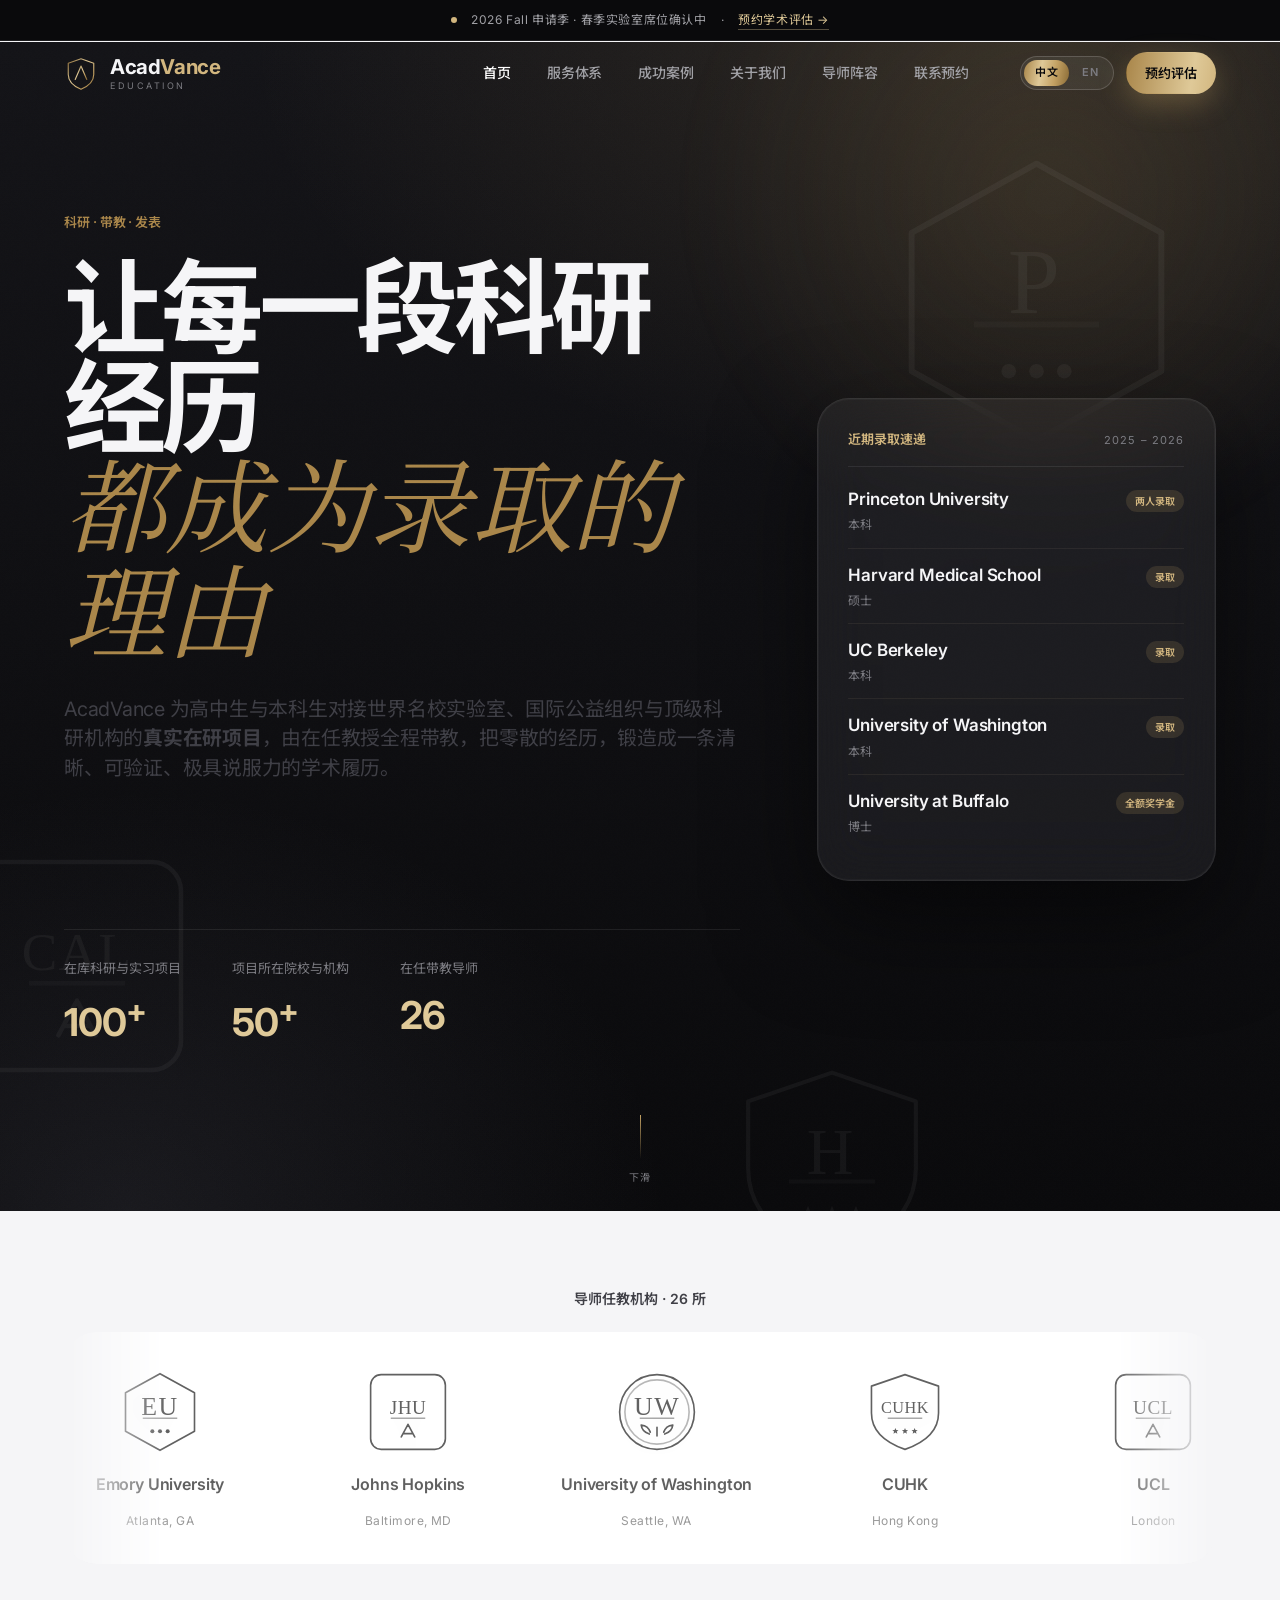
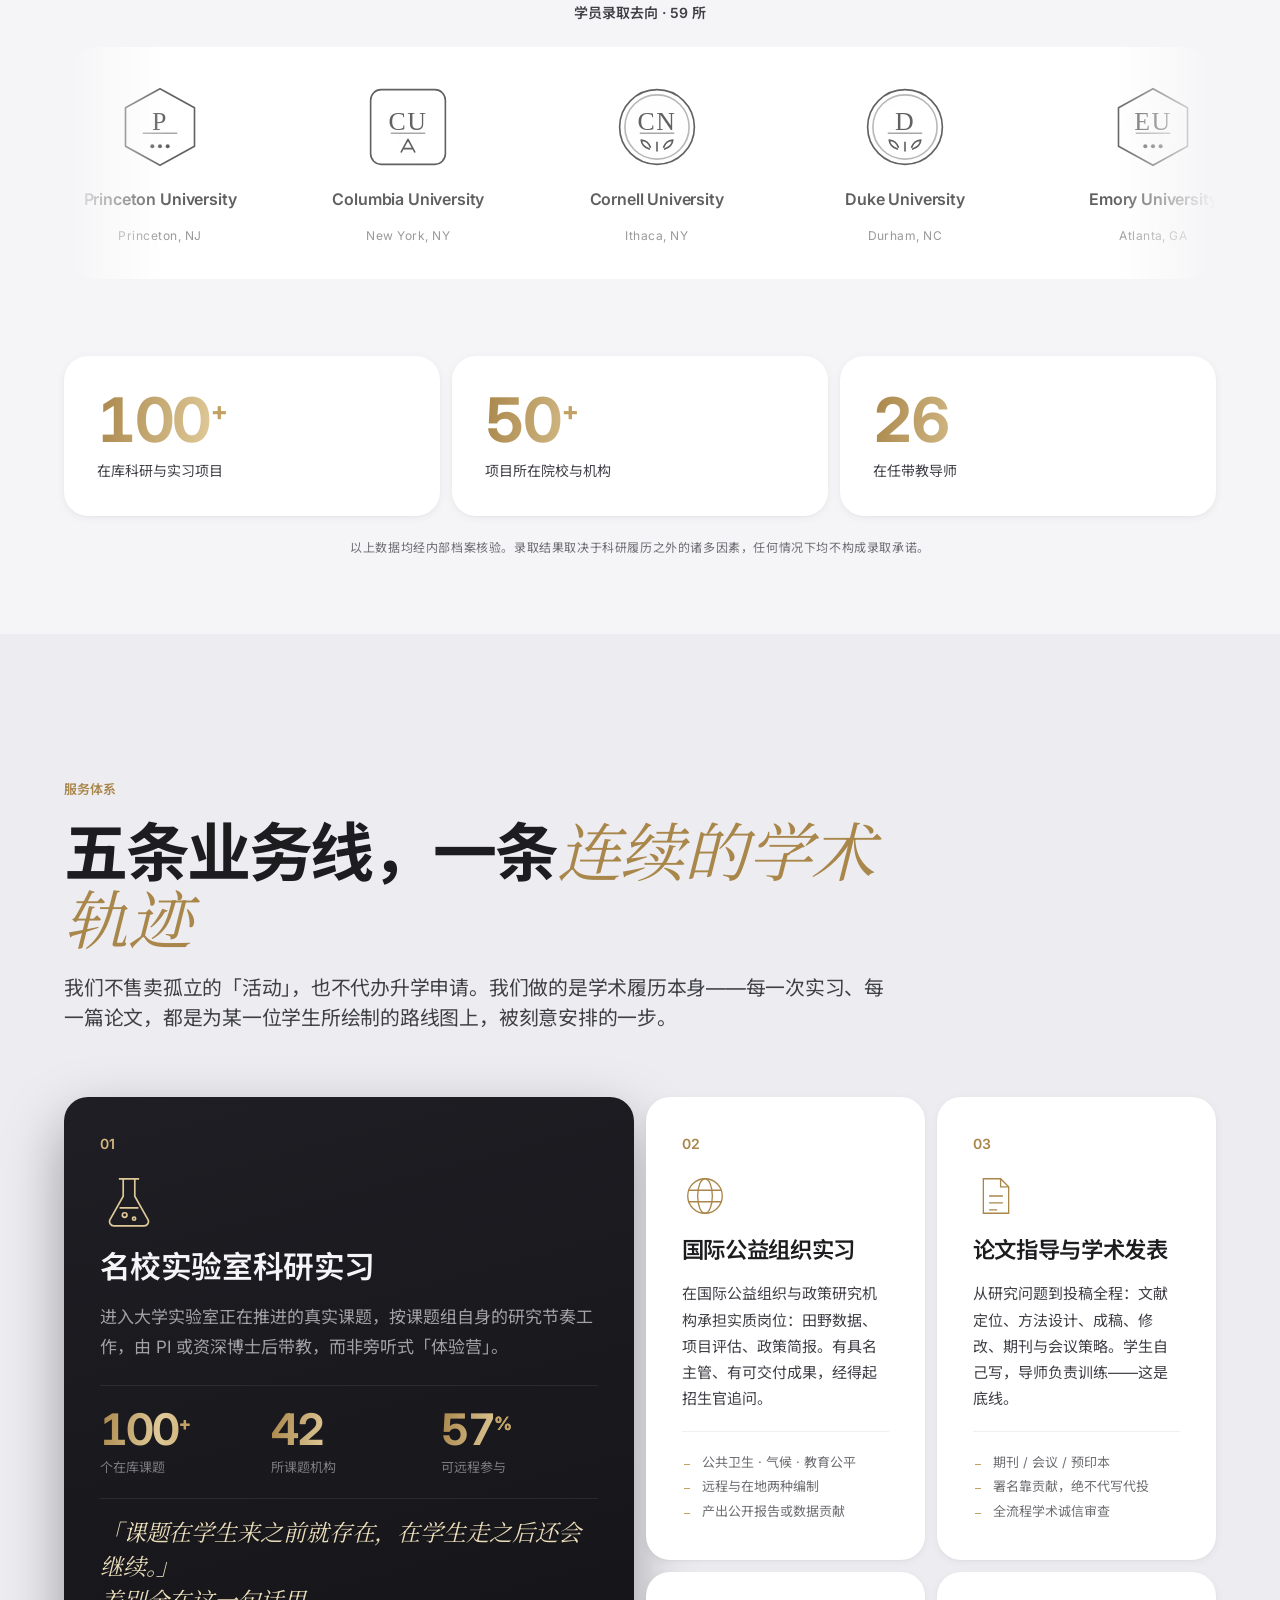
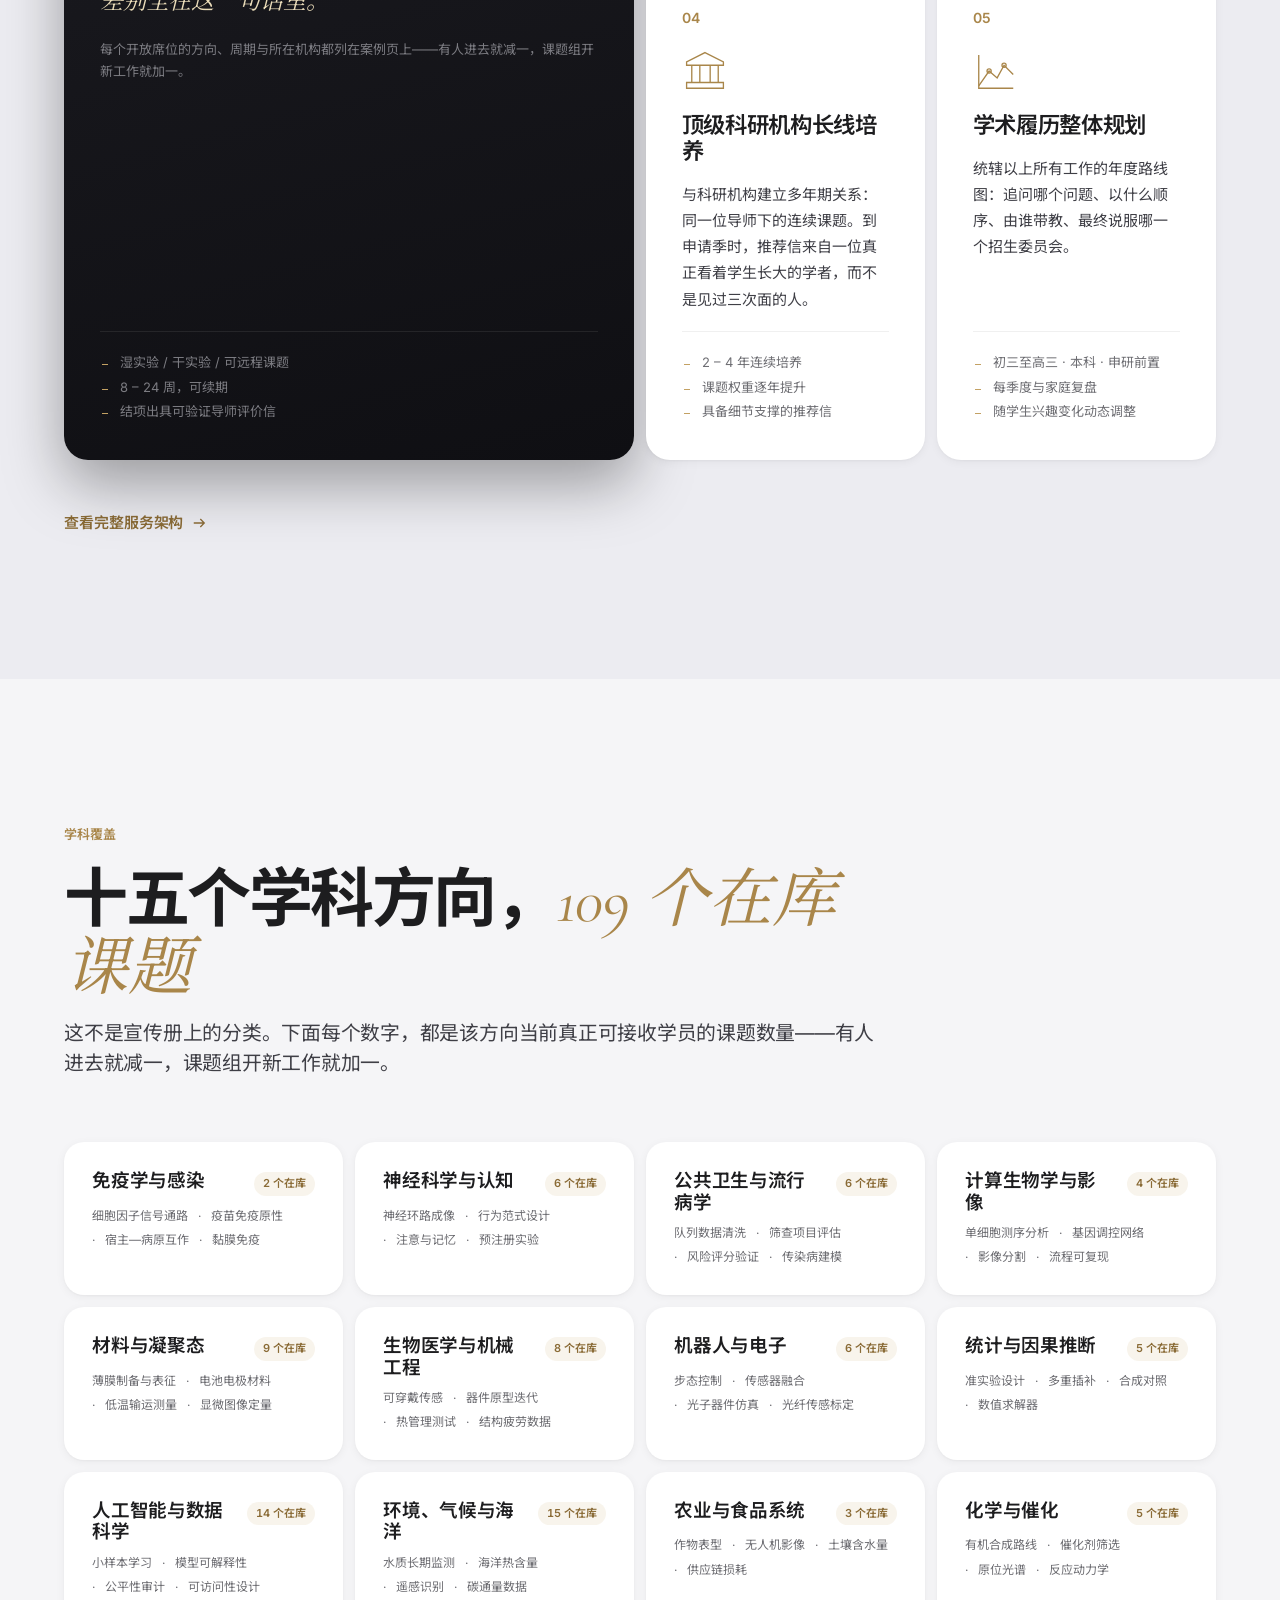
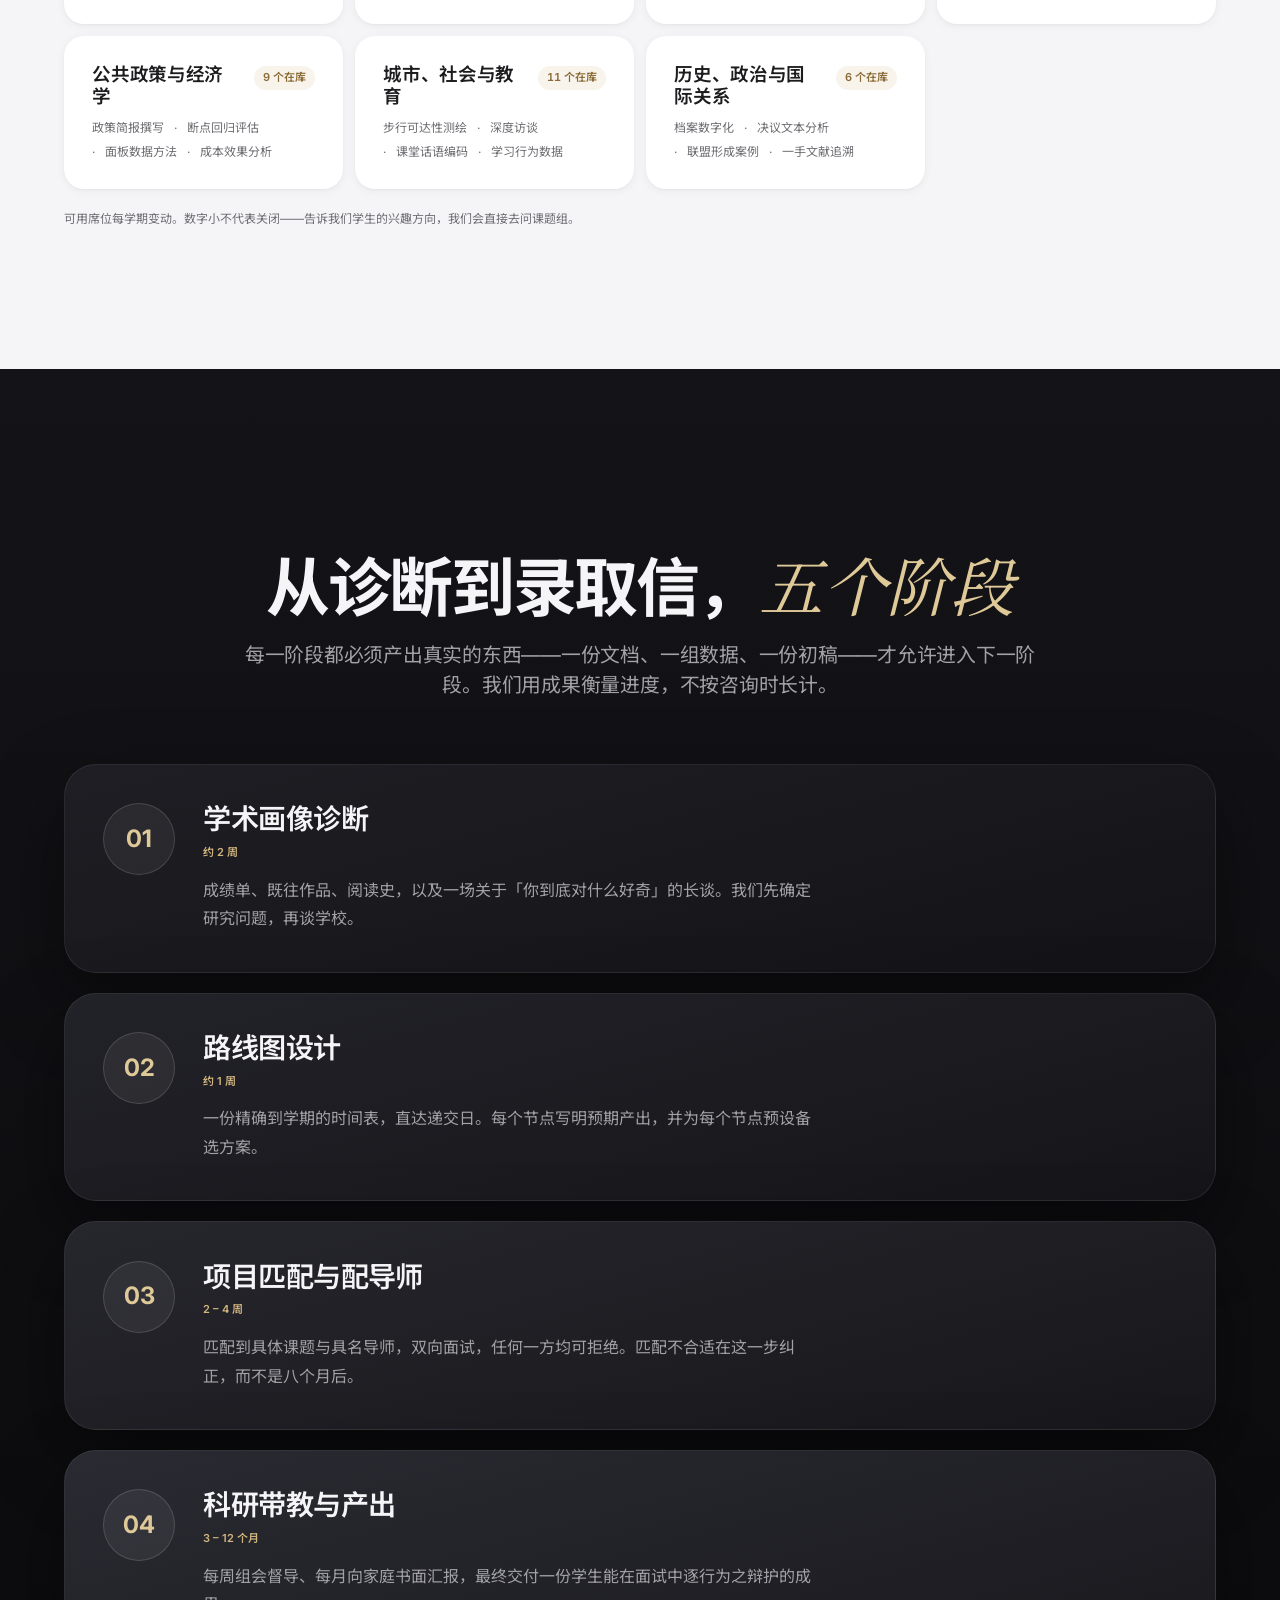
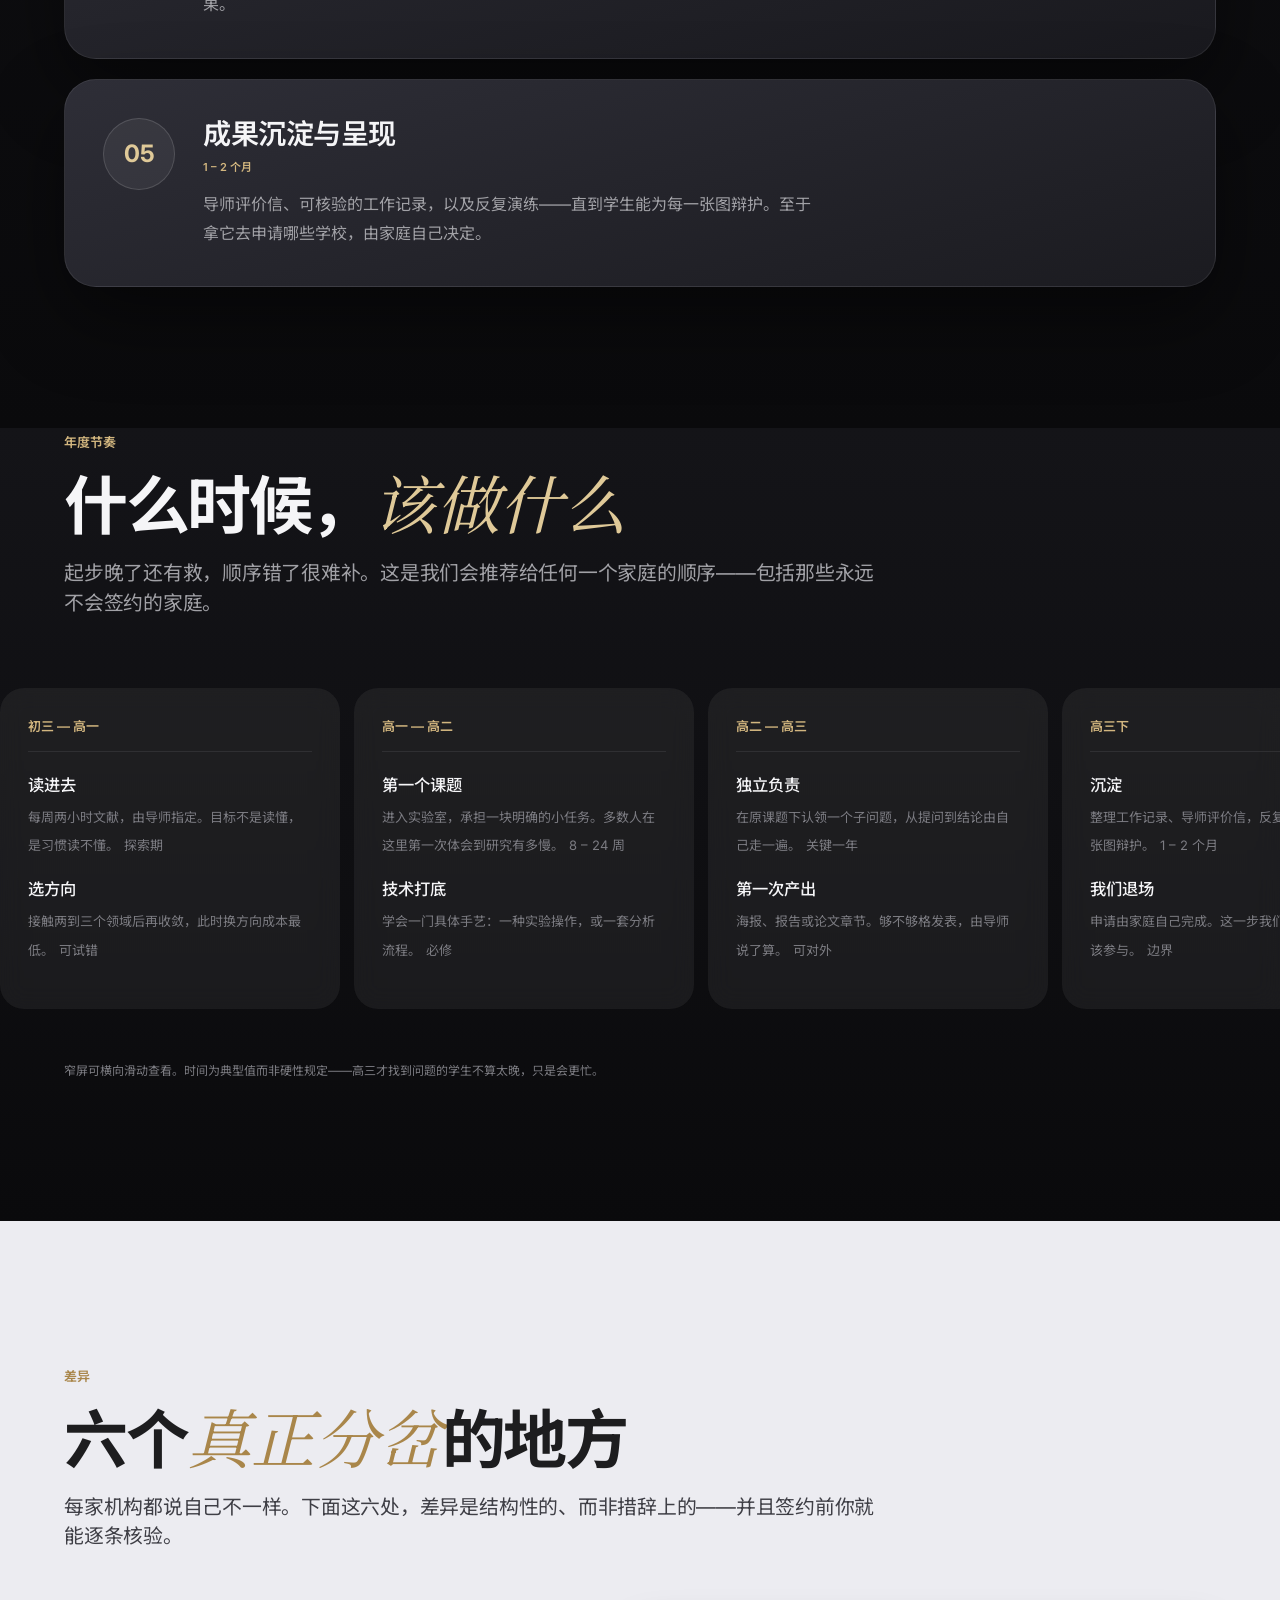
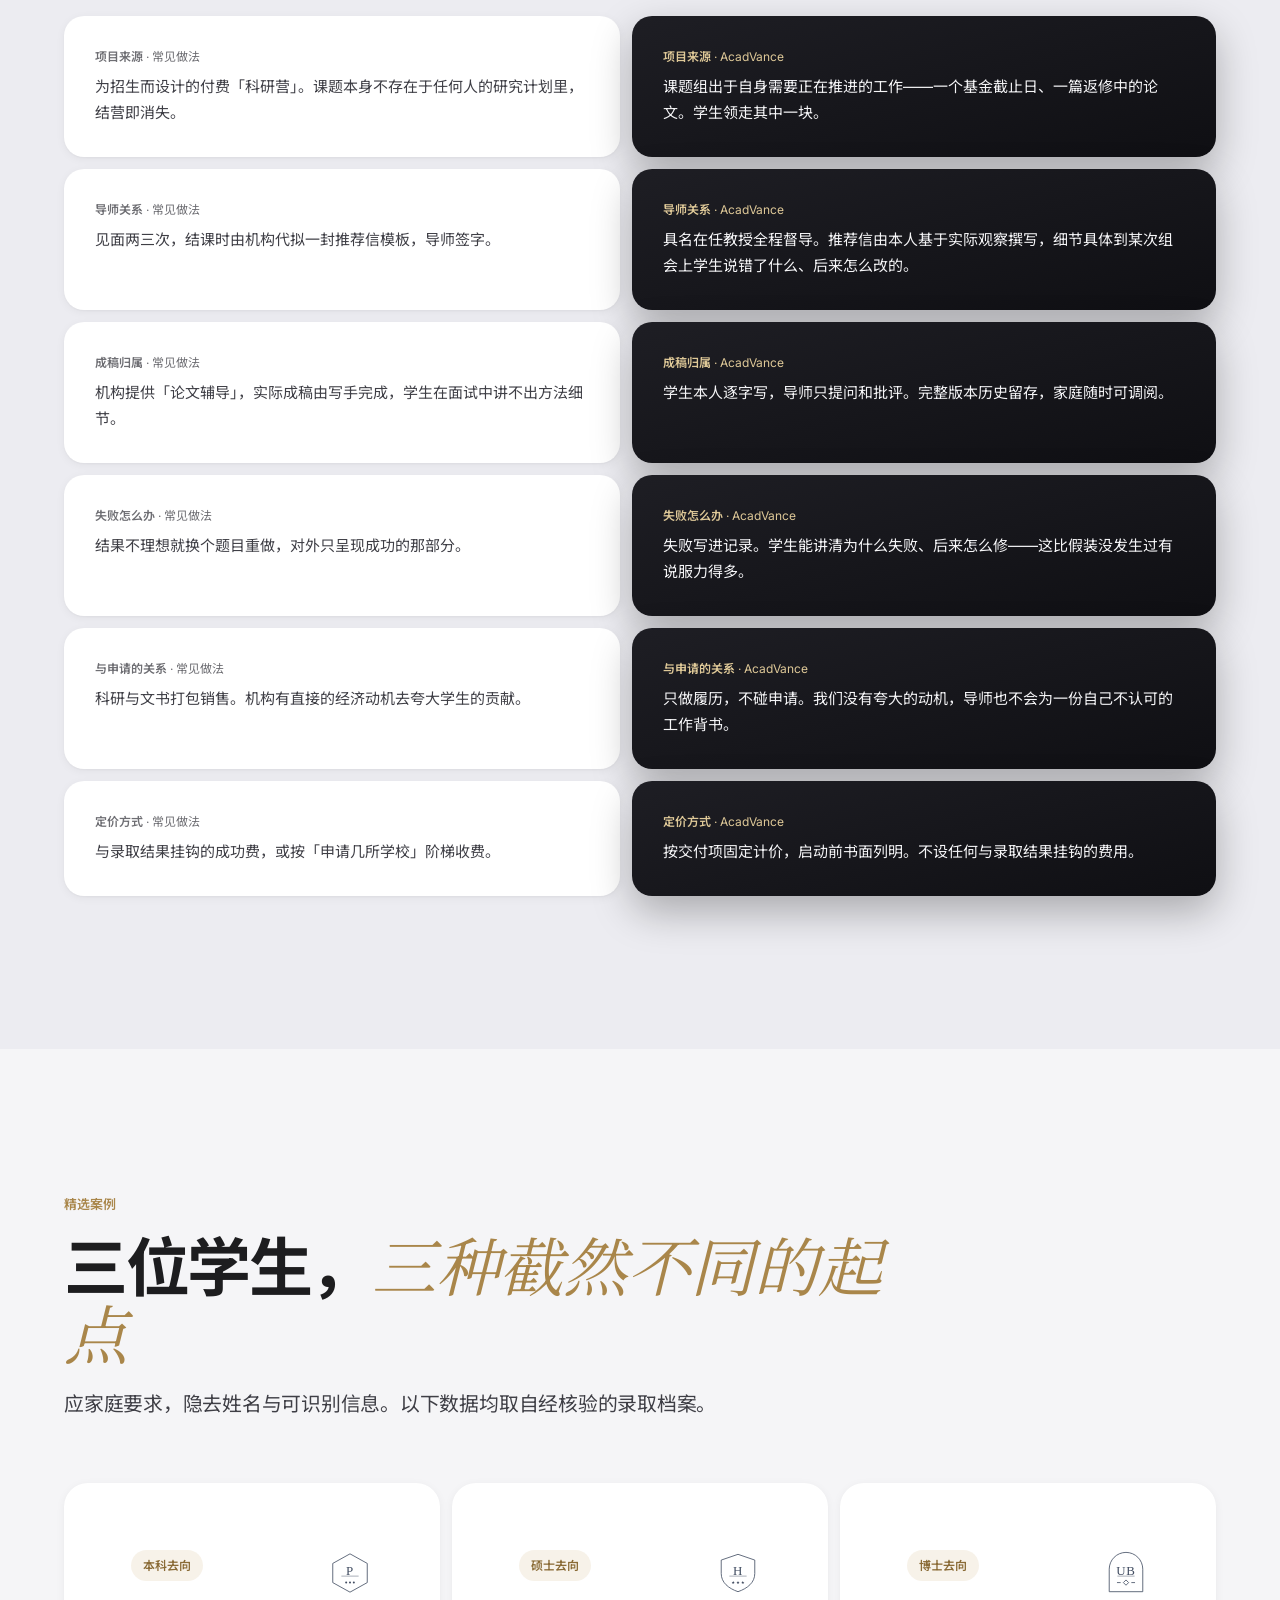
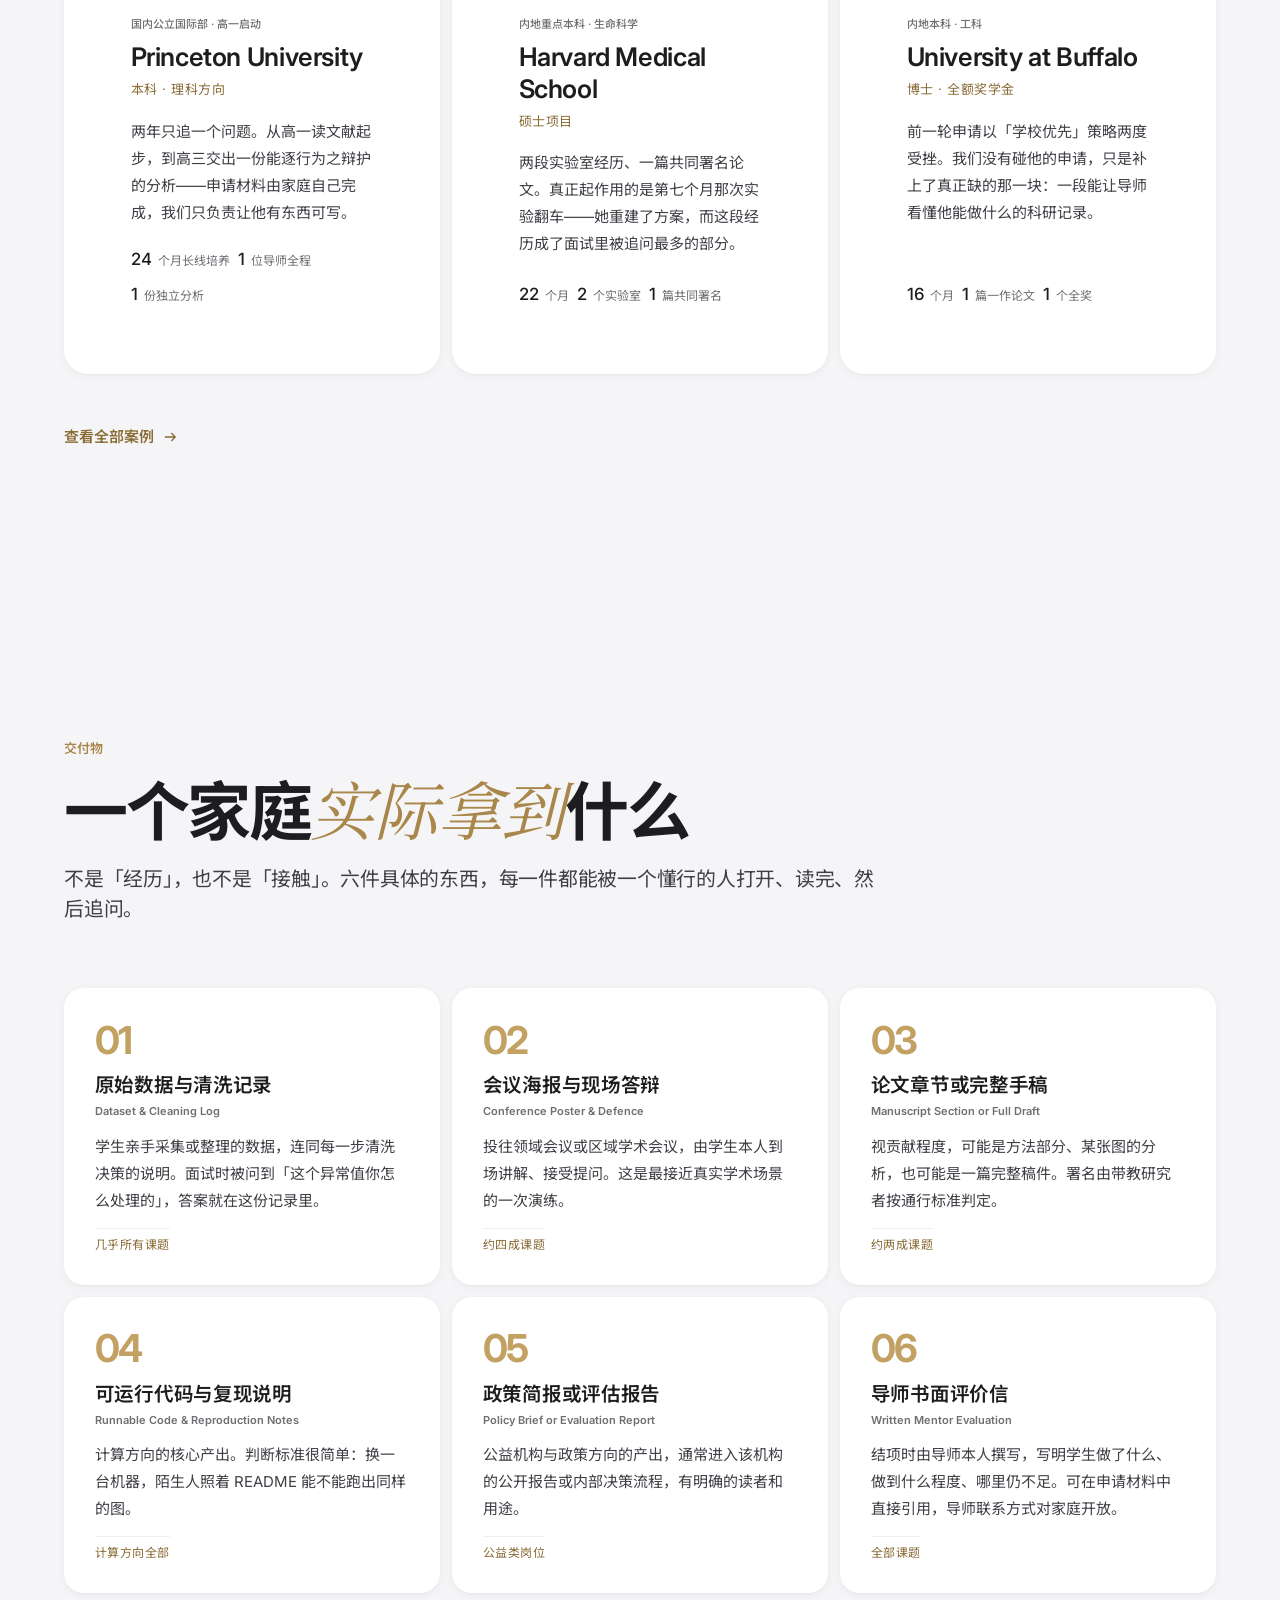
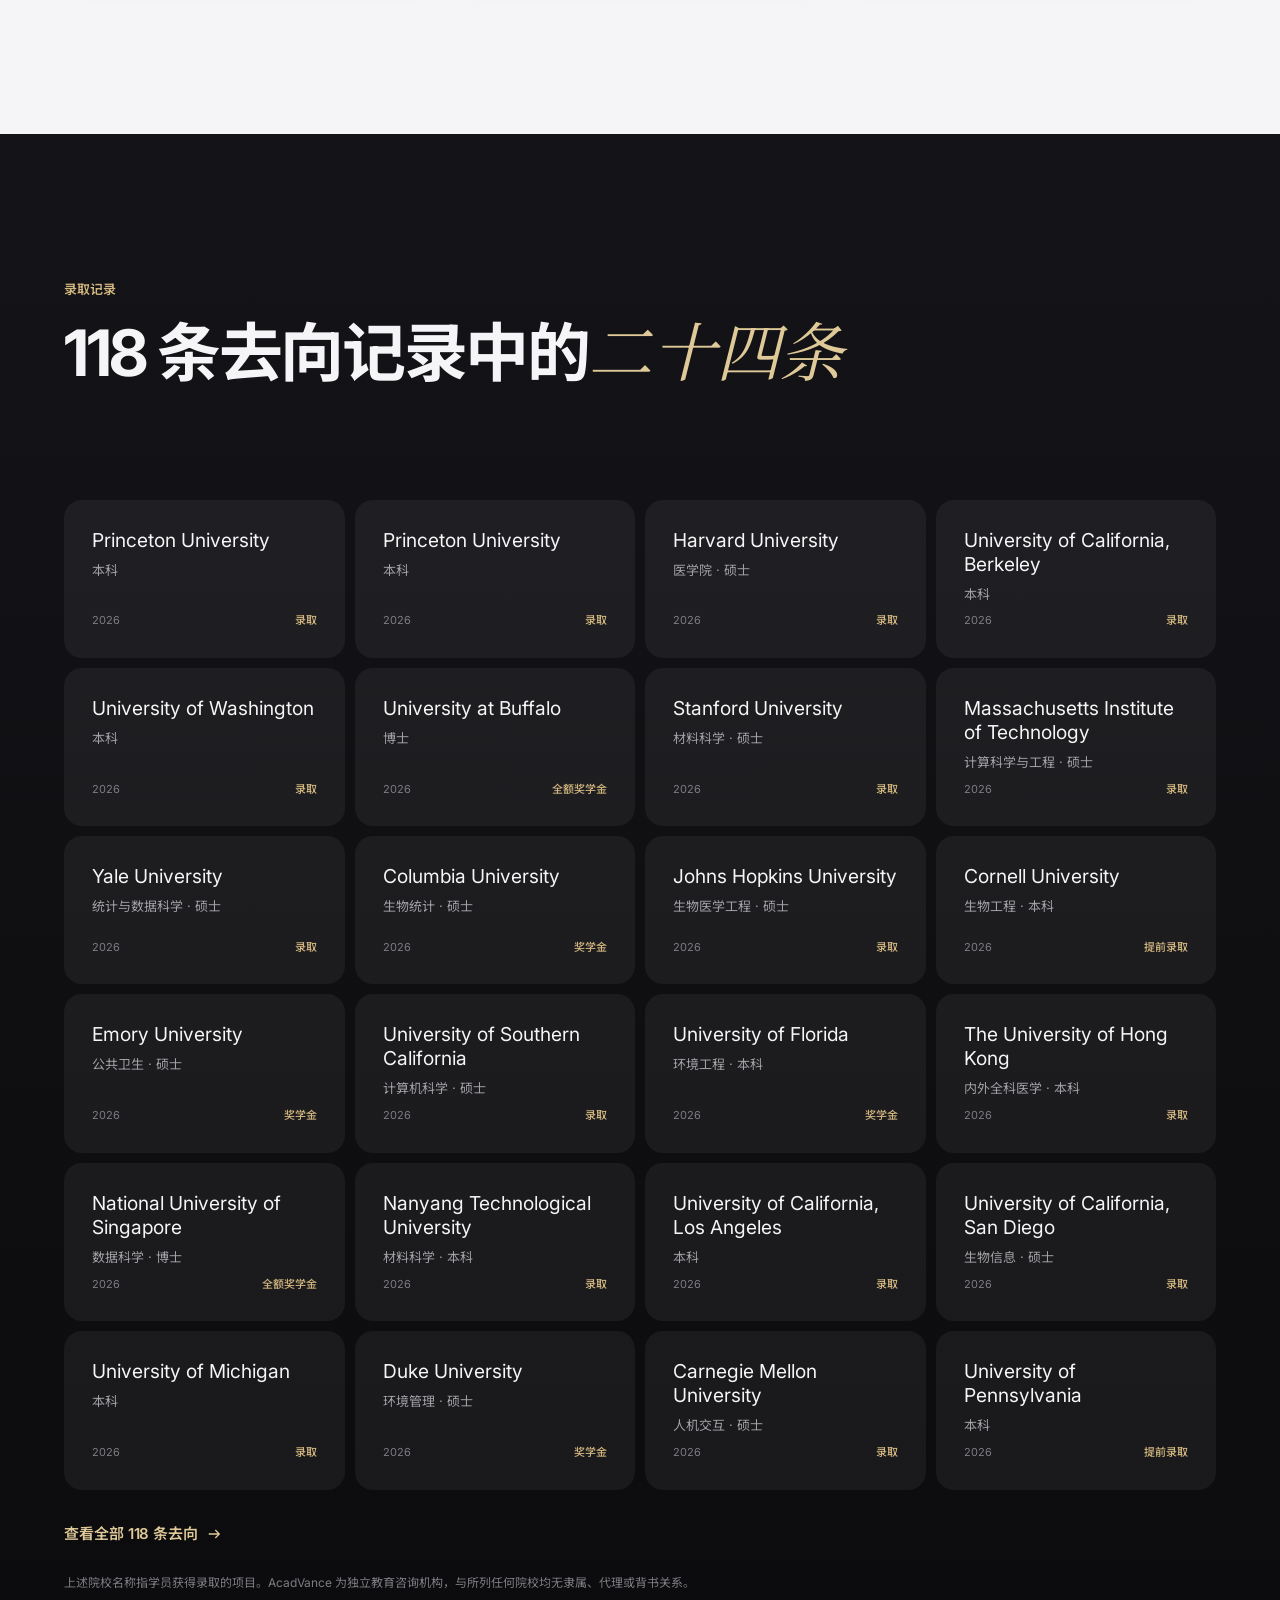
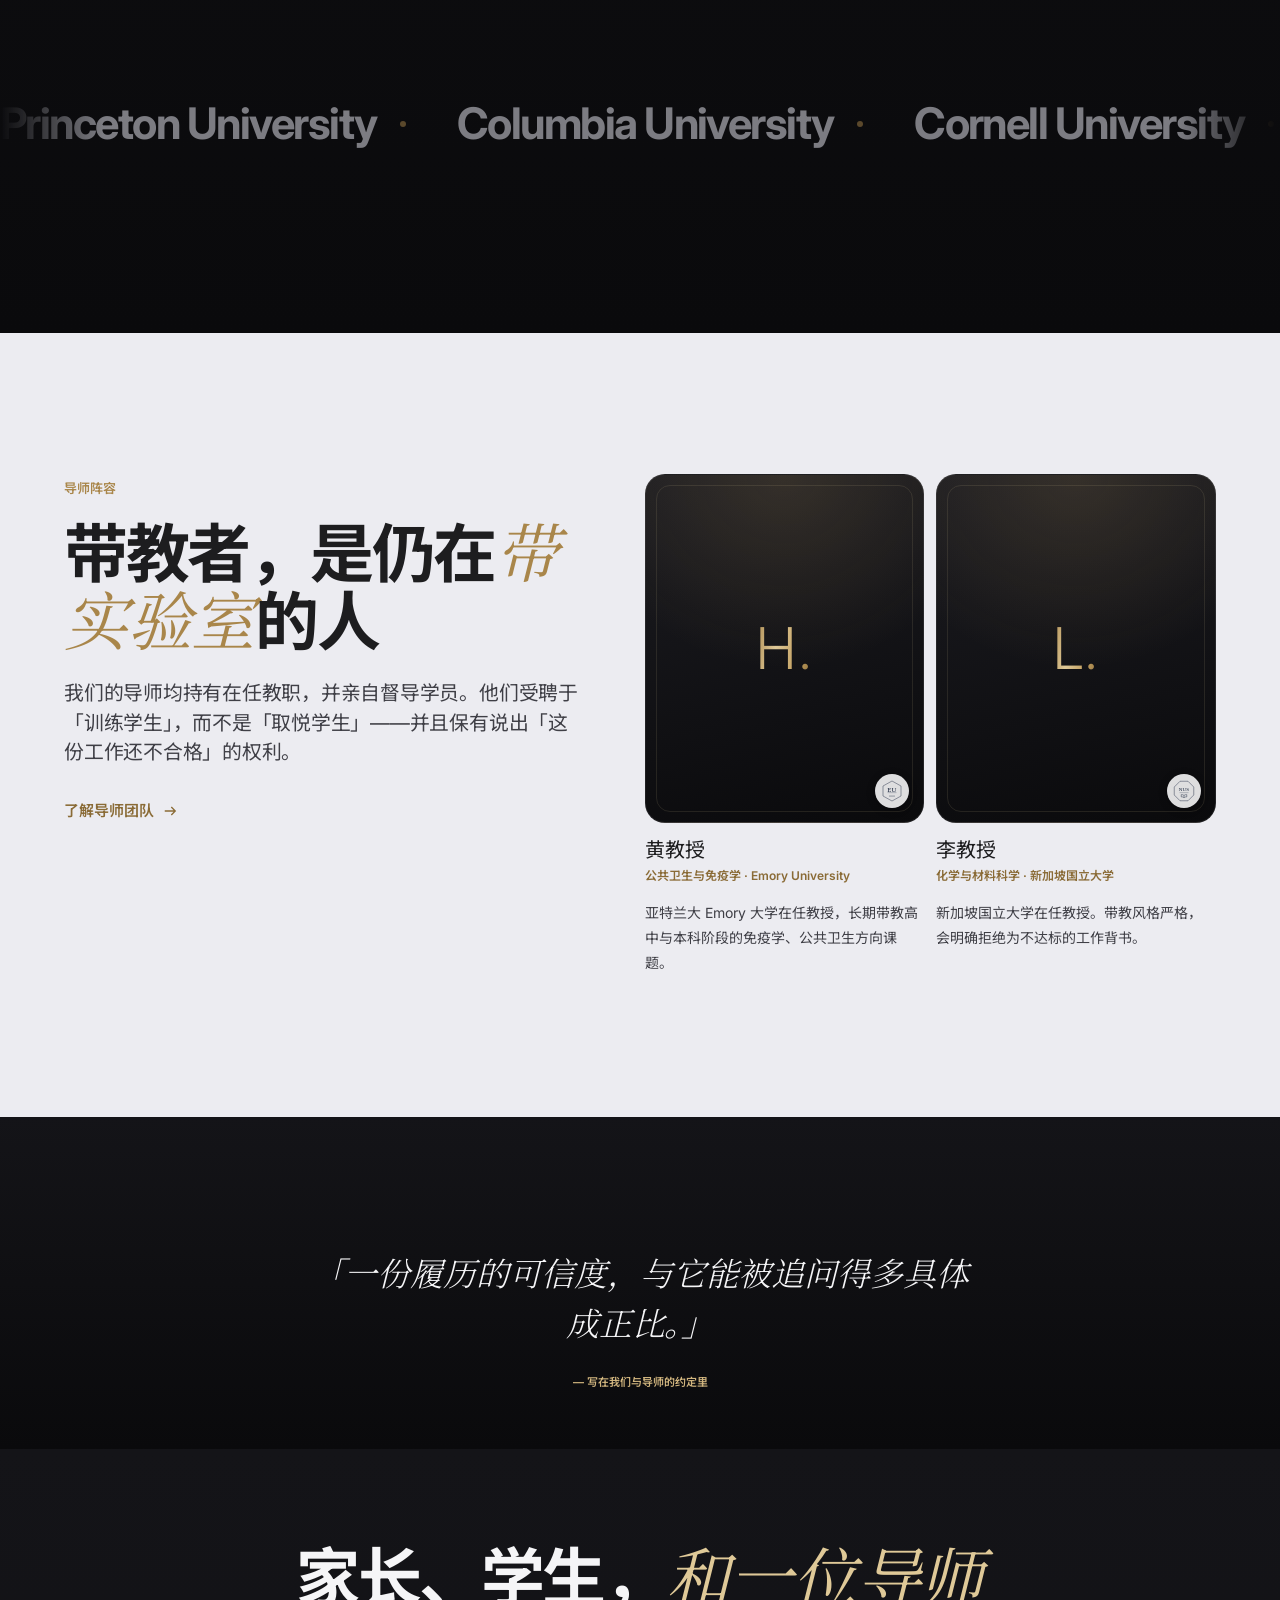
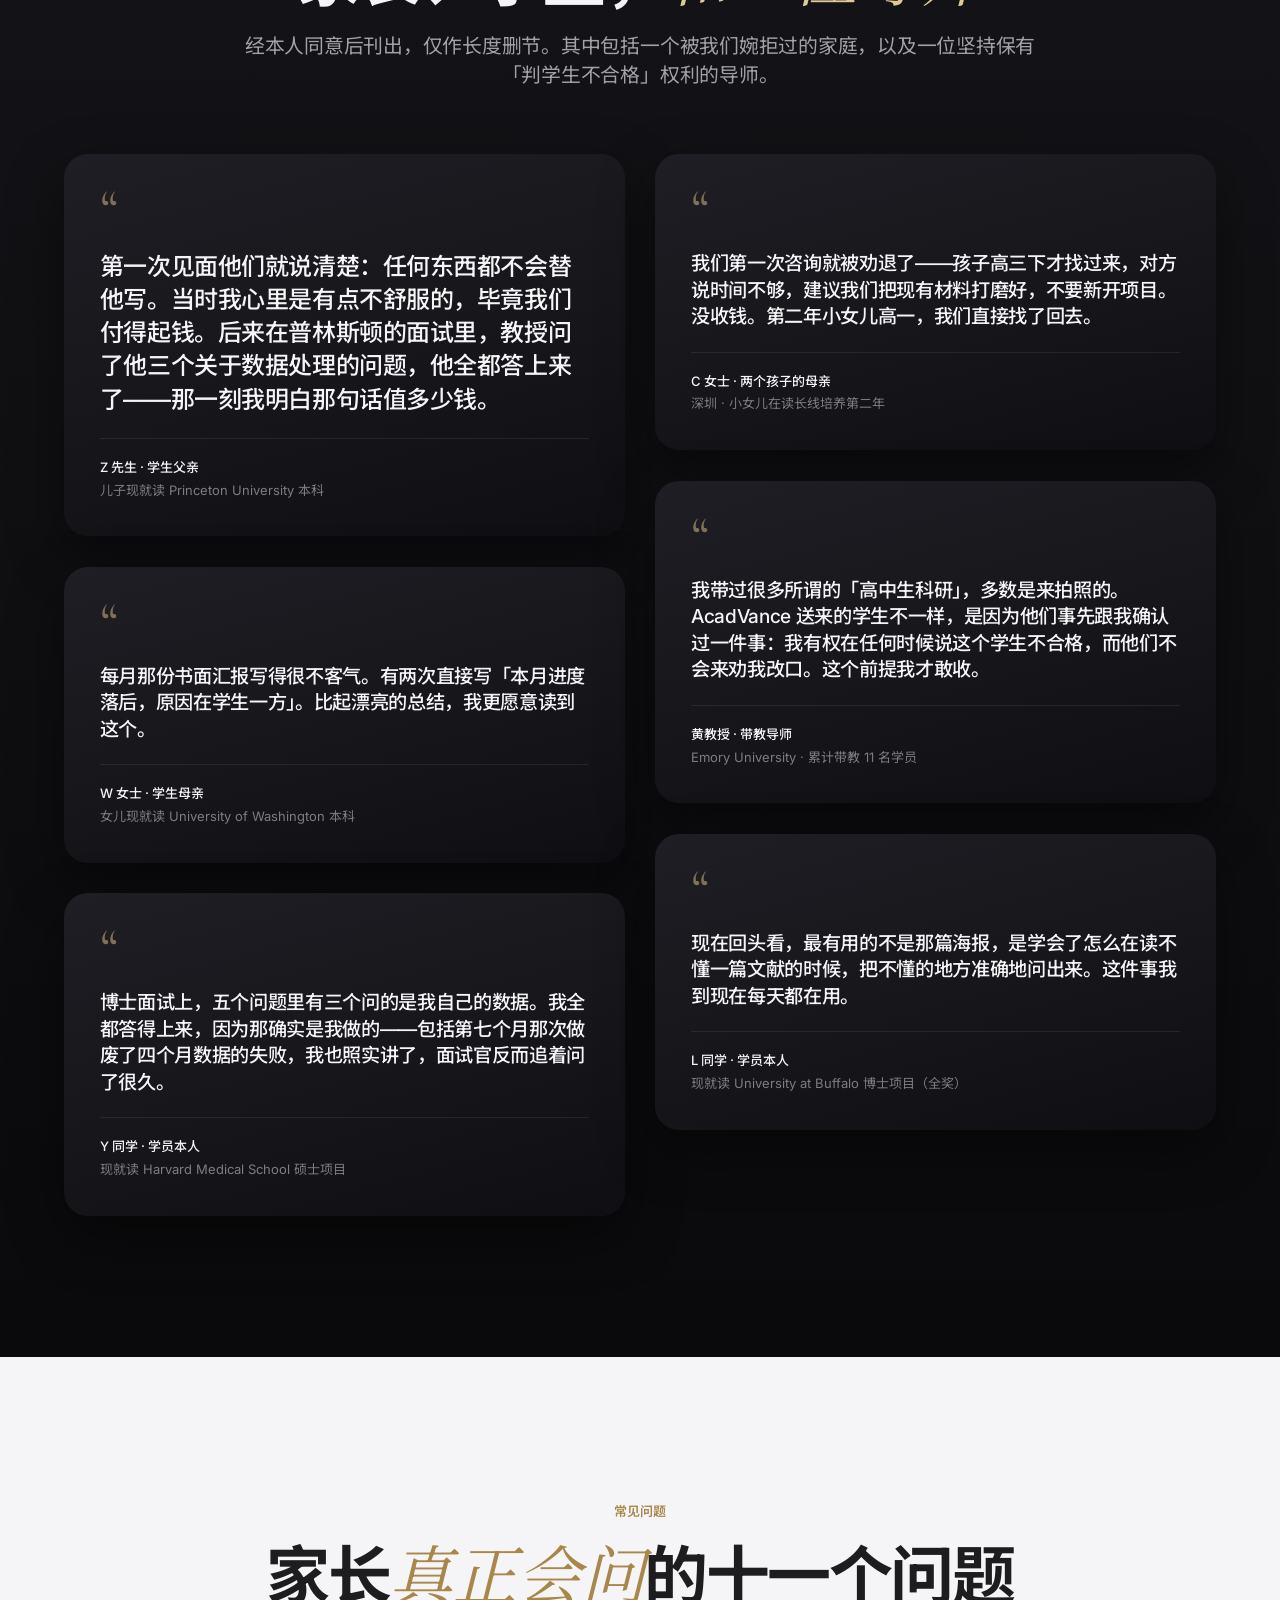
==== commit c4acb26e: "移除占位电话；填充 Bento 主卡留白 - 四个页面页脚与关于页联系区的 +1 (404) 000-0000 全部删除 - 首页服务卡 01（2x2 主卡）补三块内容填掉中部留白：   100+ 课" ====
--- a/index.html
+++ b/index.html
@@ -16,7 +16,7 @@
 
 <link rel="stylesheet" href="assets/css/base.css?v=7e65edf9">
 <link rel="stylesheet" href="assets/css/site.css?v=a90ec53b">
-<link rel="stylesheet" href="assets/css/apple.css?v=05905d07">
+<link rel="stylesheet" href="assets/css/apple.css?v=ceba7ff0">
 </head>
 
 <body>
@@ -302,6 +302,30 @@
           <h3 class="svc__title" data-en="University Laboratory Research">名校实验室科研实习</h3>
           <p class="svc__desc" data-en="Placement into a live project inside a university laboratory, working to the group's own research calendar under its principal investigator or a senior postdoctoral mentor.">
             进入大学实验室正在推进的真实课题，按课题组自身的研究节奏工作，由 PI 或资深博士后带教，而非旁听式「体验营」。
+          </p>
+
+          <div class="svc__figures">
+            <div>
+              <b>100<sup>+</sup></b>
+              <span data-en="live projects">个在库课题</span>
+            </div>
+            <div>
+              <b>42</b>
+              <span data-en="host institutions">所课题机构</span>
+            </div>
+            <div>
+              <b>57<sup>%</sup></b>
+              <span data-en="remote-eligible">可远程参与</span>
+            </div>
+          </div>
+
+          <blockquote class="svc__pull" data-en="&ldquo;The project existed before the student arrived, and it continues after they leave. That single sentence is the whole difference.&rdquo;">
+            「课题在学生来之前就存在，在学生走之后还会继续。」<br>
+            差别全在这一句话里。
+          </blockquote>
+
+          <p class="svc__note" data-en="Fields, durations and the exact host of every open placement are listed on the outcomes page — the count moves whenever a seat is taken or a group opens new work.">
+            每个开放席位的方向、周期与所在机构都列在案例页上——有人进去就减一，课题组开新工作就加一。
           </p>
           <ul class="svc__list">
             <li data-en="Wet-lab, dry-lab &amp; remote-eligible tracks">湿实验 / 干实验 / 可远程课题</li>
@@ -1681,8 +1705,7 @@
       <div class="footer__col">
         <h4 data-en="Contact">联系</h4>
         <ul>
-          <li><a href="mailto:mengjin0808@gmail.com">admissions@acadvanceeducation.com</a></li>
-          <li><a href="tel:+14040000000">+1 (404) 000-0000</a></li>
+          <li><a href="mailto:alanhuang116@gmail.com">admissions@acadvances.com</a></li>
           <li><span data-en="Atlanta, Georgia, USA">美国佐治亚州 · 亚特兰大</span></li>
           <li><span data-en="Mon – Sat, 09:00 – 18:00 ET">周一至周六 09:00 – 18:00（美东）</span></li>
         </ul>
@@ -1709,6 +1732,6 @@
 </button>
 
 <script src="assets/js/i18n.js?v=a59823ed"></script>
-<script src="assets/js/site.js?v=eda5ae21"></script>
+<script src="assets/js/site.js?v=800afc2f"></script>
 </body>
 </html>
--- a/assets/css/apple.css
+++ b/assets/css/apple.css
@@ -533,3 +533,65 @@
 .quote__mark { font-family: var(--font-serif); }
 .quote__who { letter-spacing: 0; }
 .epigraph__by { text-transform: none; letter-spacing: 0; font-weight: 600; }
+
+/* ==========================================================================
+   24. Bento 主卡内部：数字组 / 引述 / 脚注
+   ========================================================================== */
+.svc__figures {
+  display: grid;
+  grid-template-columns: repeat(3, minmax(0, 1fr));
+  gap: 14px;
+  padding: 22px 0;
+  margin-top: 4px;
+  border-top: 1px solid var(--line-dark);
+  border-bottom: 1px solid var(--line-dark);
+}
+.svc__figures b {
+  display: block;
+  font-family: var(--font-display);
+  font-size: clamp(1.9rem, 3.4vw, 2.9rem);
+  font-weight: 700;
+  line-height: 1;
+  letter-spacing: -.04em;
+  background: var(--grad-gold);
+  -webkit-background-clip: text;
+  background-clip: text;
+  color: transparent;
+  font-variant-numeric: tabular-nums;
+}
+.svc__figures b sup { font-size: .42em; vertical-align: super; -webkit-text-fill-color: var(--gold-500); }
+.svc__figures span {
+  display: block;
+  margin-top: 7px;
+  font-size: .8125rem;
+  line-height: 1.4;
+  color: var(--on-dark-3);
+}
+
+.svc__pull {
+  margin: 0;
+  padding: 0;
+  font-family: var(--font-serif);
+  font-size: clamp(1.15rem, 1.8vw, 1.5rem);
+  font-style: italic;
+  line-height: 1.48;
+  letter-spacing: -.005em;
+  color: var(--gold-200);
+}
+
+.svc__note {
+  font-size: .8125rem;
+  line-height: 1.75;
+  color: var(--on-dark-3);
+}
+
+/* 只有 Bento 主卡（深色那张）用这三块；其余小卡不受影响 */
+.grid--3-2 > :not(:first-child) .svc__figures,
+.grid--3-2 > :not(:first-child) .svc__pull,
+.grid--3-2 > :not(:first-child) .svc__note { display: none; }
+
+@media (max-width: 640px) {
+  .svc__figures { grid-template-columns: repeat(3, 1fr); gap: 10px; }
+  .svc__figures b { font-size: 1.6rem; }
+  .svc__figures span { font-size: .6875rem; }
+}
